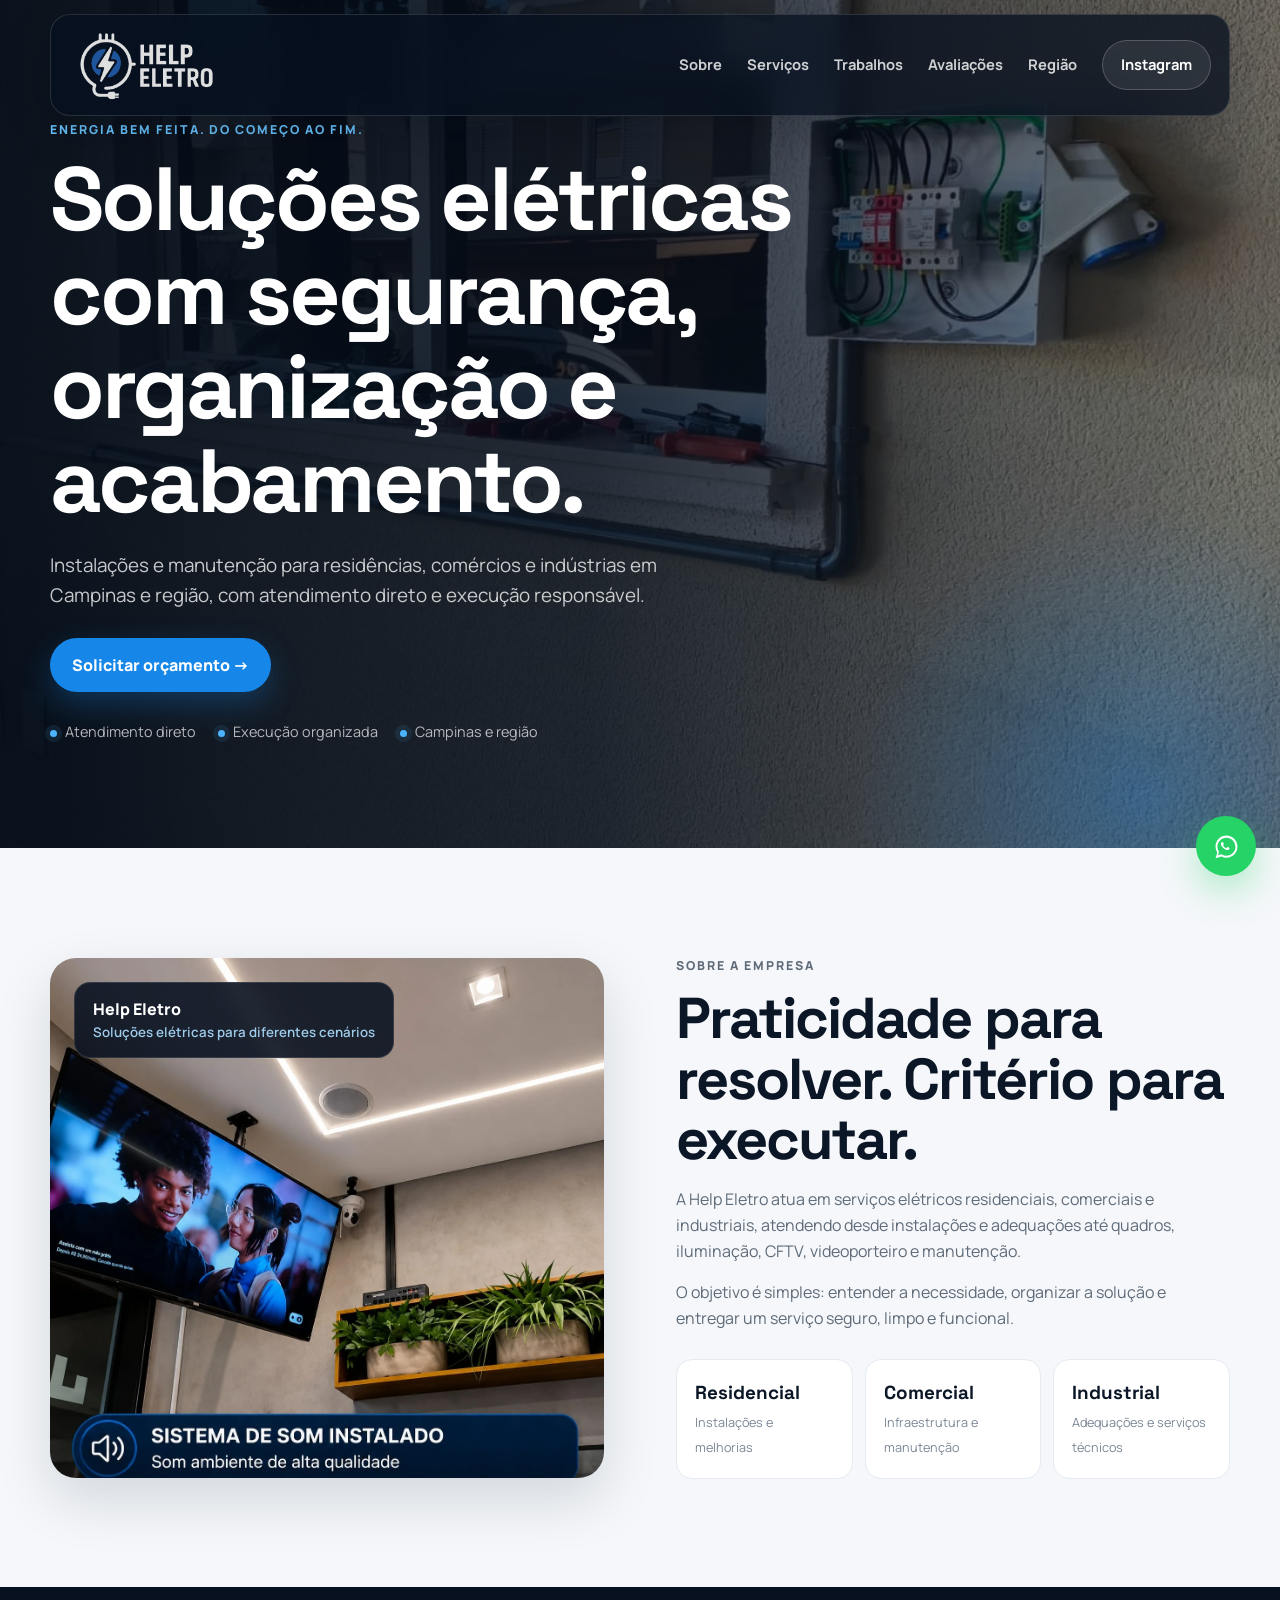
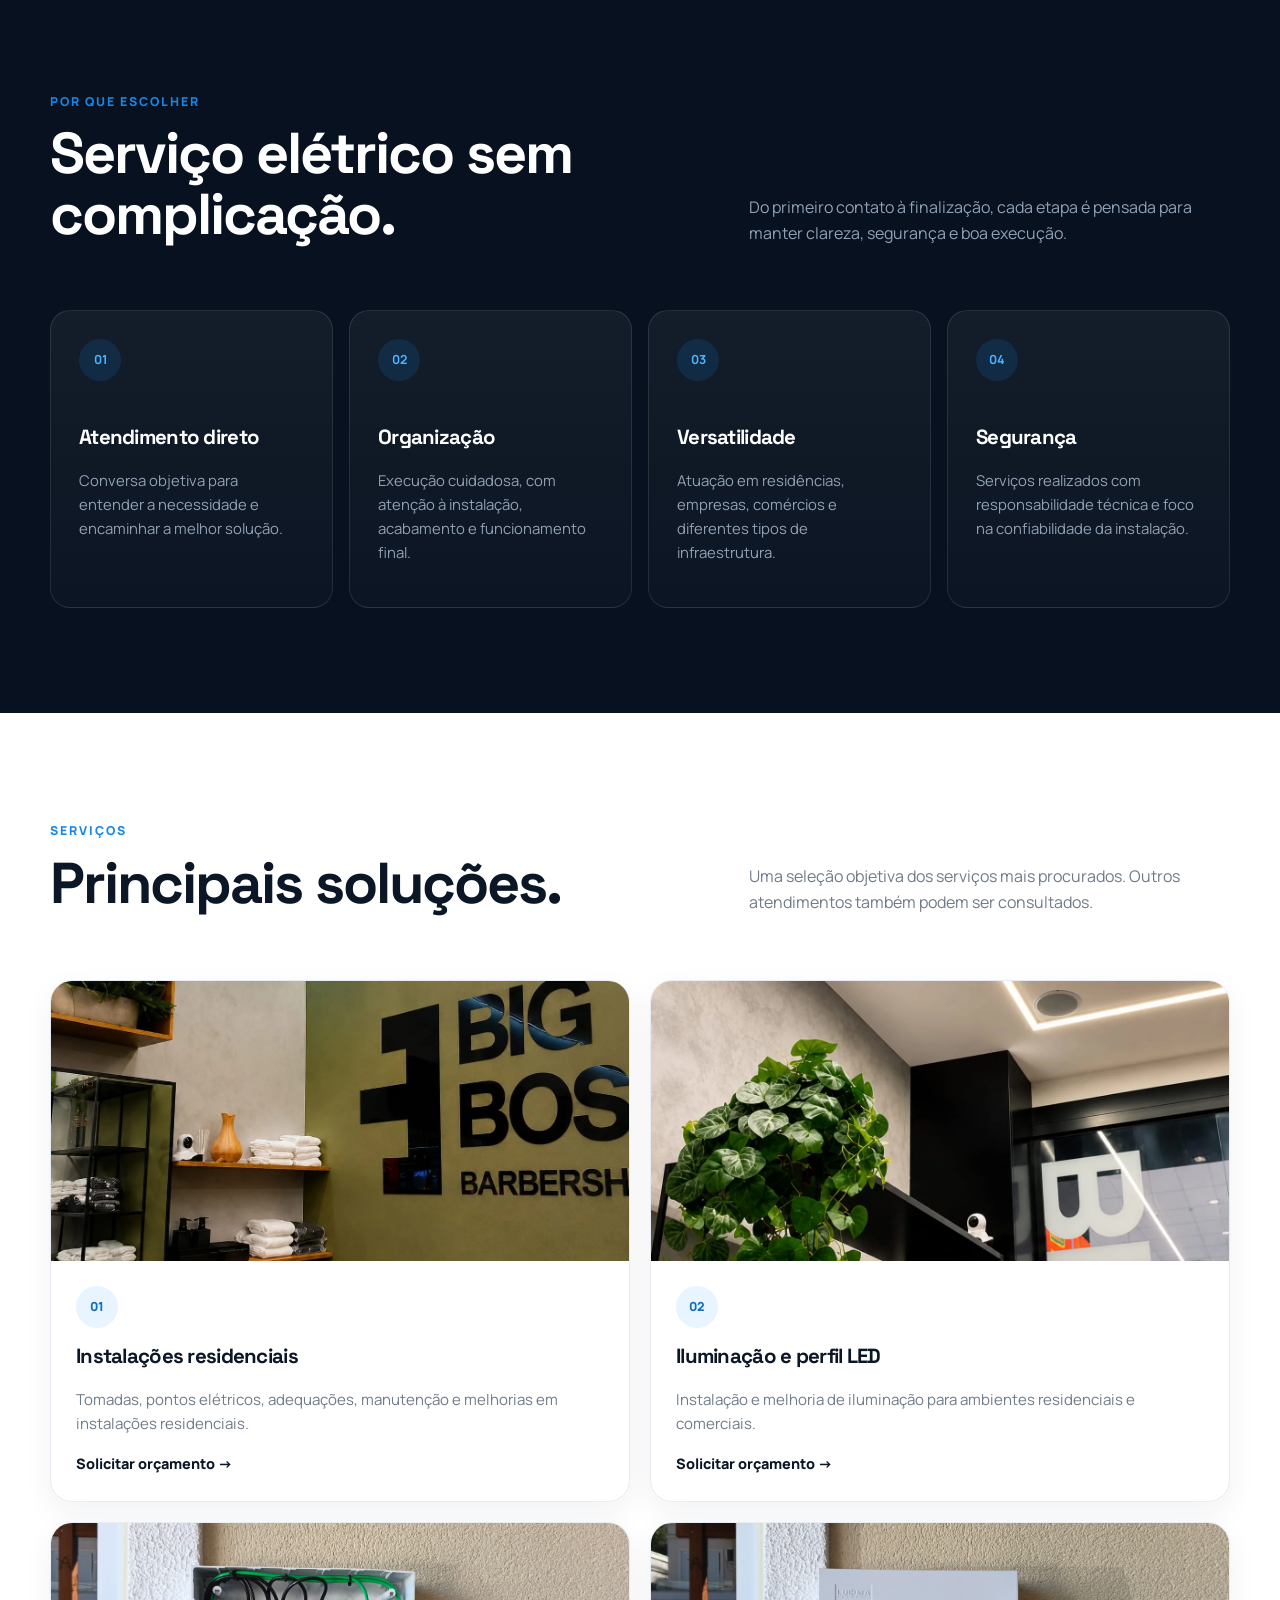
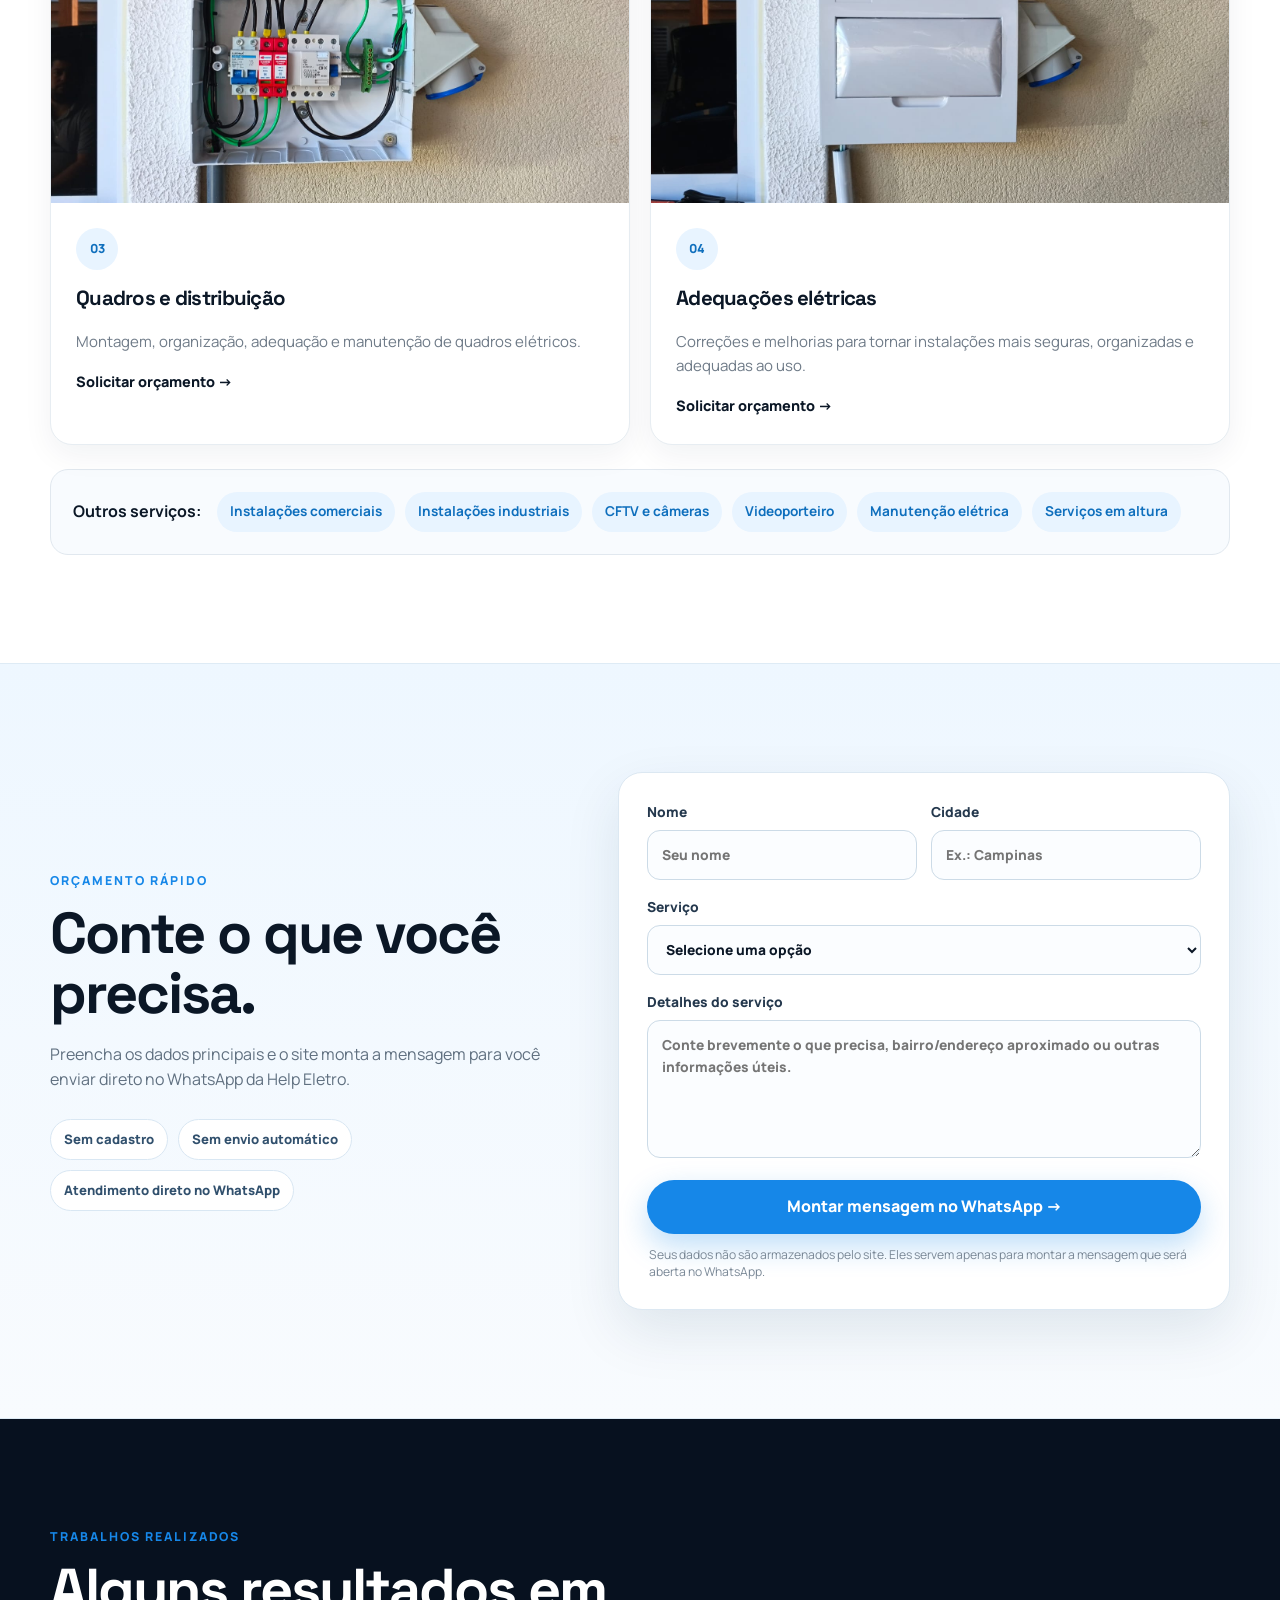
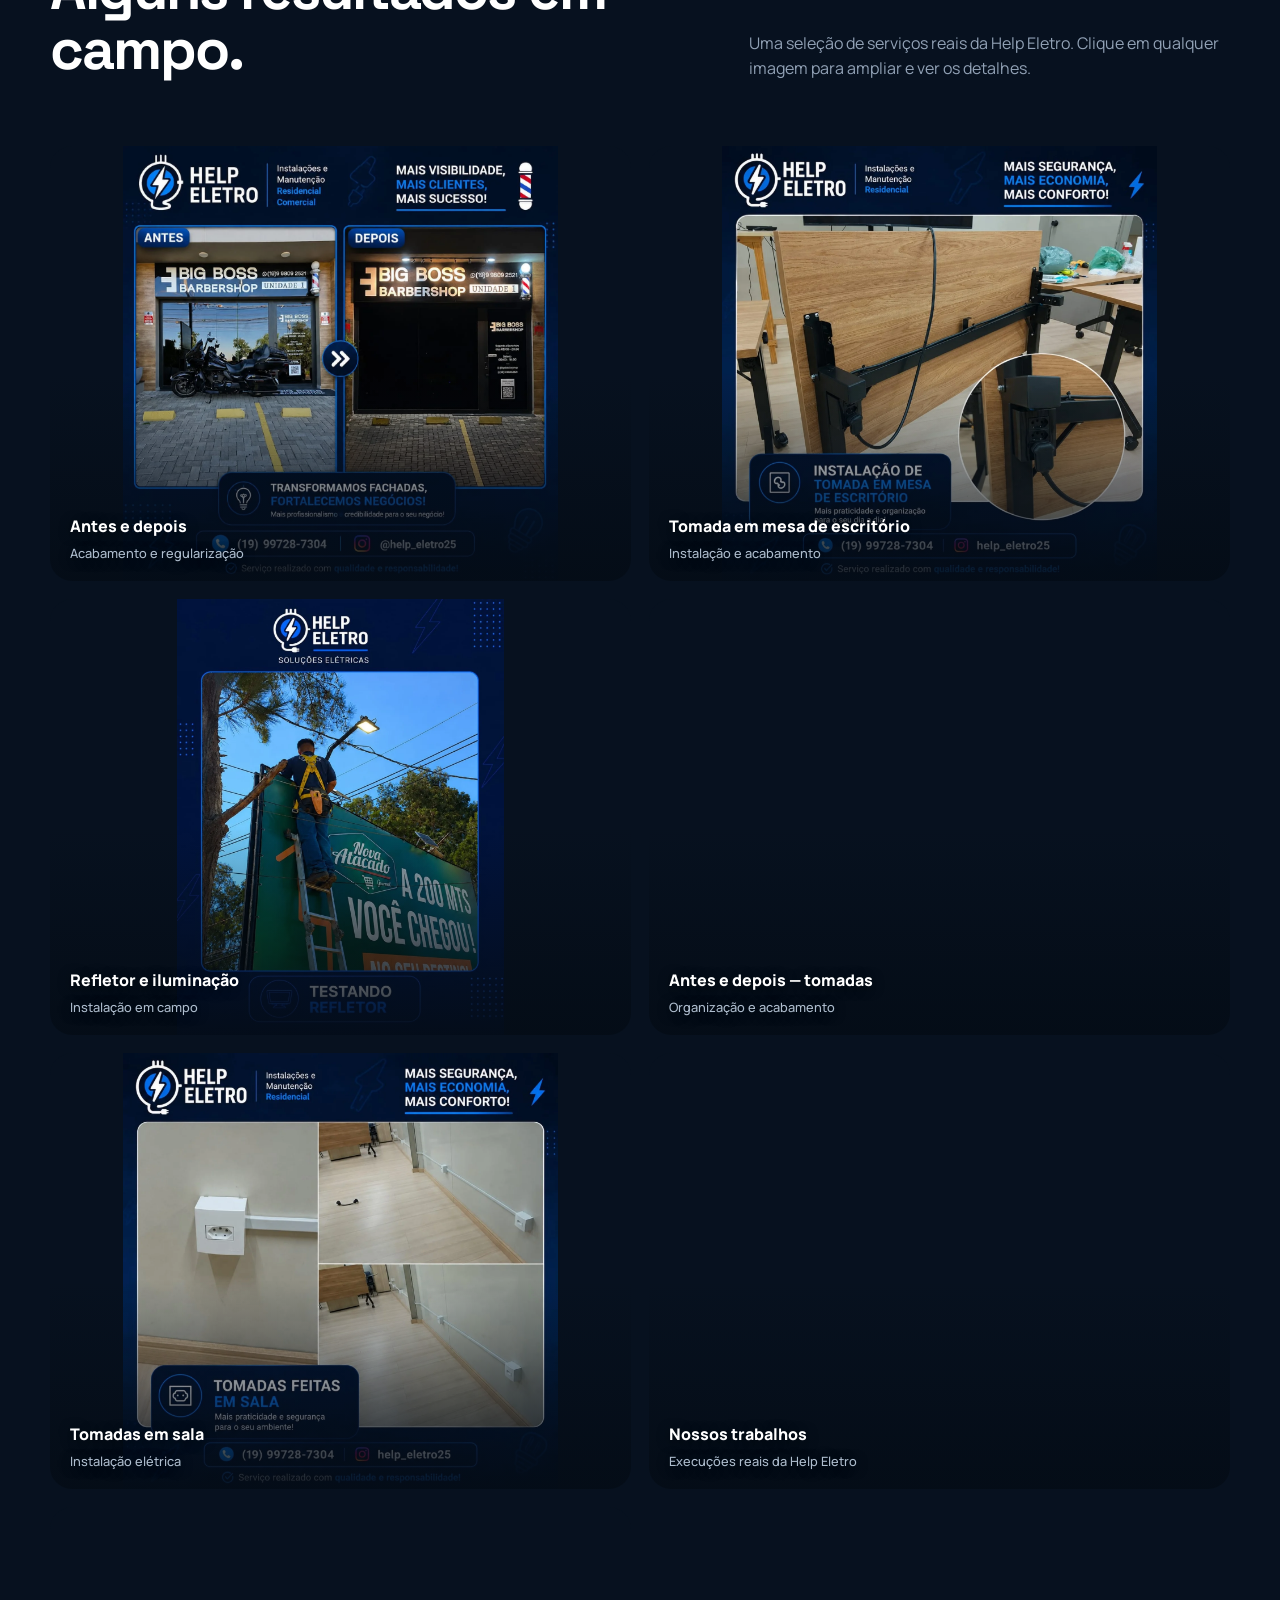
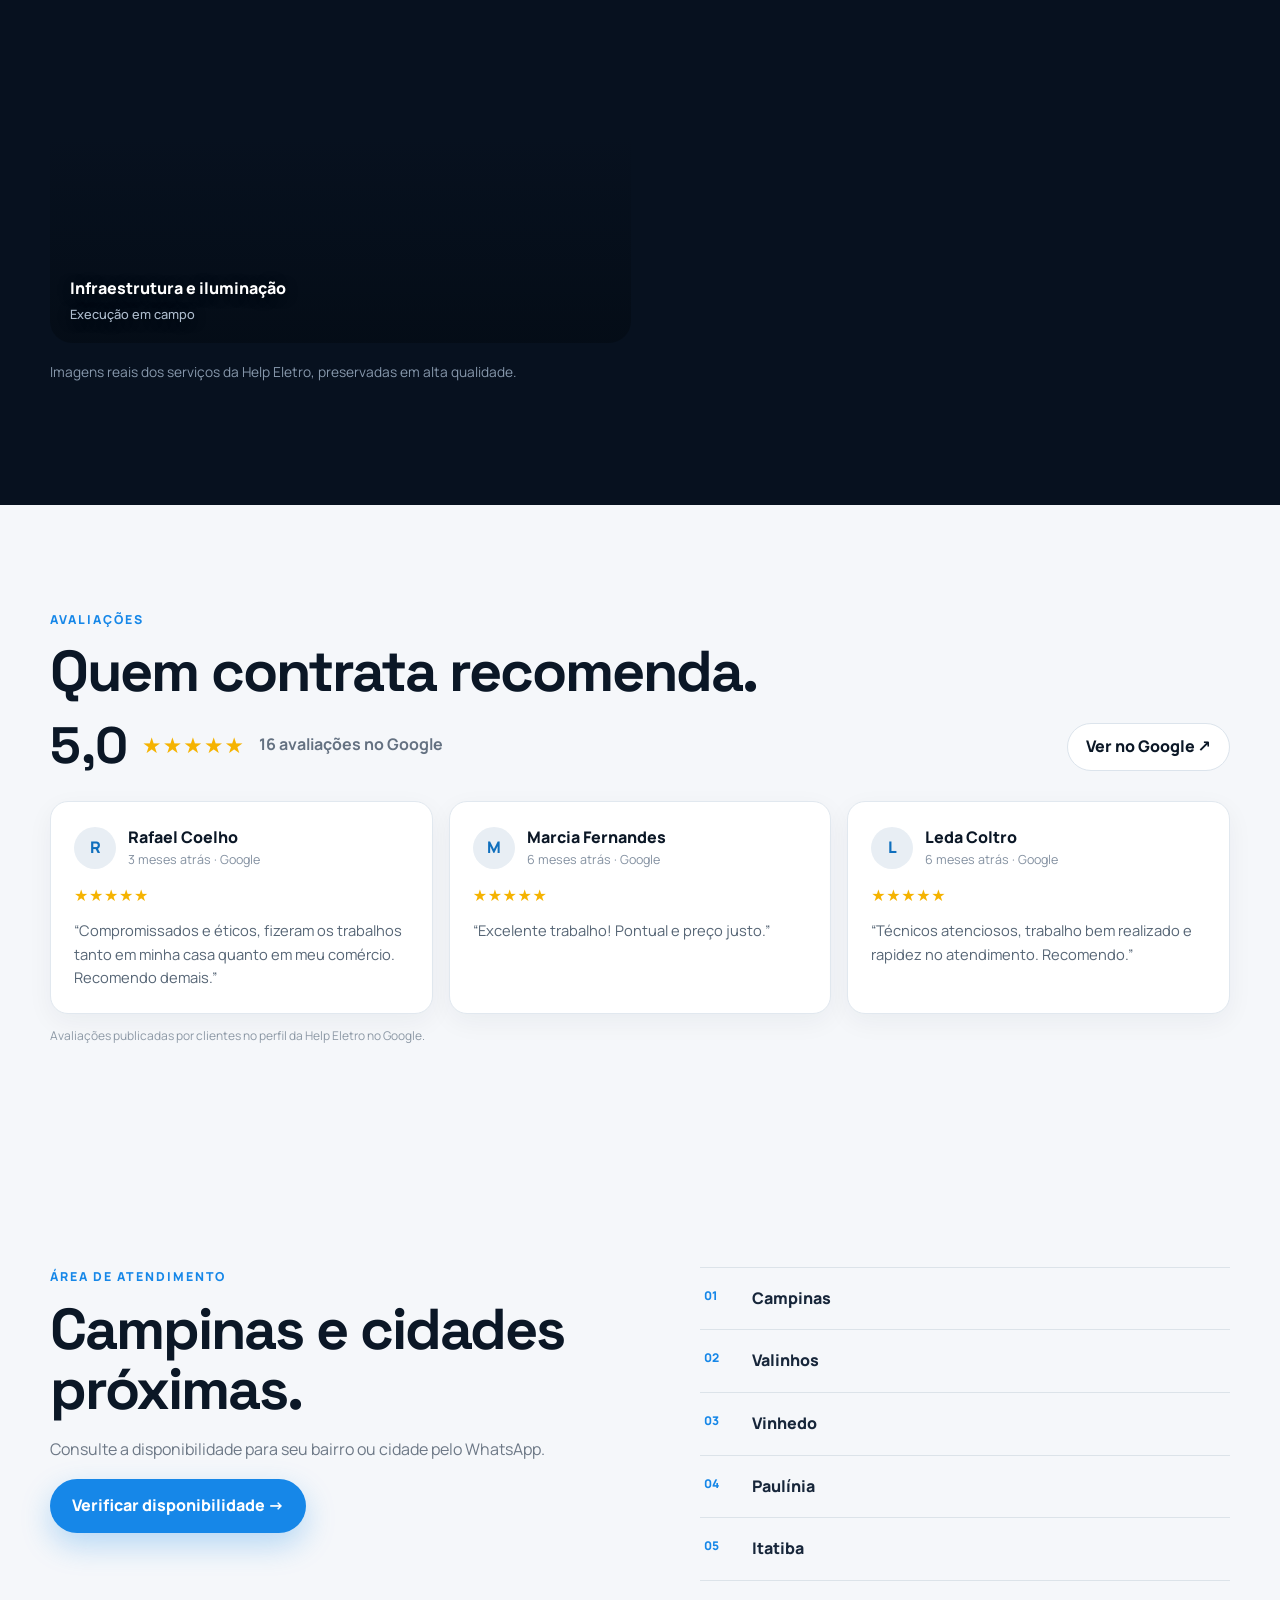
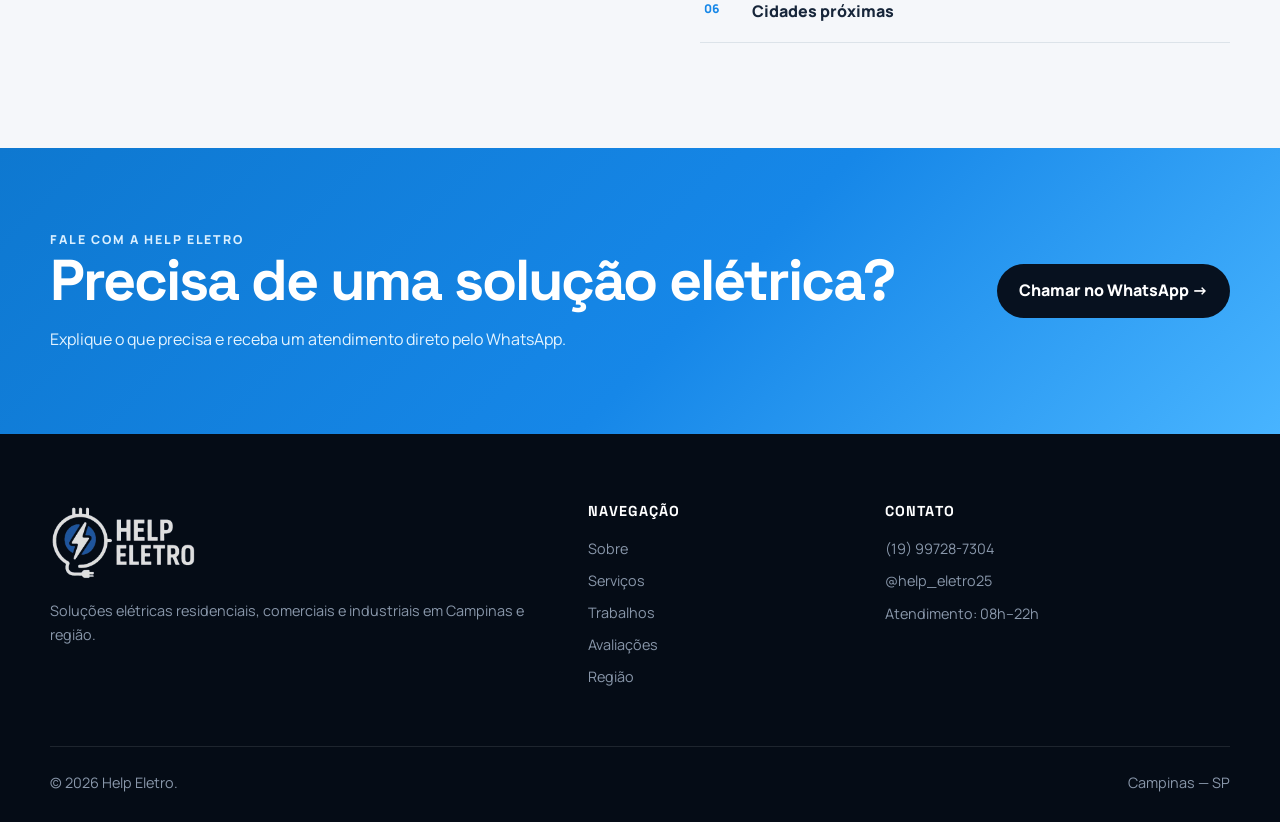
==== index.html @ 84d80cbd "Usa formato mais leve em imagens específicas" ====
<!doctype html>
<html lang="pt-BR">
<head>
<meta charset="utf-8">
<meta name="viewport" content="width=device-width,initial-scale=1">
<meta name="description" content="Soluções elétricas residenciais, comerciais e industriais em Campinas e região.">
<link rel="canonical" href="https://helpeletro.com.br/">
<meta property="og:type" content="website">
<meta property="og:locale" content="pt_BR">
<meta property="og:site_name" content="Help Eletro">
<meta property="og:title" content="Help Eletro | Soluções elétricas em Campinas e região">
<meta property="og:description" content="Instalações elétricas residenciais, comerciais e industriais, com atendimento direto, execução organizada e foco em segurança.">
<meta property="og:url" content="https://helpeletro.com.br/">
<meta property="og:image" content="https://helpeletro.com.br/assets/infraestrutura.jpeg">
<meta property="og:image:alt" content="Help Eletro - Soluções elétricas em Campinas e região">
<meta name="twitter:card" content="summary_large_image">
<meta name="twitter:title" content="Help Eletro | Soluções elétricas em Campinas e região">
<meta name="twitter:description" content="Instalações elétricas residenciais, comerciais e industriais, com atendimento direto e segurança.">
<meta name="twitter:image" content="https://helpeletro.com.br/assets/infraestrutura.jpeg">
<meta name="theme-color" content="#07111f">
<link rel="icon" href="favicon.ico" sizes="any">
<link rel="icon" type="image/png" sizes="32x32" href="favicon-32x32.png">
<link rel="icon" type="image/png" sizes="16x16" href="favicon-16x16.png">
<link rel="apple-touch-icon" sizes="180x180" href="apple-touch-icon.png">
<link rel="manifest" href="site.webmanifest">
<title>Help Eletro | Soluções elétricas em Campinas e região</title>
<link rel="preconnect" href="https://fonts.googleapis.com">
<link rel="preconnect" href="https://fonts.gstatic.com" crossorigin>
<link href="https://fonts.googleapis.com/css2?family=Manrope:wght@400;500;600;700;800&family=Space+Grotesk:wght@500;600;700&display=swap" rel="stylesheet">
<link rel="stylesheet" href="styles.css">
<script type="application/ld+json">
{
  "@context": "https://schema.org",
  "@type": "Electrician",
  "@id": "https://helpeletro.com.br/#empresa",
  "name": "Help Eletro",
  "url": "https://helpeletro.com.br/",
  "logo": "https://helpeletro.com.br/assets/logo-help-eletro.png",
  "image": "https://helpeletro.com.br/assets/infraestrutura.jpeg",
  "description": "Soluções elétricas residenciais, comerciais e industriais em Campinas e região.",
  "telephone": "+55 19 99728-7304",
  "address": {
    "@type": "PostalAddress",
    "streetAddress": "R. do Porto, 17 - Jardim Parque Portugal",
    "addressLocality": "Valinhos",
    "addressRegion": "SP",
    "postalCode": "13273-263",
    "addressCountry": "BR"
  },
  "areaServed": [
    {"@type": "City", "name": "Campinas"},
    {"@type": "City", "name": "Valinhos"},
    {"@type": "City", "name": "Vinhedo"},
    {"@type": "City", "name": "Paulínia"},
    {"@type": "City", "name": "Itatiba"}
  ],
  "sameAs": [
    "https://www.instagram.com/help_eletro25",
    "https://share.google/EdUS99mZEppDC4dBQ"
  ],
  "hasOfferCatalog": {
    "@type": "OfferCatalog",
    "name": "Serviços elétricos da Help Eletro",
    "itemListElement": [
      {"@type": "Offer", "itemOffered": {"@type": "Service", "name": "Instalações residenciais"}},
      {"@type": "Offer", "itemOffered": {"@type": "Service", "name": "Iluminação e perfil LED"}},
      {"@type": "Offer", "itemOffered": {"@type": "Service", "name": "Quadros e distribuição"}},
      {"@type": "Offer", "itemOffered": {"@type": "Service", "name": "Adequações elétricas"}},
      {"@type": "Offer", "itemOffered": {"@type": "Service", "name": "Instalações comerciais"}},
      {"@type": "Offer", "itemOffered": {"@type": "Service", "name": "Instalações industriais"}},
      {"@type": "Offer", "itemOffered": {"@type": "Service", "name": "CFTV e câmeras"}},
      {"@type": "Offer", "itemOffered": {"@type": "Service", "name": "Videoporteiro"}},
      {"@type": "Offer", "itemOffered": {"@type": "Service", "name": "Manutenção elétrica"}}
    ]
  }
}
</script>
</head>
<body>
<div class="scroll-progress" id="scrollProgress" aria-hidden="true"></div>
<section class="hero" id="inicio"><header class="wrap" id="siteHeader"><a class="brand" href="#inicio"><img src="assets/logo-help-eletro.png" alt="Help Eletro"></a><nav><a href="#sobre">Sobre</a><a href="#servicos">Serviços</a><a href="#trabalhos">Trabalhos</a><a href="#avaliacoes">Avaliações</a><a href="#regiao">Região</a><a class="nav-cta" href="https://www.instagram.com/help_eletro25" target="_blank" rel="noopener">Instagram</a></nav><button class="mobile" id="mobileBtn" type="button" aria-label="Abrir menu" aria-expanded="false" aria-controls="mobileMenu"><span></span><span></span><span></span></button><div class="mobile-menu" id="mobileMenu" aria-hidden="true"><a href="#sobre">Sobre <span>01</span></a><a href="#servicos">Serviços <span>02</span></a><a href="#trabalhos">Trabalhos <span>03</span></a><a href="#avaliacoes">Avaliações <span>04</span></a><a href="#regiao">Região <span>05</span></a><a class="mobile-instagram" href="https://www.instagram.com/help_eletro25" target="_blank" rel="noopener">Instagram ↗</a></div></header><div class="wrap hero-inner"><p class="kicker">Energia bem feita. Do começo ao fim.</p><h1>Soluções elétricas com segurança, organização e acabamento.</h1><p class="hero-copy">Instalações e manutenção para residências, comércios e indústrias em Campinas e região, com atendimento direto e execução responsável.</p><a class="btn btn-blue" href="#orcamento">Solicitar orçamento →</a><div class="trust"><span>Atendimento direto</span><span>Execução organizada</span><span>Campinas e região</span></div></div></section>
<section class="about" id="sobre"><div class="wrap about-grid"><div class="about-photo reveal"><div class="badge">Help Eletro<small>Soluções elétricas para diferentes cenários</small></div></div><div class="about-copy reveal"><p class="kicker">Sobre a empresa</p><h2>Praticidade para resolver. Critério para executar.</h2><p>A Help Eletro atua em serviços elétricos residenciais, comerciais e industriais, atendendo desde instalações e adequações até quadros, iluminação, CFTV, videoporteiro e manutenção.</p><p>O objetivo é simples: entender a necessidade, organizar a solução e entregar um serviço seguro, limpo e funcional.</p><div class="stats"><div><strong>Residencial</strong><span>Instalações e melhorias</span></div><div><strong>Comercial</strong><span>Infraestrutura e manutenção</span></div><div><strong>Industrial</strong><span>Adequações e serviços técnicos</span></div></div></div></div></section>
<section class="diffs"><div class="wrap"><div class="section-head dark-head reveal"><div><p class="kicker">Por que escolher</p><h2>Serviço elétrico sem complicação.</h2></div><p>Do primeiro contato à finalização, cada etapa é pensada para manter clareza, segurança e boa execução.</p></div><div class="diff-grid"><article class="diff reveal"><b>01</b><h3>Atendimento direto</h3><p>Conversa objetiva para entender a necessidade e encaminhar a melhor solução.</p></article><article class="diff reveal"><b>02</b><h3>Organização</h3><p>Execução cuidadosa, com atenção à instalação, acabamento e funcionamento final.</p></article><article class="diff reveal"><b>03</b><h3>Versatilidade</h3><p>Atuação em residências, empresas, comércios e diferentes tipos de infraestrutura.</p></article><article class="diff reveal"><b>04</b><h3>Segurança</h3><p>Serviços realizados com responsabilidade técnica e foco na confiabilidade da instalação.</p></article></div></div></section>
<section class="services" id="servicos"><div class="wrap"><div class="section-head reveal"><div><p class="kicker">Serviços</p><h2>Principais soluções.</h2></div><p>Uma seleção objetiva dos serviços mais procurados. Outros atendimentos também podem ser consultados.</p></div><div class="cards"><article class="card reveal"><div class="card-img"><img src="assets/acabamento.webp" alt="Instalações residenciais" loading="lazy"></div><div class="card-body"><span class="num">01</span><h3>Instalações residenciais</h3><p>Tomadas, pontos elétricos, adequações, manutenção e melhorias em instalações residenciais.</p><a href="https://wa.me/5519997287304?text=Ol%C3%A1%21%20Vi%20no%20site%20da%20Help%20Eletro%20o%20servi%C3%A7o%20de%20Instala%C3%A7%C3%B5es%20residenciais%20e%20gostaria%20de%20solicitar%20um%20or%C3%A7amento." target="_blank" rel="noopener">Solicitar orçamento →</a></div></article><article class="card reveal"><div class="card-img"><img src="assets/perfil-led.webp" alt="Iluminação e perfil LED" loading="lazy"></div><div class="card-body"><span class="num">02</span><h3>Iluminação e perfil LED</h3><p>Instalação e melhoria de iluminação para ambientes residenciais e comerciais.</p><a href="https://wa.me/5519997287304?text=Ol%C3%A1%21%20Vi%20no%20site%20da%20Help%20Eletro%20o%20servi%C3%A7o%20de%20Ilumina%C3%A7%C3%A3o%20e%20perfil%20LED%20e%20gostaria%20de%20solicitar%20um%20or%C3%A7amento." target="_blank" rel="noopener">Solicitar orçamento →</a></div></article><article class="card reveal"><div class="card-img"><img src="assets/quadro-interno.jpeg" alt="Quadros e distribuição" loading="lazy"></div><div class="card-body"><span class="num">03</span><h3>Quadros e distribuição</h3><p>Montagem, organização, adequação e manutenção de quadros elétricos.</p><a href="https://wa.me/5519997287304?text=Ol%C3%A1%21%20Vi%20no%20site%20da%20Help%20Eletro%20o%20servi%C3%A7o%20de%20Quadros%20e%20distribui%C3%A7%C3%A3o%20e%20gostaria%20de%20solicitar%20um%20or%C3%A7amento." target="_blank" rel="noopener">Solicitar orçamento →</a></div></article><article class="card reveal"><div class="card-img"><img src="assets/quadro-final.jpeg" alt="Adequações elétricas" loading="lazy"></div><div class="card-body"><span class="num">04</span><h3>Adequações elétricas</h3><p>Correções e melhorias para tornar instalações mais seguras, organizadas e adequadas ao uso.</p><a href="https://wa.me/5519997287304?text=Ol%C3%A1%21%20Vi%20no%20site%20da%20Help%20Eletro%20o%20servi%C3%A7o%20de%20Adequa%C3%A7%C3%B5es%20el%C3%A9tricas%20e%20gostaria%20de%20solicitar%20um%20or%C3%A7amento." target="_blank" rel="noopener">Solicitar orçamento →</a></div></article></div><div class="other reveal"><strong>Outros serviços:</strong><span>Instalações comerciais</span><span>Instalações industriais</span><span>CFTV e câmeras</span><span>Videoporteiro</span><span>Manutenção elétrica</span><span>Serviços em altura</span></div></div></section>
<section class="quote" id="orcamento"><div class="wrap quote-grid"><div class="quote-copy reveal"><p class="kicker">Orçamento rápido</p><h2>Conte o que você precisa.</h2><p>Preencha os dados principais e o site monta a mensagem para você enviar direto no WhatsApp da Help Eletro.</p><div class="quote-points"><span>Sem cadastro</span><span>Sem envio automático</span><span>Atendimento direto no WhatsApp</span></div></div><form class="quote-form reveal" id="quoteForm"><div class="form-row"><label>Nome<input type="text" id="quoteName" name="nome" autocomplete="name" placeholder="Seu nome" required></label><label>Cidade<input type="text" id="quoteCity" name="cidade" autocomplete="address-level2" placeholder="Ex.: Campinas" required></label></div><label>Serviço<select id="quoteService" name="servico" required><option value="" selected disabled>Selecione uma opção</option><option>Instalações residenciais</option><option>Iluminação e perfil LED</option><option>Quadros e distribuição</option><option>Adequações elétricas</option><option>Instalações comerciais</option><option>Instalações industriais</option><option>CFTV e câmeras</option><option>Videoporteiro</option><option>Manutenção elétrica</option><option>Serviços em altura</option><option>Outro serviço</option></select></label><label>Detalhes do serviço<textarea id="quoteDetails" name="detalhes" rows="5" placeholder="Conte brevemente o que precisa, bairro/endereço aproximado ou outras informações úteis."></textarea></label><button class="btn btn-blue quote-submit" type="submit">Montar mensagem no WhatsApp →</button><p class="quote-privacy">Seus dados não são armazenados pelo site. Eles servem apenas para montar a mensagem que será aberta no WhatsApp.</p></form></div></section>
<section class="portfolio" id="trabalhos"><div class="wrap"><div class="section-head dark-head reveal"><div><p class="kicker">Trabalhos realizados</p><h2>Alguns resultados em campo.</h2></div><p>Uma seleção de serviços reais da Help Eletro. Clique em qualquer imagem para ampliar e ver os detalhes.</p></div><div class="gallery"><button class="work reveal" data-img="assets/antes-depois.webp" data-caption="Antes e depois — acabamento elétrico"><img src="assets/antes-depois.webp" alt="Antes e depois de acabamento elétrico" loading="lazy" decoding="async"><span class="work-label">Antes e depois <span>Acabamento e regularização</span></span></button><button class="work reveal" data-img="assets/trabalho-tomada-mesa.webp" data-caption="Instalação de tomada em mesa de escritório"><img src="assets/trabalho-tomada-mesa.webp" alt="Instalação de tomada em mesa de escritório" loading="lazy" decoding="async"><span class="work-label">Tomada em mesa de escritório <span>Instalação e acabamento</span></span></button><button class="work reveal" data-img="assets/trabalho-refletor.webp" data-caption="Instalação de refletor e iluminação"><img src="assets/trabalho-refletor.webp" alt="Instalação de refletor e iluminação" loading="lazy" decoding="async"><span class="work-label">Refletor e iluminação <span>Instalação em campo</span></span></button><button class="work reveal" data-img="assets/trabalho-antes-depois-tomadas.webp" data-caption="Antes e depois — instalação de tomadas"><img src="assets/trabalho-antes-depois-tomadas.webp" alt="Antes e depois da instalação de tomadas" loading="lazy" decoding="async"><span class="work-label">Antes e depois — tomadas <span>Organização e acabamento</span></span></button><button class="work reveal" data-img="assets/trabalho-tomadas-sala.webp" data-caption="Instalação de tomadas em sala"><img src="assets/trabalho-tomadas-sala.webp" alt="Instalação de tomadas em sala" loading="lazy" decoding="async"><span class="work-label">Tomadas em sala <span>Instalação elétrica</span></span></button><button class="work reveal" data-img="assets/trabalho-nossos-trabalhos.webp" data-caption="Serviços realizados pela Help Eletro"><img src="assets/trabalho-nossos-trabalhos.webp" alt="Serviços realizados pela Help Eletro" loading="lazy" decoding="async"><span class="work-label">Nossos trabalhos <span>Execuções reais da Help Eletro</span></span></button><button class="work reveal" data-img="assets/som-iluminacao.webp" data-caption="Infraestrutura elétrica e iluminação"><img src="assets/som-iluminacao.webp" alt="Infraestrutura elétrica e iluminação" loading="lazy" decoding="async"><span class="work-label">Infraestrutura e iluminação <span>Execução em campo</span></span></button></div><p class="gallery-note">Imagens reais dos serviços da Help Eletro, preservadas em alta qualidade.</p></div></section>
<section class="reviews" id="avaliacoes"><div class="wrap"><div class="reviews-top reveal"><div><p class="kicker">Avaliações</p><h2>Quem contrata recomenda.</h2><div class="google-score"><strong>5,0</strong><span class="stars">★★★★★</span><span class="google-count">16 avaliações no Google</span></div></div><div class="reviews-actions"><a class="google-btn" href="https://share.google/EdUS99mZEppDC4dBQ" target="_blank" rel="noopener">Ver no Google ↗</a></div></div><div class="reviews-grid"><article class="review-card reveal"><div class="review-head"><div class="review-avatar">R</div><div><div class="review-author">Rafael Coelho</div><span class="review-time">3 meses atrás · Google</span></div></div><div class="review-rating">★★★★★</div><p class="review-text">“Compromissados e éticos, fizeram os trabalhos tanto em minha casa quanto em meu comércio. Recomendo demais.”</p></article><article class="review-card reveal"><div class="review-head"><div class="review-avatar">M</div><div><div class="review-author">Marcia Fernandes</div><span class="review-time">6 meses atrás · Google</span></div></div><div class="review-rating">★★★★★</div><p class="review-text">“Excelente trabalho! Pontual e preço justo.”</p></article><article class="review-card reveal"><div class="review-head"><div class="review-avatar">L</div><div><div class="review-author">Leda Coltro</div><span class="review-time">6 meses atrás · Google</span></div></div><div class="review-rating">★★★★★</div><p class="review-text">“Técnicos atenciosos, trabalho bem realizado e rapidez no atendimento. Recomendo.”</p></article></div><p class="google-attribution">Avaliações publicadas por clientes no perfil da Help Eletro no Google.</p></div></section>
<section class="region" id="regiao"><div class="wrap region-grid"><div class="reveal"><p class="kicker">Área de atendimento</p><h2>Campinas e cidades próximas.</h2><p>Consulte a disponibilidade para seu bairro ou cidade pelo WhatsApp.</p><a class="btn btn-blue" href="https://wa.me/5519997287304?text=Ol%C3%A1%21%20Vi%20no%20site%20da%20Help%20Eletro%20e%20gostaria%20de%20verificar%20a%20disponibilidade%20para%20atendimento.%0A%0ACidade%3A%20%0ABairro%2FEndere%C3%A7o%3A%20%0AServi%C3%A7o%20desejado%3A%20" target="_blank" rel="noopener">Verificar disponibilidade →</a></div><div class="cities reveal"><p><span>01</span>Campinas</p><p><span>02</span>Valinhos</p><p><span>03</span>Vinhedo</p><p><span>04</span>Paulínia</p><p><span>05</span>Itatiba</p><p><span>06</span>Cidades próximas</p></div></div></section>
<section class="cta"><div class="wrap cta-inner"><div><p class="kicker">Fale com a Help Eletro</p><h2>Precisa de uma solução elétrica?</h2><p>Explique o que precisa e receba um atendimento direto pelo WhatsApp.</p></div><a class="btn" href="https://wa.me/5519997287304" target="_blank" rel="noopener">Chamar no WhatsApp →</a></div></section>
<footer><div class="wrap"><div class="footer-grid"><div><img src="assets/logo-help-eletro.png" alt="Help Eletro"><p>Soluções elétricas residenciais, comerciais e industriais em Campinas e região.</p></div><div><h3>Navegação</h3><a href="#sobre">Sobre</a><a href="#servicos">Serviços</a><a href="#trabalhos">Trabalhos</a><a href="#avaliacoes">Avaliações</a><a href="#regiao">Região</a></div><div><h3>Contato</h3><a href="tel:+5519997287304">(19) 99728-7304</a><a href="https://www.instagram.com/help_eletro25" target="_blank" rel="noopener">@help_eletro25</a><span>Atendimento: 08h–22h</span></div></div><div class="footer-bottom"><span>© 2026 Help Eletro.</span><span>Campinas — SP</span></div></div></footer>
<a class="wa" href="https://wa.me/5519997287304" target="_blank" rel="noopener" aria-label="WhatsApp"><svg width="27" height="27" viewBox="0 0 32 32" fill="currentColor" aria-hidden="true"><path d="M19.11 17.49c-.25-.13-1.49-.74-1.72-.82-.23-.08-.4-.13-.57.13-.17.25-.65.82-.8.99-.15.17-.29.19-.54.06-.25-.13-1.06-.39-2.02-1.25-.75-.67-1.25-1.49-1.4-1.74-.15-.25-.02-.38.11-.51.11-.11.25-.29.38-.44.13-.15.17-.25.25-.42.08-.17.04-.32-.02-.44-.06-.13-.57-1.38-.78-1.89-.21-.5-.42-.43-.57-.44h-.49c-.17 0-.44.06-.67.32-.23.25-.88.86-.88 2.1s.9 2.44 1.03 2.61c.13.17 1.77 2.7 4.28 3.79.6.26 1.06.41 1.43.53.6.19 1.14.16 1.57.1.48-.07 1.49-.61 1.7-1.2.21-.59.21-1.09.15-1.2-.06-.11-.23-.17-.48-.29z"/><path d="M16.02 3C8.84 3 3 8.82 3 15.98c0 2.53.73 4.99 2.11 7.1L3 30l7.11-2.08a13.02 13.02 0 0 0 5.91 1.4H16c7.18 0 13-5.83 13-12.99S23.2 3 16.02 3zm0 23.94h-.01a10.62 10.62 0 0 1-5.41-1.48l-.39-.23-4.22 1.24 1.13-4.11-.25-.42a10.58 10.58 0 0 1-1.63-5.66c0-5.88 4.8-10.66 10.71-10.66 2.86 0 5.55 1.11 7.57 3.13a10.57 10.57 0 0 1 3.14 7.54c0 5.88-4.8 10.65-10.64 10.65z"/></svg></a><a class="top" href="#inicio" id="topBtn" aria-label="Voltar ao topo">↑</a>
<div class="lightbox" id="lightbox" aria-hidden="true"><div class="lightbox-card"><button class="close" id="closeLightbox" aria-label="Fechar">×</button><img id="lightboxImg" src="" alt=""><div class="caption" id="lightboxCaption"></div></div></div>
<script src="script.js"></script>
</body></html>
---- styles.css ----
:root{--bg:#07111f;--bg2:#0e1d30;--light:#f5f7fa;--white:#fff;--dark:#0b1726;--muted:#91a1b5;--blue:#1687e8;--blue2:#4db5ff;--soft:#e8f4ff;--green:#25d366;--wrap:min(1180px,calc(100% - 40px));--shadow:0 22px 55px rgba(6,20,38,.14)}
*{box-sizing:border-box}html{scroll-behavior:smooth}body{margin:0;font-family:Manrope,system-ui,sans-serif;background:var(--light);color:var(--dark);line-height:1.6;overflow-x:hidden}a{text-decoration:none;color:inherit}img{display:block;width:100%}button{font:inherit}.wrap{width:var(--wrap);margin:auto}h1,h2,h3{font-family:"Space Grotesk",Manrope,sans-serif;letter-spacing:-.035em;line-height:1.05;margin-top:0}h1{font-size:clamp(3rem,7vw,6rem);max-width:920px;margin-bottom:22px}h2{font-size:clamp(2.1rem,4.5vw,4rem);margin-bottom:18px}h3{font-size:1.28rem}.kicker{margin:0 0 12px;color:var(--blue);font-size:.77rem;font-weight:800;letter-spacing:.16em;text-transform:uppercase}.btn{display:inline-flex;align-items:center;justify-content:center;min-height:54px;padding:0 22px;border-radius:999px;font-weight:800;transition:.25s}.btn-blue{background:var(--blue);color:#fff;box-shadow:0 12px 30px rgba(22,135,232,.28)}.btn:hover{transform:translateY(-2px)}.btn-blue:hover{background:var(--blue2);color:#07111f}.section-head{display:grid;grid-template-columns:1.15fr .85fr;gap:48px;align-items:end;margin-bottom:48px}.section-head>p{color:#6f7b89;max-width:470px}.dark-head>p{color:var(--muted)}
.hero{min-height:790px;color:#fff;position:relative;overflow:hidden;background:linear-gradient(90deg,rgba(4,12,23,.97),rgba(4,12,23,.84) 46%,rgba(4,12,23,.35)),url('assets/infraestrutura.webp') center/cover no-repeat}.hero:after{content:"";position:absolute;right:-150px;bottom:-240px;width:580px;height:580px;border-radius:50%;background:radial-gradient(circle,rgba(22,135,232,.34),transparent 70%)}header{position:relative;z-index:4;display:flex;align-items:center;justify-content:space-between;gap:28px;padding:24px 0;border-bottom:1px solid rgba(255,255,255,.12)}.brand img{width:158px;max-height:70px;object-fit:contain}nav{display:flex;align-items:center;gap:25px;font-size:.92rem;font-weight:700}nav>a:not(.nav-cta){color:rgba(255,255,255,.8)}nav a:hover{color:#fff}.nav-cta{padding:12px 18px;border-radius:999px;border:1px solid rgba(255,255,255,.2);background:rgba(255,255,255,.08)}.nav-cta:hover{background:var(--blue);border-color:var(--blue)}.mobile{display:none;width:46px;height:46px;border:1px solid rgba(255,255,255,.18);border-radius:14px;background:rgba(255,255,255,.08);color:#fff;align-items:center;justify-content:center;gap:4px;flex-direction:column;cursor:pointer;transition:.25s}.mobile span{display:block;width:20px;height:2px;border-radius:999px;background:#fff;transition:.25s}.mobile.open span:nth-child(1){transform:translateY(6px) rotate(45deg)}.mobile.open span:nth-child(2){opacity:0}.mobile.open span:nth-child(3){transform:translateY(-6px) rotate(-45deg)}.mobile-menu{position:absolute;right:0;top:calc(100% + 12px);width:min(310px,calc(100vw - 28px));padding:12px;border:1px solid rgba(255,255,255,.13);border-radius:20px;background:rgba(7,17,31,.96);backdrop-filter:blur(18px);box-shadow:0 24px 60px rgba(0,0,0,.32);opacity:0;visibility:hidden;pointer-events:none;transform:translateY(-8px) scale(.98);transform-origin:top right;transition:.22s ease}.mobile-menu.open{opacity:1;visibility:visible;pointer-events:auto;transform:none}.mobile-menu a{display:flex;align-items:center;justify-content:space-between;padding:14px 14px;border-radius:12px;color:rgba(255,255,255,.82);font-size:.93rem;font-weight:800}.mobile-menu a:hover{background:rgba(255,255,255,.07);color:#fff}.mobile-menu .mobile-instagram{margin-top:6px;background:var(--blue);color:#fff}.mobile-menu .mobile-instagram:hover{background:var(--blue2);color:#07111f}.hero-inner{position:relative;z-index:2;padding:120px 0 105px}.hero .kicker{color:#69c4ff}.hero-copy{max-width:650px;font-size:1.18rem;color:rgba(255,255,255,.77);margin-bottom:28px}.trust{display:flex;gap:10px 22px;flex-wrap:wrap;margin-top:28px;color:rgba(255,255,255,.69);font-size:.9rem}.trust span:before{content:"";display:inline-block;width:7px;height:7px;border-radius:50%;background:var(--blue2);margin-right:8px;box-shadow:0 0 0 5px rgba(77,181,255,.1)}
.about{padding:108px 0}.about-grid{display:grid;grid-template-columns:1fr 1fr;gap:72px;align-items:center}.about-photo{min-height:520px;border-radius:26px;overflow:hidden;position:relative;background:url('assets/som-seguranca.webp') center/cover no-repeat;box-shadow:var(--shadow)}.badge{position:absolute;left:24px;top:24px;bottom:auto;max-width:calc(100% - 48px);background:rgba(7,17,31,.88);border:1px solid rgba(255,255,255,.12);backdrop-filter:blur(10px);color:#fff;padding:14px 18px;border-radius:16px;font-weight:800}.badge small{display:block;color:#9ecbea;font-weight:600}.about-copy p{color:#5f6b79}.stats{display:grid;grid-template-columns:repeat(3,1fr);gap:12px;margin-top:28px}.stats div{padding:18px;background:#fff;border:1px solid #e5ebf1;border-radius:16px}.stats strong{display:block;font-family:"Space Grotesk";font-size:1.18rem}.stats span{font-size:.79rem;color:#7b8795}
.diffs{background:var(--bg);color:#fff;padding:105px 0;position:relative;overflow:hidden}.diff-grid{display:grid;grid-template-columns:repeat(4,1fr);gap:16px}.diff{min-height:240px;padding:28px;border:1px solid rgba(255,255,255,.1);border-radius:20px;background:linear-gradient(180deg,rgba(255,255,255,.055),rgba(255,255,255,.018));transition:.25s}.diff:hover{transform:translateY(-5px);border-color:rgba(22,135,232,.45)}.diff b{display:grid;place-items:center;width:42px;height:42px;border-radius:50%;background:rgba(22,135,232,.14);color:var(--blue2);font-size:.78rem;margin-bottom:46px}.diff p{color:var(--muted);font-size:.93rem}
.services{padding:108px 0;background:#fff}.cards{display:grid;grid-template-columns:repeat(2,1fr);gap:20px}.card{background:#fff;border:1px solid #e7edf2;border-radius:22px;overflow:hidden;box-shadow:0 10px 30px rgba(15,37,63,.06);transition:.28s}.card:hover{transform:translateY(-6px);box-shadow:0 20px 50px rgba(15,37,63,.12)}.card-img{height:280px;overflow:hidden;background:#0d1b2c}.card-img img{height:100%;object-fit:cover}.card-body{padding:25px}.num{display:grid;place-items:center;width:42px;height:42px;border-radius:50%;background:var(--soft);color:#0f6fbd;font-size:.78rem;font-weight:800;margin-bottom:18px}.card p{color:#6f7b88;font-size:.94rem}.card a{font-weight:800;font-size:.9rem}.card a:hover{color:var(--blue)}.other{margin-top:24px;padding:22px;border:1px solid #e1e8ef;border-radius:18px;background:#f8fbfe;display:flex;gap:10px;flex-wrap:wrap;align-items:center}.other strong{margin-right:6px}.other span{padding:9px 13px;border-radius:999px;background:var(--soft);color:#0f6fbd;font-size:.85rem;font-weight:700}
.portfolio{background:var(--bg);color:#fff;padding:108px 0;position:relative;overflow:hidden}.gallery{display:grid;grid-template-columns:1fr 1fr;gap:18px}.work{position:relative;border:0;padding:0;border-radius:22px;overflow:hidden;cursor:zoom-in;background:#102039;text-align:left;color:#fff;height:390px}.work img{width:100%;height:100%;object-fit:contain;background:#07111f}.work:after{content:"";position:absolute;inset:0;background:linear-gradient(180deg,transparent 52%,rgba(4,12,22,.9))}.work-label{position:absolute;z-index:2;left:20px;right:20px;bottom:18px;font-weight:800}.work-label span{display:block;font-size:.8rem;color:#aebdce;font-weight:500;margin-top:3px}.gallery-note{margin-top:18px;color:#8798ac;font-size:.86rem}
.reviews{padding:105px 0;background:#f5f7fa}.reviews-top{display:grid;grid-template-columns:1fr auto;gap:34px;align-items:end;margin-bottom:30px}.google-score{display:flex;align-items:center;gap:14px;flex-wrap:wrap;margin-top:18px}.google-score strong{font-family:"Space Grotesk";font-size:3.2rem;line-height:1;color:#0b1726}.stars{color:#f5b301;font-size:1.35rem;letter-spacing:.06em}.google-count{color:#647181;font-weight:700}.reviews-actions{display:flex;gap:10px;flex-wrap:wrap}.google-btn{display:inline-flex;align-items:center;justify-content:center;min-height:48px;padding:0 18px;border-radius:999px;background:#fff;border:1px solid #dce4ec;font-weight:800;transition:.25s}.google-btn:hover{transform:translateY(-2px);border-color:#b7c8d8}.google-btn.primary{background:var(--blue);border-color:var(--blue);color:#fff}.reviews-grid{display:grid;grid-template-columns:repeat(3,1fr);gap:16px}.review-card{padding:23px;background:#fff;border:1px solid #e1e8ef;border-radius:18px;box-shadow:0 8px 26px rgba(15,37,63,.05)}.review-head{display:flex;gap:12px;align-items:center;margin-bottom:13px}.review-avatar{width:42px;height:42px;border-radius:50%;object-fit:cover;background:#e8eef4;display:grid;place-items:center;font-weight:800;color:#0f6fbd}.review-author{font-weight:800}.review-time{display:block;color:#8390a0;font-size:.78rem}.review-rating{color:#f5b301;letter-spacing:.04em;margin-bottom:10px}.review-text{margin:0;color:#566575;font-size:.92rem}.google-status{margin:14px 0 0;color:#7c8997;font-size:.83rem}.google-attribution{margin-top:12px;color:#8c98a5;font-size:.75rem}
.region{padding:105px 0}.region-grid{display:grid;grid-template-columns:1.05fr .95fr;gap:65px}.region p:not(.kicker){color:#6d7886;max-width:540px}.cities{border-top:1px solid #dce3e9}.cities p{display:flex;gap:18px;margin:0;padding:18px 4px;border-bottom:1px solid #dce3e9;font-weight:800;color:#17263a!important}.cities span{width:30px;color:var(--blue);font-size:.75rem}.cta{background:linear-gradient(135deg,#0e78d0,#1687e8 55%,#48b4ff);color:#fff;padding:82px 0}.cta-inner{display:flex;align-items:center;justify-content:space-between;gap:40px}.cta .kicker{color:#d9efff}.cta h2{margin-bottom:8px}.cta p{margin-bottom:0;color:#e4f4ff}.cta .btn{background:#07111f;color:#fff}.cta .btn:hover{background:#fff;color:#07111f}
footer{background:#050c16;color:#fff;padding:70px 0 28px}.footer-grid{display:grid;grid-template-columns:1.4fr .7fr 1fr;gap:55px;padding-bottom:48px;border-bottom:1px solid rgba(255,255,255,.1)}footer img{width:150px;margin-bottom:20px}footer p,footer span,footer a{color:#8997aa;font-size:.9rem}footer h3{font-size:.9rem;text-transform:uppercase;letter-spacing:.08em;margin-bottom:18px}footer a{display:block;margin:9px 0}.footer-bottom{display:flex;justify-content:space-between;padding-top:24px}.wa{position:fixed;right:24px;bottom:24px;z-index:30;width:60px;height:60px;border-radius:50%;display:grid;place-items:center;background:var(--green);color:#fff;box-shadow:0 14px 36px rgba(37,211,102,.34);transition:.25s}.wa:hover{transform:translateY(-4px) scale(1.03)}.top{position:fixed;right:24px;bottom:94px;z-index:29;width:46px;height:46px;border-radius:50%;display:grid;place-items:center;background:#0d2139;color:#fff;opacity:0;pointer-events:none;transition:.25s}.top.show{opacity:1;pointer-events:auto}.lightbox{position:fixed;inset:0;z-index:50;background:rgba(2,8,16,.92);display:none;align-items:center;justify-content:center;padding:28px;backdrop-filter:blur(8px)}.lightbox.open{display:flex}.lightbox-card{position:relative;width:min(1050px,95vw)}.lightbox img{width:100%;max-height:82vh;object-fit:contain;border-radius:18px;background:#07111f}.close{position:absolute;top:-14px;right:-14px;width:42px;height:42px;border-radius:50%;border:1px solid rgba(255,255,255,.2);background:#0c1b2e;color:#fff;font-size:1.25rem;cursor:pointer}.caption{color:#fff;margin:12px 2px 0;font-weight:700}.reveal{opacity:0;transform:translateY(18px);transition:.65s}.reveal.visible{opacity:1;transform:none}.scroll-progress{position:fixed;left:0;top:0;z-index:60;width:0;height:3px;background:linear-gradient(90deg,var(--blue),var(--blue2));box-shadow:0 0 16px rgba(77,181,255,.55);pointer-events:none}.hero-inner>*{opacity:0;transform:translateY(22px);animation:heroRise .75s cubic-bezier(.2,.7,.2,1) forwards}.hero-inner>*:nth-child(2){animation-delay:.08s}.hero-inner>*:nth-child(3){animation-delay:.16s}.hero-inner>*:nth-child(4){animation-delay:.24s}.hero-inner>*:nth-child(5){animation-delay:.32s}@keyframes heroRise{to{opacity:1;transform:none}}nav>a:not(.nav-cta){position:relative}nav>a:not(.nav-cta):after{content:"";position:absolute;left:0;right:100%;bottom:-8px;height:2px;border-radius:3px;background:var(--blue2);transition:right .25s ease}nav>a:not(.nav-cta):hover:after,nav>a:not(.nav-cta).active:after{right:0}nav>a:not(.nav-cta).active{color:#fff}.card-img img,.work img{transition:transform .65s cubic-bezier(.2,.7,.2,1),filter .35s}.card:hover .card-img img{transform:scale(1.035)}.work:hover img{transform:scale(1.025);filter:brightness(1.04)}.diff{position:relative;overflow:hidden}.diff:after{content:"";position:absolute;inset:auto -25% -65% 25%;height:160px;border-radius:50%;background:radial-gradient(circle,rgba(22,135,232,.14),transparent 68%);opacity:0;transform:translateY(20px);transition:.35s}.diff:hover:after{opacity:1;transform:none}.hero{background-position:center,center calc(50% + var(--hero-shift,0px));background-size:auto,cover;background-repeat:no-repeat}@media(max-width:640px){.hero{--hero-shift:0px!important;background-position:center,center!important}}@media(prefers-reduced-motion:reduce){html{scroll-behavior:auto}.scroll-progress{transition:none}.hero-inner>*{opacity:1;transform:none;animation:none}.reveal{opacity:1;transform:none;transition:none}.card,.diff,.btn,.card-img img,.work img{transition:none!important}}
/* HEADER_FLUTUANTE_PERSISTENTE */section[id]{scroll-margin-top:110px}header#siteHeader{position:fixed;top:14px;left:50%;transform:translateX(-50%);width:var(--wrap);z-index:45;padding:15px 18px;border:1px solid rgba(255,255,255,.13);border-radius:20px;background:rgba(7,17,31,.76);backdrop-filter:blur(18px) saturate(135%);-webkit-backdrop-filter:blur(18px) saturate(135%);box-shadow:0 16px 44px rgba(2,10,20,.22);transition:padding .25s ease,background .25s ease,box-shadow .25s ease,border-color .25s ease}header#siteHeader.scrolled{padding:10px 16px;background:rgba(7,17,31,.94);border-color:rgba(77,181,255,.18);box-shadow:0 14px 38px rgba(2,10,20,.34)}header#siteHeader .brand img{transition:width .25s ease,max-height .25s ease}header#siteHeader.scrolled .brand img{width:138px;max-height:54px}
@media(max-width:980px){nav{display:none}.mobile{display:flex}.section-head,.about-grid,.region-grid,.footer-grid{grid-template-columns:1fr}.diff-grid{grid-template-columns:1fr 1fr}.cards{grid-template-columns:1fr}.reviews-grid{grid-template-columns:1fr}.reviews-top{grid-template-columns:1fr}.cta-inner{align-items:flex-start;flex-direction:column}.hero-inner{padding-top:135px}.about-grid{gap:38px}.region-grid{gap:38px}.footer-grid{gap:34px}header#siteHeader{top:10px;padding:11px 13px;border-radius:17px}header#siteHeader.scrolled{padding:9px 12px}header#siteHeader .brand img,header#siteHeader.scrolled .brand img{width:132px;max-height:52px}section[id]{scroll-margin-top:90px}}
@media(max-width:640px){:root{--wrap:min(100% - 26px,1180px)}h1{font-size:clamp(2.55rem,14vw,4.2rem)}h2{font-size:clamp(2rem,10vw,3rem)}.hero{min-height:700px}.hero-inner{padding:125px 0 78px}.hero-copy{font-size:1.02rem}.about,.diffs,.services,.portfolio,.reviews,.region{padding:78px 0}.about-photo{min-height:380px}.stats{grid-template-columns:1fr}.diff-grid{grid-template-columns:1fr}.gallery{grid-template-columns:1fr}.work{height:330px}.reviews-actions{width:100%}.google-btn{flex:1}.cta{padding:64px 0}.footer-bottom{flex-direction:column;gap:8px}.wa{right:16px;bottom:16px}.top{right:16px;bottom:86px}.lightbox{padding:14px}.other{align-items:flex-start}.card-img{height:230px}}
@media(prefers-reduced-motion:reduce){header#siteHeader,header#siteHeader .brand img{transition:none}}

/* MOBILE_AUDIT_HQ_2026 */
.gallery{grid-template-columns:repeat(2,minmax(0,1fr));gap:18px;align-items:start}.work{height:auto;aspect-ratio:4/3;min-width:0}.work img{width:100%;height:100%;object-fit:contain}.work-label{text-shadow:0 2px 12px rgba(0,0,0,.55)}
@media(max-width:980px){.section-head{gap:28px;margin-bottom:38px}.gallery{grid-template-columns:repeat(2,minmax(0,1fr))}.work{aspect-ratio:4/3}.reviews-top{gap:24px}.region-grid{gap:34px}}
@media(max-width:700px){:root{--wrap:min(100% - 24px,1180px)}body{overflow-x:hidden}.wrap{min-width:0}header#siteHeader{width:calc(100% - 24px);top:8px;padding:10px 12px;border-radius:16px}header#siteHeader .brand img,header#siteHeader.scrolled .brand img{width:122px;max-height:48px}.mobile{width:44px;height:44px;flex:0 0 44px}.mobile-menu{right:0;top:calc(100% + 8px);width:min(320px,calc(100vw - 24px));max-height:calc(100vh - 92px);overflow-y:auto}.mobile-menu a{min-height:48px}.hero{min-height:660px}.hero-inner{padding:122px 0 72px}.hero-copy{font-size:1rem}.trust{gap:10px 14px}.section-head{display:block;margin-bottom:30px}.section-head>p{margin-top:14px}.about,.diffs,.services,.portfolio,.reviews,.region{padding:70px 0}.about-grid{gap:30px}.about-photo{min-height:340px}.stats{grid-template-columns:1fr}.diff-grid,.cards,.reviews-grid,.gallery{grid-template-columns:1fr}.card-img{height:220px}.card-body{padding:21px}.other{padding:18px;gap:8px}.other strong{width:100%;margin:0 0 4px}.work{height:auto;min-height:0;aspect-ratio:auto;border-radius:18px}.work img{height:auto;max-height:none;object-fit:contain}.work-label{left:14px;right:14px;bottom:13px;font-size:.94rem}.work-label span{font-size:.76rem}.gallery{gap:14px}.gallery-note{margin-top:14px}.reviews-top{display:block;margin-bottom:24px}.google-score{gap:9px 12px}.google-score strong{font-size:2.6rem}.stars{font-size:1.15rem}.reviews-actions{margin-top:18px;width:100%}.reviews-actions .google-btn{width:100%;flex:none}.review-card{padding:19px}.region-grid{gap:28px}.cities p{padding:15px 4px}.cta{padding:58px 0}.cta-inner{gap:24px}.cta-inner .btn{width:100%}.footer-grid{gap:30px;padding-bottom:36px}.footer-bottom{gap:6px}.wa{right:14px;bottom:14px;width:56px;height:56px}.top{right:14px;bottom:80px}.lightbox{padding:10px}.lightbox-card{width:100%}.lightbox img{max-height:80vh;border-radius:14px}.close{top:8px;right:8px;z-index:2}.caption{padding:0 4px;font-size:.9rem}}
@media(max-width:380px){h1{font-size:2.45rem}.hero-inner{padding-top:116px}.trust{font-size:.82rem}.google-score strong{font-size:2.35rem}.review-card{padding:17px}.other span{font-size:.78rem}.footer-grid{gap:26px}}

/* ORCAMENTO_INTELIGENTE */
.quote{padding:108px 0;background:linear-gradient(180deg,#eef7ff 0%,#f8fbfe 100%);border-top:1px solid #deebf5;border-bottom:1px solid #deebf5}.quote-grid{display:grid;grid-template-columns:.9fr 1.1fr;gap:68px;align-items:center}.quote-copy>p:not(.kicker){max-width:520px;color:#607080}.quote-points{display:flex;flex-wrap:wrap;gap:10px;margin-top:26px}.quote-points span{padding:9px 13px;border-radius:999px;background:#fff;border:1px solid #d9e7f3;color:#31506d;font-size:.82rem;font-weight:800}.quote-form{padding:28px;background:#fff;border:1px solid #dce8f2;border-radius:24px;box-shadow:0 22px 55px rgba(12,45,76,.10)}.quote-form label{display:block;color:#24384d;font-size:.86rem;font-weight:800;margin-bottom:16px}.form-row{display:grid;grid-template-columns:1fr 1fr;gap:14px}.quote-form input,.quote-form select,.quote-form textarea{width:100%;margin-top:7px;border:1px solid #ccdbe7;border-radius:13px;background:#fbfdff;color:#0b1726;padding:13px 14px;font:inherit;outline:none;transition:border-color .2s,box-shadow .2s,background .2s}.quote-form input,.quote-form select{min-height:50px}.quote-form textarea{resize:vertical;min-height:120px}.quote-form input:focus,.quote-form select:focus,.quote-form textarea:focus{border-color:var(--blue);background:#fff;box-shadow:0 0 0 4px rgba(22,135,232,.10)}.quote-submit{width:100%;border:0;cursor:pointer}.quote-privacy{margin:12px 2px 0;color:#7a8896;font-size:.76rem;line-height:1.45}
@media(max-width:980px){.quote-grid{grid-template-columns:1fr;gap:34px}.quote-copy>p:not(.kicker){max-width:650px}}
@media(max-width:700px){.quote{padding:70px 0}.quote-grid{gap:28px}.quote-form{padding:20px;border-radius:20px}.form-row{grid-template-columns:1fr;gap:0}.quote-points{gap:8px}.quote-points span{font-size:.78rem}.quote-form input,.quote-form select,.quote-form textarea{font-size:16px}.quote-submit{min-height:56px}}
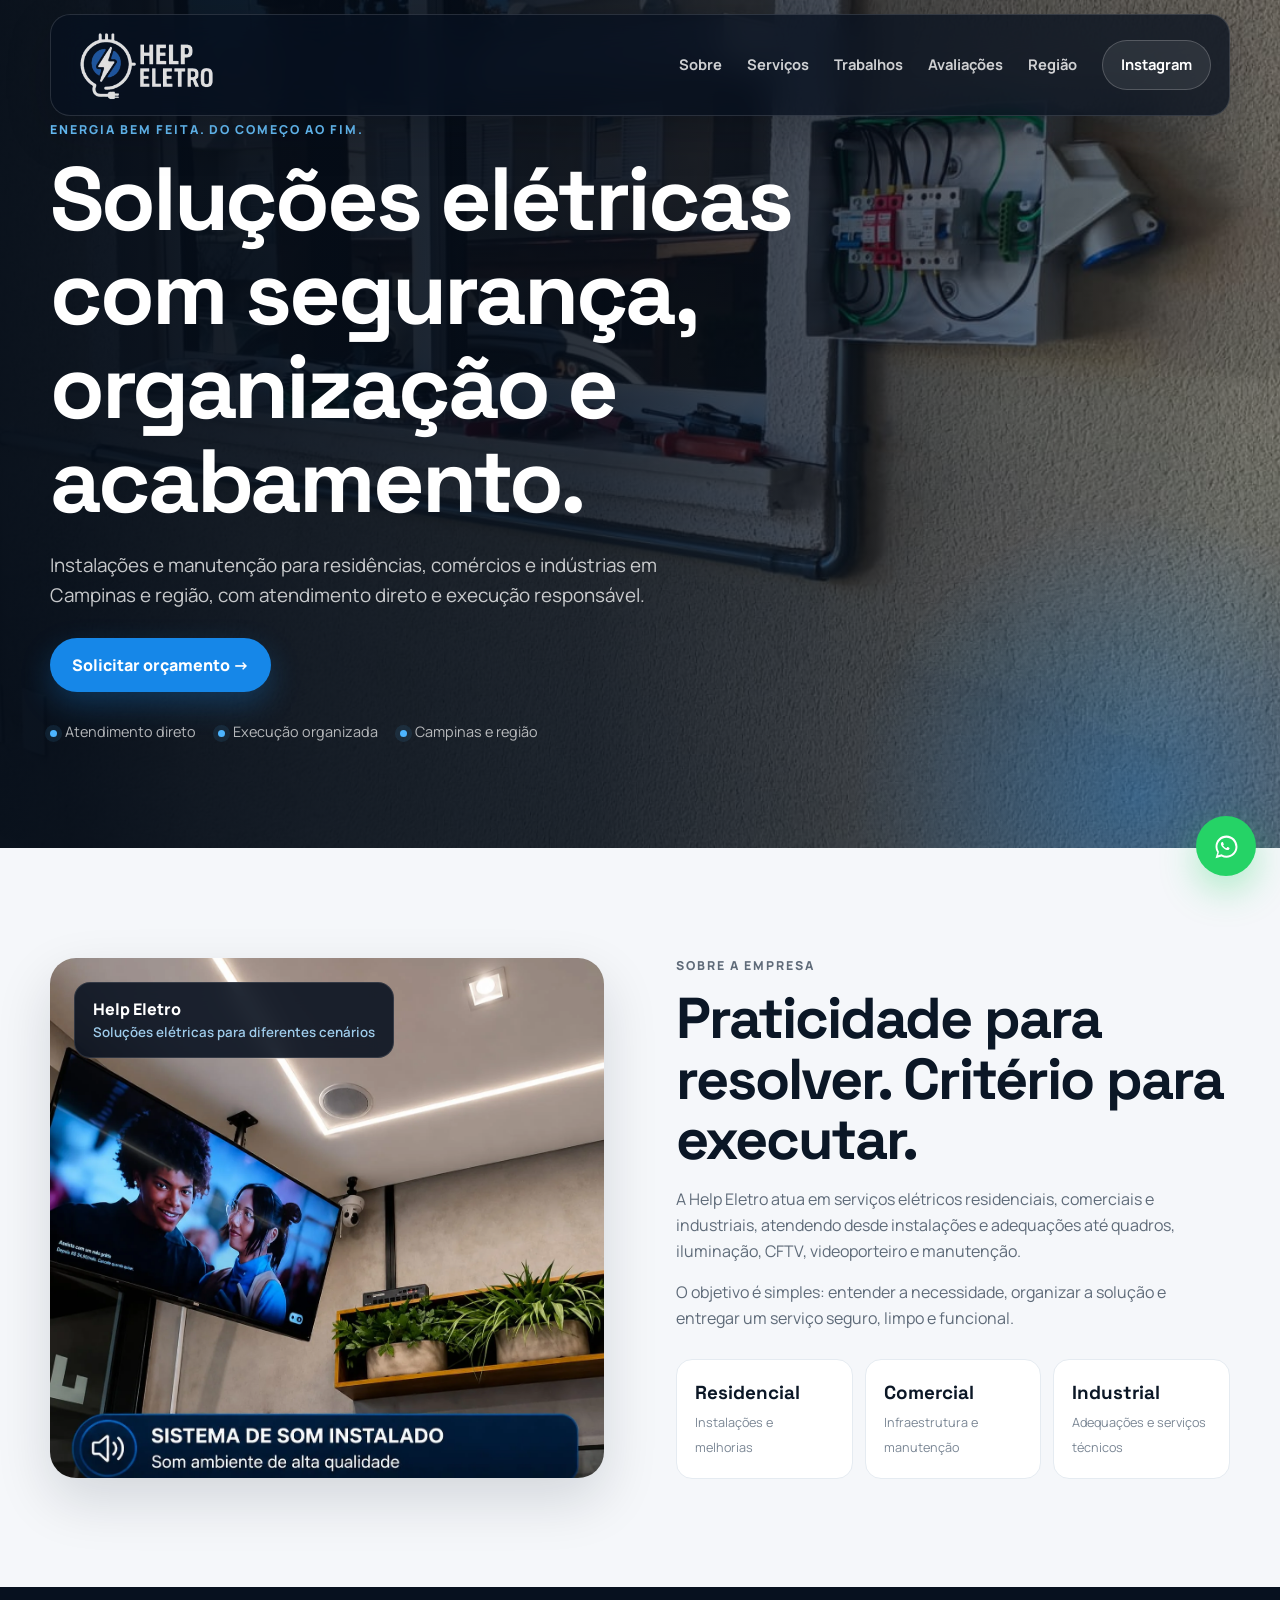
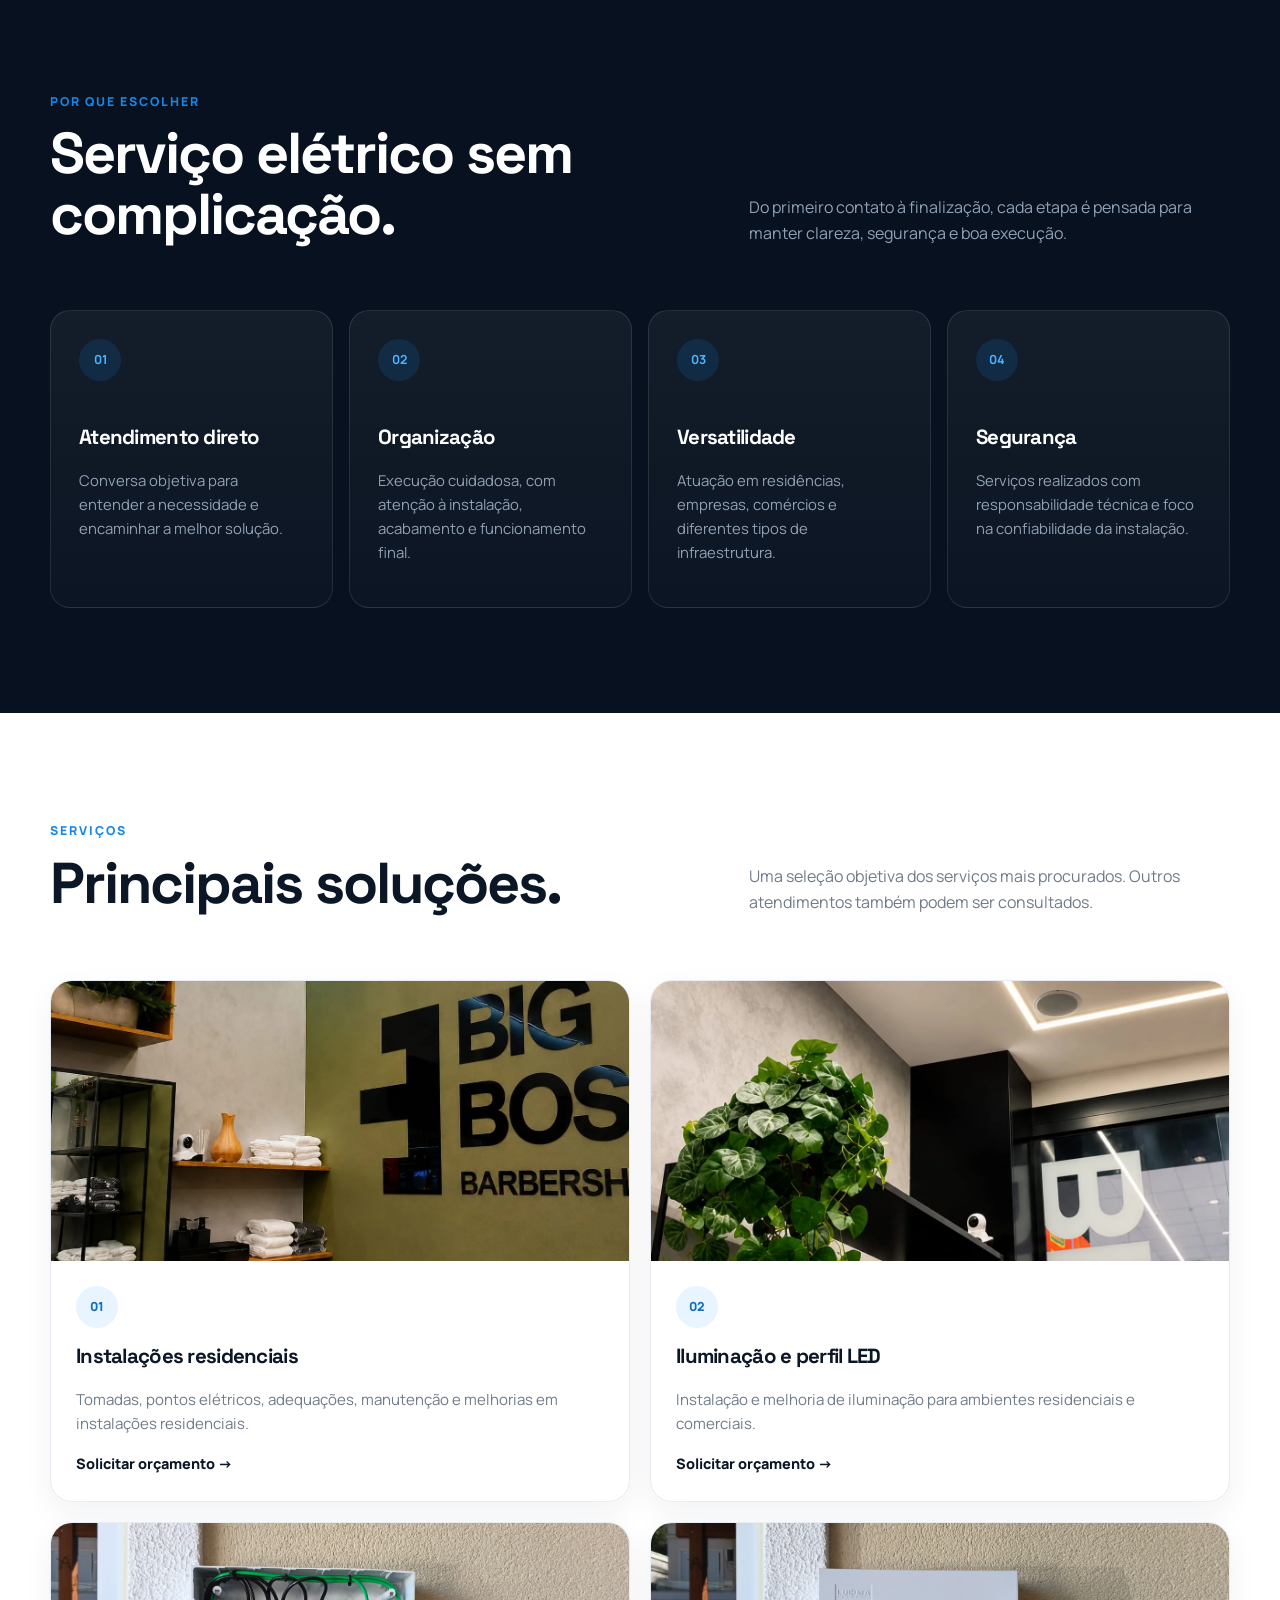
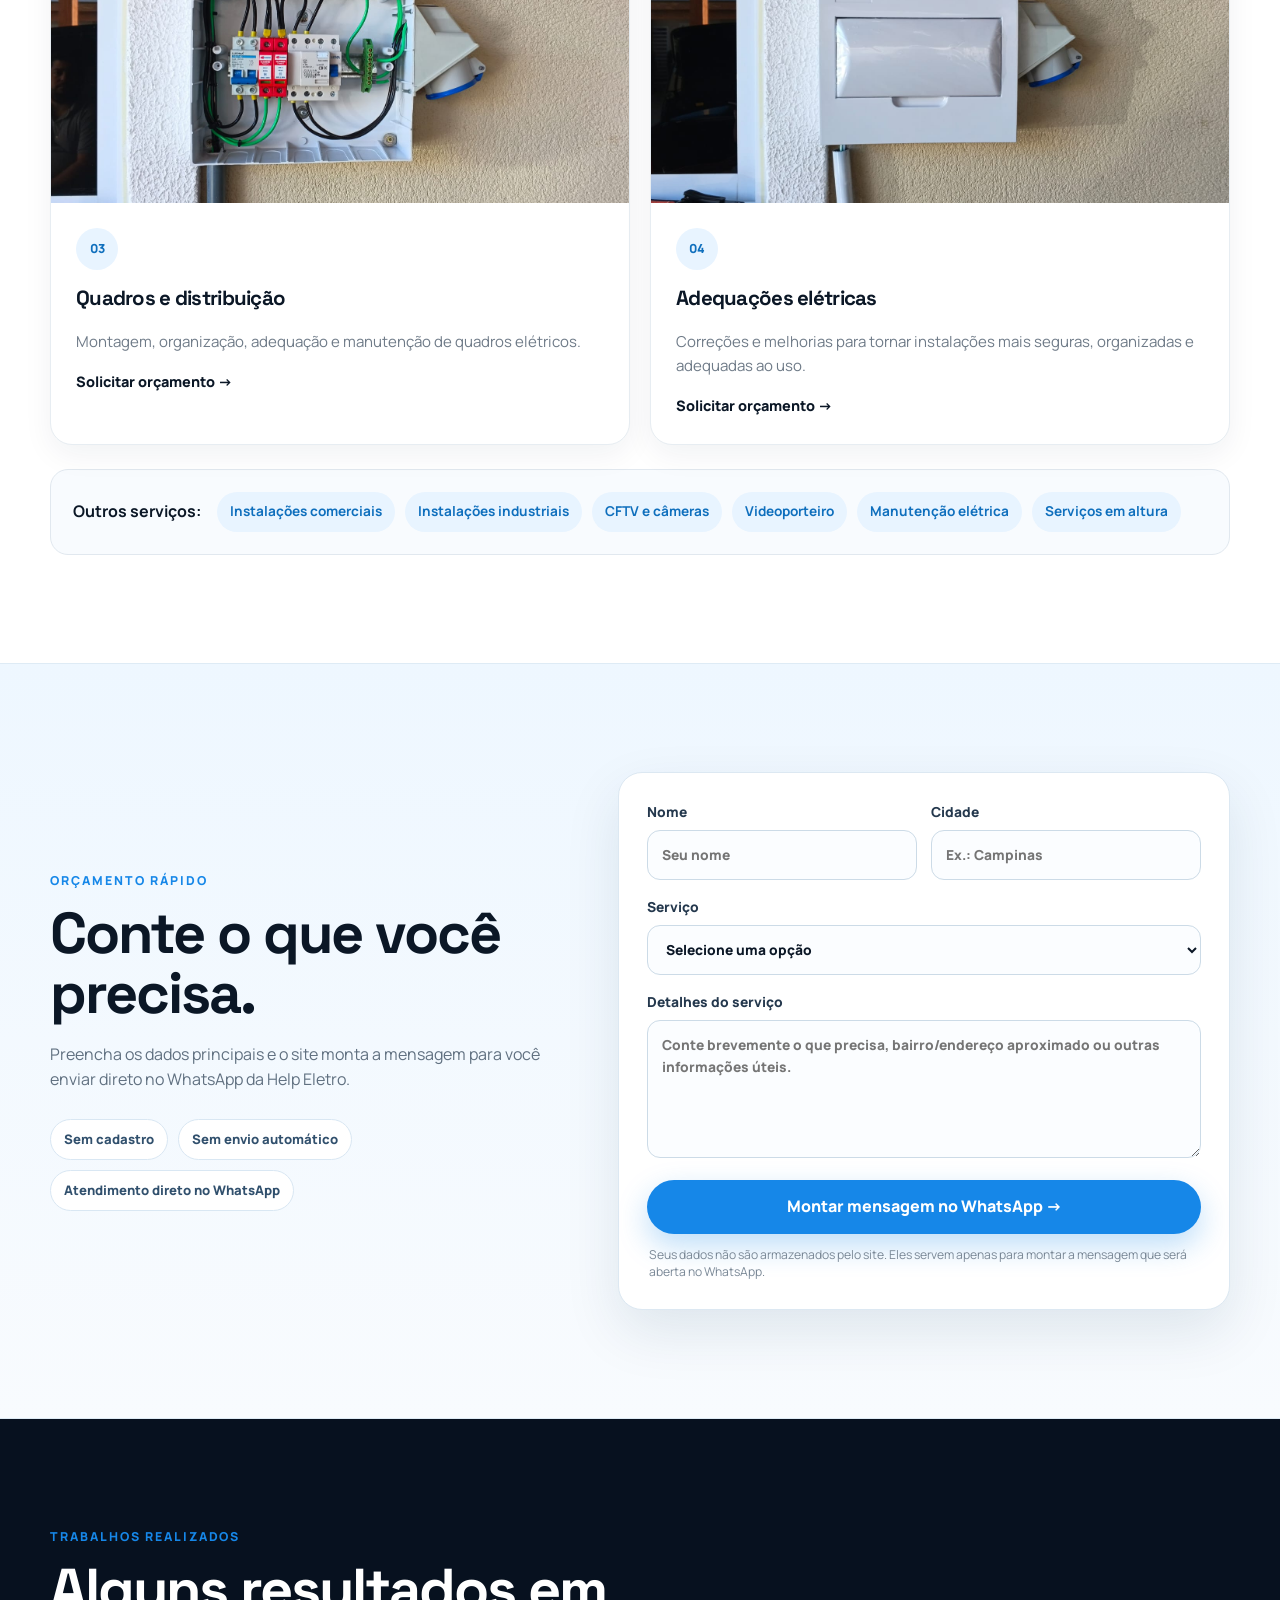
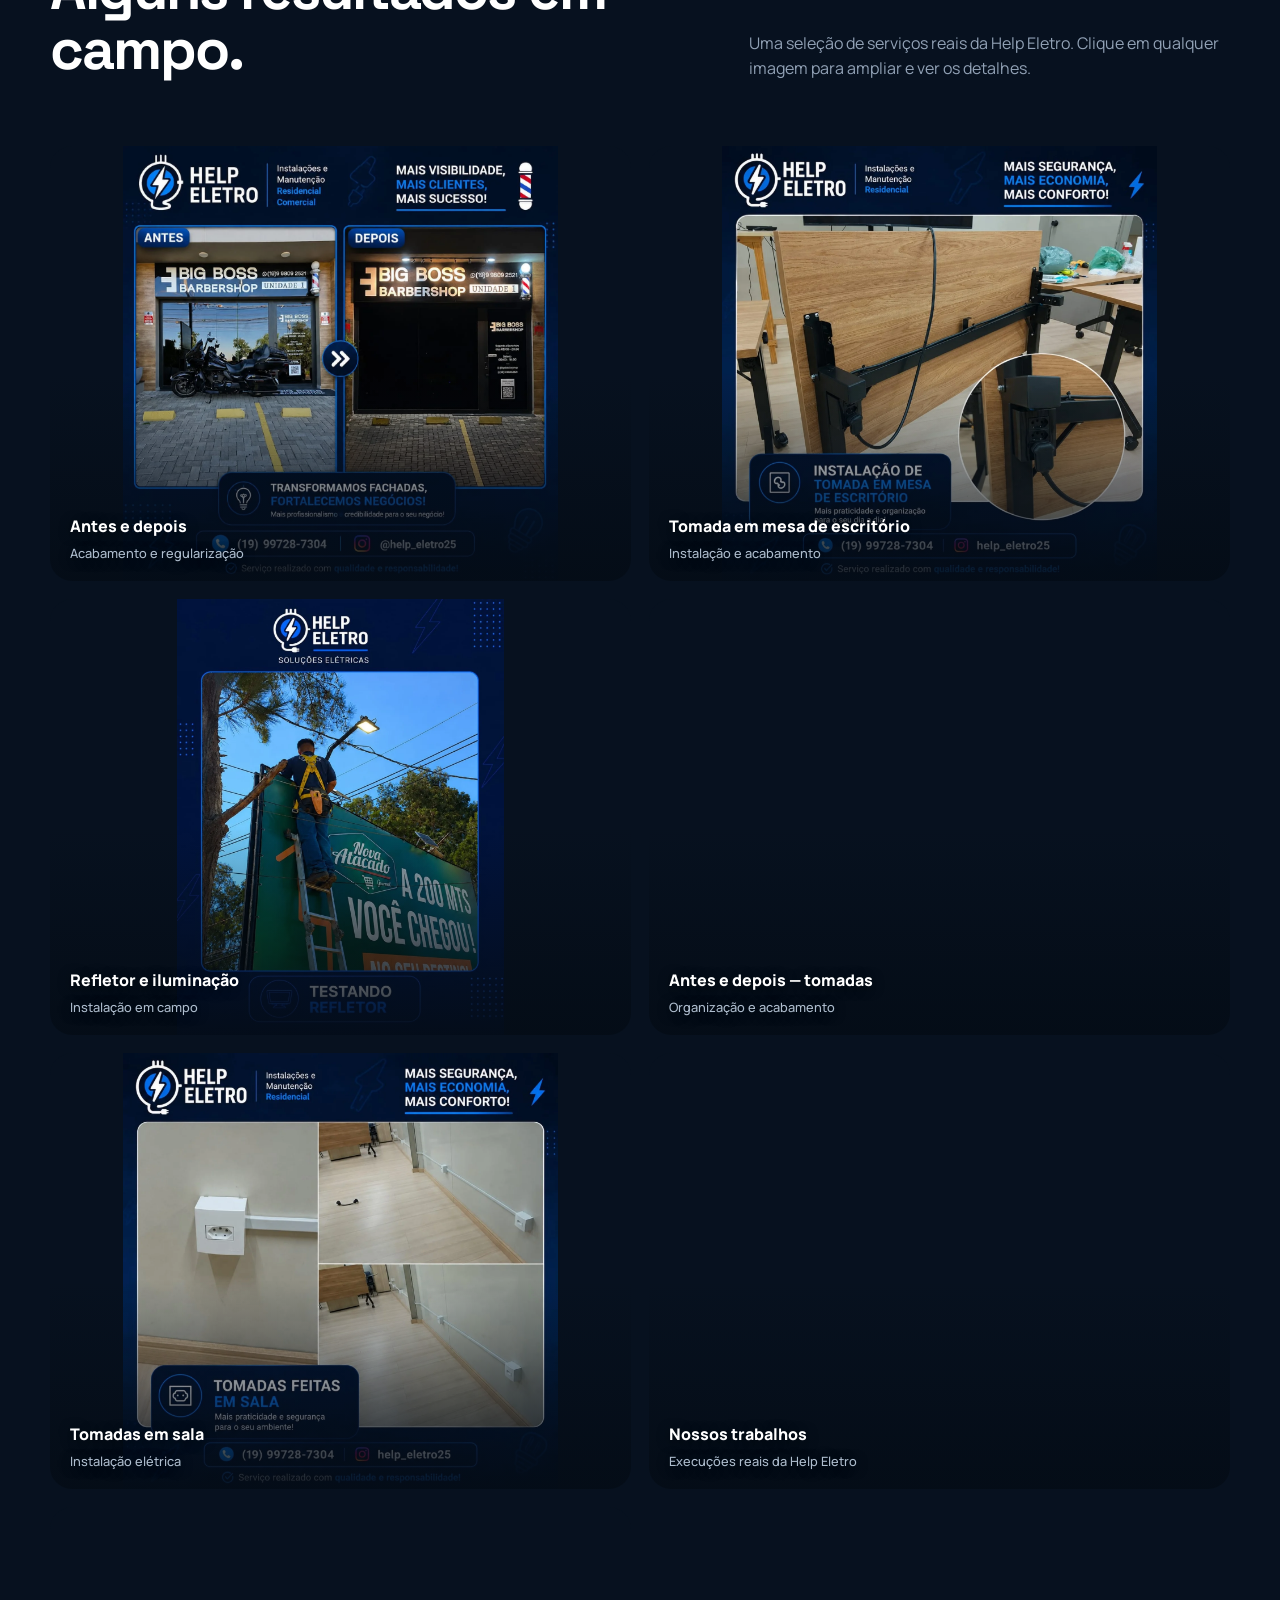
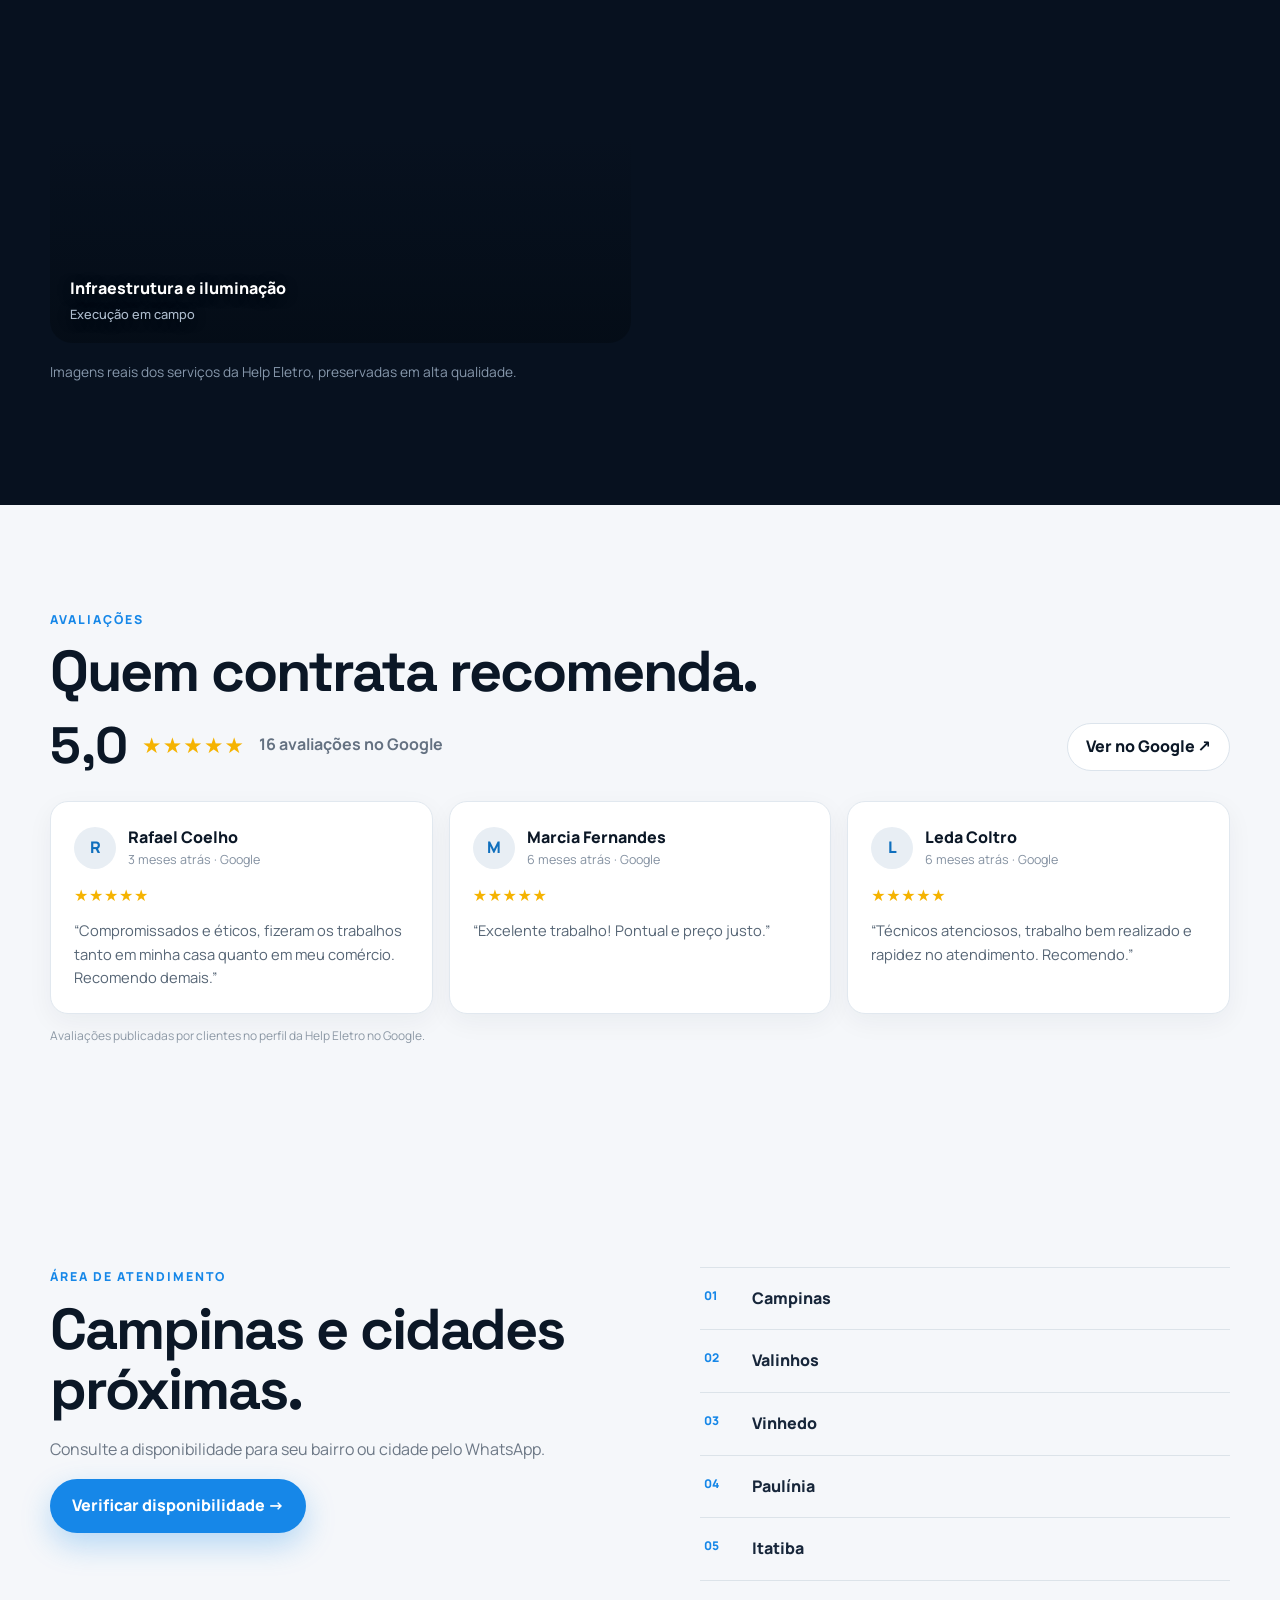
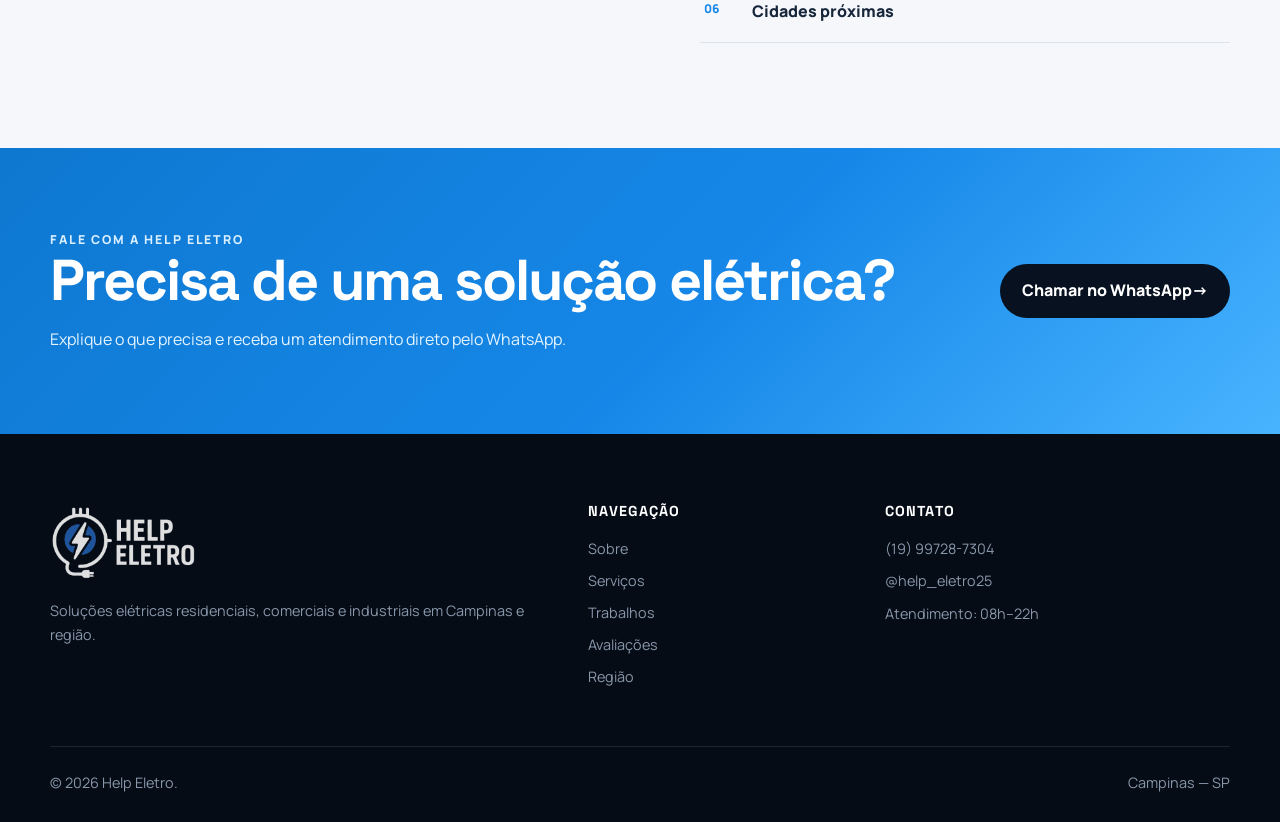
==== commit 556bb1ef: "Corrige alinhamento da seta no CTA do WhatsApp" ====
--- a/index.html
+++ b/index.html
@@ -86,7 +86,7 @@
 <section class="portfolio" id="trabalhos"><div class="wrap"><div class="section-head dark-head reveal"><div><p class="kicker">Trabalhos realizados</p><h2>Alguns resultados em campo.</h2></div><p>Uma seleção de serviços reais da Help Eletro. Clique em qualquer imagem para ampliar e ver os detalhes.</p></div><div class="gallery"><button class="work reveal" data-img="assets/antes-depois.webp" data-caption="Antes e depois — acabamento elétrico"><img src="assets/antes-depois.webp" alt="Antes e depois de acabamento elétrico" loading="lazy" decoding="async"><span class="work-label">Antes e depois <span>Acabamento e regularização</span></span></button><button class="work reveal" data-img="assets/trabalho-tomada-mesa.webp" data-caption="Instalação de tomada em mesa de escritório"><img src="assets/trabalho-tomada-mesa.webp" alt="Instalação de tomada em mesa de escritório" loading="lazy" decoding="async"><span class="work-label">Tomada em mesa de escritório <span>Instalação e acabamento</span></span></button><button class="work reveal" data-img="assets/trabalho-refletor.webp" data-caption="Instalação de refletor e iluminação"><img src="assets/trabalho-refletor.webp" alt="Instalação de refletor e iluminação" loading="lazy" decoding="async"><span class="work-label">Refletor e iluminação <span>Instalação em campo</span></span></button><button class="work reveal" data-img="assets/trabalho-antes-depois-tomadas.webp" data-caption="Antes e depois — instalação de tomadas"><img src="assets/trabalho-antes-depois-tomadas.webp" alt="Antes e depois da instalação de tomadas" loading="lazy" decoding="async"><span class="work-label">Antes e depois — tomadas <span>Organização e acabamento</span></span></button><button class="work reveal" data-img="assets/trabalho-tomadas-sala.webp" data-caption="Instalação de tomadas em sala"><img src="assets/trabalho-tomadas-sala.webp" alt="Instalação de tomadas em sala" loading="lazy" decoding="async"><span class="work-label">Tomadas em sala <span>Instalação elétrica</span></span></button><button class="work reveal" data-img="assets/trabalho-nossos-trabalhos.webp" data-caption="Serviços realizados pela Help Eletro"><img src="assets/trabalho-nossos-trabalhos.webp" alt="Serviços realizados pela Help Eletro" loading="lazy" decoding="async"><span class="work-label">Nossos trabalhos <span>Execuções reais da Help Eletro</span></span></button><button class="work reveal" data-img="assets/som-iluminacao.webp" data-caption="Infraestrutura elétrica e iluminação"><img src="assets/som-iluminacao.webp" alt="Infraestrutura elétrica e iluminação" loading="lazy" decoding="async"><span class="work-label">Infraestrutura e iluminação <span>Execução em campo</span></span></button></div><p class="gallery-note">Imagens reais dos serviços da Help Eletro, preservadas em alta qualidade.</p></div></section>
 <section class="reviews" id="avaliacoes"><div class="wrap"><div class="reviews-top reveal"><div><p class="kicker">Avaliações</p><h2>Quem contrata recomenda.</h2><div class="google-score"><strong>5,0</strong><span class="stars">★★★★★</span><span class="google-count">16 avaliações no Google</span></div></div><div class="reviews-actions"><a class="google-btn" href="https://share.google/EdUS99mZEppDC4dBQ" target="_blank" rel="noopener">Ver no Google ↗</a></div></div><div class="reviews-grid"><article class="review-card reveal"><div class="review-head"><div class="review-avatar">R</div><div><div class="review-author">Rafael Coelho</div><span class="review-time">3 meses atrás · Google</span></div></div><div class="review-rating">★★★★★</div><p class="review-text">“Compromissados e éticos, fizeram os trabalhos tanto em minha casa quanto em meu comércio. Recomendo demais.”</p></article><article class="review-card reveal"><div class="review-head"><div class="review-avatar">M</div><div><div class="review-author">Marcia Fernandes</div><span class="review-time">6 meses atrás · Google</span></div></div><div class="review-rating">★★★★★</div><p class="review-text">“Excelente trabalho! Pontual e preço justo.”</p></article><article class="review-card reveal"><div class="review-head"><div class="review-avatar">L</div><div><div class="review-author">Leda Coltro</div><span class="review-time">6 meses atrás · Google</span></div></div><div class="review-rating">★★★★★</div><p class="review-text">“Técnicos atenciosos, trabalho bem realizado e rapidez no atendimento. Recomendo.”</p></article></div><p class="google-attribution">Avaliações publicadas por clientes no perfil da Help Eletro no Google.</p></div></section>
 <section class="region" id="regiao"><div class="wrap region-grid"><div class="reveal"><p class="kicker">Área de atendimento</p><h2>Campinas e cidades próximas.</h2><p>Consulte a disponibilidade para seu bairro ou cidade pelo WhatsApp.</p><a class="btn btn-blue" href="https://wa.me/5519997287304?text=Ol%C3%A1%21%20Vi%20no%20site%20da%20Help%20Eletro%20e%20gostaria%20de%20verificar%20a%20disponibilidade%20para%20atendimento.%0A%0ACidade%3A%20%0ABairro%2FEndere%C3%A7o%3A%20%0AServi%C3%A7o%20desejado%3A%20" target="_blank" rel="noopener">Verificar disponibilidade →</a></div><div class="cities reveal"><p><span>01</span>Campinas</p><p><span>02</span>Valinhos</p><p><span>03</span>Vinhedo</p><p><span>04</span>Paulínia</p><p><span>05</span>Itatiba</p><p><span>06</span>Cidades próximas</p></div></div></section>
-<section class="cta"><div class="wrap cta-inner"><div><p class="kicker">Fale com a Help Eletro</p><h2>Precisa de uma solução elétrica?</h2><p>Explique o que precisa e receba um atendimento direto pelo WhatsApp.</p></div><a class="btn" href="https://wa.me/5519997287304" target="_blank" rel="noopener">Chamar no WhatsApp →</a></div></section>
+<section class="cta"><div class="wrap cta-inner"><div><p class="kicker">Fale com a Help Eletro</p><h2>Precisa de uma solução elétrica?</h2><p>Explique o que precisa e receba um atendimento direto pelo WhatsApp.</p></div><a class="btn cta-whatsapp" href="https://wa.me/5519997287304" target="_blank" rel="noopener"><span>Chamar no WhatsApp</span><span class="cta-arrow" aria-hidden="true">→</span></a></div></section>
 <footer><div class="wrap"><div class="footer-grid"><div><img src="assets/logo-help-eletro.png" alt="Help Eletro"><p>Soluções elétricas residenciais, comerciais e industriais em Campinas e região.</p></div><div><h3>Navegação</h3><a href="#sobre">Sobre</a><a href="#servicos">Serviços</a><a href="#trabalhos">Trabalhos</a><a href="#avaliacoes">Avaliações</a><a href="#regiao">Região</a></div><div><h3>Contato</h3><a href="tel:+5519997287304">(19) 99728-7304</a><a href="https://www.instagram.com/help_eletro25" target="_blank" rel="noopener">@help_eletro25</a><span>Atendimento: 08h–22h</span></div></div><div class="footer-bottom"><span>© 2026 Help Eletro.</span><span>Campinas — SP</span></div></div></footer>
 <a class="wa" href="https://wa.me/5519997287304" target="_blank" rel="noopener" aria-label="WhatsApp"><svg width="27" height="27" viewBox="0 0 32 32" fill="currentColor" aria-hidden="true"><path d="M19.11 17.49c-.25-.13-1.49-.74-1.72-.82-.23-.08-.4-.13-.57.13-.17.25-.65.82-.8.99-.15.17-.29.19-.54.06-.25-.13-1.06-.39-2.02-1.25-.75-.67-1.25-1.49-1.4-1.74-.15-.25-.02-.38.11-.51.11-.11.25-.29.38-.44.13-.15.17-.25.25-.42.08-.17.04-.32-.02-.44-.06-.13-.57-1.38-.78-1.89-.21-.5-.42-.43-.57-.44h-.49c-.17 0-.44.06-.67.32-.23.25-.88.86-.88 2.1s.9 2.44 1.03 2.61c.13.17 1.77 2.7 4.28 3.79.6.26 1.06.41 1.43.53.6.19 1.14.16 1.57.1.48-.07 1.49-.61 1.7-1.2.21-.59.21-1.09.15-1.2-.06-.11-.23-.17-.48-.29z"/><path d="M16.02 3C8.84 3 3 8.82 3 15.98c0 2.53.73 4.99 2.11 7.1L3 30l7.11-2.08a13.02 13.02 0 0 0 5.91 1.4H16c7.18 0 13-5.83 13-12.99S23.2 3 16.02 3zm0 23.94h-.01a10.62 10.62 0 0 1-5.41-1.48l-.39-.23-4.22 1.24 1.13-4.11-.25-.42a10.58 10.58 0 0 1-1.63-5.66c0-5.88 4.8-10.66 10.71-10.66 2.86 0 5.55 1.11 7.57 3.13a10.57 10.57 0 0 1 3.14 7.54c0 5.88-4.8 10.65-10.64 10.65z"/></svg></a><a class="top" href="#inicio" id="topBtn" aria-label="Voltar ao topo">↑</a>
 <div class="lightbox" id="lightbox" aria-hidden="true"><div class="lightbox-card"><button class="close" id="closeLightbox" aria-label="Fechar">×</button><img id="lightboxImg" src="" alt=""><div class="caption" id="lightboxCaption"></div></div></div>
--- a/styles.css
+++ b/styles.css
@@ -1,6 +1,6 @@
 :root{--bg:#07111f;--bg2:#0e1d30;--light:#f5f7fa;--white:#fff;--dark:#0b1726;--muted:#91a1b5;--blue:#1687e8;--blue2:#4db5ff;--soft:#e8f4ff;--green:#25d366;--wrap:min(1180px,calc(100% - 40px));--shadow:0 22px 55px rgba(6,20,38,.14)}
 *{box-sizing:border-box}html{scroll-behavior:smooth}body{margin:0;font-family:Manrope,system-ui,sans-serif;background:var(--light);color:var(--dark);line-height:1.6;overflow-x:hidden}a{text-decoration:none;color:inherit}img{display:block;width:100%}button{font:inherit}.wrap{width:var(--wrap);margin:auto}h1,h2,h3{font-family:"Space Grotesk",Manrope,sans-serif;letter-spacing:-.035em;line-height:1.05;margin-top:0}h1{font-size:clamp(3rem,7vw,6rem);max-width:920px;margin-bottom:22px}h2{font-size:clamp(2.1rem,4.5vw,4rem);margin-bottom:18px}h3{font-size:1.28rem}.kicker{margin:0 0 12px;color:var(--blue);font-size:.77rem;font-weight:800;letter-spacing:.16em;text-transform:uppercase}.btn{display:inline-flex;align-items:center;justify-content:center;min-height:54px;padding:0 22px;border-radius:999px;font-weight:800;transition:.25s}.btn-blue{background:var(--blue);color:#fff;box-shadow:0 12px 30px rgba(22,135,232,.28)}.btn:hover{transform:translateY(-2px)}.btn-blue:hover{background:var(--blue2);color:#07111f}.section-head{display:grid;grid-template-columns:1.15fr .85fr;gap:48px;align-items:end;margin-bottom:48px}.section-head>p{color:#6f7b89;max-width:470px}.dark-head>p{color:var(--muted)}
-.hero{min-height:790px;color:#fff;position:relative;overflow:hidden;background:linear-gradient(90deg,rgba(4,12,23,.97),rgba(4,12,23,.84) 46%,rgba(4,12,23,.35)),url('assets/infraestrutura.webp') center/cover no-repeat}.hero:after{content:"";position:absolute;right:-150px;bottom:-240px;width:580px;height:580px;border-radius:50%;background:radial-gradient(circle,rgba(22,135,232,.34),transparent 70%)}header{position:relative;z-index:4;display:flex;align-items:center;justify-content:space-between;gap:28px;padding:24px 0;border-bottom:1px solid rgba(255,255,255,.12)}.brand img{width:158px;max-height:70px;object-fit:contain}nav{display:flex;align-items:center;gap:25px;font-size:.92rem;font-weight:700}nav>a:not(.nav-cta){color:rgba(255,255,255,.8)}nav a:hover{color:#fff}.nav-cta{padding:12px 18px;border-radius:999px;border:1px solid rgba(255,255,255,.2);background:rgba(255,255,255,.08)}.nav-cta:hover{background:var(--blue);border-color:var(--blue)}.mobile{display:none;width:46px;height:46px;border:1px solid rgba(255,255,255,.18);border-radius:14px;background:rgba(255,255,255,.08);color:#fff;align-items:center;justify-content:center;gap:4px;flex-direction:column;cursor:pointer;transition:.25s}.mobile span{display:block;width:20px;height:2px;border-radius:999px;background:#fff;transition:.25s}.mobile.open span:nth-child(1){transform:translateY(6px) rotate(45deg)}.mobile.open span:nth-child(2){opacity:0}.mobile.open span:nth-child(3){transform:translateY(-6px) rotate(-45deg)}.mobile-menu{position:absolute;right:0;top:calc(100% + 12px);width:min(310px,calc(100vw - 28px));padding:12px;border:1px solid rgba(255,255,255,.13);border-radius:20px;background:rgba(7,17,31,.96);backdrop-filter:blur(18px);box-shadow:0 24px 60px rgba(0,0,0,.32);opacity:0;visibility:hidden;pointer-events:none;transform:translateY(-8px) scale(.98);transform-origin:top right;transition:.22s ease}.mobile-menu.open{opacity:1;visibility:visible;pointer-events:auto;transform:none}.mobile-menu a{display:flex;align-items:center;justify-content:space-between;padding:14px 14px;border-radius:12px;color:rgba(255,255,255,.82);font-size:.93rem;font-weight:800}.mobile-menu a:hover{background:rgba(255,255,255,.07);color:#fff}.mobile-menu .mobile-instagram{margin-top:6px;background:var(--blue);color:#fff}.mobile-menu .mobile-instagram:hover{background:var(--blue2);color:#07111f}.hero-inner{position:relative;z-index:2;padding:120px 0 105px}.hero .kicker{color:#69c4ff}.hero-copy{max-width:650px;font-size:1.18rem;color:rgba(255,255,255,.77);margin-bottom:28px}.trust{display:flex;gap:10px 22px;flex-wrap:wrap;margin-top:28px;color:rgba(255,255,255,.69);font-size:.9rem}.trust span:before{content:"";display:inline-block;width:7px;height:7px;border-radius:50%;background:var(--blue2);margin-right:8px;box-shadow:0 0 0 5px rgba(77,181,255,.1)}
+.hero{min-height:790px;color:#fff;position:relative;overflow:hidden;background:linear-gradient(90deg,rgba(4,12,23,.97),rgba(4,12,23,.84) 46%,rgba(4,12,23,.35)),url('assets/infraestrutura.jpeg') center/cover no-repeat}.hero:after{content:"";position:absolute;right:-150px;bottom:-240px;width:580px;height:580px;border-radius:50%;background:radial-gradient(circle,rgba(22,135,232,.34),transparent 70%)}header{position:relative;z-index:4;display:flex;align-items:center;justify-content:space-between;gap:28px;padding:24px 0;border-bottom:1px solid rgba(255,255,255,.12)}.brand img{width:158px;max-height:70px;object-fit:contain}nav{display:flex;align-items:center;gap:25px;font-size:.92rem;font-weight:700}nav>a:not(.nav-cta){color:rgba(255,255,255,.8)}nav a:hover{color:#fff}.nav-cta{padding:12px 18px;border-radius:999px;border:1px solid rgba(255,255,255,.2);background:rgba(255,255,255,.08)}.nav-cta:hover{background:var(--blue);border-color:var(--blue)}.mobile{display:none;width:46px;height:46px;border:1px solid rgba(255,255,255,.18);border-radius:14px;background:rgba(255,255,255,.08);color:#fff;align-items:center;justify-content:center;gap:4px;flex-direction:column;cursor:pointer;transition:.25s}.mobile span{display:block;width:20px;height:2px;border-radius:999px;background:#fff;transition:.25s}.mobile.open span:nth-child(1){transform:translateY(6px) rotate(45deg)}.mobile.open span:nth-child(2){opacity:0}.mobile.open span:nth-child(3){transform:translateY(-6px) rotate(-45deg)}.mobile-menu{position:absolute;right:0;top:calc(100% + 12px);width:min(310px,calc(100vw - 28px));padding:12px;border:1px solid rgba(255,255,255,.13);border-radius:20px;background:rgba(7,17,31,.96);backdrop-filter:blur(18px);box-shadow:0 24px 60px rgba(0,0,0,.32);opacity:0;visibility:hidden;pointer-events:none;transform:translateY(-8px) scale(.98);transform-origin:top right;transition:.22s ease}.mobile-menu.open{opacity:1;visibility:visible;pointer-events:auto;transform:none}.mobile-menu a{display:flex;align-items:center;justify-content:space-between;padding:14px 14px;border-radius:12px;color:rgba(255,255,255,.82);font-size:.93rem;font-weight:800}.mobile-menu a:hover{background:rgba(255,255,255,.07);color:#fff}.mobile-menu .mobile-instagram{margin-top:6px;background:var(--blue);color:#fff}.mobile-menu .mobile-instagram:hover{background:var(--blue2);color:#07111f}.hero-inner{position:relative;z-index:2;padding:120px 0 105px}.hero .kicker{color:#69c4ff}.hero-copy{max-width:650px;font-size:1.18rem;color:rgba(255,255,255,.77);margin-bottom:28px}.trust{display:flex;gap:10px 22px;flex-wrap:wrap;margin-top:28px;color:rgba(255,255,255,.69);font-size:.9rem}.trust span:before{content:"";display:inline-block;width:7px;height:7px;border-radius:50%;background:var(--blue2);margin-right:8px;box-shadow:0 0 0 5px rgba(77,181,255,.1)}
 .about{padding:108px 0}.about-grid{display:grid;grid-template-columns:1fr 1fr;gap:72px;align-items:center}.about-photo{min-height:520px;border-radius:26px;overflow:hidden;position:relative;background:url('assets/som-seguranca.webp') center/cover no-repeat;box-shadow:var(--shadow)}.badge{position:absolute;left:24px;top:24px;bottom:auto;max-width:calc(100% - 48px);background:rgba(7,17,31,.88);border:1px solid rgba(255,255,255,.12);backdrop-filter:blur(10px);color:#fff;padding:14px 18px;border-radius:16px;font-weight:800}.badge small{display:block;color:#9ecbea;font-weight:600}.about-copy p{color:#5f6b79}.stats{display:grid;grid-template-columns:repeat(3,1fr);gap:12px;margin-top:28px}.stats div{padding:18px;background:#fff;border:1px solid #e5ebf1;border-radius:16px}.stats strong{display:block;font-family:"Space Grotesk";font-size:1.18rem}.stats span{font-size:.79rem;color:#7b8795}
 .diffs{background:var(--bg);color:#fff;padding:105px 0;position:relative;overflow:hidden}.diff-grid{display:grid;grid-template-columns:repeat(4,1fr);gap:16px}.diff{min-height:240px;padding:28px;border:1px solid rgba(255,255,255,.1);border-radius:20px;background:linear-gradient(180deg,rgba(255,255,255,.055),rgba(255,255,255,.018));transition:.25s}.diff:hover{transform:translateY(-5px);border-color:rgba(22,135,232,.45)}.diff b{display:grid;place-items:center;width:42px;height:42px;border-radius:50%;background:rgba(22,135,232,.14);color:var(--blue2);font-size:.78rem;margin-bottom:46px}.diff p{color:var(--muted);font-size:.93rem}
 .services{padding:108px 0;background:#fff}.cards{display:grid;grid-template-columns:repeat(2,1fr);gap:20px}.card{background:#fff;border:1px solid #e7edf2;border-radius:22px;overflow:hidden;box-shadow:0 10px 30px rgba(15,37,63,.06);transition:.28s}.card:hover{transform:translateY(-6px);box-shadow:0 20px 50px rgba(15,37,63,.12)}.card-img{height:280px;overflow:hidden;background:#0d1b2c}.card-img img{height:100%;object-fit:cover}.card-body{padding:25px}.num{display:grid;place-items:center;width:42px;height:42px;border-radius:50%;background:var(--soft);color:#0f6fbd;font-size:.78rem;font-weight:800;margin-bottom:18px}.card p{color:#6f7b88;font-size:.94rem}.card a{font-weight:800;font-size:.9rem}.card a:hover{color:var(--blue)}.other{margin-top:24px;padding:22px;border:1px solid #e1e8ef;border-radius:18px;background:#f8fbfe;display:flex;gap:10px;flex-wrap:wrap;align-items:center}.other strong{margin-right:6px}.other span{padding:9px 13px;border-radius:999px;background:var(--soft);color:#0f6fbd;font-size:.85rem;font-weight:700}
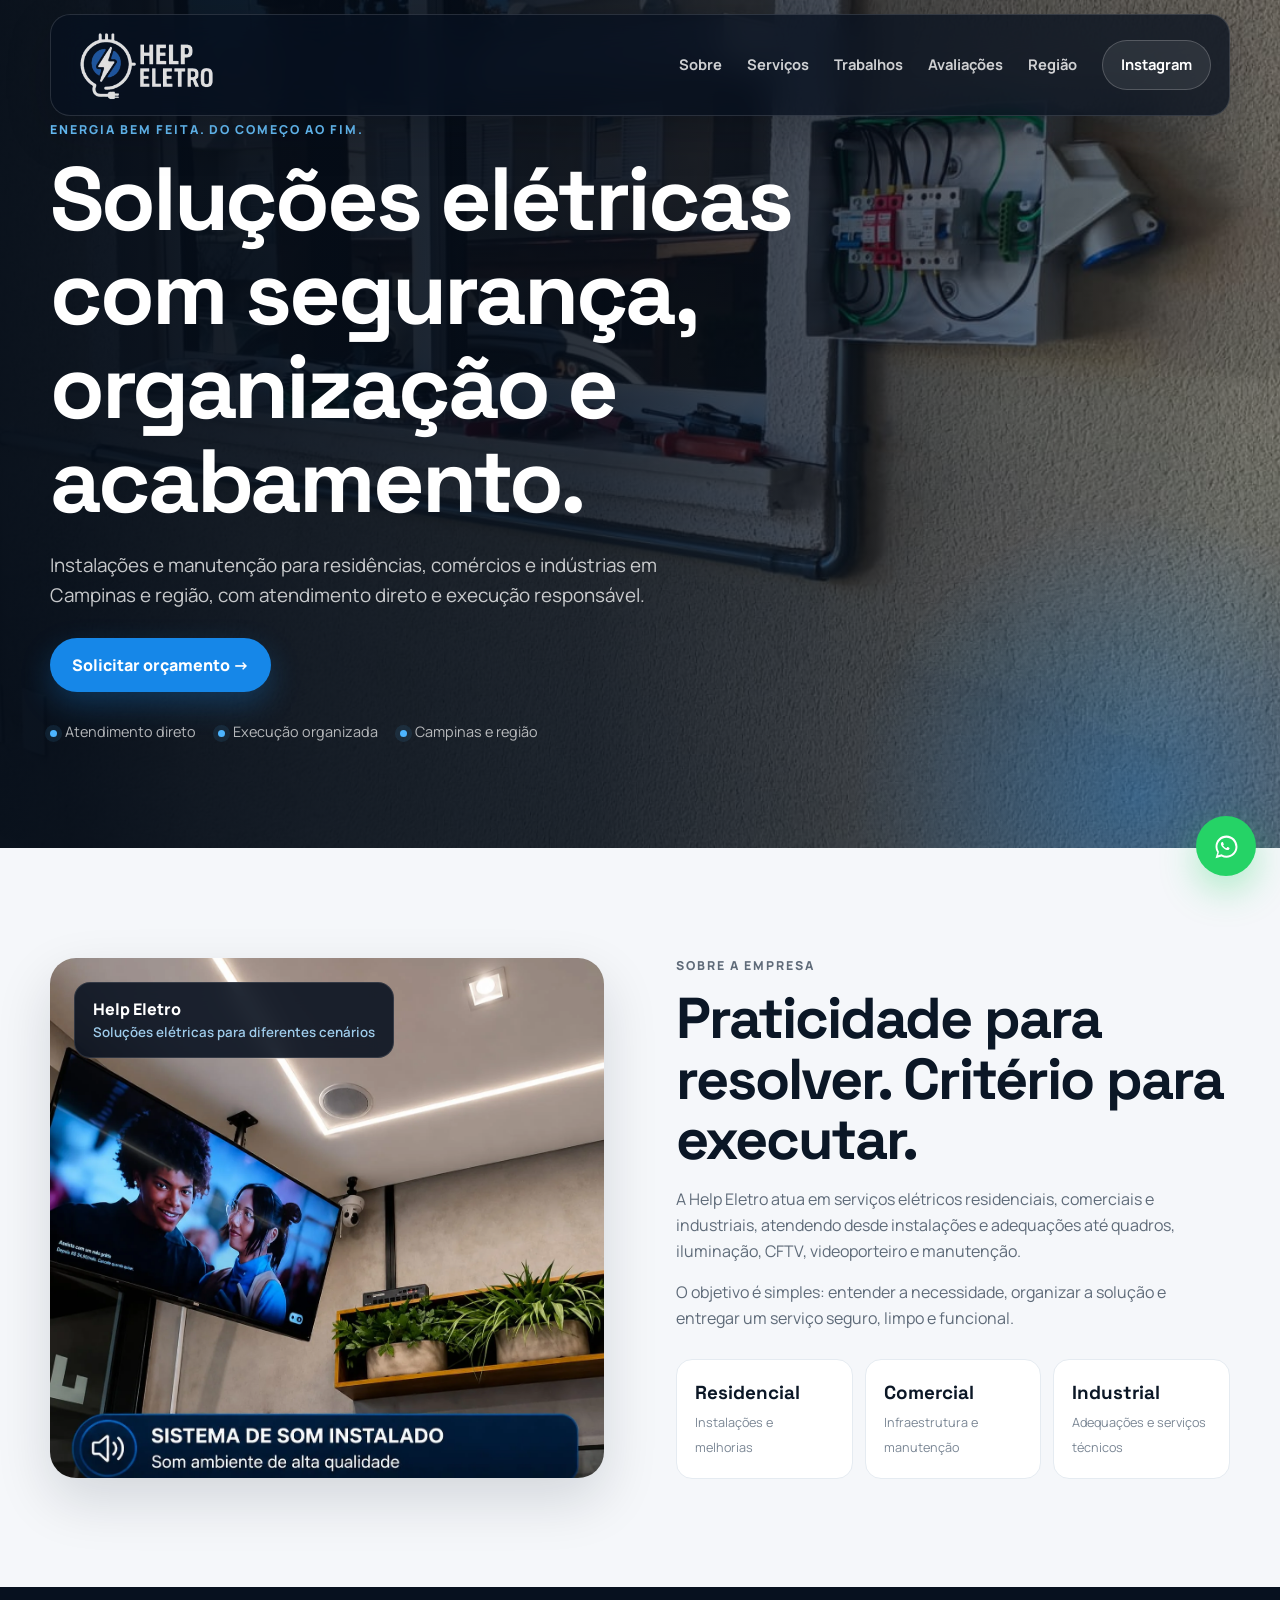
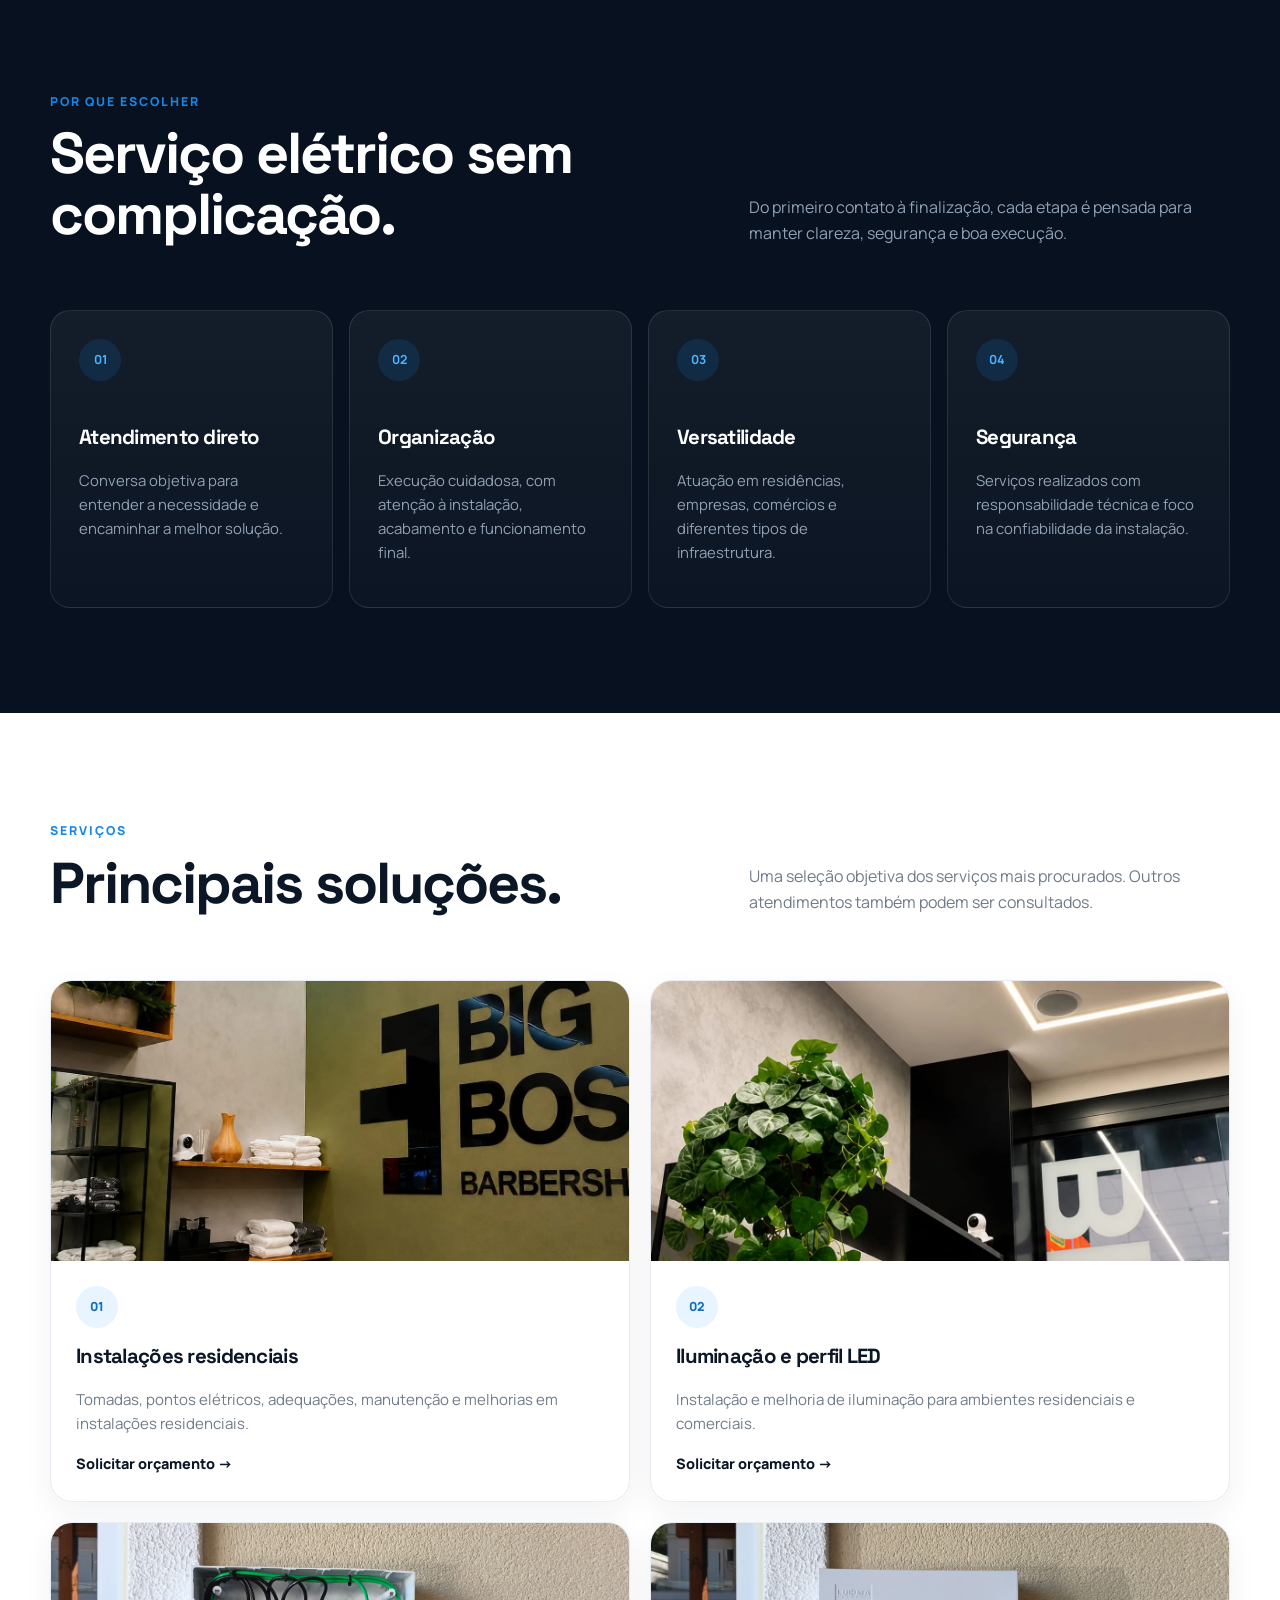
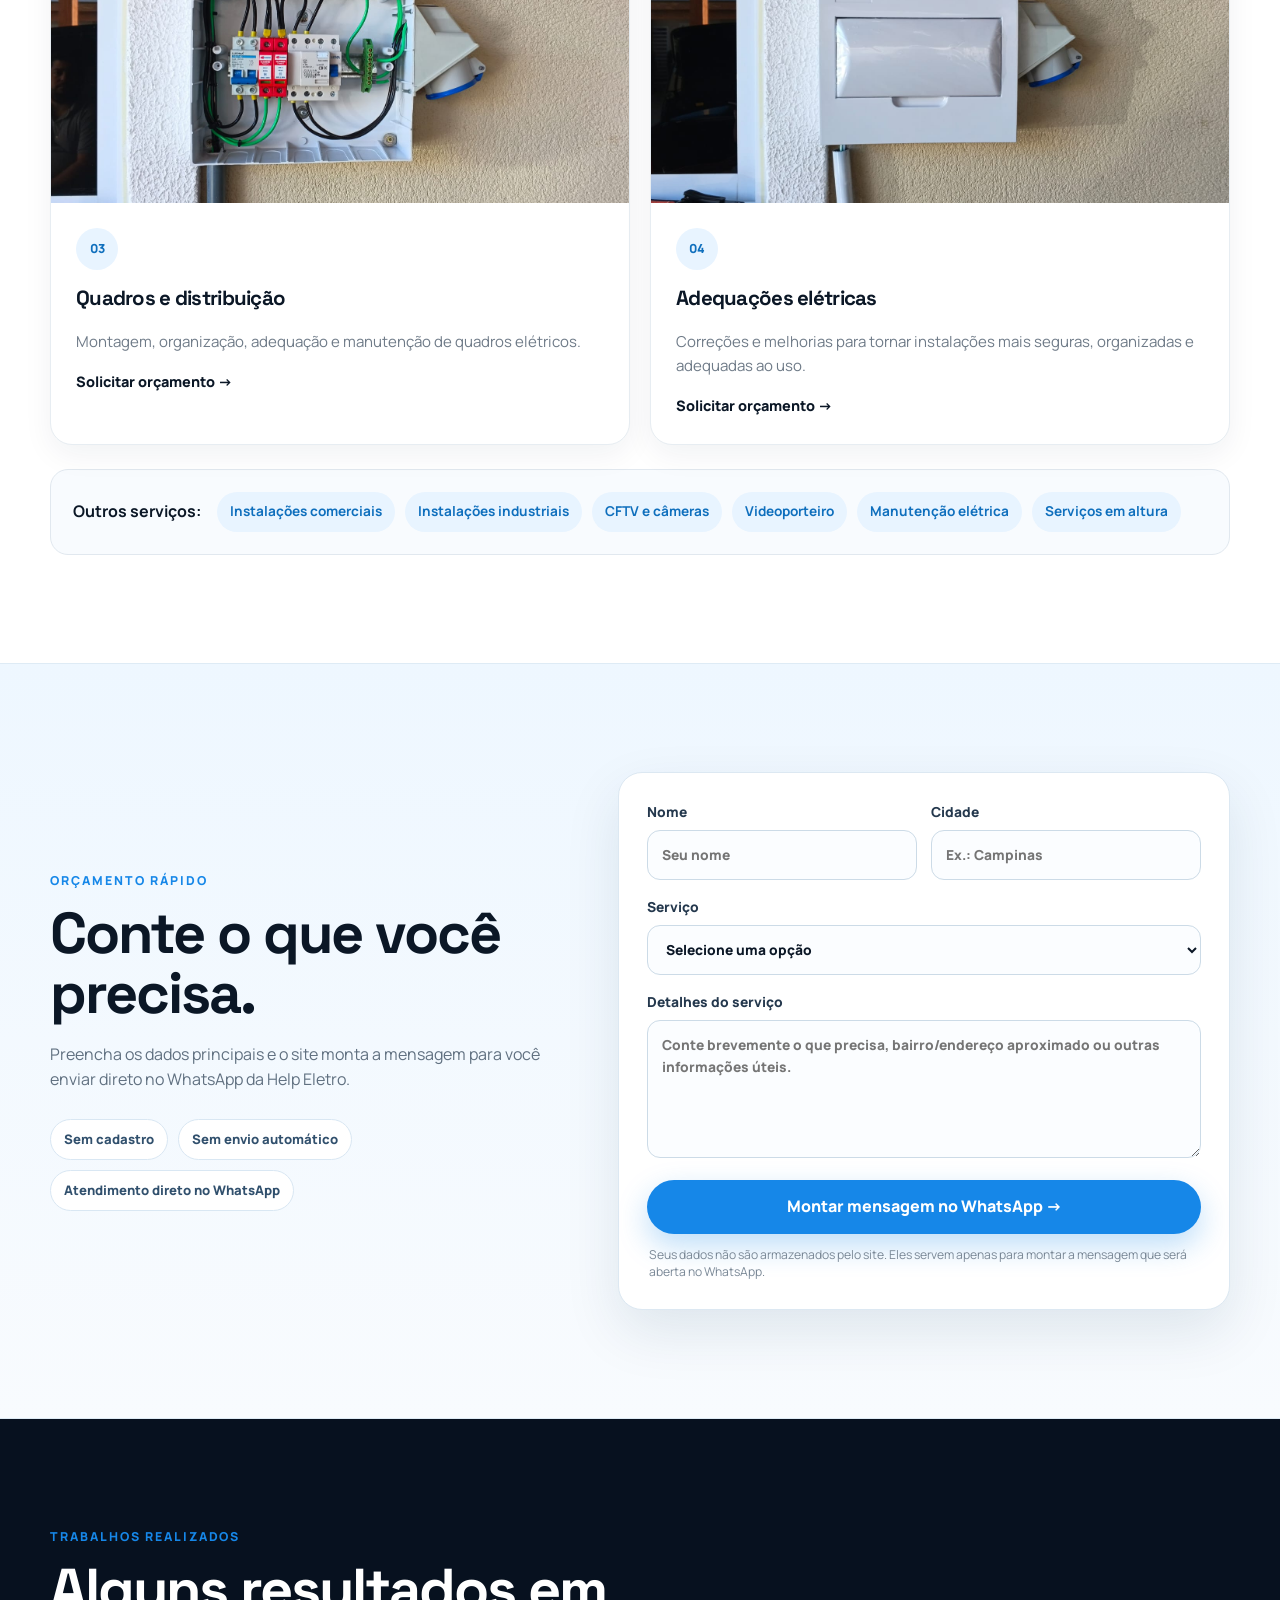
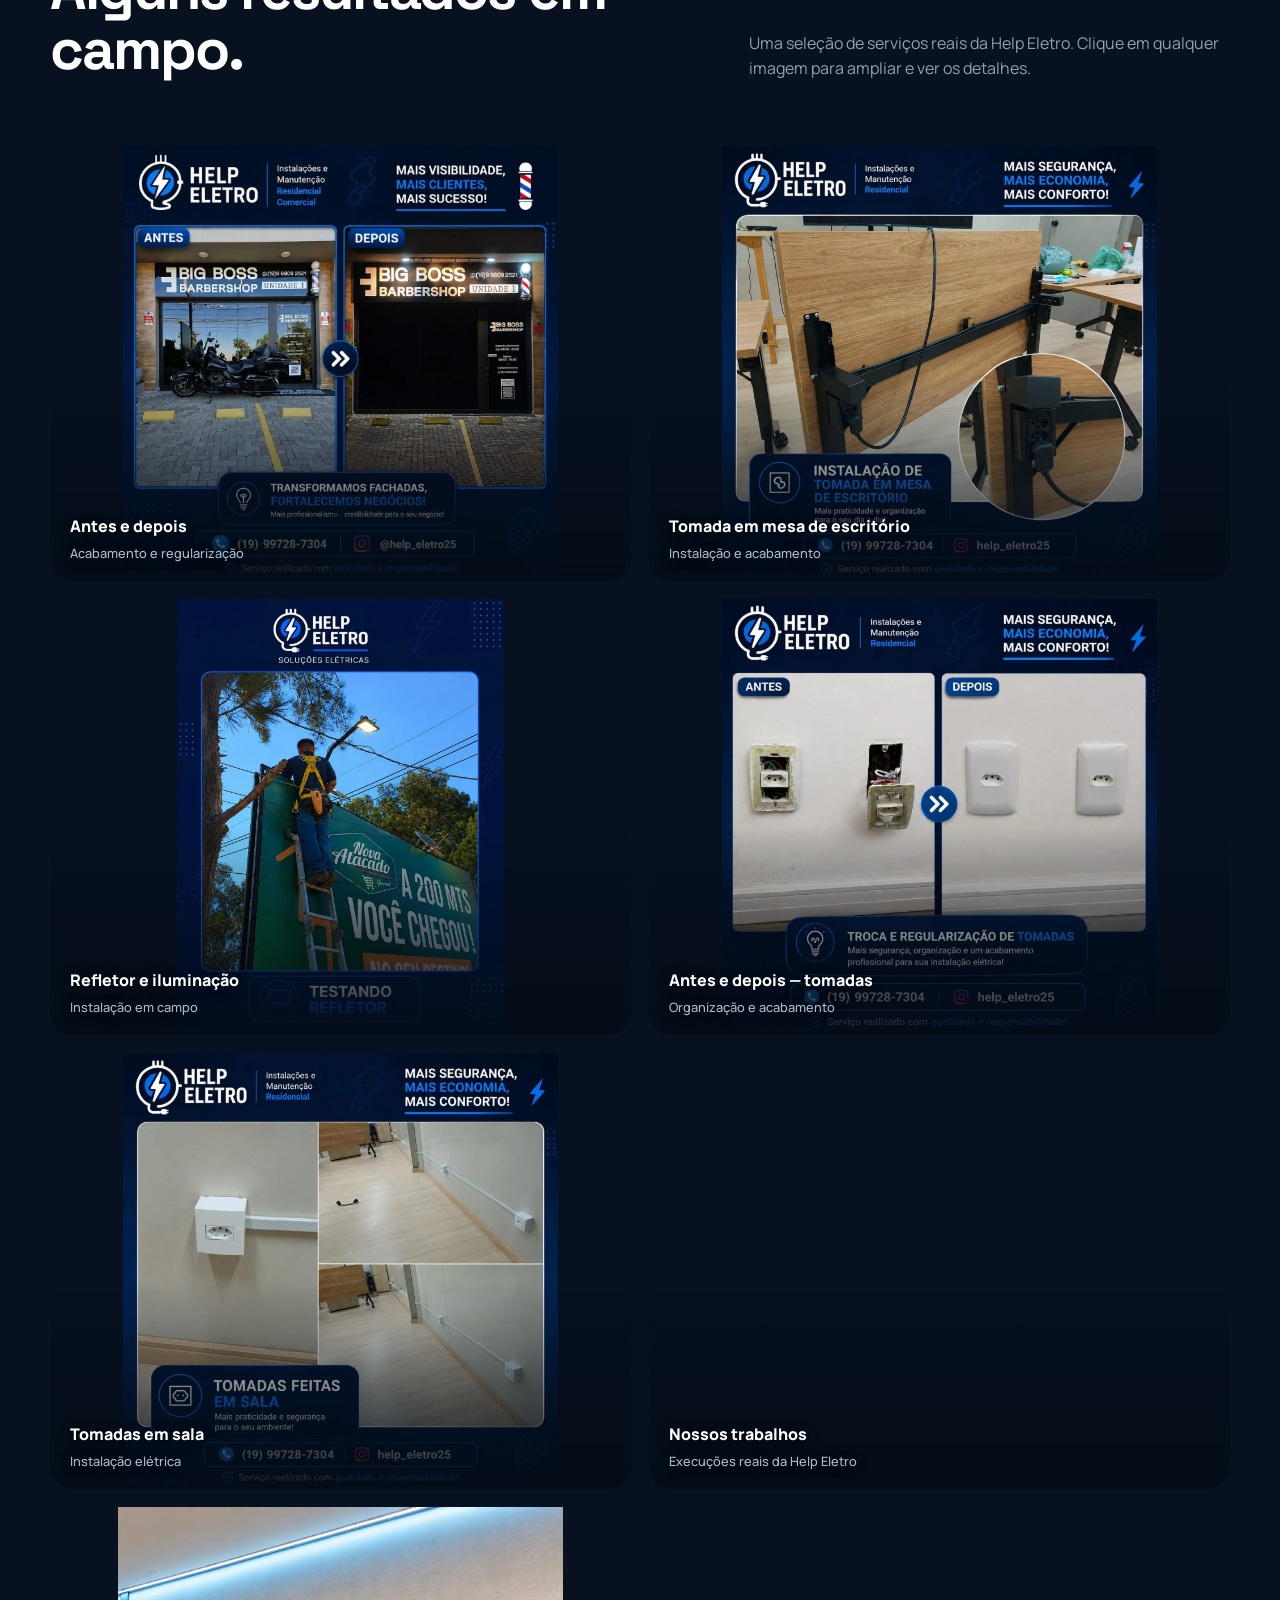
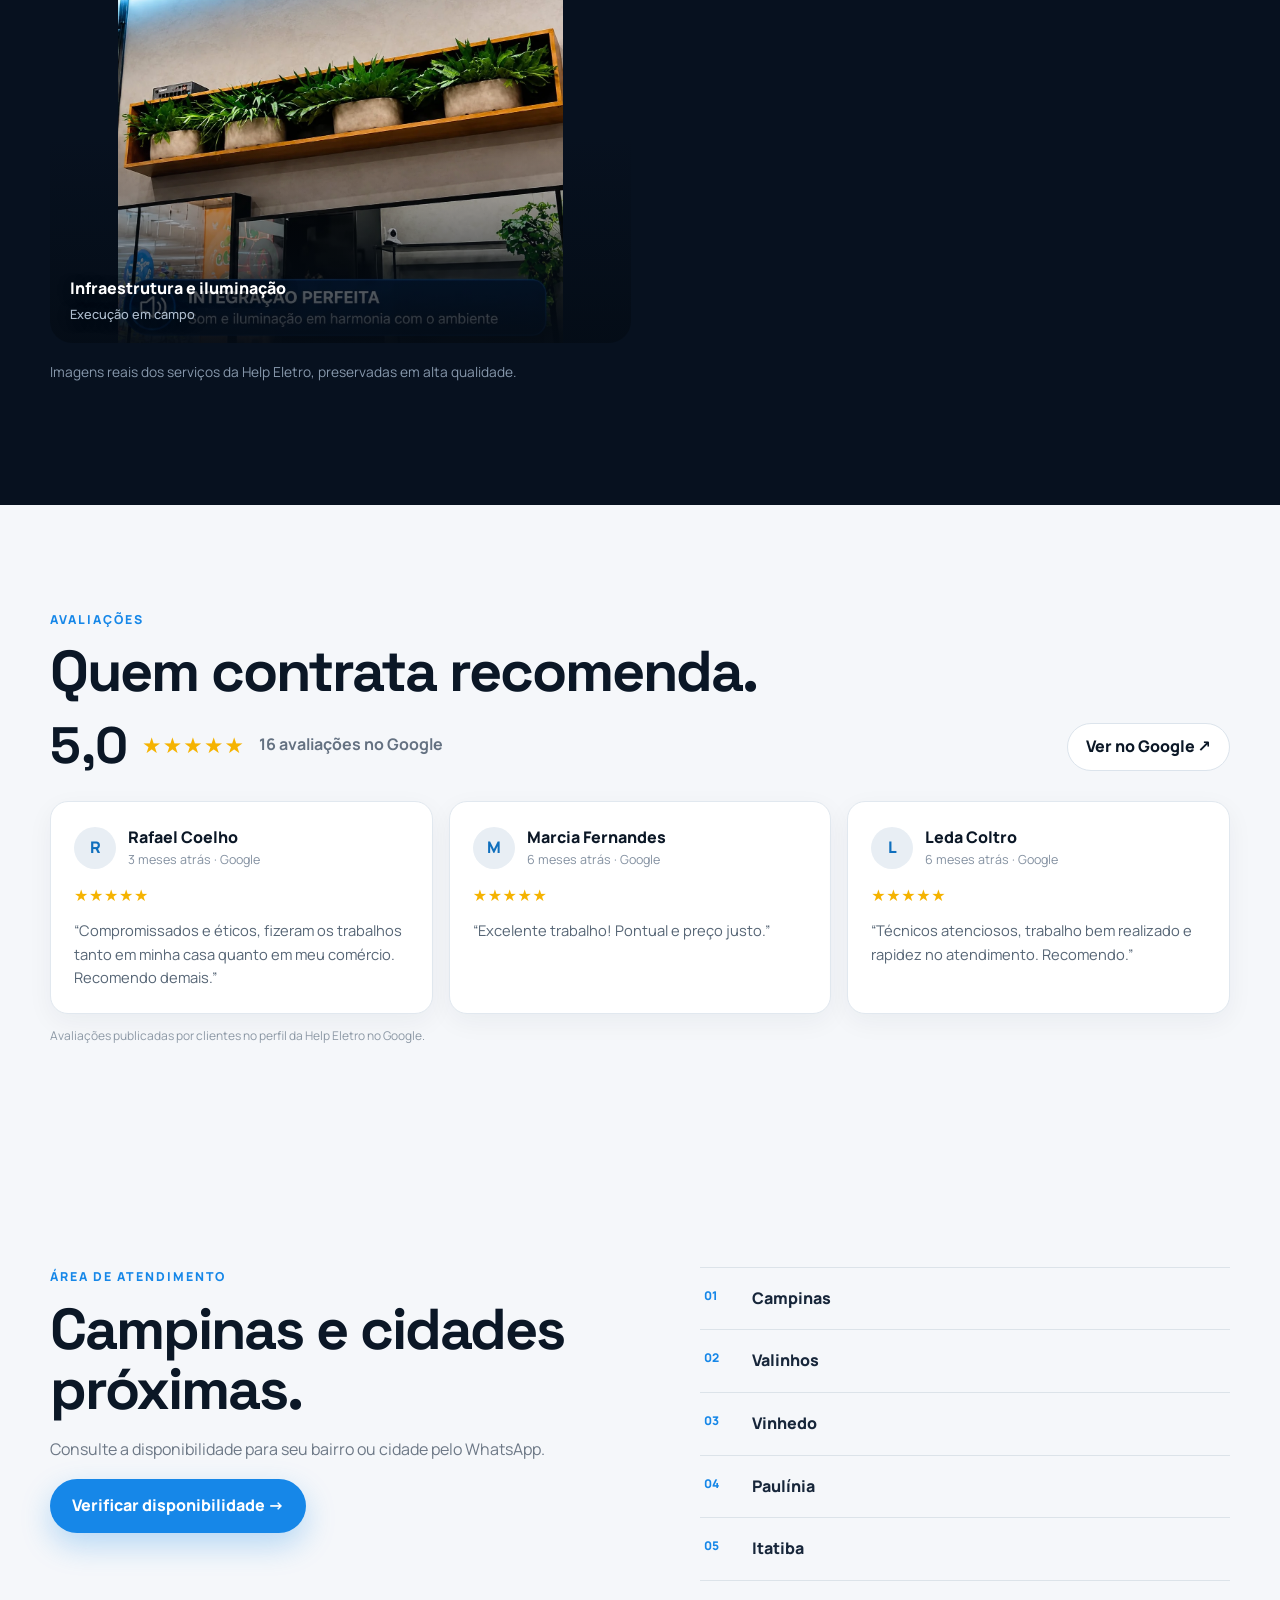
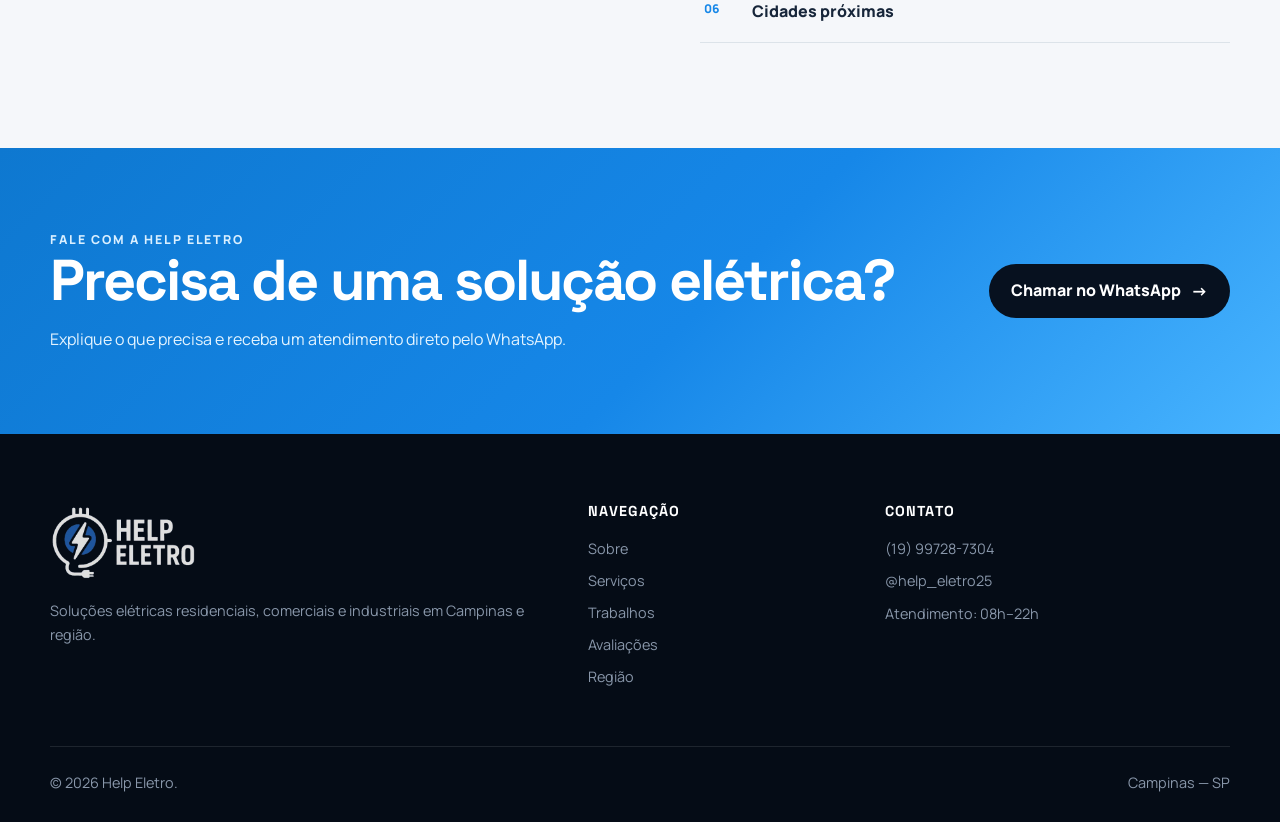
==== commit bc18cdc6: "Corrige favicon e ícones do site" ====
--- a/index.html
+++ b/index.html
@@ -18,11 +18,11 @@
 <meta name="twitter:description" content="Instalações elétricas residenciais, comerciais e industriais, com atendimento direto e segurança.">
 <meta name="twitter:image" content="https://helpeletro.com.br/assets/infraestrutura.jpeg">
 <meta name="theme-color" content="#07111f">
-<link rel="icon" href="favicon.ico" sizes="any">
-<link rel="icon" type="image/png" sizes="32x32" href="favicon-32x32.png">
-<link rel="icon" type="image/png" sizes="16x16" href="favicon-16x16.png">
-<link rel="apple-touch-icon" sizes="180x180" href="apple-touch-icon.png">
-<link rel="manifest" href="site.webmanifest">
+<link rel="icon" href="/favicon.ico" sizes="any">
+<link rel="icon" type="image/png" sizes="32x32" href="/favicon-32x32.png">
+<link rel="icon" type="image/png" sizes="16x16" href="/favicon-16x16.png">
+<link rel="apple-touch-icon" sizes="180x180" href="/apple-touch-icon.png">
+<link rel="manifest" href="/site.webmanifest">
 <title>Help Eletro | Soluções elétricas em Campinas e região</title>
 <link rel="preconnect" href="https://fonts.googleapis.com">
 <link rel="preconnect" href="https://fonts.gstatic.com" crossorigin>
--- a/styles.css
+++ b/styles.css
@@ -6,7 +6,7 @@
 .services{padding:108px 0;background:#fff}.cards{display:grid;grid-template-columns:repeat(2,1fr);gap:20px}.card{background:#fff;border:1px solid #e7edf2;border-radius:22px;overflow:hidden;box-shadow:0 10px 30px rgba(15,37,63,.06);transition:.28s}.card:hover{transform:translateY(-6px);box-shadow:0 20px 50px rgba(15,37,63,.12)}.card-img{height:280px;overflow:hidden;background:#0d1b2c}.card-img img{height:100%;object-fit:cover}.card-body{padding:25px}.num{display:grid;place-items:center;width:42px;height:42px;border-radius:50%;background:var(--soft);color:#0f6fbd;font-size:.78rem;font-weight:800;margin-bottom:18px}.card p{color:#6f7b88;font-size:.94rem}.card a{font-weight:800;font-size:.9rem}.card a:hover{color:var(--blue)}.other{margin-top:24px;padding:22px;border:1px solid #e1e8ef;border-radius:18px;background:#f8fbfe;display:flex;gap:10px;flex-wrap:wrap;align-items:center}.other strong{margin-right:6px}.other span{padding:9px 13px;border-radius:999px;background:var(--soft);color:#0f6fbd;font-size:.85rem;font-weight:700}
 .portfolio{background:var(--bg);color:#fff;padding:108px 0;position:relative;overflow:hidden}.gallery{display:grid;grid-template-columns:1fr 1fr;gap:18px}.work{position:relative;border:0;padding:0;border-radius:22px;overflow:hidden;cursor:zoom-in;background:#102039;text-align:left;color:#fff;height:390px}.work img{width:100%;height:100%;object-fit:contain;background:#07111f}.work:after{content:"";position:absolute;inset:0;background:linear-gradient(180deg,transparent 52%,rgba(4,12,22,.9))}.work-label{position:absolute;z-index:2;left:20px;right:20px;bottom:18px;font-weight:800}.work-label span{display:block;font-size:.8rem;color:#aebdce;font-weight:500;margin-top:3px}.gallery-note{margin-top:18px;color:#8798ac;font-size:.86rem}
 .reviews{padding:105px 0;background:#f5f7fa}.reviews-top{display:grid;grid-template-columns:1fr auto;gap:34px;align-items:end;margin-bottom:30px}.google-score{display:flex;align-items:center;gap:14px;flex-wrap:wrap;margin-top:18px}.google-score strong{font-family:"Space Grotesk";font-size:3.2rem;line-height:1;color:#0b1726}.stars{color:#f5b301;font-size:1.35rem;letter-spacing:.06em}.google-count{color:#647181;font-weight:700}.reviews-actions{display:flex;gap:10px;flex-wrap:wrap}.google-btn{display:inline-flex;align-items:center;justify-content:center;min-height:48px;padding:0 18px;border-radius:999px;background:#fff;border:1px solid #dce4ec;font-weight:800;transition:.25s}.google-btn:hover{transform:translateY(-2px);border-color:#b7c8d8}.google-btn.primary{background:var(--blue);border-color:var(--blue);color:#fff}.reviews-grid{display:grid;grid-template-columns:repeat(3,1fr);gap:16px}.review-card{padding:23px;background:#fff;border:1px solid #e1e8ef;border-radius:18px;box-shadow:0 8px 26px rgba(15,37,63,.05)}.review-head{display:flex;gap:12px;align-items:center;margin-bottom:13px}.review-avatar{width:42px;height:42px;border-radius:50%;object-fit:cover;background:#e8eef4;display:grid;place-items:center;font-weight:800;color:#0f6fbd}.review-author{font-weight:800}.review-time{display:block;color:#8390a0;font-size:.78rem}.review-rating{color:#f5b301;letter-spacing:.04em;margin-bottom:10px}.review-text{margin:0;color:#566575;font-size:.92rem}.google-status{margin:14px 0 0;color:#7c8997;font-size:.83rem}.google-attribution{margin-top:12px;color:#8c98a5;font-size:.75rem}
-.region{padding:105px 0}.region-grid{display:grid;grid-template-columns:1.05fr .95fr;gap:65px}.region p:not(.kicker){color:#6d7886;max-width:540px}.cities{border-top:1px solid #dce3e9}.cities p{display:flex;gap:18px;margin:0;padding:18px 4px;border-bottom:1px solid #dce3e9;font-weight:800;color:#17263a!important}.cities span{width:30px;color:var(--blue);font-size:.75rem}.cta{background:linear-gradient(135deg,#0e78d0,#1687e8 55%,#48b4ff);color:#fff;padding:82px 0}.cta-inner{display:flex;align-items:center;justify-content:space-between;gap:40px}.cta .kicker{color:#d9efff}.cta h2{margin-bottom:8px}.cta p{margin-bottom:0;color:#e4f4ff}.cta .btn{background:#07111f;color:#fff}.cta .btn:hover{background:#fff;color:#07111f}
+.region{padding:105px 0}.region-grid{display:grid;grid-template-columns:1.05fr .95fr;gap:65px}.region p:not(.kicker){color:#6d7886;max-width:540px}.cities{border-top:1px solid #dce3e9}.cities p{display:flex;gap:18px;margin:0;padding:18px 4px;border-bottom:1px solid #dce3e9;font-weight:800;color:#17263a!important}.cities span{width:30px;color:var(--blue);font-size:.75rem}.cta{background:linear-gradient(135deg,#0e78d0,#1687e8 55%,#48b4ff);color:#fff;padding:82px 0}.cta-inner{display:flex;align-items:center;justify-content:space-between;gap:40px}.cta .kicker{color:#d9efff}.cta h2{margin-bottom:8px}.cta p{margin-bottom:0;color:#e4f4ff}.cta .btn{background:#07111f;color:#fff}.cta .btn:hover{background:#fff;color:#07111f}.cta-whatsapp{white-space:nowrap;gap:10px}.cta-arrow{display:inline-flex;align-items:center;justify-content:center;line-height:1;font-size:1.05em;flex:0 0 auto}
 footer{background:#050c16;color:#fff;padding:70px 0 28px}.footer-grid{display:grid;grid-template-columns:1.4fr .7fr 1fr;gap:55px;padding-bottom:48px;border-bottom:1px solid rgba(255,255,255,.1)}footer img{width:150px;margin-bottom:20px}footer p,footer span,footer a{color:#8997aa;font-size:.9rem}footer h3{font-size:.9rem;text-transform:uppercase;letter-spacing:.08em;margin-bottom:18px}footer a{display:block;margin:9px 0}.footer-bottom{display:flex;justify-content:space-between;padding-top:24px}.wa{position:fixed;right:24px;bottom:24px;z-index:30;width:60px;height:60px;border-radius:50%;display:grid;place-items:center;background:var(--green);color:#fff;box-shadow:0 14px 36px rgba(37,211,102,.34);transition:.25s}.wa:hover{transform:translateY(-4px) scale(1.03)}.top{position:fixed;right:24px;bottom:94px;z-index:29;width:46px;height:46px;border-radius:50%;display:grid;place-items:center;background:#0d2139;color:#fff;opacity:0;pointer-events:none;transition:.25s}.top.show{opacity:1;pointer-events:auto}.lightbox{position:fixed;inset:0;z-index:50;background:rgba(2,8,16,.92);display:none;align-items:center;justify-content:center;padding:28px;backdrop-filter:blur(8px)}.lightbox.open{display:flex}.lightbox-card{position:relative;width:min(1050px,95vw)}.lightbox img{width:100%;max-height:82vh;object-fit:contain;border-radius:18px;background:#07111f}.close{position:absolute;top:-14px;right:-14px;width:42px;height:42px;border-radius:50%;border:1px solid rgba(255,255,255,.2);background:#0c1b2e;color:#fff;font-size:1.25rem;cursor:pointer}.caption{color:#fff;margin:12px 2px 0;font-weight:700}.reveal{opacity:0;transform:translateY(18px);transition:.65s}.reveal.visible{opacity:1;transform:none}.scroll-progress{position:fixed;left:0;top:0;z-index:60;width:0;height:3px;background:linear-gradient(90deg,var(--blue),var(--blue2));box-shadow:0 0 16px rgba(77,181,255,.55);pointer-events:none}.hero-inner>*{opacity:0;transform:translateY(22px);animation:heroRise .75s cubic-bezier(.2,.7,.2,1) forwards}.hero-inner>*:nth-child(2){animation-delay:.08s}.hero-inner>*:nth-child(3){animation-delay:.16s}.hero-inner>*:nth-child(4){animation-delay:.24s}.hero-inner>*:nth-child(5){animation-delay:.32s}@keyframes heroRise{to{opacity:1;transform:none}}nav>a:not(.nav-cta){position:relative}nav>a:not(.nav-cta):after{content:"";position:absolute;left:0;right:100%;bottom:-8px;height:2px;border-radius:3px;background:var(--blue2);transition:right .25s ease}nav>a:not(.nav-cta):hover:after,nav>a:not(.nav-cta).active:after{right:0}nav>a:not(.nav-cta).active{color:#fff}.card-img img,.work img{transition:transform .65s cubic-bezier(.2,.7,.2,1),filter .35s}.card:hover .card-img img{transform:scale(1.035)}.work:hover img{transform:scale(1.025);filter:brightness(1.04)}.diff{position:relative;overflow:hidden}.diff:after{content:"";position:absolute;inset:auto -25% -65% 25%;height:160px;border-radius:50%;background:radial-gradient(circle,rgba(22,135,232,.14),transparent 68%);opacity:0;transform:translateY(20px);transition:.35s}.diff:hover:after{opacity:1;transform:none}.hero{background-position:center,center calc(50% + var(--hero-shift,0px));background-size:auto,cover;background-repeat:no-repeat}@media(max-width:640px){.hero{--hero-shift:0px!important;background-position:center,center!important}}@media(prefers-reduced-motion:reduce){html{scroll-behavior:auto}.scroll-progress{transition:none}.hero-inner>*{opacity:1;transform:none;animation:none}.reveal{opacity:1;transform:none;transition:none}.card,.diff,.btn,.card-img img,.work img{transition:none!important}}
 /* HEADER_FLUTUANTE_PERSISTENTE */section[id]{scroll-margin-top:110px}header#siteHeader{position:fixed;top:14px;left:50%;transform:translateX(-50%);width:var(--wrap);z-index:45;padding:15px 18px;border:1px solid rgba(255,255,255,.13);border-radius:20px;background:rgba(7,17,31,.76);backdrop-filter:blur(18px) saturate(135%);-webkit-backdrop-filter:blur(18px) saturate(135%);box-shadow:0 16px 44px rgba(2,10,20,.22);transition:padding .25s ease,background .25s ease,box-shadow .25s ease,border-color .25s ease}header#siteHeader.scrolled{padding:10px 16px;background:rgba(7,17,31,.94);border-color:rgba(77,181,255,.18);box-shadow:0 14px 38px rgba(2,10,20,.34)}header#siteHeader .brand img{transition:width .25s ease,max-height .25s ease}header#siteHeader.scrolled .brand img{width:138px;max-height:54px}
 @media(max-width:980px){nav{display:none}.mobile{display:flex}.section-head,.about-grid,.region-grid,.footer-grid{grid-template-columns:1fr}.diff-grid{grid-template-columns:1fr 1fr}.cards{grid-template-columns:1fr}.reviews-grid{grid-template-columns:1fr}.reviews-top{grid-template-columns:1fr}.cta-inner{align-items:flex-start;flex-direction:column}.hero-inner{padding-top:135px}.about-grid{gap:38px}.region-grid{gap:38px}.footer-grid{gap:34px}header#siteHeader{top:10px;padding:11px 13px;border-radius:17px}header#siteHeader.scrolled{padding:9px 12px}header#siteHeader .brand img,header#siteHeader.scrolled .brand img{width:132px;max-height:52px}section[id]{scroll-margin-top:90px}}
@@ -23,3 +23,30 @@
 .quote{padding:108px 0;background:linear-gradient(180deg,#eef7ff 0%,#f8fbfe 100%);border-top:1px solid #deebf5;border-bottom:1px solid #deebf5}.quote-grid{display:grid;grid-template-columns:.9fr 1.1fr;gap:68px;align-items:center}.quote-copy>p:not(.kicker){max-width:520px;color:#607080}.quote-points{display:flex;flex-wrap:wrap;gap:10px;margin-top:26px}.quote-points span{padding:9px 13px;border-radius:999px;background:#fff;border:1px solid #d9e7f3;color:#31506d;font-size:.82rem;font-weight:800}.quote-form{padding:28px;background:#fff;border:1px solid #dce8f2;border-radius:24px;box-shadow:0 22px 55px rgba(12,45,76,.10)}.quote-form label{display:block;color:#24384d;font-size:.86rem;font-weight:800;margin-bottom:16px}.form-row{display:grid;grid-template-columns:1fr 1fr;gap:14px}.quote-form input,.quote-form select,.quote-form textarea{width:100%;margin-top:7px;border:1px solid #ccdbe7;border-radius:13px;background:#fbfdff;color:#0b1726;padding:13px 14px;font:inherit;outline:none;transition:border-color .2s,box-shadow .2s,background .2s}.quote-form input,.quote-form select{min-height:50px}.quote-form textarea{resize:vertical;min-height:120px}.quote-form input:focus,.quote-form select:focus,.quote-form textarea:focus{border-color:var(--blue);background:#fff;box-shadow:0 0 0 4px rgba(22,135,232,.10)}.quote-submit{width:100%;border:0;cursor:pointer}.quote-privacy{margin:12px 2px 0;color:#7a8896;font-size:.76rem;line-height:1.45}
 @media(max-width:980px){.quote-grid{grid-template-columns:1fr;gap:34px}.quote-copy>p:not(.kicker){max-width:650px}}
 @media(max-width:700px){.quote{padding:70px 0}.quote-grid{gap:28px}.quote-form{padding:20px;border-radius:20px}.form-row{grid-template-columns:1fr;gap:0}.quote-points{gap:8px}.quote-points span{font-size:.78rem}.quote-form input,.quote-form select,.quote-form textarea{font-size:16px}.quote-submit{min-height:56px}}
+
+/* Cursores e interacoes: somente controles reais indicam clique. */
+a,button{cursor:pointer}
+.quote-form select{cursor:pointer}
+.work,.work *{cursor:zoom-in}
+.card-img img,footer img{cursor:default}
+.brand img,.card-img img,.work img,footer img,.lightbox img{user-select:none;-webkit-user-drag:none}
+.work-label,.work-label span{user-select:none}
+.num,.diff b,.stars,.review-rating,.review-avatar{user-select:none}
+
+/* Polimento discreto sem alterar dimensoes ou estrutura dos cards. */
+.card:hover{border-color:rgba(22,135,232,.38);box-shadow:0 20px 50px rgba(15,37,63,.12),0 8px 24px rgba(22,135,232,.07)}
+.work{transition:box-shadow .28s ease}
+.work:hover{box-shadow:0 12px 32px rgba(22,135,232,.14),0 0 0 1px rgba(77,181,255,.38)}
+.btn-blue:hover{box-shadow:0 14px 32px rgba(22,135,232,.33)}
+.google-btn:hover{border-color:rgba(22,135,232,.55);box-shadow:0 6px 18px rgba(22,135,232,.09)}
+.mobile:hover{background:rgba(22,135,232,.2)}
+.wa:hover{box-shadow:0 16px 38px rgba(37,211,102,.42)}
+.top:hover{background:var(--blue);transform:translateY(-2px)}
+.close:hover{background:#173553;border-color:var(--blue2)}
+footer a:hover{color:var(--blue2)}
+a:focus-visible,button:focus-visible{outline:2px solid var(--blue2);outline-offset:3px}
+
+@media(prefers-reduced-motion:reduce){
+  .work,.google-btn,.mobile,.wa,.top{transition:none}
+  .btn:hover,.card:hover,.work:hover,.work:hover img,.card:hover .card-img img,.google-btn:hover,.wa:hover,.top:hover{transform:none}
+}
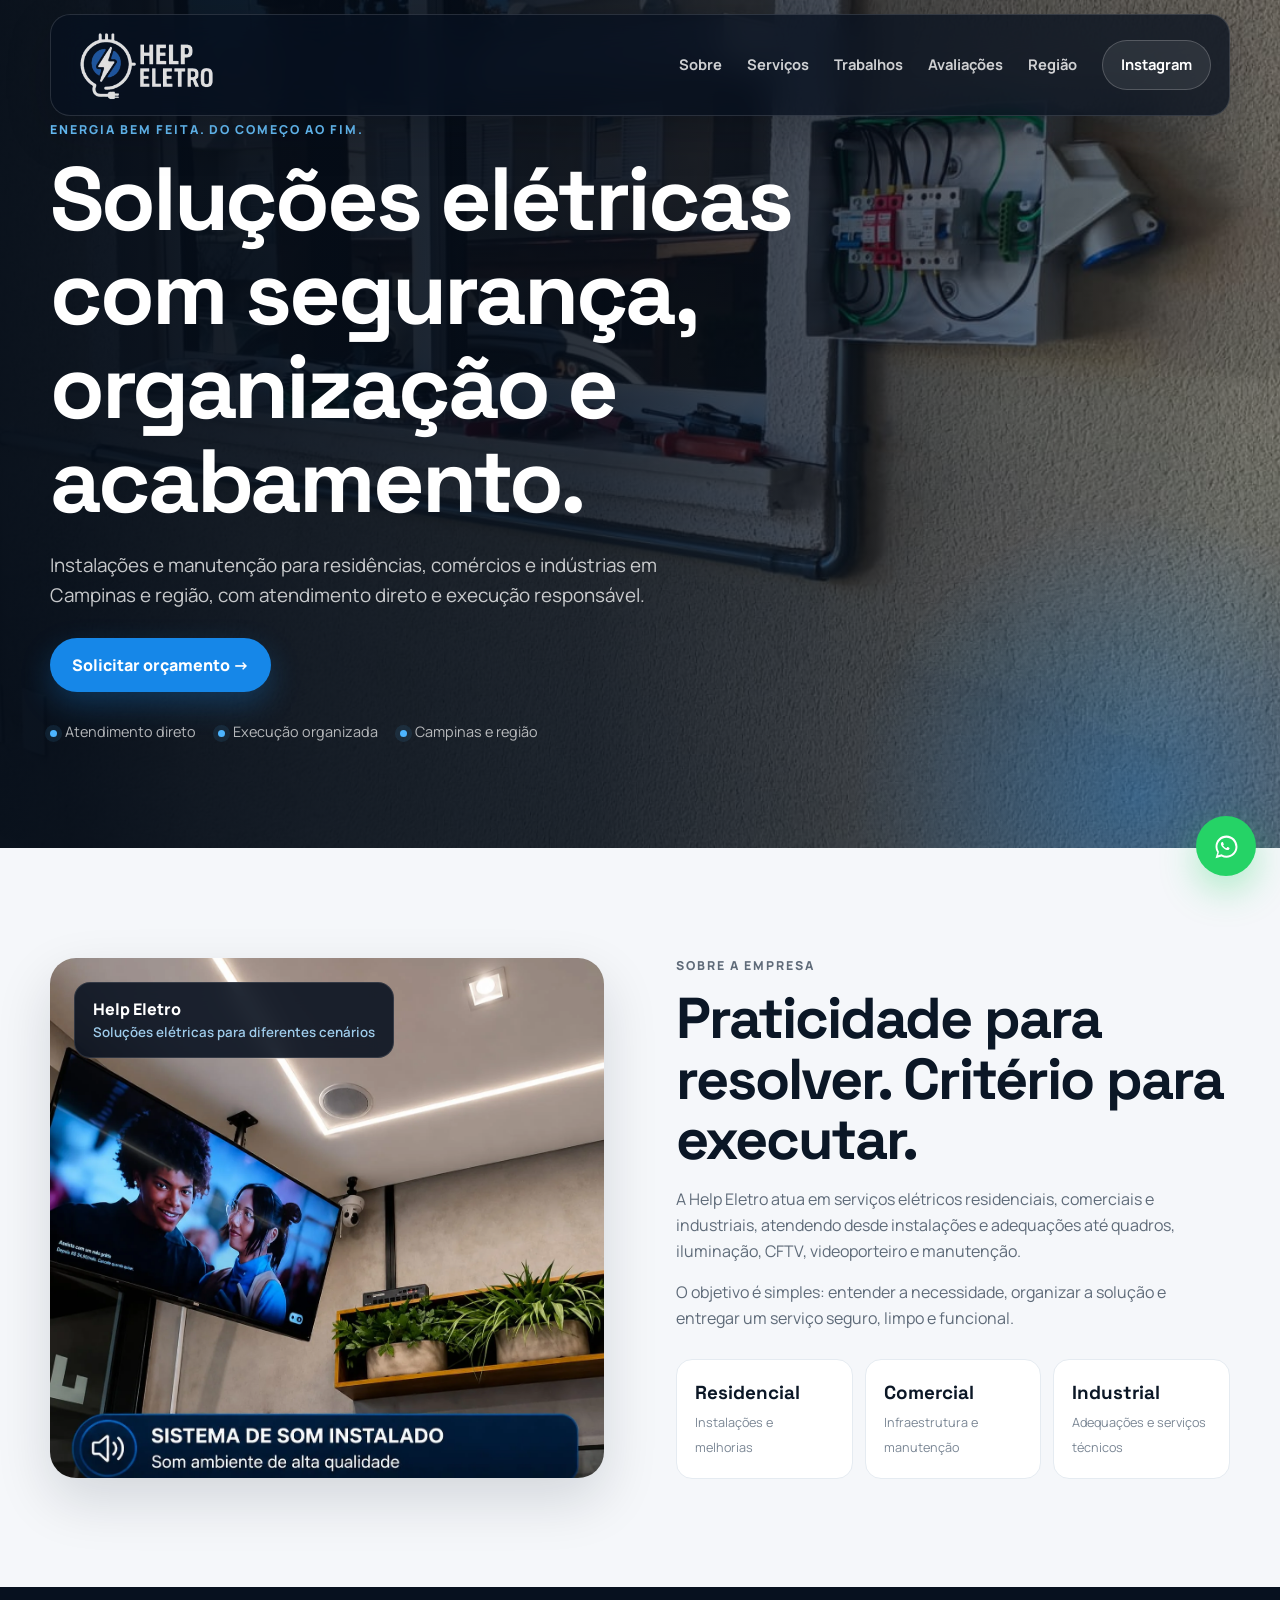
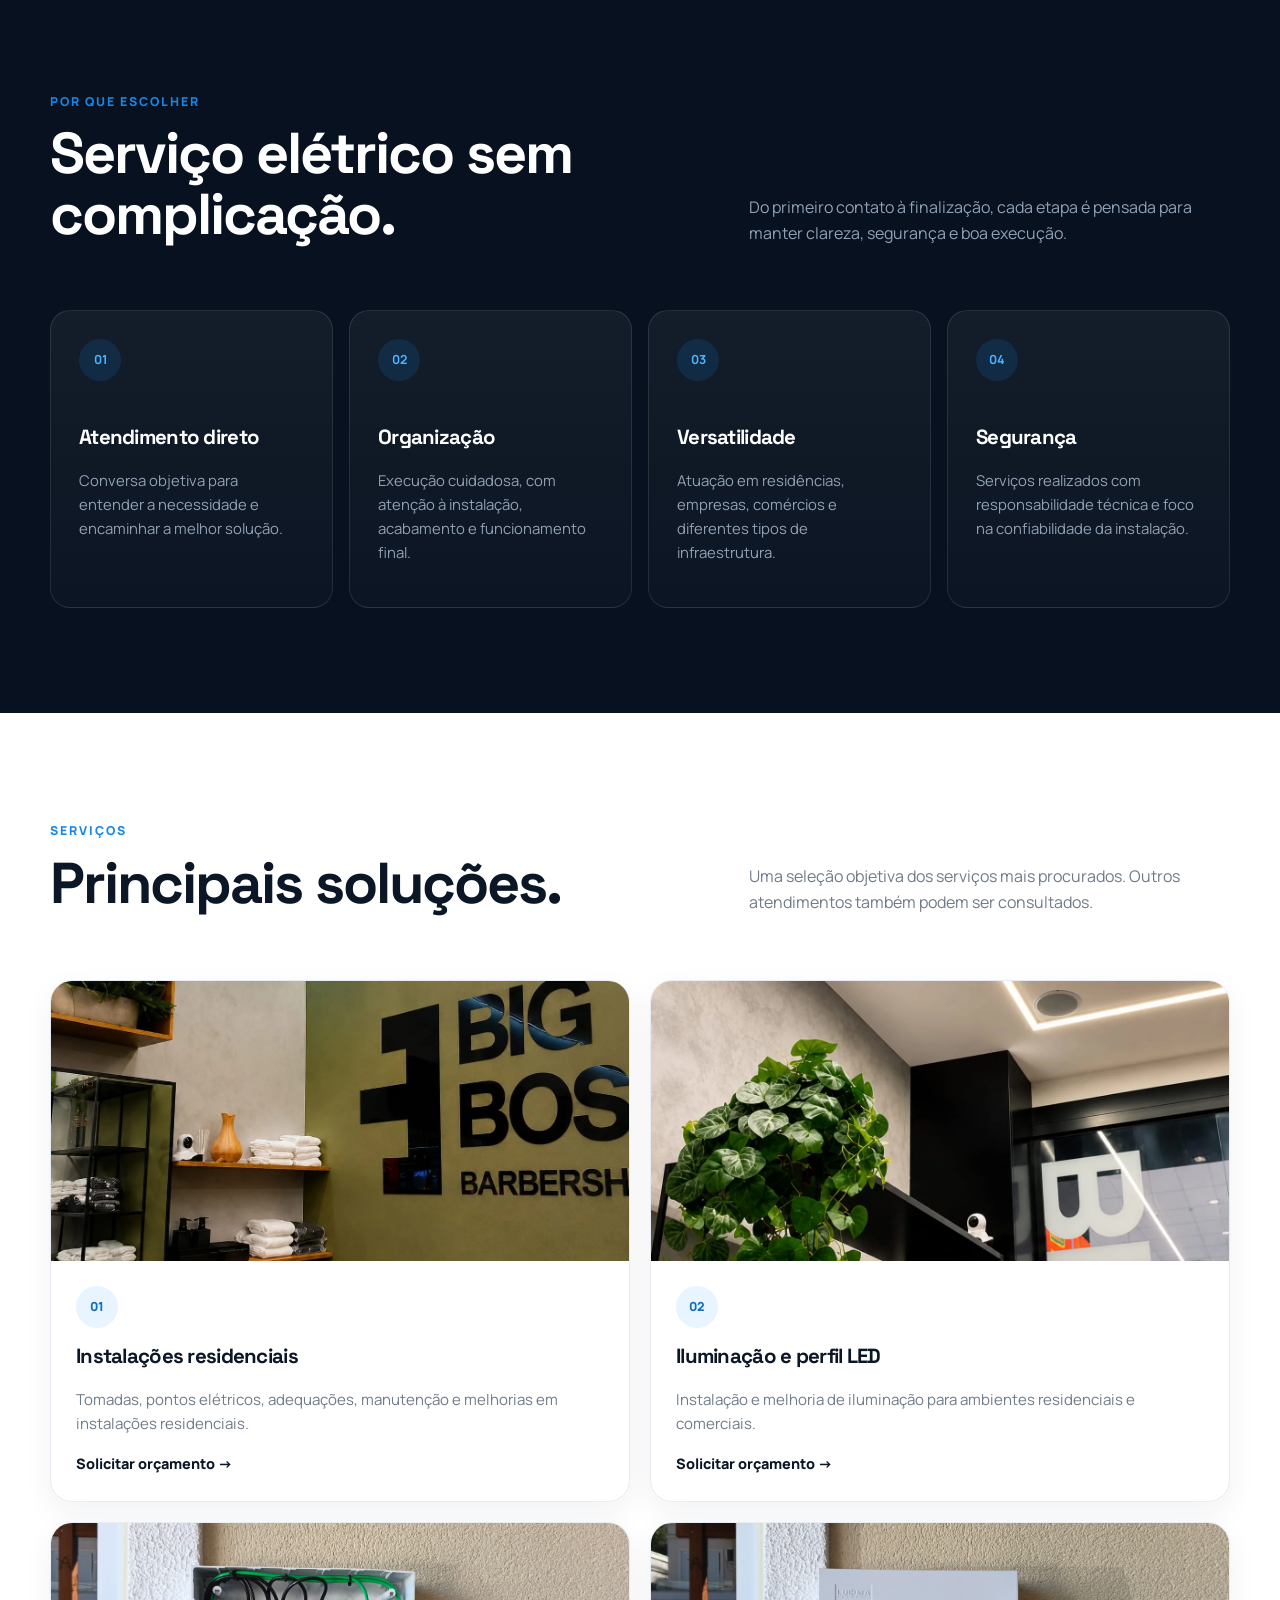
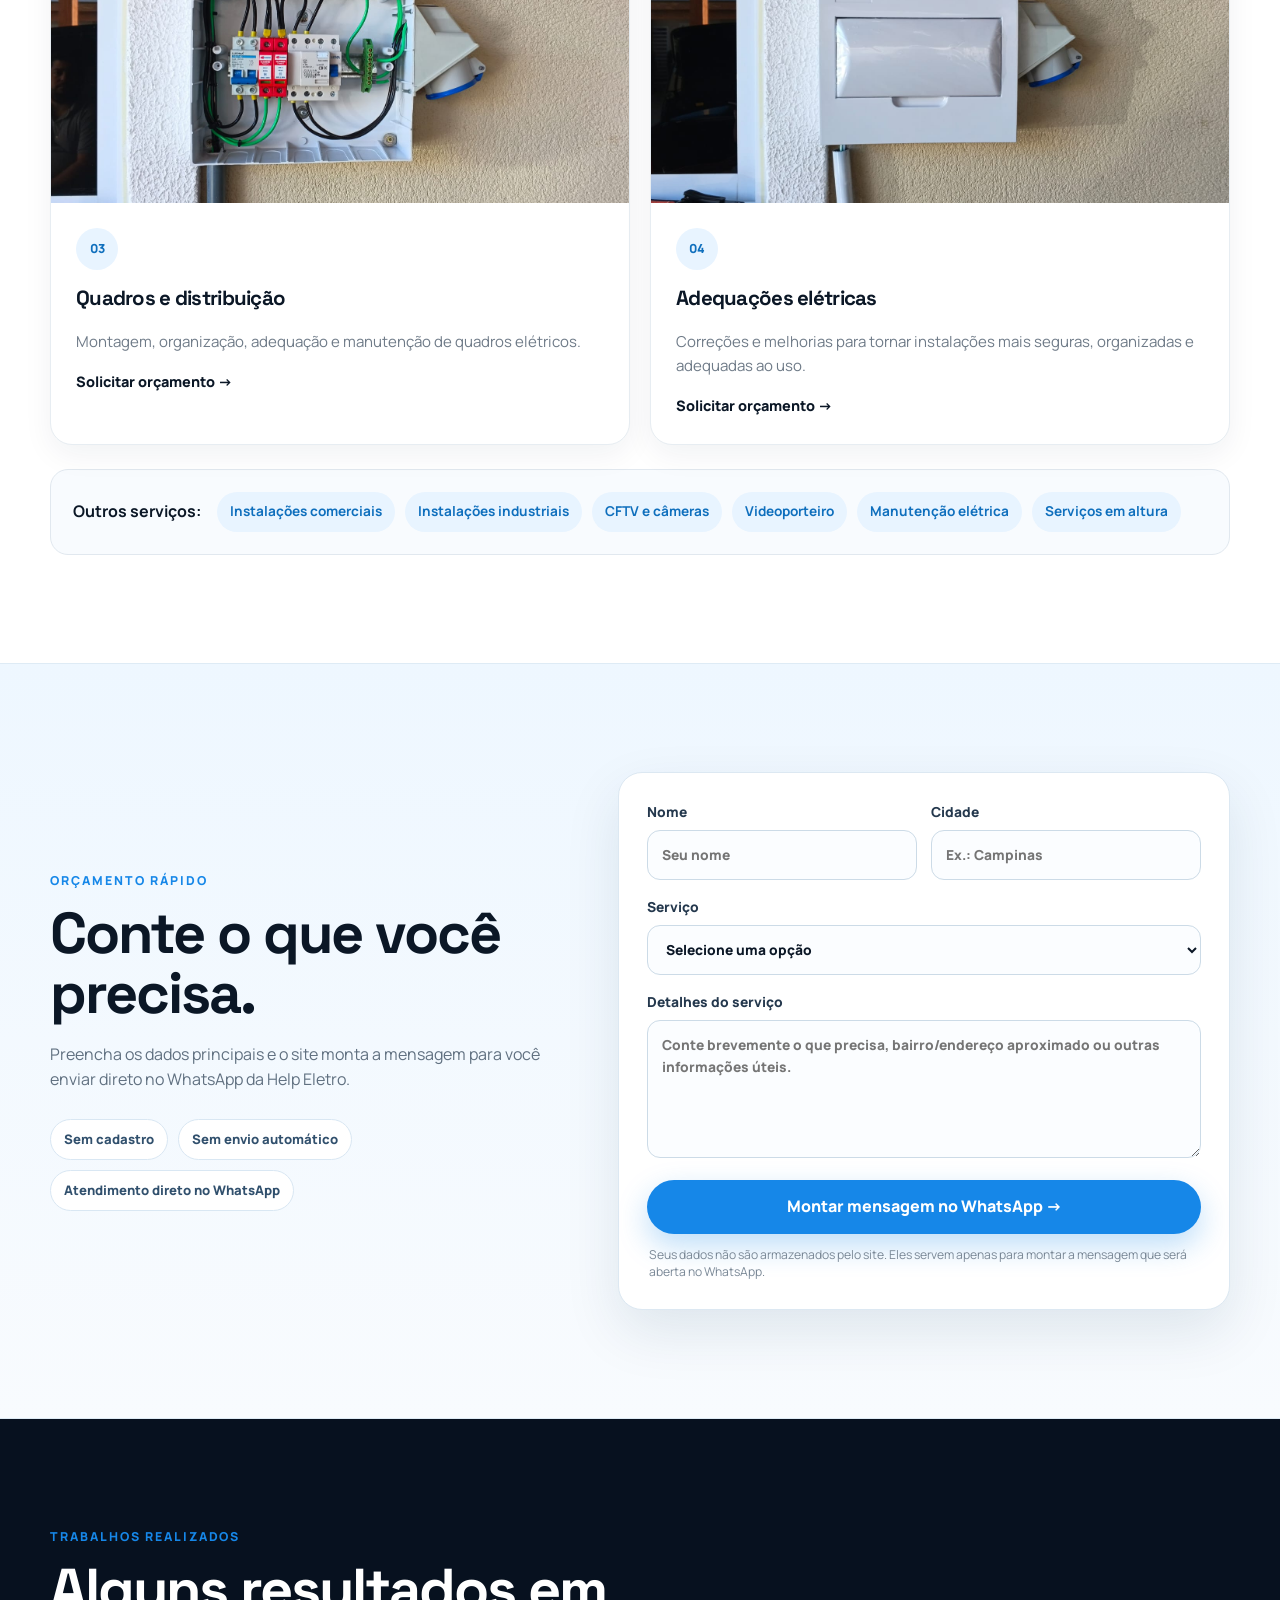
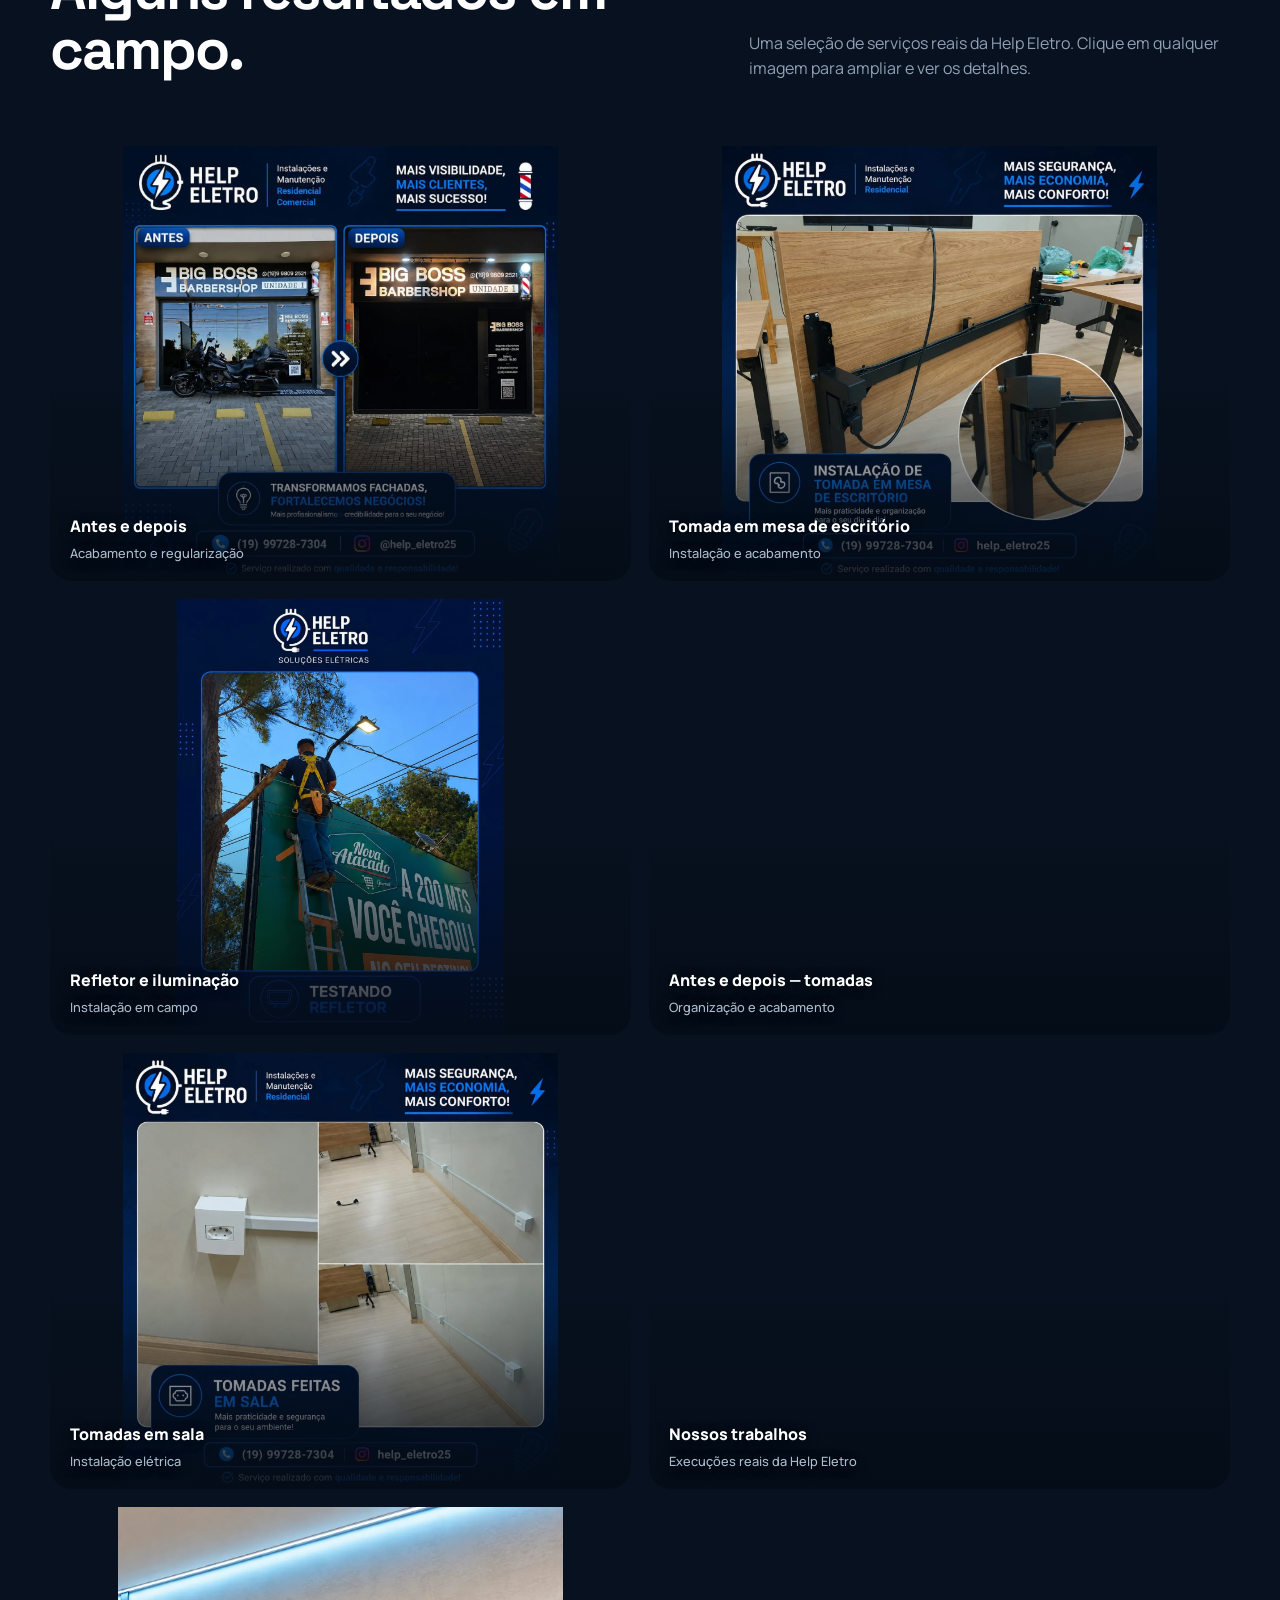
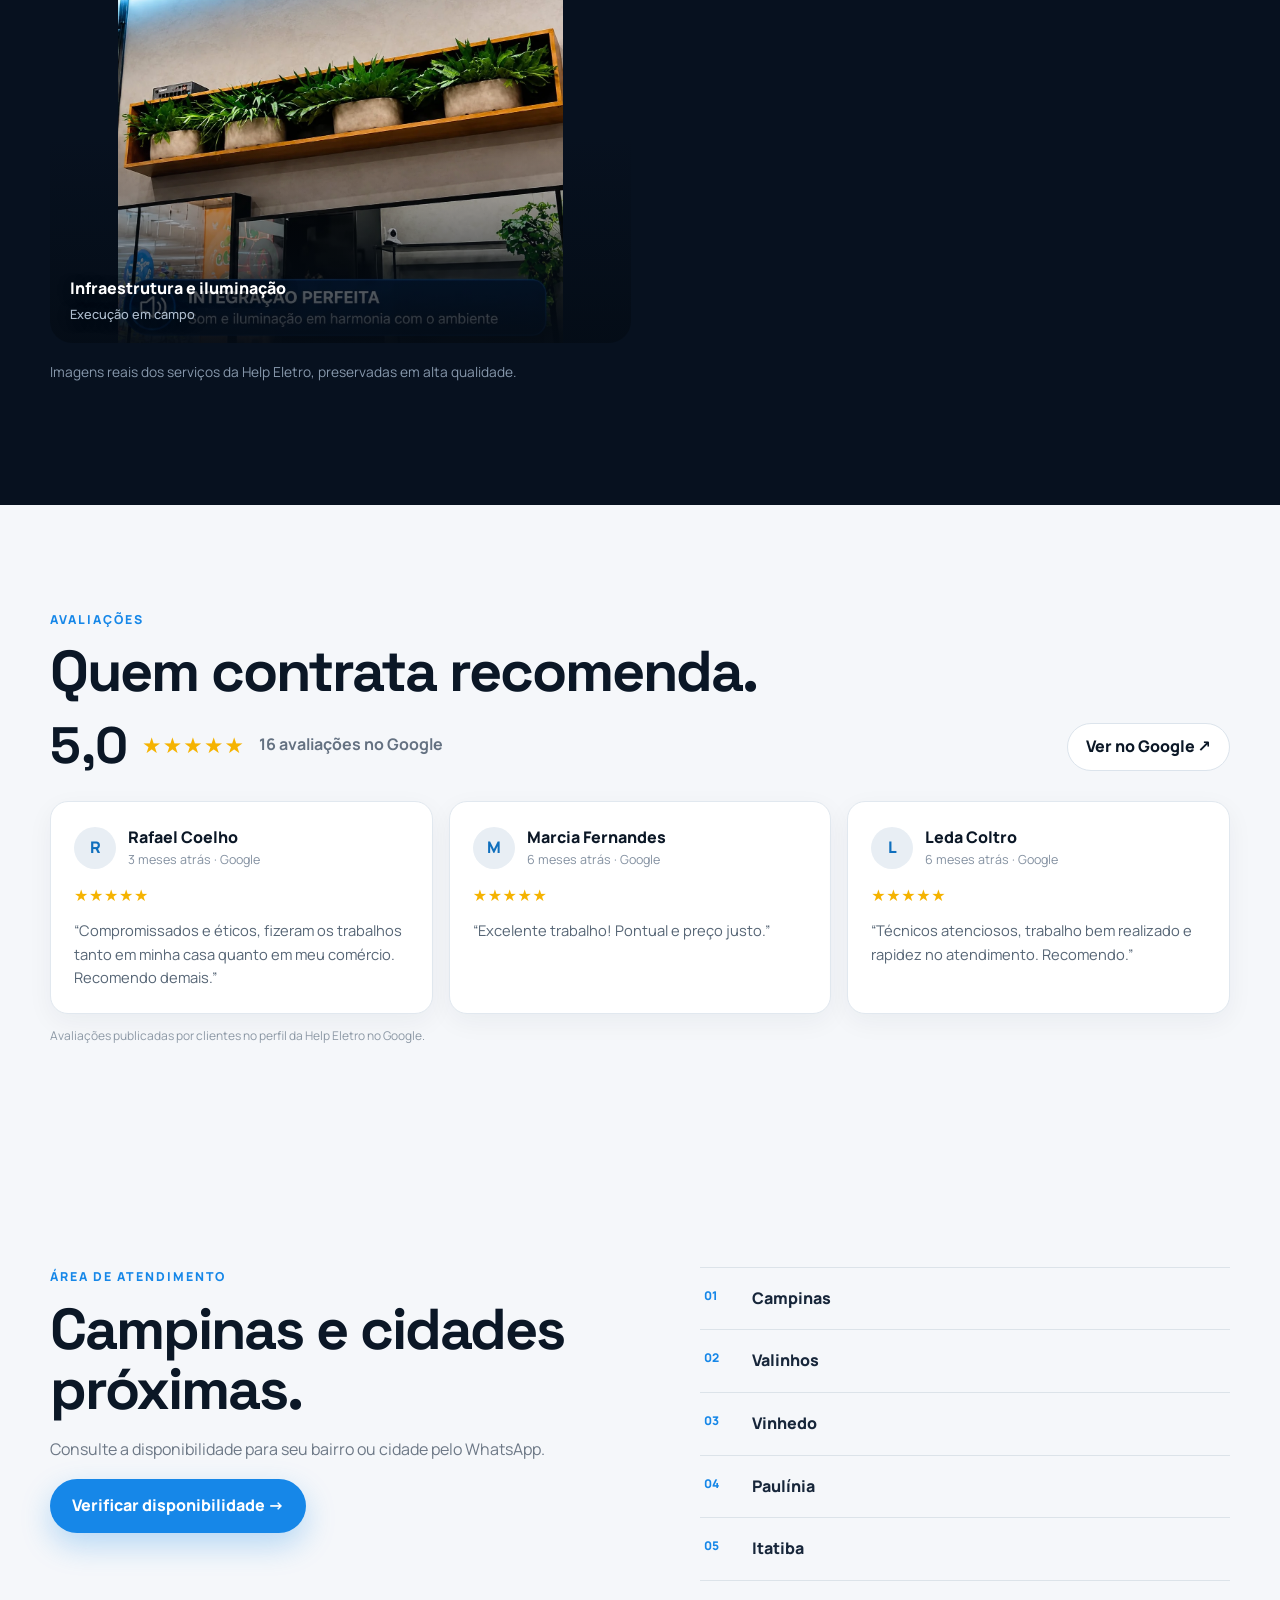
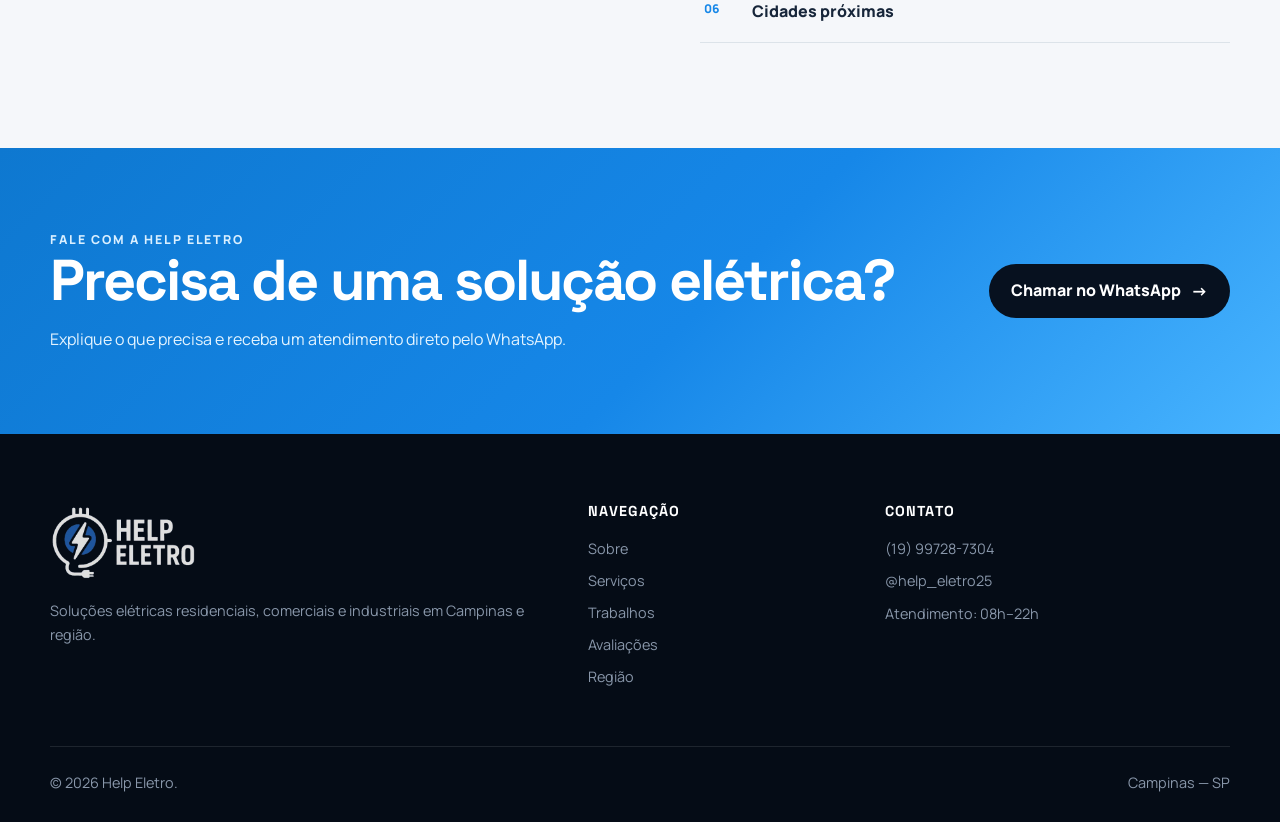
==== commit 336482b3: "Reforça identidade da Help Eletro para mecanismos de busca" ====
--- a/index.html
+++ b/index.html
@@ -3,19 +3,19 @@
 <head>
 <meta charset="utf-8">
 <meta name="viewport" content="width=device-width,initial-scale=1">
-<meta name="description" content="Soluções elétricas residenciais, comerciais e industriais em Campinas e região.">
+<meta name="description" content="A Help Eletro oferece soluções elétricas residenciais, comerciais e industriais em Campinas e região, com segurança e execução organizada.">
 <link rel="canonical" href="https://helpeletro.com.br/">
 <meta property="og:type" content="website">
 <meta property="og:locale" content="pt_BR">
 <meta property="og:site_name" content="Help Eletro">
 <meta property="og:title" content="Help Eletro | Soluções elétricas em Campinas e região">
-<meta property="og:description" content="Instalações elétricas residenciais, comerciais e industriais, com atendimento direto, execução organizada e foco em segurança.">
+<meta property="og:description" content="A Help Eletro oferece soluções elétricas residenciais, comerciais e industriais em Campinas e região, com segurança e execução organizada.">
 <meta property="og:url" content="https://helpeletro.com.br/">
 <meta property="og:image" content="https://helpeletro.com.br/assets/infraestrutura.jpeg">
 <meta property="og:image:alt" content="Help Eletro - Soluções elétricas em Campinas e região">
 <meta name="twitter:card" content="summary_large_image">
 <meta name="twitter:title" content="Help Eletro | Soluções elétricas em Campinas e região">
-<meta name="twitter:description" content="Instalações elétricas residenciais, comerciais e industriais, com atendimento direto e segurança.">
+<meta name="twitter:description" content="A Help Eletro oferece soluções elétricas residenciais, comerciais e industriais em Campinas e região, com segurança e execução organizada.">
 <meta name="twitter:image" content="https://helpeletro.com.br/assets/infraestrutura.jpeg">
 <meta name="theme-color" content="#07111f">
 <link rel="icon" href="/favicon.ico" sizes="any">
@@ -31,48 +31,133 @@
 <script type="application/ld+json">
 {
   "@context": "https://schema.org",
-  "@type": "Electrician",
-  "@id": "https://helpeletro.com.br/#empresa",
-  "name": "Help Eletro",
-  "url": "https://helpeletro.com.br/",
-  "logo": "https://helpeletro.com.br/assets/logo-help-eletro.png",
-  "image": "https://helpeletro.com.br/assets/infraestrutura.jpeg",
-  "description": "Soluções elétricas residenciais, comerciais e industriais em Campinas e região.",
-  "telephone": "+55 19 99728-7304",
-  "address": {
-    "@type": "PostalAddress",
-    "streetAddress": "R. do Porto, 17 - Jardim Parque Portugal",
-    "addressLocality": "Valinhos",
-    "addressRegion": "SP",
-    "postalCode": "13273-263",
-    "addressCountry": "BR"
-  },
-  "areaServed": [
-    {"@type": "City", "name": "Campinas"},
-    {"@type": "City", "name": "Valinhos"},
-    {"@type": "City", "name": "Vinhedo"},
-    {"@type": "City", "name": "Paulínia"},
-    {"@type": "City", "name": "Itatiba"}
-  ],
-  "sameAs": [
-    "https://www.instagram.com/help_eletro25",
-    "https://share.google/EdUS99mZEppDC4dBQ"
-  ],
-  "hasOfferCatalog": {
-    "@type": "OfferCatalog",
-    "name": "Serviços elétricos da Help Eletro",
-    "itemListElement": [
-      {"@type": "Offer", "itemOffered": {"@type": "Service", "name": "Instalações residenciais"}},
-      {"@type": "Offer", "itemOffered": {"@type": "Service", "name": "Iluminação e perfil LED"}},
-      {"@type": "Offer", "itemOffered": {"@type": "Service", "name": "Quadros e distribuição"}},
-      {"@type": "Offer", "itemOffered": {"@type": "Service", "name": "Adequações elétricas"}},
-      {"@type": "Offer", "itemOffered": {"@type": "Service", "name": "Instalações comerciais"}},
-      {"@type": "Offer", "itemOffered": {"@type": "Service", "name": "Instalações industriais"}},
-      {"@type": "Offer", "itemOffered": {"@type": "Service", "name": "CFTV e câmeras"}},
-      {"@type": "Offer", "itemOffered": {"@type": "Service", "name": "Videoporteiro"}},
-      {"@type": "Offer", "itemOffered": {"@type": "Service", "name": "Manutenção elétrica"}}
-    ]
-  }
+  "@graph": [
+    {
+      "@type": "Electrician",
+      "@id": "https://helpeletro.com.br/#empresa",
+      "name": "Help Eletro",
+      "url": "https://helpeletro.com.br/",
+      "logo": "https://helpeletro.com.br/assets/logo-help-eletro.png",
+      "image": "https://helpeletro.com.br/assets/infraestrutura.jpeg",
+      "description": "A Help Eletro oferece soluções elétricas residenciais, comerciais e industriais em Campinas e região, com segurança e execução organizada.",
+      "telephone": "+55 19 99728-7304",
+      "address": {
+        "@type": "PostalAddress",
+        "streetAddress": "R. do Porto, 17 - Jardim Parque Portugal",
+        "addressLocality": "Valinhos",
+        "addressRegion": "SP",
+        "postalCode": "13273-263",
+        "addressCountry": "BR"
+      },
+      "areaServed": [
+        {
+          "@type": "City",
+          "name": "Campinas"
+        },
+        {
+          "@type": "City",
+          "name": "Valinhos"
+        },
+        {
+          "@type": "City",
+          "name": "Vinhedo"
+        },
+        {
+          "@type": "City",
+          "name": "Paulínia"
+        },
+        {
+          "@type": "City",
+          "name": "Itatiba"
+        }
+      ],
+      "sameAs": [
+        "https://www.instagram.com/help_eletro25",
+        "https://share.google/EdUS99mZEppDC4dBQ"
+      ],
+      "hasOfferCatalog": {
+        "@type": "OfferCatalog",
+        "name": "Serviços elétricos da Help Eletro",
+        "itemListElement": [
+          {
+            "@type": "Offer",
+            "itemOffered": {
+              "@type": "Service",
+              "name": "Instalações residenciais"
+            }
+          },
+          {
+            "@type": "Offer",
+            "itemOffered": {
+              "@type": "Service",
+              "name": "Iluminação e perfil LED"
+            }
+          },
+          {
+            "@type": "Offer",
+            "itemOffered": {
+              "@type": "Service",
+              "name": "Quadros e distribuição"
+            }
+          },
+          {
+            "@type": "Offer",
+            "itemOffered": {
+              "@type": "Service",
+              "name": "Adequações elétricas"
+            }
+          },
+          {
+            "@type": "Offer",
+            "itemOffered": {
+              "@type": "Service",
+              "name": "Instalações comerciais"
+            }
+          },
+          {
+            "@type": "Offer",
+            "itemOffered": {
+              "@type": "Service",
+              "name": "Instalações industriais"
+            }
+          },
+          {
+            "@type": "Offer",
+            "itemOffered": {
+              "@type": "Service",
+              "name": "CFTV e câmeras"
+            }
+          },
+          {
+            "@type": "Offer",
+            "itemOffered": {
+              "@type": "Service",
+              "name": "Videoporteiro"
+            }
+          },
+          {
+            "@type": "Offer",
+            "itemOffered": {
+              "@type": "Service",
+              "name": "Manutenção elétrica"
+            }
+          }
+        ]
+      }
+    },
+    {
+      "@type": "WebSite",
+      "@id": "https://helpeletro.com.br/#website",
+      "name": "Help Eletro",
+      "alternateName": [
+        "helpeletro.com.br"
+      ],
+      "url": "https://helpeletro.com.br/",
+      "publisher": {
+        "@id": "https://helpeletro.com.br/#empresa"
+      }
+    }
+  ]
 }
 </script>
 </head>
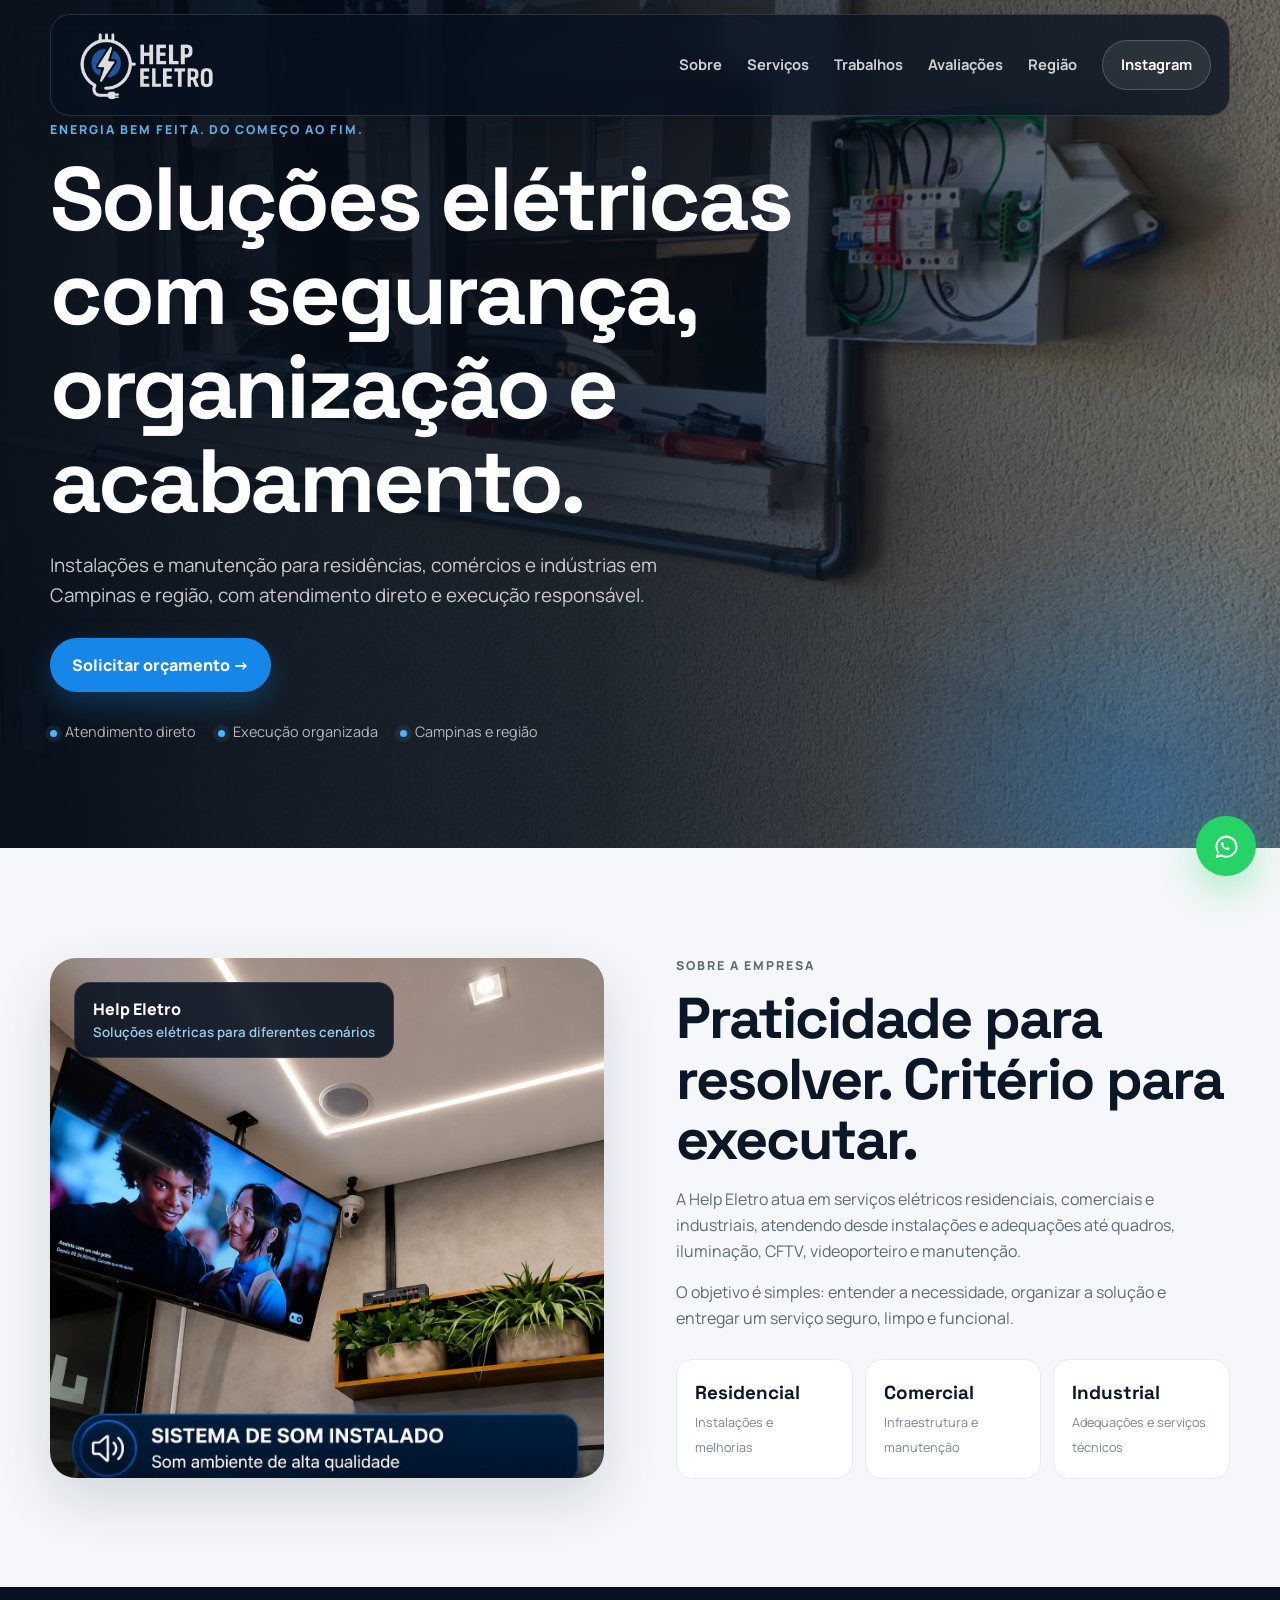
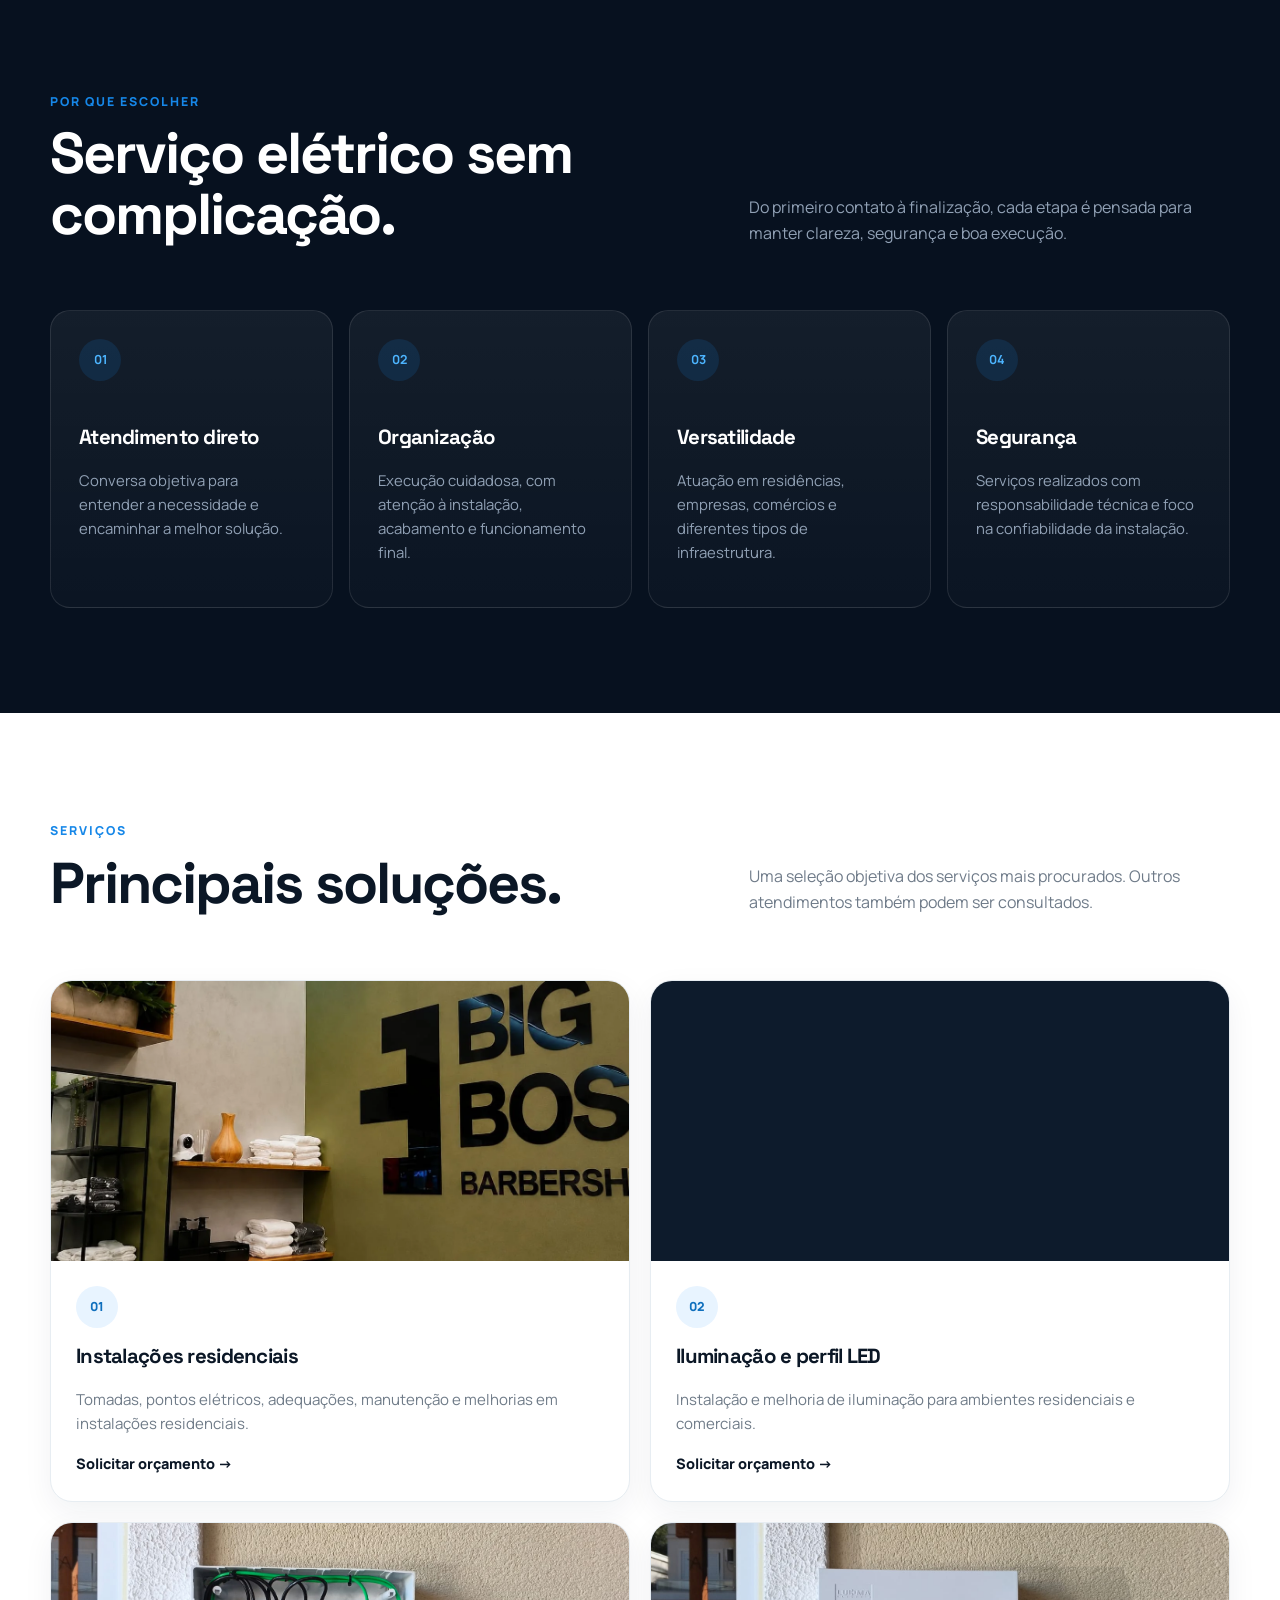
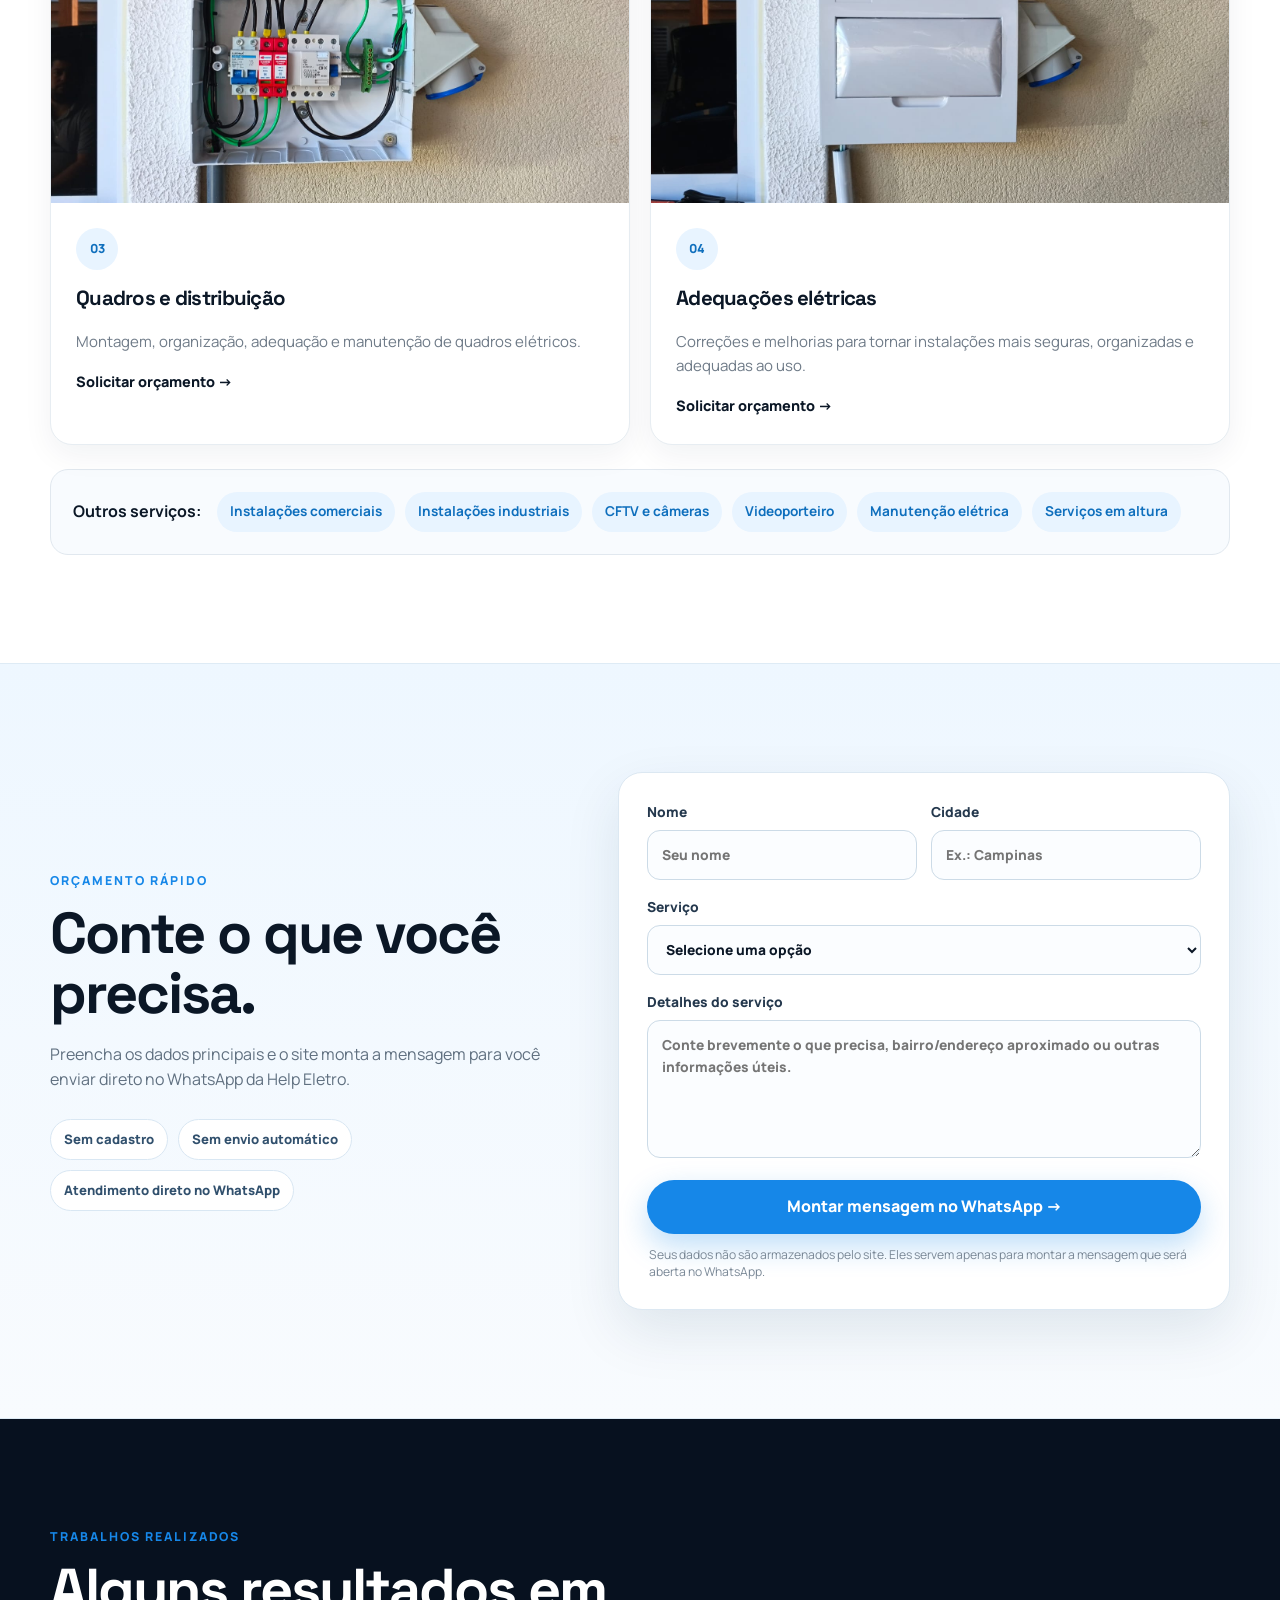
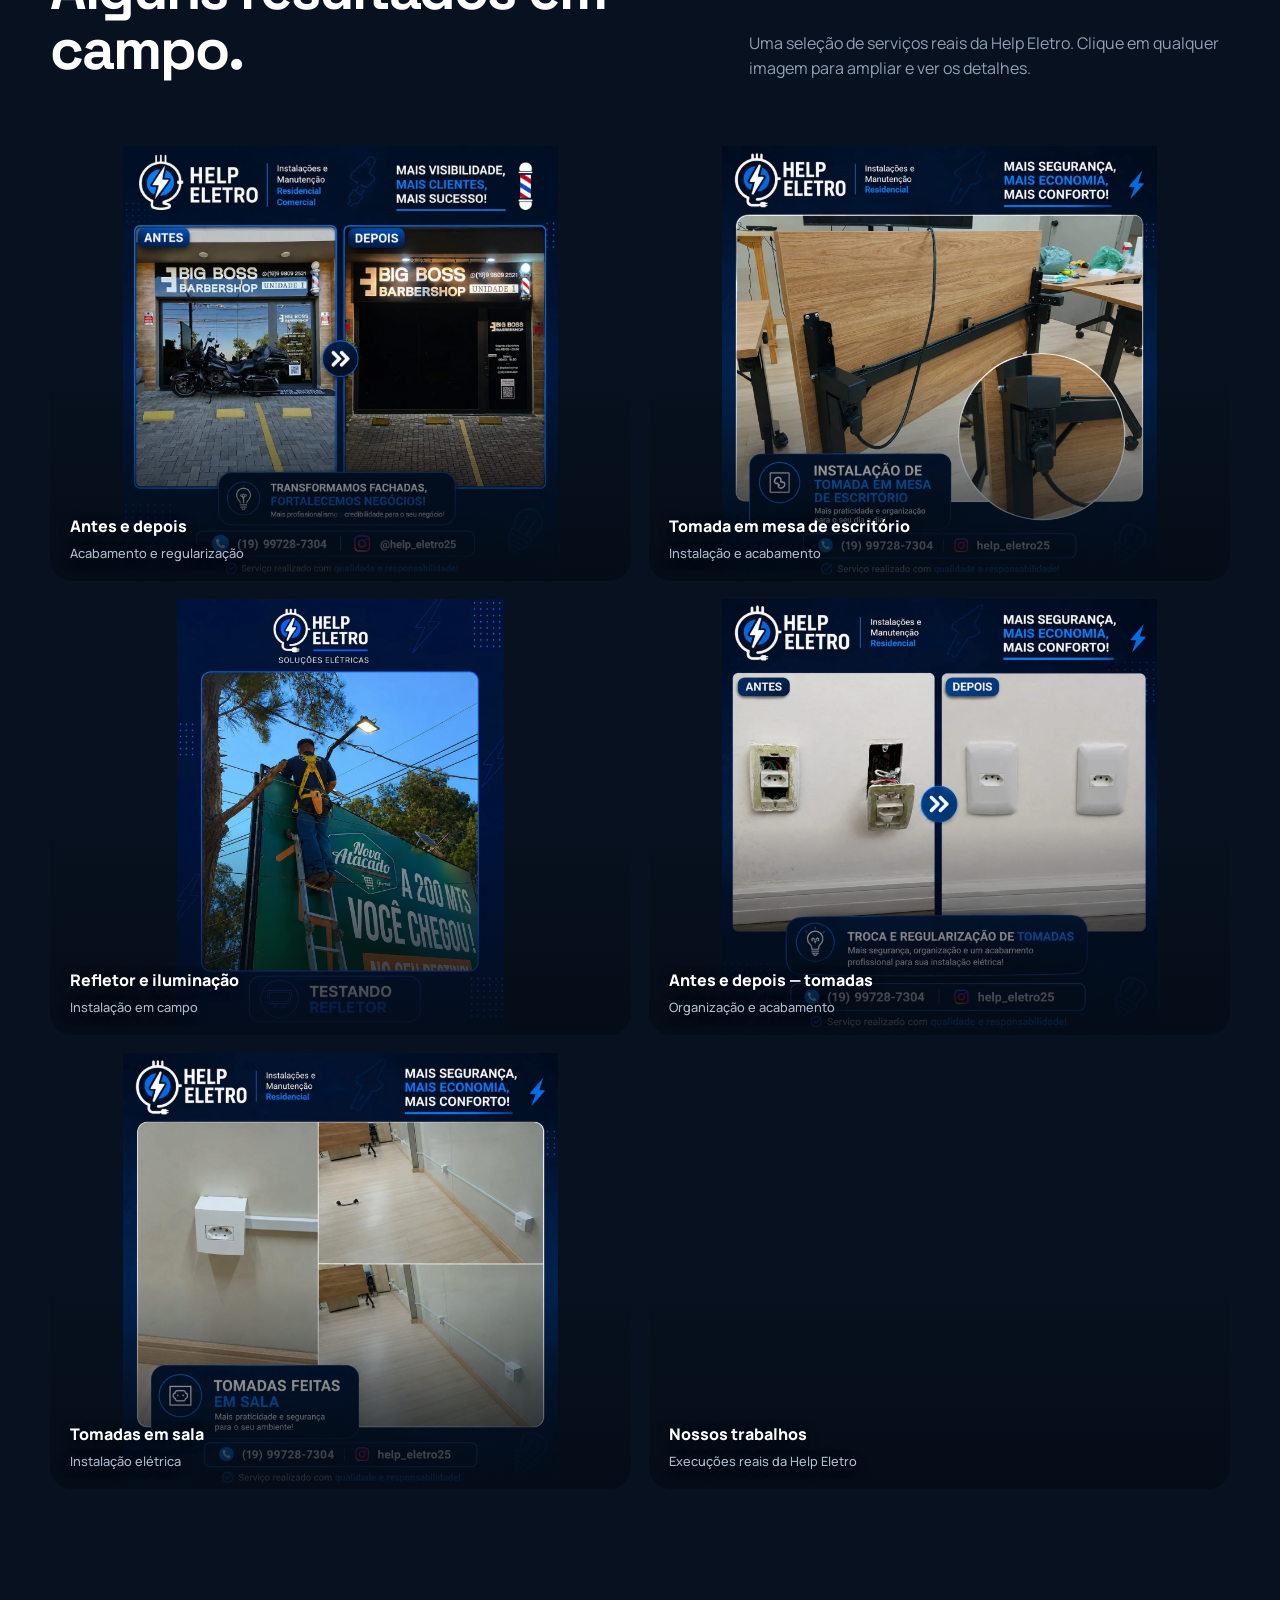
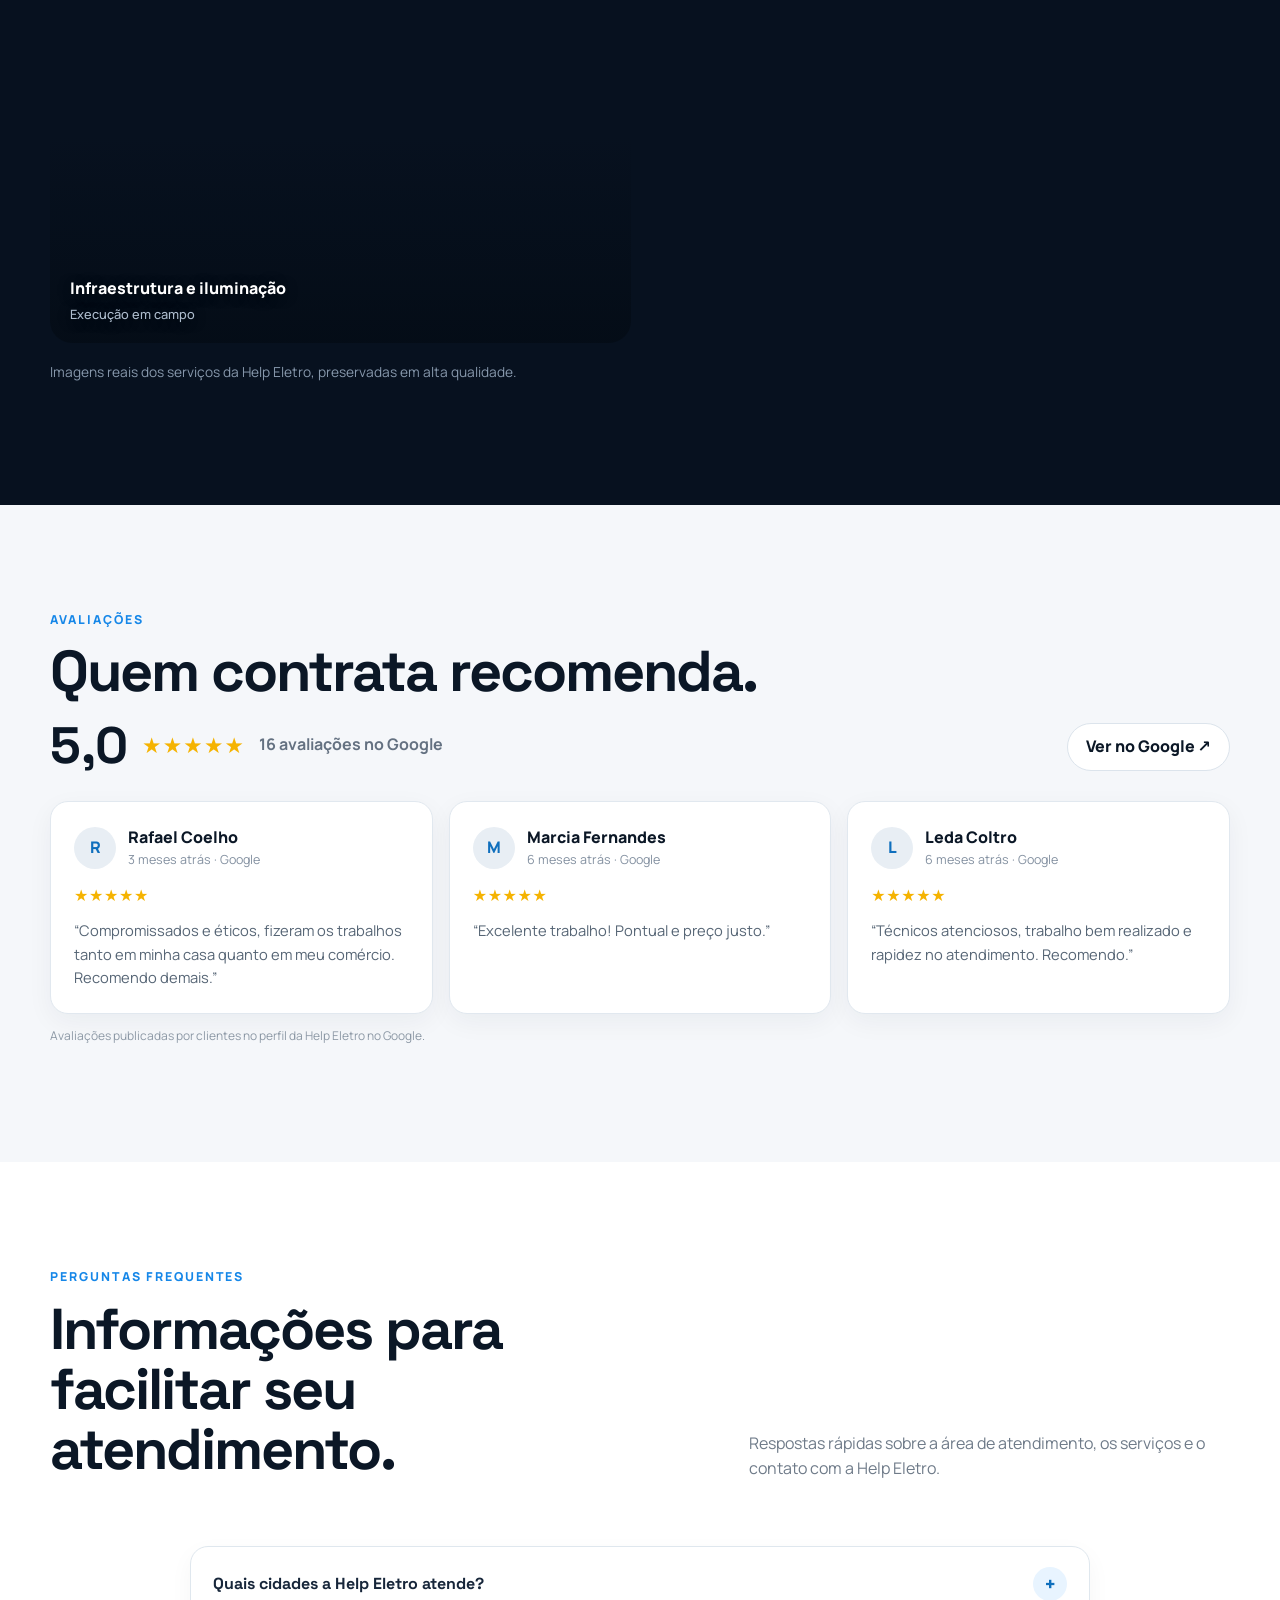
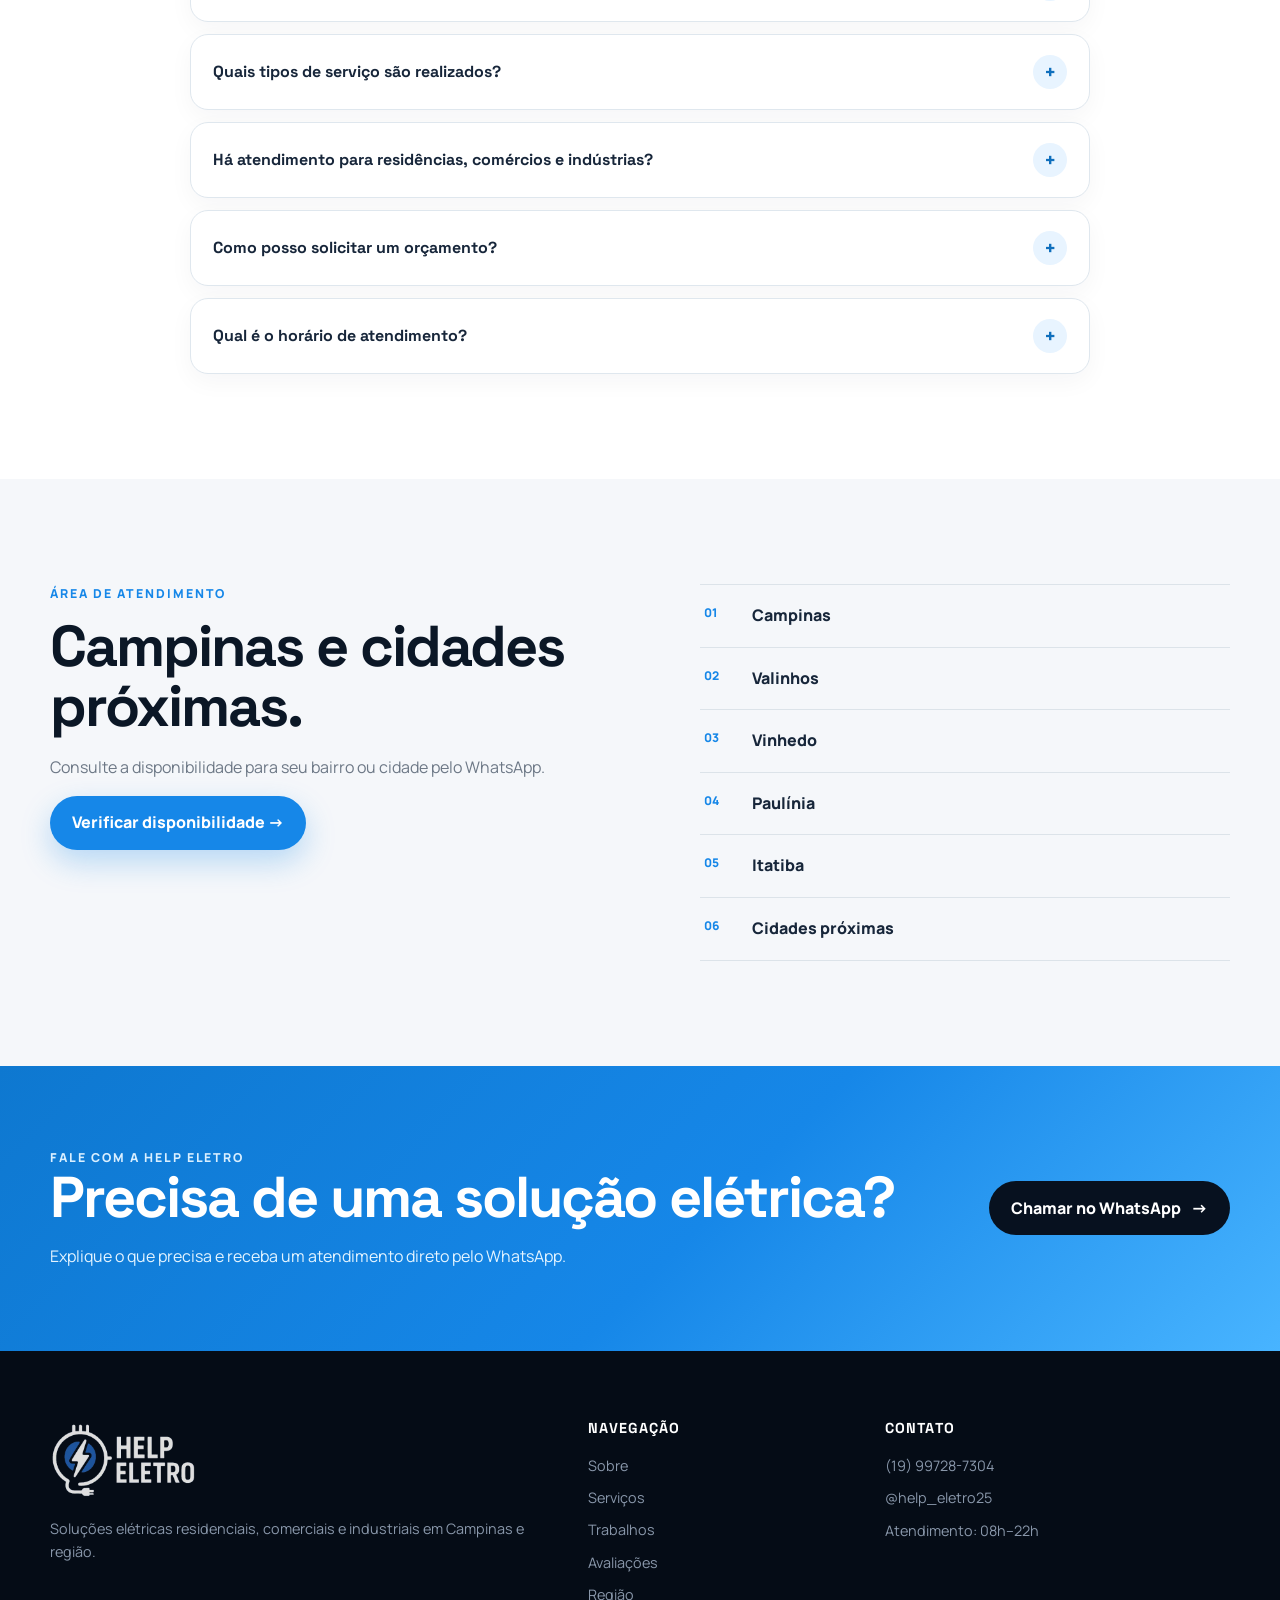
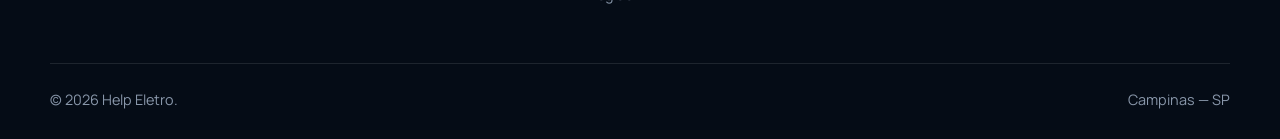
==== commit c860145e: "Melhora performance acessibilidade FAQ e página 404" ====
--- a/index.html
+++ b/index.html
@@ -23,6 +23,7 @@
 <link rel="icon" type="image/png" sizes="16x16" href="/favicon-16x16.png">
 <link rel="apple-touch-icon" sizes="180x180" href="/apple-touch-icon.png">
 <link rel="manifest" href="/site.webmanifest">
+<link rel="preload" as="image" href="/assets/infraestrutura.jpeg" fetchpriority="high">
 <title>Help Eletro | Soluções elétricas em Campinas e região</title>
 <link rel="preconnect" href="https://fonts.googleapis.com">
 <link rel="preconnect" href="https://fonts.gstatic.com" crossorigin>
@@ -162,18 +163,22 @@
 </script>
 </head>
 <body>
+<a class="skip-link" href="#conteudo">Pular para o conteúdo</a>
+<main>
 <div class="scroll-progress" id="scrollProgress" aria-hidden="true"></div>
-<section class="hero" id="inicio"><header class="wrap" id="siteHeader"><a class="brand" href="#inicio"><img src="assets/logo-help-eletro.png" alt="Help Eletro"></a><nav><a href="#sobre">Sobre</a><a href="#servicos">Serviços</a><a href="#trabalhos">Trabalhos</a><a href="#avaliacoes">Avaliações</a><a href="#regiao">Região</a><a class="nav-cta" href="https://www.instagram.com/help_eletro25" target="_blank" rel="noopener">Instagram</a></nav><button class="mobile" id="mobileBtn" type="button" aria-label="Abrir menu" aria-expanded="false" aria-controls="mobileMenu"><span></span><span></span><span></span></button><div class="mobile-menu" id="mobileMenu" aria-hidden="true"><a href="#sobre">Sobre <span>01</span></a><a href="#servicos">Serviços <span>02</span></a><a href="#trabalhos">Trabalhos <span>03</span></a><a href="#avaliacoes">Avaliações <span>04</span></a><a href="#regiao">Região <span>05</span></a><a class="mobile-instagram" href="https://www.instagram.com/help_eletro25" target="_blank" rel="noopener">Instagram ↗</a></div></header><div class="wrap hero-inner"><p class="kicker">Energia bem feita. Do começo ao fim.</p><h1>Soluções elétricas com segurança, organização e acabamento.</h1><p class="hero-copy">Instalações e manutenção para residências, comércios e indústrias em Campinas e região, com atendimento direto e execução responsável.</p><a class="btn btn-blue" href="#orcamento">Solicitar orçamento →</a><div class="trust"><span>Atendimento direto</span><span>Execução organizada</span><span>Campinas e região</span></div></div></section>
+<section class="hero" id="inicio"><header class="wrap" id="siteHeader"><a class="brand" href="#inicio"><img src="assets/logo-help-eletro.png" alt="Help Eletro" width="470" height="236" decoding="async" fetchpriority="high"></a><nav aria-label="Navegação principal"><a href="#sobre">Sobre</a><a href="#servicos">Serviços</a><a href="#trabalhos">Trabalhos</a><a href="#avaliacoes">Avaliações</a><a href="#regiao">Região</a><a class="nav-cta" href="https://www.instagram.com/help_eletro25" target="_blank" rel="noopener">Instagram</a></nav><button class="mobile" id="mobileBtn" type="button" aria-label="Abrir menu" aria-expanded="false" aria-controls="mobileMenu"><span></span><span></span><span></span></button><nav class="mobile-menu" id="mobileMenu" aria-label="Navegação móvel" aria-hidden="true"><a href="#sobre">Sobre <span>01</span></a><a href="#servicos">Serviços <span>02</span></a><a href="#trabalhos">Trabalhos <span>03</span></a><a href="#avaliacoes">Avaliações <span>04</span></a><a href="#regiao">Região <span>05</span></a><a class="mobile-instagram" href="https://www.instagram.com/help_eletro25" target="_blank" rel="noopener">Instagram ↗</a></nav></header><div class="wrap hero-inner" id="conteudo" tabindex="-1"><p class="kicker">Energia bem feita. Do começo ao fim.</p><h1>Soluções elétricas com segurança, organização e acabamento.</h1><p class="hero-copy">Instalações e manutenção para residências, comércios e indústrias em Campinas e região, com atendimento direto e execução responsável.</p><a class="btn btn-blue" href="#orcamento">Solicitar orçamento →</a><div class="trust"><span>Atendimento direto</span><span>Execução organizada</span><span>Campinas e região</span></div></div></section>
 <section class="about" id="sobre"><div class="wrap about-grid"><div class="about-photo reveal"><div class="badge">Help Eletro<small>Soluções elétricas para diferentes cenários</small></div></div><div class="about-copy reveal"><p class="kicker">Sobre a empresa</p><h2>Praticidade para resolver. Critério para executar.</h2><p>A Help Eletro atua em serviços elétricos residenciais, comerciais e industriais, atendendo desde instalações e adequações até quadros, iluminação, CFTV, videoporteiro e manutenção.</p><p>O objetivo é simples: entender a necessidade, organizar a solução e entregar um serviço seguro, limpo e funcional.</p><div class="stats"><div><strong>Residencial</strong><span>Instalações e melhorias</span></div><div><strong>Comercial</strong><span>Infraestrutura e manutenção</span></div><div><strong>Industrial</strong><span>Adequações e serviços técnicos</span></div></div></div></div></section>
 <section class="diffs"><div class="wrap"><div class="section-head dark-head reveal"><div><p class="kicker">Por que escolher</p><h2>Serviço elétrico sem complicação.</h2></div><p>Do primeiro contato à finalização, cada etapa é pensada para manter clareza, segurança e boa execução.</p></div><div class="diff-grid"><article class="diff reveal"><b>01</b><h3>Atendimento direto</h3><p>Conversa objetiva para entender a necessidade e encaminhar a melhor solução.</p></article><article class="diff reveal"><b>02</b><h3>Organização</h3><p>Execução cuidadosa, com atenção à instalação, acabamento e funcionamento final.</p></article><article class="diff reveal"><b>03</b><h3>Versatilidade</h3><p>Atuação em residências, empresas, comércios e diferentes tipos de infraestrutura.</p></article><article class="diff reveal"><b>04</b><h3>Segurança</h3><p>Serviços realizados com responsabilidade técnica e foco na confiabilidade da instalação.</p></article></div></div></section>
-<section class="services" id="servicos"><div class="wrap"><div class="section-head reveal"><div><p class="kicker">Serviços</p><h2>Principais soluções.</h2></div><p>Uma seleção objetiva dos serviços mais procurados. Outros atendimentos também podem ser consultados.</p></div><div class="cards"><article class="card reveal"><div class="card-img"><img src="assets/acabamento.webp" alt="Instalações residenciais" loading="lazy"></div><div class="card-body"><span class="num">01</span><h3>Instalações residenciais</h3><p>Tomadas, pontos elétricos, adequações, manutenção e melhorias em instalações residenciais.</p><a href="https://wa.me/5519997287304?text=Ol%C3%A1%21%20Vi%20no%20site%20da%20Help%20Eletro%20o%20servi%C3%A7o%20de%20Instala%C3%A7%C3%B5es%20residenciais%20e%20gostaria%20de%20solicitar%20um%20or%C3%A7amento." target="_blank" rel="noopener">Solicitar orçamento →</a></div></article><article class="card reveal"><div class="card-img"><img src="assets/perfil-led.webp" alt="Iluminação e perfil LED" loading="lazy"></div><div class="card-body"><span class="num">02</span><h3>Iluminação e perfil LED</h3><p>Instalação e melhoria de iluminação para ambientes residenciais e comerciais.</p><a href="https://wa.me/5519997287304?text=Ol%C3%A1%21%20Vi%20no%20site%20da%20Help%20Eletro%20o%20servi%C3%A7o%20de%20Ilumina%C3%A7%C3%A3o%20e%20perfil%20LED%20e%20gostaria%20de%20solicitar%20um%20or%C3%A7amento." target="_blank" rel="noopener">Solicitar orçamento →</a></div></article><article class="card reveal"><div class="card-img"><img src="assets/quadro-interno.jpeg" alt="Quadros e distribuição" loading="lazy"></div><div class="card-body"><span class="num">03</span><h3>Quadros e distribuição</h3><p>Montagem, organização, adequação e manutenção de quadros elétricos.</p><a href="https://wa.me/5519997287304?text=Ol%C3%A1%21%20Vi%20no%20site%20da%20Help%20Eletro%20o%20servi%C3%A7o%20de%20Quadros%20e%20distribui%C3%A7%C3%A3o%20e%20gostaria%20de%20solicitar%20um%20or%C3%A7amento." target="_blank" rel="noopener">Solicitar orçamento →</a></div></article><article class="card reveal"><div class="card-img"><img src="assets/quadro-final.jpeg" alt="Adequações elétricas" loading="lazy"></div><div class="card-body"><span class="num">04</span><h3>Adequações elétricas</h3><p>Correções e melhorias para tornar instalações mais seguras, organizadas e adequadas ao uso.</p><a href="https://wa.me/5519997287304?text=Ol%C3%A1%21%20Vi%20no%20site%20da%20Help%20Eletro%20o%20servi%C3%A7o%20de%20Adequa%C3%A7%C3%B5es%20el%C3%A9tricas%20e%20gostaria%20de%20solicitar%20um%20or%C3%A7amento." target="_blank" rel="noopener">Solicitar orçamento →</a></div></article></div><div class="other reveal"><strong>Outros serviços:</strong><span>Instalações comerciais</span><span>Instalações industriais</span><span>CFTV e câmeras</span><span>Videoporteiro</span><span>Manutenção elétrica</span><span>Serviços em altura</span></div></div></section>
+<section class="services" id="servicos"><div class="wrap"><div class="section-head reveal"><div><p class="kicker">Serviços</p><h2>Principais soluções.</h2></div><p>Uma seleção objetiva dos serviços mais procurados. Outros atendimentos também podem ser consultados.</p></div><div class="cards"><article class="card reveal"><div class="card-img"><img src="assets/acabamento.webp" alt="Instalações residenciais" loading="lazy" decoding="async" width="1265" height="1243"></div><div class="card-body"><span class="num">01</span><h3>Instalações residenciais</h3><p>Tomadas, pontos elétricos, adequações, manutenção e melhorias em instalações residenciais.</p><a href="https://wa.me/5519997287304?text=Ol%C3%A1%21%20Vi%20no%20site%20da%20Help%20Eletro%20o%20servi%C3%A7o%20de%20Instala%C3%A7%C3%B5es%20residenciais%20e%20gostaria%20de%20solicitar%20um%20or%C3%A7amento." target="_blank" rel="noopener">Solicitar orçamento →</a></div></article><article class="card reveal"><div class="card-img"><img src="assets/perfil-led.webp" alt="Iluminação e perfil LED" loading="lazy" decoding="async" width="1266" height="1242"></div><div class="card-body"><span class="num">02</span><h3>Iluminação e perfil LED</h3><p>Instalação e melhoria de iluminação para ambientes residenciais e comerciais.</p><a href="https://wa.me/5519997287304?text=Ol%C3%A1%21%20Vi%20no%20site%20da%20Help%20Eletro%20o%20servi%C3%A7o%20de%20Ilumina%C3%A7%C3%A3o%20e%20perfil%20LED%20e%20gostaria%20de%20solicitar%20um%20or%C3%A7amento." target="_blank" rel="noopener">Solicitar orçamento →</a></div></article><article class="card reveal"><div class="card-img"><img src="assets/quadro-interno.jpeg" alt="Quadros e distribuição" loading="lazy" decoding="async" width="1599" height="720"></div><div class="card-body"><span class="num">03</span><h3>Quadros e distribuição</h3><p>Montagem, organização, adequação e manutenção de quadros elétricos.</p><a href="https://wa.me/5519997287304?text=Ol%C3%A1%21%20Vi%20no%20site%20da%20Help%20Eletro%20o%20servi%C3%A7o%20de%20Quadros%20e%20distribui%C3%A7%C3%A3o%20e%20gostaria%20de%20solicitar%20um%20or%C3%A7amento." target="_blank" rel="noopener">Solicitar orçamento →</a></div></article><article class="card reveal"><div class="card-img"><img src="assets/quadro-final.jpeg" alt="Adequações elétricas" loading="lazy" decoding="async" width="1599" height="720"></div><div class="card-body"><span class="num">04</span><h3>Adequações elétricas</h3><p>Correções e melhorias para tornar instalações mais seguras, organizadas e adequadas ao uso.</p><a href="https://wa.me/5519997287304?text=Ol%C3%A1%21%20Vi%20no%20site%20da%20Help%20Eletro%20o%20servi%C3%A7o%20de%20Adequa%C3%A7%C3%B5es%20el%C3%A9tricas%20e%20gostaria%20de%20solicitar%20um%20or%C3%A7amento." target="_blank" rel="noopener">Solicitar orçamento →</a></div></article></div><div class="other reveal"><strong>Outros serviços:</strong><span>Instalações comerciais</span><span>Instalações industriais</span><span>CFTV e câmeras</span><span>Videoporteiro</span><span>Manutenção elétrica</span><span>Serviços em altura</span></div></div></section>
 <section class="quote" id="orcamento"><div class="wrap quote-grid"><div class="quote-copy reveal"><p class="kicker">Orçamento rápido</p><h2>Conte o que você precisa.</h2><p>Preencha os dados principais e o site monta a mensagem para você enviar direto no WhatsApp da Help Eletro.</p><div class="quote-points"><span>Sem cadastro</span><span>Sem envio automático</span><span>Atendimento direto no WhatsApp</span></div></div><form class="quote-form reveal" id="quoteForm"><div class="form-row"><label>Nome<input type="text" id="quoteName" name="nome" autocomplete="name" placeholder="Seu nome" required></label><label>Cidade<input type="text" id="quoteCity" name="cidade" autocomplete="address-level2" placeholder="Ex.: Campinas" required></label></div><label>Serviço<select id="quoteService" name="servico" required><option value="" selected disabled>Selecione uma opção</option><option>Instalações residenciais</option><option>Iluminação e perfil LED</option><option>Quadros e distribuição</option><option>Adequações elétricas</option><option>Instalações comerciais</option><option>Instalações industriais</option><option>CFTV e câmeras</option><option>Videoporteiro</option><option>Manutenção elétrica</option><option>Serviços em altura</option><option>Outro serviço</option></select></label><label>Detalhes do serviço<textarea id="quoteDetails" name="detalhes" rows="5" placeholder="Conte brevemente o que precisa, bairro/endereço aproximado ou outras informações úteis."></textarea></label><button class="btn btn-blue quote-submit" type="submit">Montar mensagem no WhatsApp →</button><p class="quote-privacy">Seus dados não são armazenados pelo site. Eles servem apenas para montar a mensagem que será aberta no WhatsApp.</p></form></div></section>
-<section class="portfolio" id="trabalhos"><div class="wrap"><div class="section-head dark-head reveal"><div><p class="kicker">Trabalhos realizados</p><h2>Alguns resultados em campo.</h2></div><p>Uma seleção de serviços reais da Help Eletro. Clique em qualquer imagem para ampliar e ver os detalhes.</p></div><div class="gallery"><button class="work reveal" data-img="assets/antes-depois.webp" data-caption="Antes e depois — acabamento elétrico"><img src="assets/antes-depois.webp" alt="Antes e depois de acabamento elétrico" loading="lazy" decoding="async"><span class="work-label">Antes e depois <span>Acabamento e regularização</span></span></button><button class="work reveal" data-img="assets/trabalho-tomada-mesa.webp" data-caption="Instalação de tomada em mesa de escritório"><img src="assets/trabalho-tomada-mesa.webp" alt="Instalação de tomada em mesa de escritório" loading="lazy" decoding="async"><span class="work-label">Tomada em mesa de escritório <span>Instalação e acabamento</span></span></button><button class="work reveal" data-img="assets/trabalho-refletor.webp" data-caption="Instalação de refletor e iluminação"><img src="assets/trabalho-refletor.webp" alt="Instalação de refletor e iluminação" loading="lazy" decoding="async"><span class="work-label">Refletor e iluminação <span>Instalação em campo</span></span></button><button class="work reveal" data-img="assets/trabalho-antes-depois-tomadas.webp" data-caption="Antes e depois — instalação de tomadas"><img src="assets/trabalho-antes-depois-tomadas.webp" alt="Antes e depois da instalação de tomadas" loading="lazy" decoding="async"><span class="work-label">Antes e depois — tomadas <span>Organização e acabamento</span></span></button><button class="work reveal" data-img="assets/trabalho-tomadas-sala.webp" data-caption="Instalação de tomadas em sala"><img src="assets/trabalho-tomadas-sala.webp" alt="Instalação de tomadas em sala" loading="lazy" decoding="async"><span class="work-label">Tomadas em sala <span>Instalação elétrica</span></span></button><button class="work reveal" data-img="assets/trabalho-nossos-trabalhos.webp" data-caption="Serviços realizados pela Help Eletro"><img src="assets/trabalho-nossos-trabalhos.webp" alt="Serviços realizados pela Help Eletro" loading="lazy" decoding="async"><span class="work-label">Nossos trabalhos <span>Execuções reais da Help Eletro</span></span></button><button class="work reveal" data-img="assets/som-iluminacao.webp" data-caption="Infraestrutura elétrica e iluminação"><img src="assets/som-iluminacao.webp" alt="Infraestrutura elétrica e iluminação" loading="lazy" decoding="async"><span class="work-label">Infraestrutura e iluminação <span>Execução em campo</span></span></button></div><p class="gallery-note">Imagens reais dos serviços da Help Eletro, preservadas em alta qualidade.</p></div></section>
+<section class="portfolio" id="trabalhos"><div class="wrap"><div class="section-head dark-head reveal"><div><p class="kicker">Trabalhos realizados</p><h2>Alguns resultados em campo.</h2></div><p>Uma seleção de serviços reais da Help Eletro. Clique em qualquer imagem para ampliar e ver os detalhes.</p></div><div class="gallery"><button class="work reveal" type="button" aria-haspopup="dialog" aria-label="Abrir imagem: Antes e depois — acabamento elétrico" data-img="assets/antes-depois.webp" data-caption="Antes e depois — acabamento elétrico"><img src="assets/antes-depois.webp" alt="Antes e depois de acabamento elétrico" loading="lazy" decoding="async" width="1254" height="1254"><span class="work-label">Antes e depois <span>Acabamento e regularização</span></span></button><button class="work reveal" type="button" aria-haspopup="dialog" aria-label="Abrir imagem: Instalação de tomada em mesa de escritório" data-img="assets/trabalho-tomada-mesa.webp" data-caption="Instalação de tomada em mesa de escritório"><img src="assets/trabalho-tomada-mesa.webp" alt="Instalação de tomada em mesa de escritório" loading="lazy" decoding="async" width="1536" height="1536"><span class="work-label">Tomada em mesa de escritório <span>Instalação e acabamento</span></span></button><button class="work reveal" type="button" aria-haspopup="dialog" aria-label="Abrir imagem: Instalação de refletor e iluminação" data-img="assets/trabalho-refletor.webp" data-caption="Instalação de refletor e iluminação"><img src="assets/trabalho-refletor.webp" alt="Instalação de refletor e iluminação" loading="lazy" decoding="async" width="1152" height="1536"><span class="work-label">Refletor e iluminação <span>Instalação em campo</span></span></button><button class="work reveal" type="button" aria-haspopup="dialog" aria-label="Abrir imagem: Antes e depois — instalação de tomadas" data-img="assets/trabalho-antes-depois-tomadas.webp" data-caption="Antes e depois — instalação de tomadas"><img src="assets/trabalho-antes-depois-tomadas.webp" alt="Antes e depois da instalação de tomadas" loading="lazy" decoding="async" width="1536" height="1536"><span class="work-label">Antes e depois — tomadas <span>Organização e acabamento</span></span></button><button class="work reveal" type="button" aria-haspopup="dialog" aria-label="Abrir imagem: Instalação de tomadas em sala" data-img="assets/trabalho-tomadas-sala.webp" data-caption="Instalação de tomadas em sala"><img src="assets/trabalho-tomadas-sala.webp" alt="Instalação de tomadas em sala" loading="lazy" decoding="async" width="1536" height="1536"><span class="work-label">Tomadas em sala <span>Instalação elétrica</span></span></button><button class="work reveal" type="button" aria-haspopup="dialog" aria-label="Abrir imagem: Serviços realizados pela Help Eletro" data-img="assets/trabalho-nossos-trabalhos.webp" data-caption="Serviços realizados pela Help Eletro"><img src="assets/trabalho-nossos-trabalhos.webp" alt="Serviços realizados pela Help Eletro" loading="lazy" decoding="async" width="1024" height="1536"><span class="work-label">Nossos trabalhos <span>Execuções reais da Help Eletro</span></span></button><button class="work reveal" type="button" aria-haspopup="dialog" aria-label="Abrir imagem: Infraestrutura elétrica e iluminação" data-img="assets/som-iluminacao.webp" data-caption="Infraestrutura elétrica e iluminação"><img src="assets/som-iluminacao.webp" alt="Infraestrutura elétrica e iluminação" loading="lazy" decoding="async" width="1268" height="1241"><span class="work-label">Infraestrutura e iluminação <span>Execução em campo</span></span></button></div><p class="gallery-note">Imagens reais dos serviços da Help Eletro, preservadas em alta qualidade.</p></div></section>
 <section class="reviews" id="avaliacoes"><div class="wrap"><div class="reviews-top reveal"><div><p class="kicker">Avaliações</p><h2>Quem contrata recomenda.</h2><div class="google-score"><strong>5,0</strong><span class="stars">★★★★★</span><span class="google-count">16 avaliações no Google</span></div></div><div class="reviews-actions"><a class="google-btn" href="https://share.google/EdUS99mZEppDC4dBQ" target="_blank" rel="noopener">Ver no Google ↗</a></div></div><div class="reviews-grid"><article class="review-card reveal"><div class="review-head"><div class="review-avatar">R</div><div><div class="review-author">Rafael Coelho</div><span class="review-time">3 meses atrás · Google</span></div></div><div class="review-rating">★★★★★</div><p class="review-text">“Compromissados e éticos, fizeram os trabalhos tanto em minha casa quanto em meu comércio. Recomendo demais.”</p></article><article class="review-card reveal"><div class="review-head"><div class="review-avatar">M</div><div><div class="review-author">Marcia Fernandes</div><span class="review-time">6 meses atrás · Google</span></div></div><div class="review-rating">★★★★★</div><p class="review-text">“Excelente trabalho! Pontual e preço justo.”</p></article><article class="review-card reveal"><div class="review-head"><div class="review-avatar">L</div><div><div class="review-author">Leda Coltro</div><span class="review-time">6 meses atrás · Google</span></div></div><div class="review-rating">★★★★★</div><p class="review-text">“Técnicos atenciosos, trabalho bem realizado e rapidez no atendimento. Recomendo.”</p></article></div><p class="google-attribution">Avaliações publicadas por clientes no perfil da Help Eletro no Google.</p></div></section>
+<section class="faq" id="faq"><div class="wrap"><div class="section-head reveal"><div><p class="kicker">Perguntas frequentes</p><h2>Informações para facilitar seu atendimento.</h2></div><p>Respostas rápidas sobre a área de atendimento, os serviços e o contato com a Help Eletro.</p></div><div class="faq-list"><details class="faq-item reveal"><summary>Quais cidades a Help Eletro atende?<span class="faq-icon" aria-hidden="true">+</span></summary><p>A Help Eletro atende Campinas, Valinhos, Vinhedo, Paulínia, Itatiba e cidades próximas. Consulte a disponibilidade para seu bairro ou cidade pelo WhatsApp.</p></details><details class="faq-item reveal"><summary>Quais tipos de serviço são realizados?<span class="faq-icon" aria-hidden="true">+</span></summary><p>São realizados serviços de instalações residenciais, comerciais e industriais, iluminação e perfil LED, quadros e distribuição, adequações elétricas, CFTV e câmeras, videoporteiro, manutenção elétrica e serviços em altura.</p></details><details class="faq-item reveal"><summary>Há atendimento para residências, comércios e indústrias?<span class="faq-icon" aria-hidden="true">+</span></summary><p>Sim. A Help Eletro atua em serviços elétricos residenciais, comerciais e industriais, de acordo com a necessidade de cada instalação.</p></details><details class="faq-item reveal"><summary>Como posso solicitar um orçamento?<span class="faq-icon" aria-hidden="true">+</span></summary><p>Você pode preencher o formulário de orçamento do site para montar uma mensagem ou entrar em contato diretamente pelo WhatsApp da Help Eletro.</p></details><details class="faq-item reveal"><summary>Qual é o horário de atendimento?<span class="faq-icon" aria-hidden="true">+</span></summary><p>O atendimento informado no site é das 08h às 22h.</p></details></div></div></section>
 <section class="region" id="regiao"><div class="wrap region-grid"><div class="reveal"><p class="kicker">Área de atendimento</p><h2>Campinas e cidades próximas.</h2><p>Consulte a disponibilidade para seu bairro ou cidade pelo WhatsApp.</p><a class="btn btn-blue" href="https://wa.me/5519997287304?text=Ol%C3%A1%21%20Vi%20no%20site%20da%20Help%20Eletro%20e%20gostaria%20de%20verificar%20a%20disponibilidade%20para%20atendimento.%0A%0ACidade%3A%20%0ABairro%2FEndere%C3%A7o%3A%20%0AServi%C3%A7o%20desejado%3A%20" target="_blank" rel="noopener">Verificar disponibilidade →</a></div><div class="cities reveal"><p><span>01</span>Campinas</p><p><span>02</span>Valinhos</p><p><span>03</span>Vinhedo</p><p><span>04</span>Paulínia</p><p><span>05</span>Itatiba</p><p><span>06</span>Cidades próximas</p></div></div></section>
 <section class="cta"><div class="wrap cta-inner"><div><p class="kicker">Fale com a Help Eletro</p><h2>Precisa de uma solução elétrica?</h2><p>Explique o que precisa e receba um atendimento direto pelo WhatsApp.</p></div><a class="btn cta-whatsapp" href="https://wa.me/5519997287304" target="_blank" rel="noopener"><span>Chamar no WhatsApp</span><span class="cta-arrow" aria-hidden="true">→</span></a></div></section>
-<footer><div class="wrap"><div class="footer-grid"><div><img src="assets/logo-help-eletro.png" alt="Help Eletro"><p>Soluções elétricas residenciais, comerciais e industriais em Campinas e região.</p></div><div><h3>Navegação</h3><a href="#sobre">Sobre</a><a href="#servicos">Serviços</a><a href="#trabalhos">Trabalhos</a><a href="#avaliacoes">Avaliações</a><a href="#regiao">Região</a></div><div><h3>Contato</h3><a href="tel:+5519997287304">(19) 99728-7304</a><a href="https://www.instagram.com/help_eletro25" target="_blank" rel="noopener">@help_eletro25</a><span>Atendimento: 08h–22h</span></div></div><div class="footer-bottom"><span>© 2026 Help Eletro.</span><span>Campinas — SP</span></div></div></footer>
+</main>
+<footer><div class="wrap"><div class="footer-grid"><div><img src="assets/logo-help-eletro.png" alt="Help Eletro" loading="lazy" decoding="async" width="470" height="236"><p>Soluções elétricas residenciais, comerciais e industriais em Campinas e região.</p></div><div><h3>Navegação</h3><a href="#sobre">Sobre</a><a href="#servicos">Serviços</a><a href="#trabalhos">Trabalhos</a><a href="#avaliacoes">Avaliações</a><a href="#regiao">Região</a></div><div><h3>Contato</h3><a href="tel:+5519997287304">(19) 99728-7304</a><a href="https://www.instagram.com/help_eletro25" target="_blank" rel="noopener">@help_eletro25</a><span>Atendimento: 08h–22h</span></div></div><div class="footer-bottom"><span>© 2026 Help Eletro.</span><span>Campinas — SP</span></div></div></footer>
 <a class="wa" href="https://wa.me/5519997287304" target="_blank" rel="noopener" aria-label="WhatsApp"><svg width="27" height="27" viewBox="0 0 32 32" fill="currentColor" aria-hidden="true"><path d="M19.11 17.49c-.25-.13-1.49-.74-1.72-.82-.23-.08-.4-.13-.57.13-.17.25-.65.82-.8.99-.15.17-.29.19-.54.06-.25-.13-1.06-.39-2.02-1.25-.75-.67-1.25-1.49-1.4-1.74-.15-.25-.02-.38.11-.51.11-.11.25-.29.38-.44.13-.15.17-.25.25-.42.08-.17.04-.32-.02-.44-.06-.13-.57-1.38-.78-1.89-.21-.5-.42-.43-.57-.44h-.49c-.17 0-.44.06-.67.32-.23.25-.88.86-.88 2.1s.9 2.44 1.03 2.61c.13.17 1.77 2.7 4.28 3.79.6.26 1.06.41 1.43.53.6.19 1.14.16 1.57.1.48-.07 1.49-.61 1.7-1.2.21-.59.21-1.09.15-1.2-.06-.11-.23-.17-.48-.29z"/><path d="M16.02 3C8.84 3 3 8.82 3 15.98c0 2.53.73 4.99 2.11 7.1L3 30l7.11-2.08a13.02 13.02 0 0 0 5.91 1.4H16c7.18 0 13-5.83 13-12.99S23.2 3 16.02 3zm0 23.94h-.01a10.62 10.62 0 0 1-5.41-1.48l-.39-.23-4.22 1.24 1.13-4.11-.25-.42a10.58 10.58 0 0 1-1.63-5.66c0-5.88 4.8-10.66 10.71-10.66 2.86 0 5.55 1.11 7.57 3.13a10.57 10.57 0 0 1 3.14 7.54c0 5.88-4.8 10.65-10.64 10.65z"/></svg></a><a class="top" href="#inicio" id="topBtn" aria-label="Voltar ao topo">↑</a>
-<div class="lightbox" id="lightbox" aria-hidden="true"><div class="lightbox-card"><button class="close" id="closeLightbox" aria-label="Fechar">×</button><img id="lightboxImg" src="" alt=""><div class="caption" id="lightboxCaption"></div></div></div>
+<div class="lightbox" id="lightbox" role="dialog" aria-modal="true" aria-labelledby="lightboxCaption" aria-hidden="true"><div class="lightbox-card"><button class="close" id="closeLightbox" type="button" aria-label="Fechar imagem ampliada">×</button><img id="lightboxImg" src="" alt=""><div class="caption" id="lightboxCaption"></div></div></div>
 <script src="script.js"></script>
-</body></html>+</body></html>
--- a/styles.css
+++ b/styles.css
@@ -1,5 +1,5 @@
 :root{--bg:#07111f;--bg2:#0e1d30;--light:#f5f7fa;--white:#fff;--dark:#0b1726;--muted:#91a1b5;--blue:#1687e8;--blue2:#4db5ff;--soft:#e8f4ff;--green:#25d366;--wrap:min(1180px,calc(100% - 40px));--shadow:0 22px 55px rgba(6,20,38,.14)}
-*{box-sizing:border-box}html{scroll-behavior:smooth}body{margin:0;font-family:Manrope,system-ui,sans-serif;background:var(--light);color:var(--dark);line-height:1.6;overflow-x:hidden}a{text-decoration:none;color:inherit}img{display:block;width:100%}button{font:inherit}.wrap{width:var(--wrap);margin:auto}h1,h2,h3{font-family:"Space Grotesk",Manrope,sans-serif;letter-spacing:-.035em;line-height:1.05;margin-top:0}h1{font-size:clamp(3rem,7vw,6rem);max-width:920px;margin-bottom:22px}h2{font-size:clamp(2.1rem,4.5vw,4rem);margin-bottom:18px}h3{font-size:1.28rem}.kicker{margin:0 0 12px;color:var(--blue);font-size:.77rem;font-weight:800;letter-spacing:.16em;text-transform:uppercase}.btn{display:inline-flex;align-items:center;justify-content:center;min-height:54px;padding:0 22px;border-radius:999px;font-weight:800;transition:.25s}.btn-blue{background:var(--blue);color:#fff;box-shadow:0 12px 30px rgba(22,135,232,.28)}.btn:hover{transform:translateY(-2px)}.btn-blue:hover{background:var(--blue2);color:#07111f}.section-head{display:grid;grid-template-columns:1.15fr .85fr;gap:48px;align-items:end;margin-bottom:48px}.section-head>p{color:#6f7b89;max-width:470px}.dark-head>p{color:var(--muted)}
+*{box-sizing:border-box}html{scroll-behavior:smooth}body{margin:0;font-family:Manrope,system-ui,sans-serif;background:var(--light);color:var(--dark);line-height:1.6;overflow-x:hidden}a{text-decoration:none;color:inherit}img{display:block;width:100%;height:auto}button{font:inherit}.wrap{width:var(--wrap);margin:auto}h1,h2,h3{font-family:"Space Grotesk",Manrope,sans-serif;letter-spacing:-.035em;line-height:1.05;margin-top:0}h1{font-size:clamp(3rem,7vw,6rem);max-width:920px;margin-bottom:22px}h2{font-size:clamp(2.1rem,4.5vw,4rem);margin-bottom:18px}h3{font-size:1.28rem}.kicker{margin:0 0 12px;color:var(--blue);font-size:.77rem;font-weight:800;letter-spacing:.16em;text-transform:uppercase}.btn{display:inline-flex;align-items:center;justify-content:center;min-height:54px;padding:0 22px;border-radius:999px;font-weight:800;transition:.25s}.btn-blue{background:var(--blue);color:#fff;box-shadow:0 12px 30px rgba(22,135,232,.28)}.btn:hover{transform:translateY(-2px)}.btn-blue:hover{background:var(--blue2);color:#07111f}.section-head{display:grid;grid-template-columns:1.15fr .85fr;gap:48px;align-items:end;margin-bottom:48px}.section-head>p{color:#6f7b89;max-width:470px}.dark-head>p{color:var(--muted)}
 .hero{min-height:790px;color:#fff;position:relative;overflow:hidden;background:linear-gradient(90deg,rgba(4,12,23,.97),rgba(4,12,23,.84) 46%,rgba(4,12,23,.35)),url('assets/infraestrutura.jpeg') center/cover no-repeat}.hero:after{content:"";position:absolute;right:-150px;bottom:-240px;width:580px;height:580px;border-radius:50%;background:radial-gradient(circle,rgba(22,135,232,.34),transparent 70%)}header{position:relative;z-index:4;display:flex;align-items:center;justify-content:space-between;gap:28px;padding:24px 0;border-bottom:1px solid rgba(255,255,255,.12)}.brand img{width:158px;max-height:70px;object-fit:contain}nav{display:flex;align-items:center;gap:25px;font-size:.92rem;font-weight:700}nav>a:not(.nav-cta){color:rgba(255,255,255,.8)}nav a:hover{color:#fff}.nav-cta{padding:12px 18px;border-radius:999px;border:1px solid rgba(255,255,255,.2);background:rgba(255,255,255,.08)}.nav-cta:hover{background:var(--blue);border-color:var(--blue)}.mobile{display:none;width:46px;height:46px;border:1px solid rgba(255,255,255,.18);border-radius:14px;background:rgba(255,255,255,.08);color:#fff;align-items:center;justify-content:center;gap:4px;flex-direction:column;cursor:pointer;transition:.25s}.mobile span{display:block;width:20px;height:2px;border-radius:999px;background:#fff;transition:.25s}.mobile.open span:nth-child(1){transform:translateY(6px) rotate(45deg)}.mobile.open span:nth-child(2){opacity:0}.mobile.open span:nth-child(3){transform:translateY(-6px) rotate(-45deg)}.mobile-menu{position:absolute;right:0;top:calc(100% + 12px);width:min(310px,calc(100vw - 28px));padding:12px;border:1px solid rgba(255,255,255,.13);border-radius:20px;background:rgba(7,17,31,.96);backdrop-filter:blur(18px);box-shadow:0 24px 60px rgba(0,0,0,.32);opacity:0;visibility:hidden;pointer-events:none;transform:translateY(-8px) scale(.98);transform-origin:top right;transition:.22s ease}.mobile-menu.open{opacity:1;visibility:visible;pointer-events:auto;transform:none}.mobile-menu a{display:flex;align-items:center;justify-content:space-between;padding:14px 14px;border-radius:12px;color:rgba(255,255,255,.82);font-size:.93rem;font-weight:800}.mobile-menu a:hover{background:rgba(255,255,255,.07);color:#fff}.mobile-menu .mobile-instagram{margin-top:6px;background:var(--blue);color:#fff}.mobile-menu .mobile-instagram:hover{background:var(--blue2);color:#07111f}.hero-inner{position:relative;z-index:2;padding:120px 0 105px}.hero .kicker{color:#69c4ff}.hero-copy{max-width:650px;font-size:1.18rem;color:rgba(255,255,255,.77);margin-bottom:28px}.trust{display:flex;gap:10px 22px;flex-wrap:wrap;margin-top:28px;color:rgba(255,255,255,.69);font-size:.9rem}.trust span:before{content:"";display:inline-block;width:7px;height:7px;border-radius:50%;background:var(--blue2);margin-right:8px;box-shadow:0 0 0 5px rgba(77,181,255,.1)}
 .about{padding:108px 0}.about-grid{display:grid;grid-template-columns:1fr 1fr;gap:72px;align-items:center}.about-photo{min-height:520px;border-radius:26px;overflow:hidden;position:relative;background:url('assets/som-seguranca.webp') center/cover no-repeat;box-shadow:var(--shadow)}.badge{position:absolute;left:24px;top:24px;bottom:auto;max-width:calc(100% - 48px);background:rgba(7,17,31,.88);border:1px solid rgba(255,255,255,.12);backdrop-filter:blur(10px);color:#fff;padding:14px 18px;border-radius:16px;font-weight:800}.badge small{display:block;color:#9ecbea;font-weight:600}.about-copy p{color:#5f6b79}.stats{display:grid;grid-template-columns:repeat(3,1fr);gap:12px;margin-top:28px}.stats div{padding:18px;background:#fff;border:1px solid #e5ebf1;border-radius:16px}.stats strong{display:block;font-family:"Space Grotesk";font-size:1.18rem}.stats span{font-size:.79rem;color:#7b8795}
 .diffs{background:var(--bg);color:#fff;padding:105px 0;position:relative;overflow:hidden}.diff-grid{display:grid;grid-template-columns:repeat(4,1fr);gap:16px}.diff{min-height:240px;padding:28px;border:1px solid rgba(255,255,255,.1);border-radius:20px;background:linear-gradient(180deg,rgba(255,255,255,.055),rgba(255,255,255,.018));transition:.25s}.diff:hover{transform:translateY(-5px);border-color:rgba(22,135,232,.45)}.diff b{display:grid;place-items:center;width:42px;height:42px;border-radius:50%;background:rgba(22,135,232,.14);color:var(--blue2);font-size:.78rem;margin-bottom:46px}.diff p{color:var(--muted);font-size:.93rem}
@@ -50,3 +50,19 @@
   .work,.google-btn,.mobile,.wa,.top{transition:none}
   .btn:hover,.card:hover,.work:hover,.work:hover img,.card:hover .card-img img,.google-btn:hover,.wa:hover,.top:hover{transform:none}
 }
+
+/* Acessibilidade de navegação */
+.skip-link{position:fixed;top:10px;left:12px;z-index:100;transform:translateY(-150%);padding:11px 16px;border-radius:10px;background:#fff;color:#07111f;font-weight:800;box-shadow:0 10px 28px rgba(2,10,20,.28);transition:transform .2s ease}
+.skip-link:focus{transform:none}
+#conteudo:focus{outline:none}
+.mobile-menu{display:block}
+.quote-form input:focus-visible,.quote-form select:focus-visible,.quote-form textarea:focus-visible,.faq-item summary:focus-visible{outline:2px solid var(--blue);outline-offset:3px}
+
+/* Perguntas frequentes */
+.faq{padding:105px 0;background:#fff}.faq-list{max-width:900px;margin:0 auto}.faq-item{border:1px solid #dfe7ee;border-radius:18px;background:#fff;box-shadow:0 8px 24px rgba(15,37,63,.04);transition:border-color .25s ease,box-shadow .25s ease}.faq-item+.faq-item{margin-top:12px}.faq-item[open]{border-color:rgba(22,135,232,.42);box-shadow:0 14px 34px rgba(22,135,232,.08)}.faq-item summary{display:flex;align-items:center;justify-content:space-between;gap:20px;padding:20px 22px;cursor:pointer;color:#17263a;font-family:"Space Grotesk",Manrope,sans-serif;font-weight:700;list-style:none}.faq-item summary::-webkit-details-marker{display:none}.faq-item p{margin:0;padding:0 64px 22px 22px;color:#617080}.faq-icon{display:grid;place-items:center;flex:0 0 34px;width:34px;height:34px;border-radius:50%;background:var(--soft);color:#0f6fbd;font-size:1.25rem;line-height:1;transition:transform .25s ease}.faq-item[open] .faq-icon{transform:rotate(45deg)}
+
+/* Página de erro */
+.error-page{min-height:100vh;background:#07111f;color:#fff}.error-shell{min-height:100vh;display:flex;flex-direction:column;background:linear-gradient(90deg,rgba(4,12,23,.97),rgba(4,12,23,.82) 55%,rgba(4,12,23,.58)),url('assets/infraestrutura.jpeg') center/cover no-repeat}.error-header{width:var(--wrap);margin:0 auto;padding:22px 0}.error-main{width:var(--wrap);margin:auto;padding:80px 0;position:relative;z-index:1}.error-code{margin:0 0 10px;color:var(--blue2);font-family:"Space Grotesk",Manrope,sans-serif;font-size:.86rem;font-weight:800;letter-spacing:.18em;text-transform:uppercase}.error-main h1{max-width:760px;margin-bottom:18px;font-size:clamp(3rem,7vw,5.5rem)}.error-copy{max-width:630px;margin:0;color:rgba(255,255,255,.76);font-size:1.08rem}.error-actions{display:flex;gap:12px;flex-wrap:wrap;margin-top:30px}.btn-outline{border:1px solid rgba(255,255,255,.3);color:#fff;background:rgba(255,255,255,.06)}.btn-outline:hover{border-color:var(--blue2);background:rgba(77,181,255,.12)}.error-footer{width:var(--wrap);margin:0 auto;padding:24px 0;border-top:1px solid rgba(255,255,255,.12);color:rgba(255,255,255,.62);font-size:.86rem}
+
+@media(max-width:700px){.faq{padding:70px 0}.faq-item summary{padding:18px;gap:14px}.faq-item p{padding:0 18px 19px}.error-header{padding:16px 0}.error-main{padding:64px 0}.error-actions{align-items:stretch;flex-direction:column}.error-actions .btn{width:100%}}
+@media(prefers-reduced-motion:reduce){.skip-link,.faq-item,.faq-icon{transition:none}}
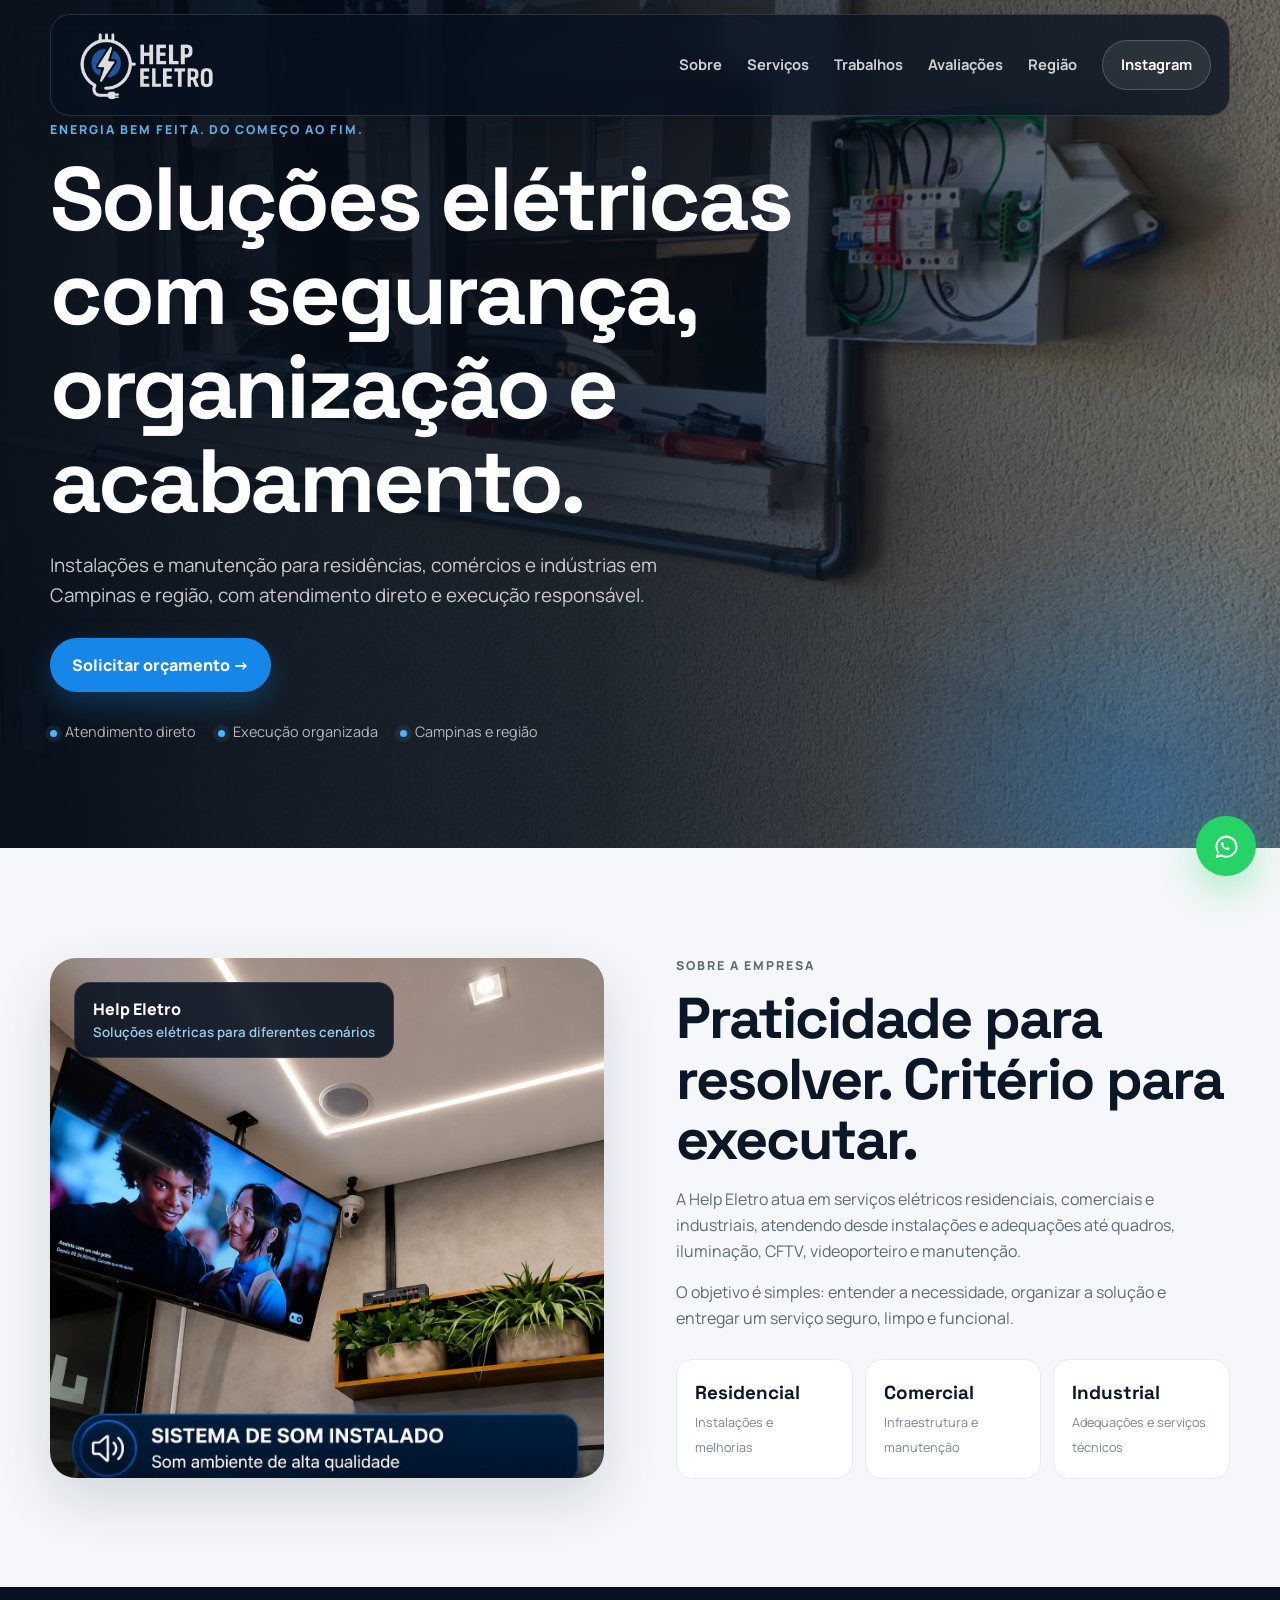
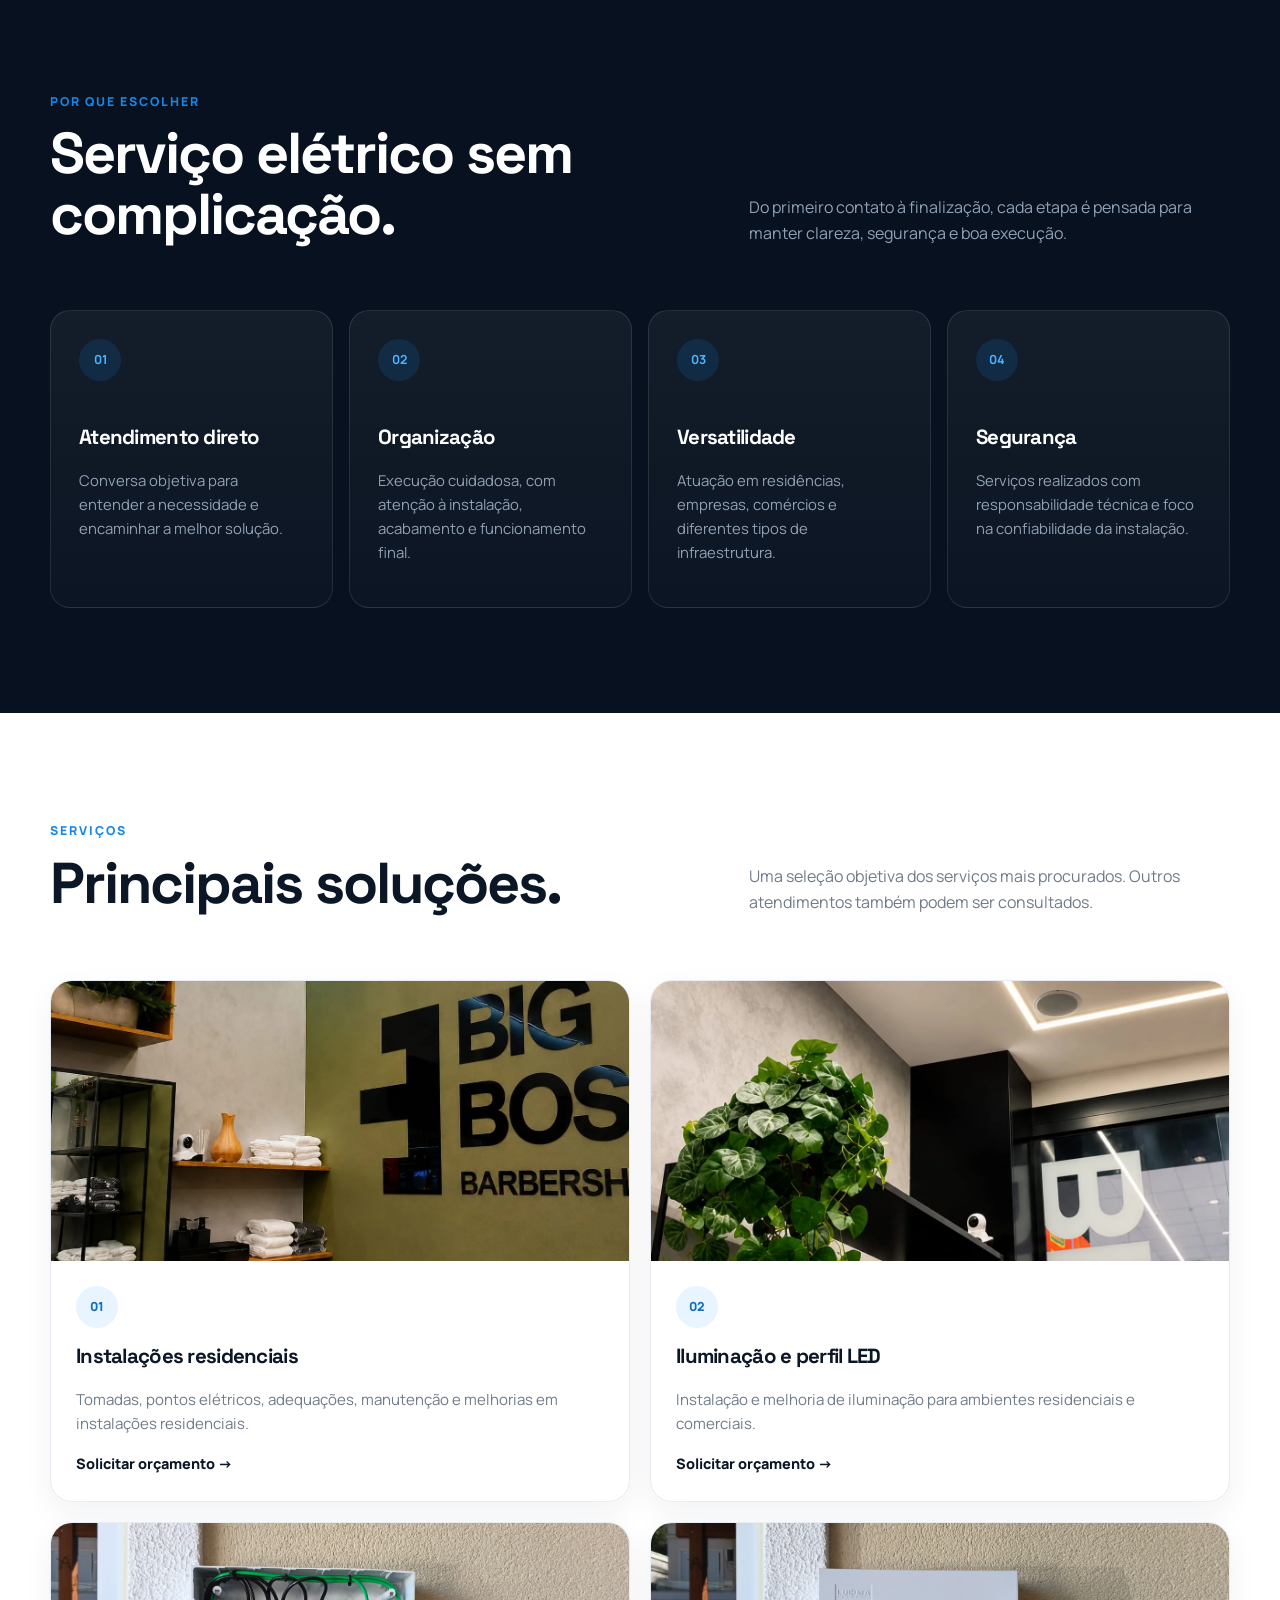
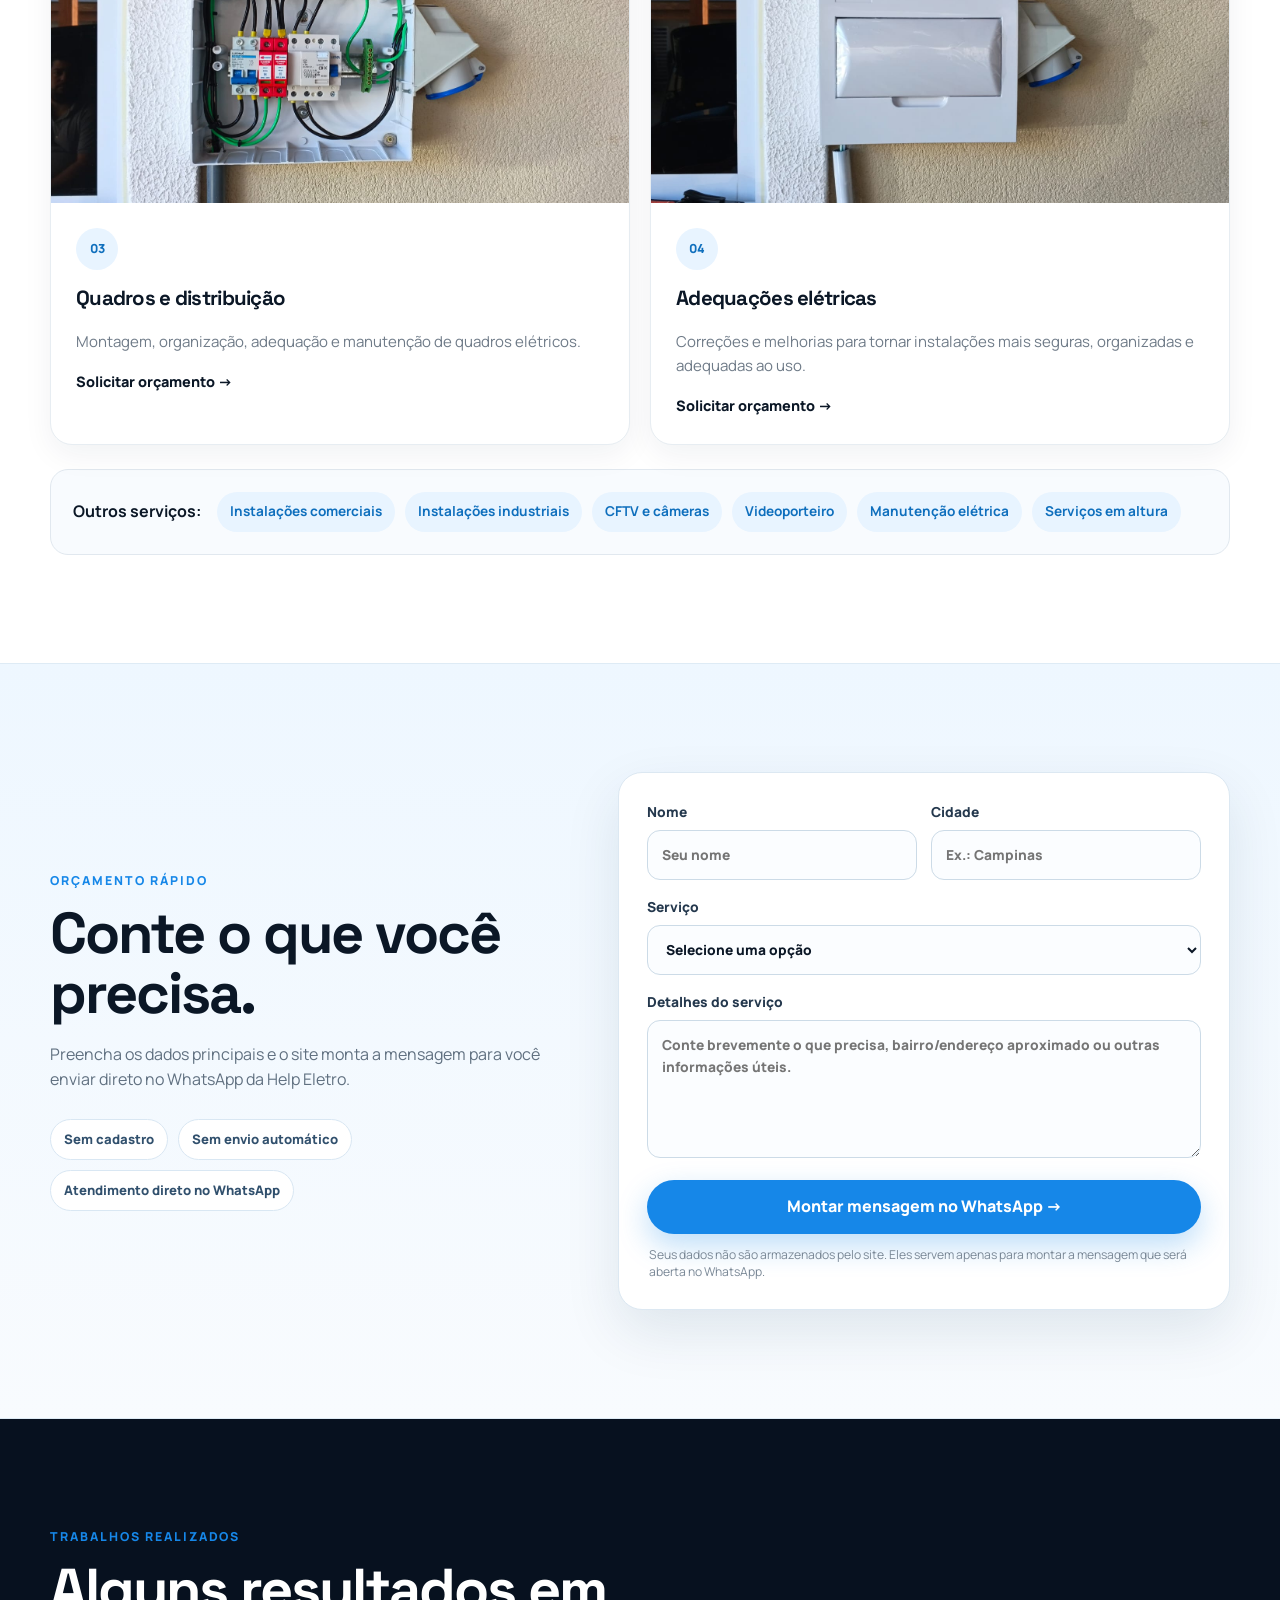
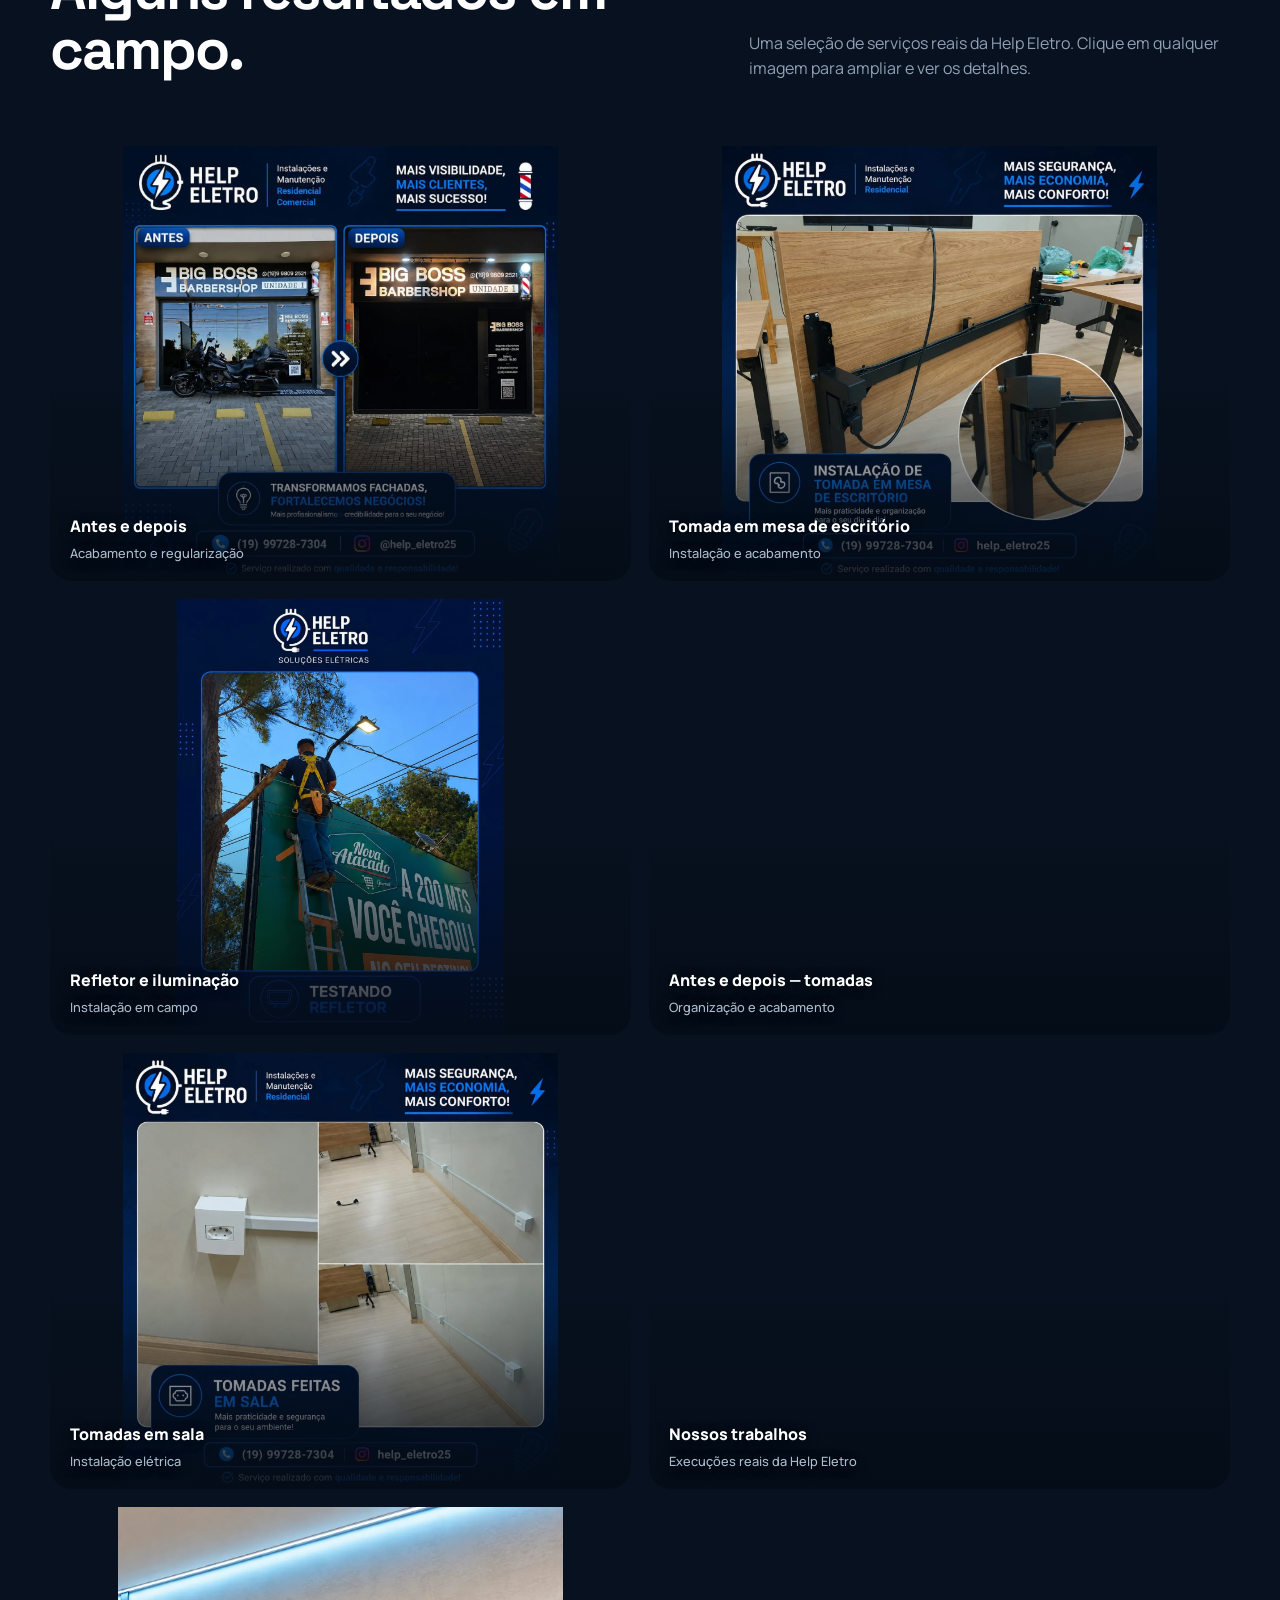
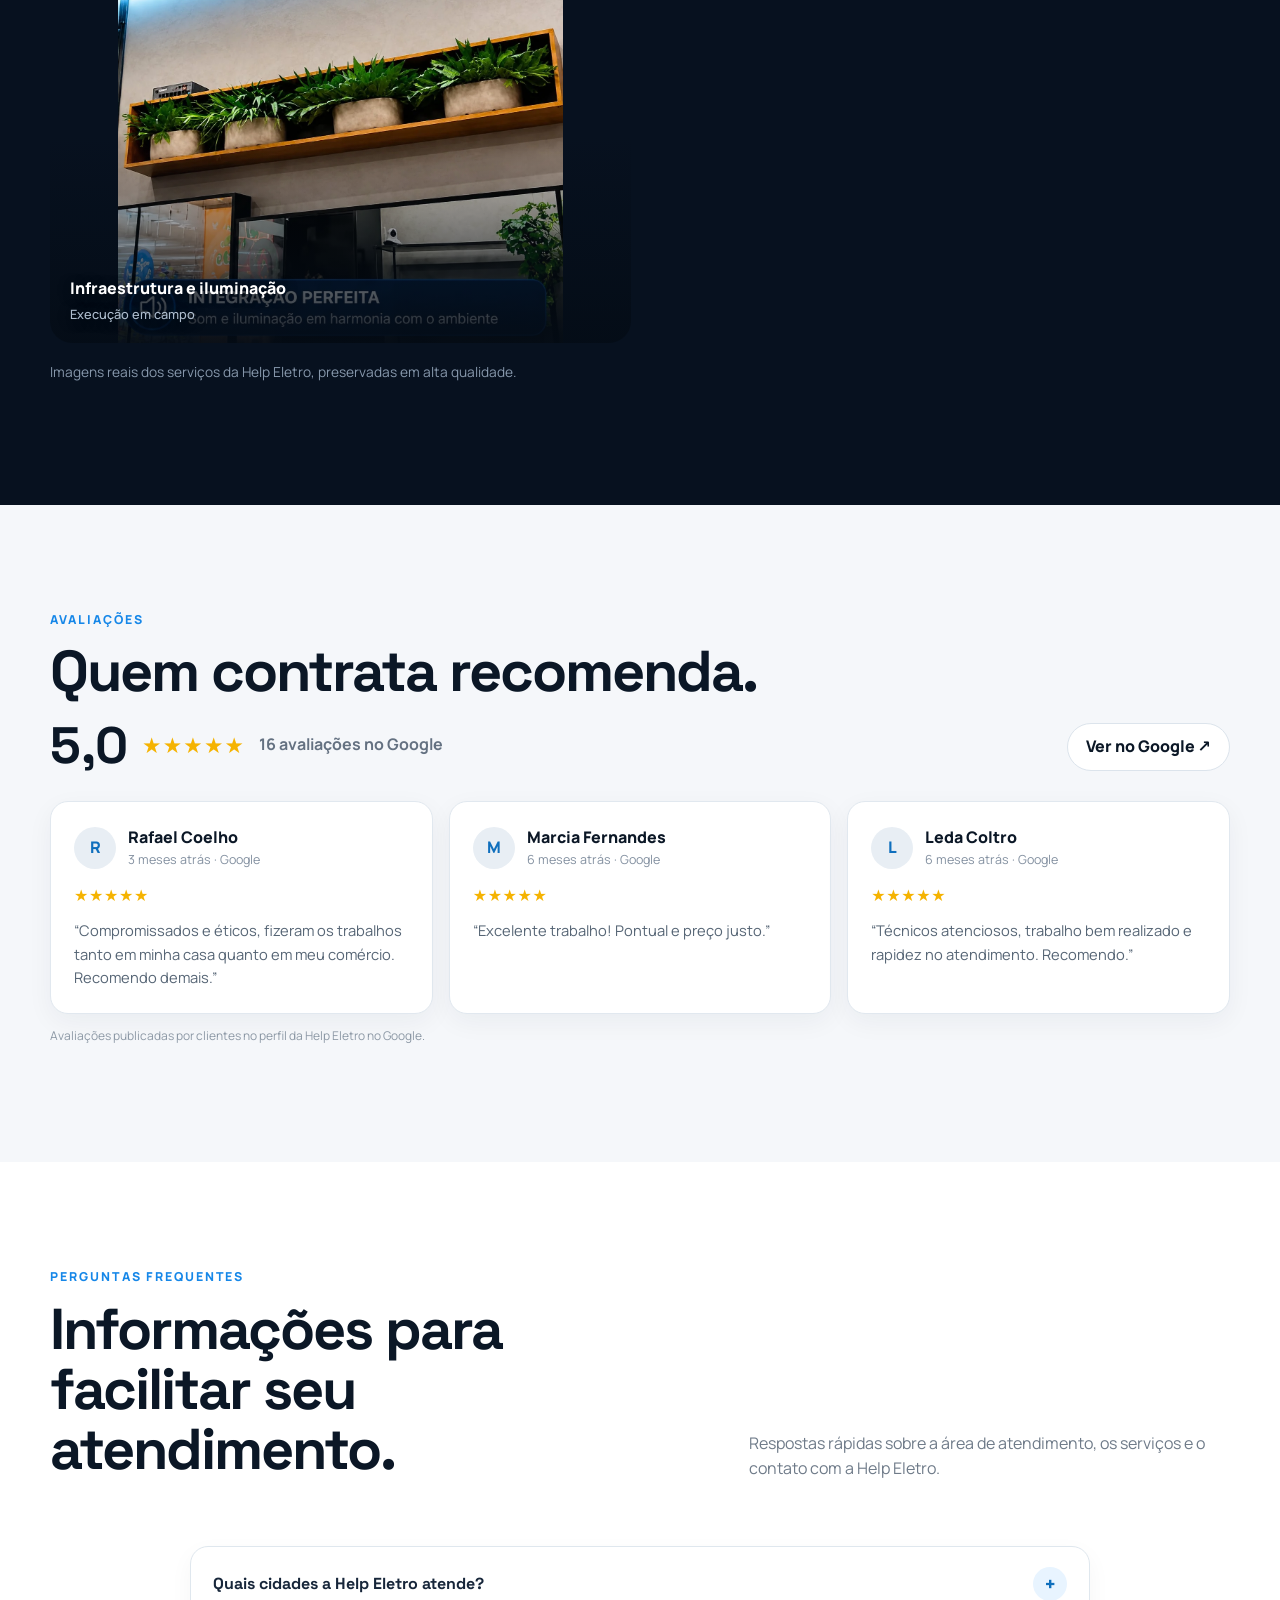
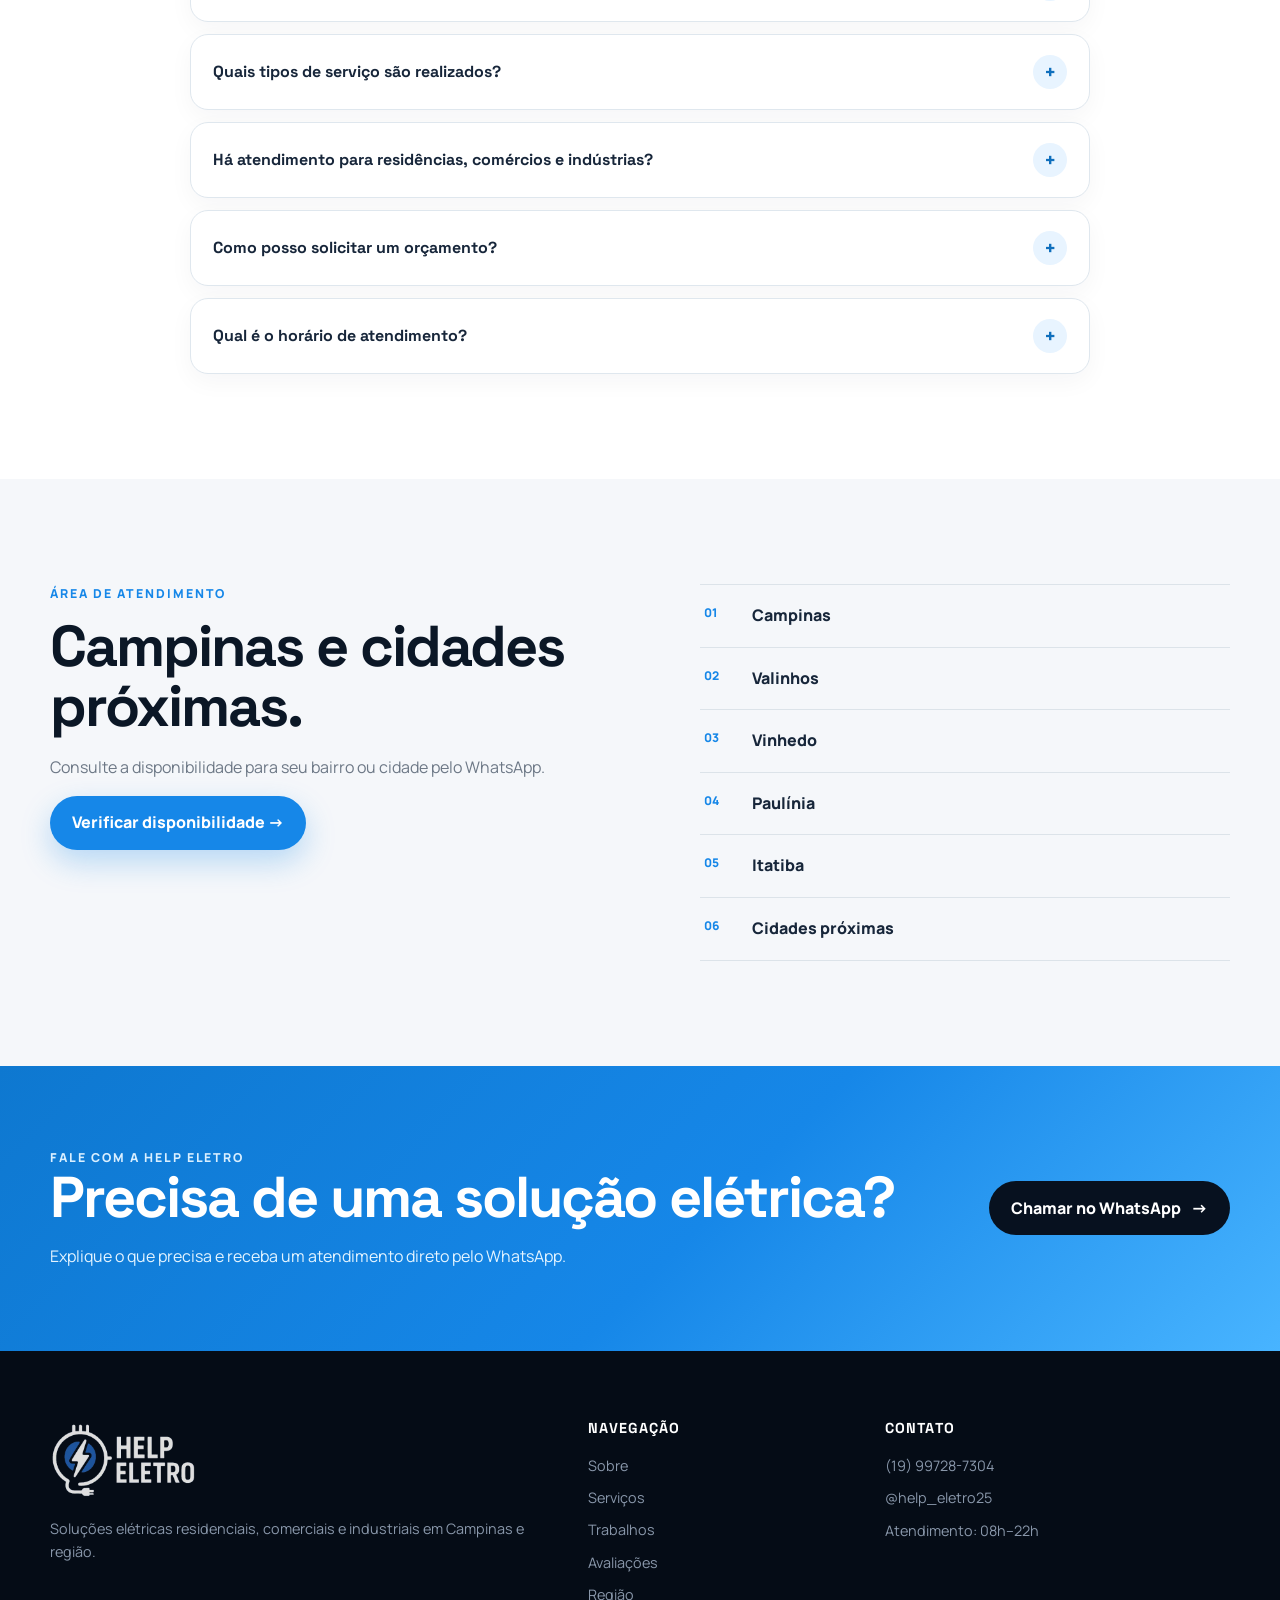
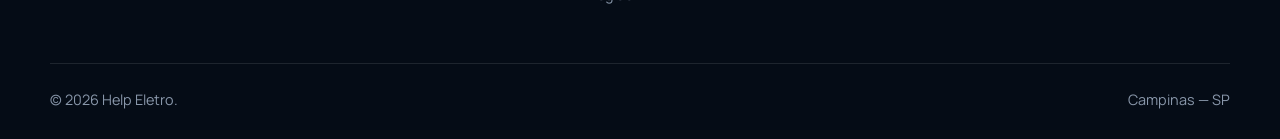
==== commit 0f321acf: "Evita carregamento vazio no lightbox" ====
--- a/index.html
+++ b/index.html
@@ -166,7 +166,7 @@
 <a class="skip-link" href="#conteudo">Pular para o conteúdo</a>
 <main>
 <div class="scroll-progress" id="scrollProgress" aria-hidden="true"></div>
-<section class="hero" id="inicio"><header class="wrap" id="siteHeader"><a class="brand" href="#inicio"><img src="assets/logo-help-eletro.png" alt="Help Eletro" width="470" height="236" decoding="async" fetchpriority="high"></a><nav aria-label="Navegação principal"><a href="#sobre">Sobre</a><a href="#servicos">Serviços</a><a href="#trabalhos">Trabalhos</a><a href="#avaliacoes">Avaliações</a><a href="#regiao">Região</a><a class="nav-cta" href="https://www.instagram.com/help_eletro25" target="_blank" rel="noopener">Instagram</a></nav><button class="mobile" id="mobileBtn" type="button" aria-label="Abrir menu" aria-expanded="false" aria-controls="mobileMenu"><span></span><span></span><span></span></button><nav class="mobile-menu" id="mobileMenu" aria-label="Navegação móvel" aria-hidden="true"><a href="#sobre">Sobre <span>01</span></a><a href="#servicos">Serviços <span>02</span></a><a href="#trabalhos">Trabalhos <span>03</span></a><a href="#avaliacoes">Avaliações <span>04</span></a><a href="#regiao">Região <span>05</span></a><a class="mobile-instagram" href="https://www.instagram.com/help_eletro25" target="_blank" rel="noopener">Instagram ↗</a></nav></header><div class="wrap hero-inner" id="conteudo" tabindex="-1"><p class="kicker">Energia bem feita. Do começo ao fim.</p><h1>Soluções elétricas com segurança, organização e acabamento.</h1><p class="hero-copy">Instalações e manutenção para residências, comércios e indústrias em Campinas e região, com atendimento direto e execução responsável.</p><a class="btn btn-blue" href="#orcamento">Solicitar orçamento →</a><div class="trust"><span>Atendimento direto</span><span>Execução organizada</span><span>Campinas e região</span></div></div></section>
+<section class="hero" id="inicio"><header class="wrap" id="siteHeader"><a class="brand" href="#inicio"><img src="assets/logo-help-eletro.png" alt="Help Eletro" width="470" height="236" decoding="async" fetchpriority="high"></a><nav aria-label="Navegação principal"><a href="#sobre">Sobre</a><a href="#servicos">Serviços</a><a href="#trabalhos">Trabalhos</a><a href="#avaliacoes">Avaliações</a><a href="#regiao">Região</a><a class="nav-cta" href="https://www.instagram.com/help_eletro25" target="_blank" rel="noopener">Instagram</a></nav><button class="mobile" id="mobileBtn" type="button" aria-label="Abrir menu" aria-expanded="false" aria-controls="mobileMenu"><span></span><span></span><span></span></button><div class="mobile-menu" id="mobileMenu" role="navigation" aria-label="Navegação móvel" aria-hidden="true"><a href="#sobre">Sobre <span>01</span></a><a href="#servicos">Serviços <span>02</span></a><a href="#trabalhos">Trabalhos <span>03</span></a><a href="#avaliacoes">Avaliações <span>04</span></a><a href="#regiao">Região <span>05</span></a><a class="mobile-instagram" href="https://www.instagram.com/help_eletro25" target="_blank" rel="noopener">Instagram ↗</a></div></header><div class="wrap hero-inner" id="conteudo" tabindex="-1"><p class="kicker">Energia bem feita. Do começo ao fim.</p><h1>Soluções elétricas com segurança, organização e acabamento.</h1><p class="hero-copy">Instalações e manutenção para residências, comércios e indústrias em Campinas e região, com atendimento direto e execução responsável.</p><a class="btn btn-blue" href="#orcamento">Solicitar orçamento →</a><div class="trust"><span>Atendimento direto</span><span>Execução organizada</span><span>Campinas e região</span></div></div></section>
 <section class="about" id="sobre"><div class="wrap about-grid"><div class="about-photo reveal"><div class="badge">Help Eletro<small>Soluções elétricas para diferentes cenários</small></div></div><div class="about-copy reveal"><p class="kicker">Sobre a empresa</p><h2>Praticidade para resolver. Critério para executar.</h2><p>A Help Eletro atua em serviços elétricos residenciais, comerciais e industriais, atendendo desde instalações e adequações até quadros, iluminação, CFTV, videoporteiro e manutenção.</p><p>O objetivo é simples: entender a necessidade, organizar a solução e entregar um serviço seguro, limpo e funcional.</p><div class="stats"><div><strong>Residencial</strong><span>Instalações e melhorias</span></div><div><strong>Comercial</strong><span>Infraestrutura e manutenção</span></div><div><strong>Industrial</strong><span>Adequações e serviços técnicos</span></div></div></div></div></section>
 <section class="diffs"><div class="wrap"><div class="section-head dark-head reveal"><div><p class="kicker">Por que escolher</p><h2>Serviço elétrico sem complicação.</h2></div><p>Do primeiro contato à finalização, cada etapa é pensada para manter clareza, segurança e boa execução.</p></div><div class="diff-grid"><article class="diff reveal"><b>01</b><h3>Atendimento direto</h3><p>Conversa objetiva para entender a necessidade e encaminhar a melhor solução.</p></article><article class="diff reveal"><b>02</b><h3>Organização</h3><p>Execução cuidadosa, com atenção à instalação, acabamento e funcionamento final.</p></article><article class="diff reveal"><b>03</b><h3>Versatilidade</h3><p>Atuação em residências, empresas, comércios e diferentes tipos de infraestrutura.</p></article><article class="diff reveal"><b>04</b><h3>Segurança</h3><p>Serviços realizados com responsabilidade técnica e foco na confiabilidade da instalação.</p></article></div></div></section>
 <section class="services" id="servicos"><div class="wrap"><div class="section-head reveal"><div><p class="kicker">Serviços</p><h2>Principais soluções.</h2></div><p>Uma seleção objetiva dos serviços mais procurados. Outros atendimentos também podem ser consultados.</p></div><div class="cards"><article class="card reveal"><div class="card-img"><img src="assets/acabamento.webp" alt="Instalações residenciais" loading="lazy" decoding="async" width="1265" height="1243"></div><div class="card-body"><span class="num">01</span><h3>Instalações residenciais</h3><p>Tomadas, pontos elétricos, adequações, manutenção e melhorias em instalações residenciais.</p><a href="https://wa.me/5519997287304?text=Ol%C3%A1%21%20Vi%20no%20site%20da%20Help%20Eletro%20o%20servi%C3%A7o%20de%20Instala%C3%A7%C3%B5es%20residenciais%20e%20gostaria%20de%20solicitar%20um%20or%C3%A7amento." target="_blank" rel="noopener">Solicitar orçamento →</a></div></article><article class="card reveal"><div class="card-img"><img src="assets/perfil-led.webp" alt="Iluminação e perfil LED" loading="lazy" decoding="async" width="1266" height="1242"></div><div class="card-body"><span class="num">02</span><h3>Iluminação e perfil LED</h3><p>Instalação e melhoria de iluminação para ambientes residenciais e comerciais.</p><a href="https://wa.me/5519997287304?text=Ol%C3%A1%21%20Vi%20no%20site%20da%20Help%20Eletro%20o%20servi%C3%A7o%20de%20Ilumina%C3%A7%C3%A3o%20e%20perfil%20LED%20e%20gostaria%20de%20solicitar%20um%20or%C3%A7amento." target="_blank" rel="noopener">Solicitar orçamento →</a></div></article><article class="card reveal"><div class="card-img"><img src="assets/quadro-interno.jpeg" alt="Quadros e distribuição" loading="lazy" decoding="async" width="1599" height="720"></div><div class="card-body"><span class="num">03</span><h3>Quadros e distribuição</h3><p>Montagem, organização, adequação e manutenção de quadros elétricos.</p><a href="https://wa.me/5519997287304?text=Ol%C3%A1%21%20Vi%20no%20site%20da%20Help%20Eletro%20o%20servi%C3%A7o%20de%20Quadros%20e%20distribui%C3%A7%C3%A3o%20e%20gostaria%20de%20solicitar%20um%20or%C3%A7amento." target="_blank" rel="noopener">Solicitar orçamento →</a></div></article><article class="card reveal"><div class="card-img"><img src="assets/quadro-final.jpeg" alt="Adequações elétricas" loading="lazy" decoding="async" width="1599" height="720"></div><div class="card-body"><span class="num">04</span><h3>Adequações elétricas</h3><p>Correções e melhorias para tornar instalações mais seguras, organizadas e adequadas ao uso.</p><a href="https://wa.me/5519997287304?text=Ol%C3%A1%21%20Vi%20no%20site%20da%20Help%20Eletro%20o%20servi%C3%A7o%20de%20Adequa%C3%A7%C3%B5es%20el%C3%A9tricas%20e%20gostaria%20de%20solicitar%20um%20or%C3%A7amento." target="_blank" rel="noopener">Solicitar orçamento →</a></div></article></div><div class="other reveal"><strong>Outros serviços:</strong><span>Instalações comerciais</span><span>Instalações industriais</span><span>CFTV e câmeras</span><span>Videoporteiro</span><span>Manutenção elétrica</span><span>Serviços em altura</span></div></div></section>
@@ -179,6 +179,6 @@
 </main>
 <footer><div class="wrap"><div class="footer-grid"><div><img src="assets/logo-help-eletro.png" alt="Help Eletro" loading="lazy" decoding="async" width="470" height="236"><p>Soluções elétricas residenciais, comerciais e industriais em Campinas e região.</p></div><div><h3>Navegação</h3><a href="#sobre">Sobre</a><a href="#servicos">Serviços</a><a href="#trabalhos">Trabalhos</a><a href="#avaliacoes">Avaliações</a><a href="#regiao">Região</a></div><div><h3>Contato</h3><a href="tel:+5519997287304">(19) 99728-7304</a><a href="https://www.instagram.com/help_eletro25" target="_blank" rel="noopener">@help_eletro25</a><span>Atendimento: 08h–22h</span></div></div><div class="footer-bottom"><span>© 2026 Help Eletro.</span><span>Campinas — SP</span></div></div></footer>
 <a class="wa" href="https://wa.me/5519997287304" target="_blank" rel="noopener" aria-label="WhatsApp"><svg width="27" height="27" viewBox="0 0 32 32" fill="currentColor" aria-hidden="true"><path d="M19.11 17.49c-.25-.13-1.49-.74-1.72-.82-.23-.08-.4-.13-.57.13-.17.25-.65.82-.8.99-.15.17-.29.19-.54.06-.25-.13-1.06-.39-2.02-1.25-.75-.67-1.25-1.49-1.4-1.74-.15-.25-.02-.38.11-.51.11-.11.25-.29.38-.44.13-.15.17-.25.25-.42.08-.17.04-.32-.02-.44-.06-.13-.57-1.38-.78-1.89-.21-.5-.42-.43-.57-.44h-.49c-.17 0-.44.06-.67.32-.23.25-.88.86-.88 2.1s.9 2.44 1.03 2.61c.13.17 1.77 2.7 4.28 3.79.6.26 1.06.41 1.43.53.6.19 1.14.16 1.57.1.48-.07 1.49-.61 1.7-1.2.21-.59.21-1.09.15-1.2-.06-.11-.23-.17-.48-.29z"/><path d="M16.02 3C8.84 3 3 8.82 3 15.98c0 2.53.73 4.99 2.11 7.1L3 30l7.11-2.08a13.02 13.02 0 0 0 5.91 1.4H16c7.18 0 13-5.83 13-12.99S23.2 3 16.02 3zm0 23.94h-.01a10.62 10.62 0 0 1-5.41-1.48l-.39-.23-4.22 1.24 1.13-4.11-.25-.42a10.58 10.58 0 0 1-1.63-5.66c0-5.88 4.8-10.66 10.71-10.66 2.86 0 5.55 1.11 7.57 3.13a10.57 10.57 0 0 1 3.14 7.54c0 5.88-4.8 10.65-10.64 10.65z"/></svg></a><a class="top" href="#inicio" id="topBtn" aria-label="Voltar ao topo">↑</a>
-<div class="lightbox" id="lightbox" role="dialog" aria-modal="true" aria-labelledby="lightboxCaption" aria-hidden="true"><div class="lightbox-card"><button class="close" id="closeLightbox" type="button" aria-label="Fechar imagem ampliada">×</button><img id="lightboxImg" src="" alt=""><div class="caption" id="lightboxCaption"></div></div></div>
+<div class="lightbox" id="lightbox" role="dialog" aria-modal="true" aria-labelledby="lightboxCaption" aria-hidden="true"><div class="lightbox-card"><button class="close" id="closeLightbox" type="button" aria-label="Fechar imagem ampliada">×</button><img id="lightboxImg" alt=""><div class="caption" id="lightboxCaption"></div></div></div>
 <script src="script.js"></script>
 </body></html>
--- a/styles.css
+++ b/styles.css
@@ -55,7 +55,6 @@
 .skip-link{position:fixed;top:10px;left:12px;z-index:100;transform:translateY(-150%);padding:11px 16px;border-radius:10px;background:#fff;color:#07111f;font-weight:800;box-shadow:0 10px 28px rgba(2,10,20,.28);transition:transform .2s ease}
 .skip-link:focus{transform:none}
 #conteudo:focus{outline:none}
-.mobile-menu{display:block}
 .quote-form input:focus-visible,.quote-form select:focus-visible,.quote-form textarea:focus-visible,.faq-item summary:focus-visible{outline:2px solid var(--blue);outline-offset:3px}
 
 /* Perguntas frequentes */
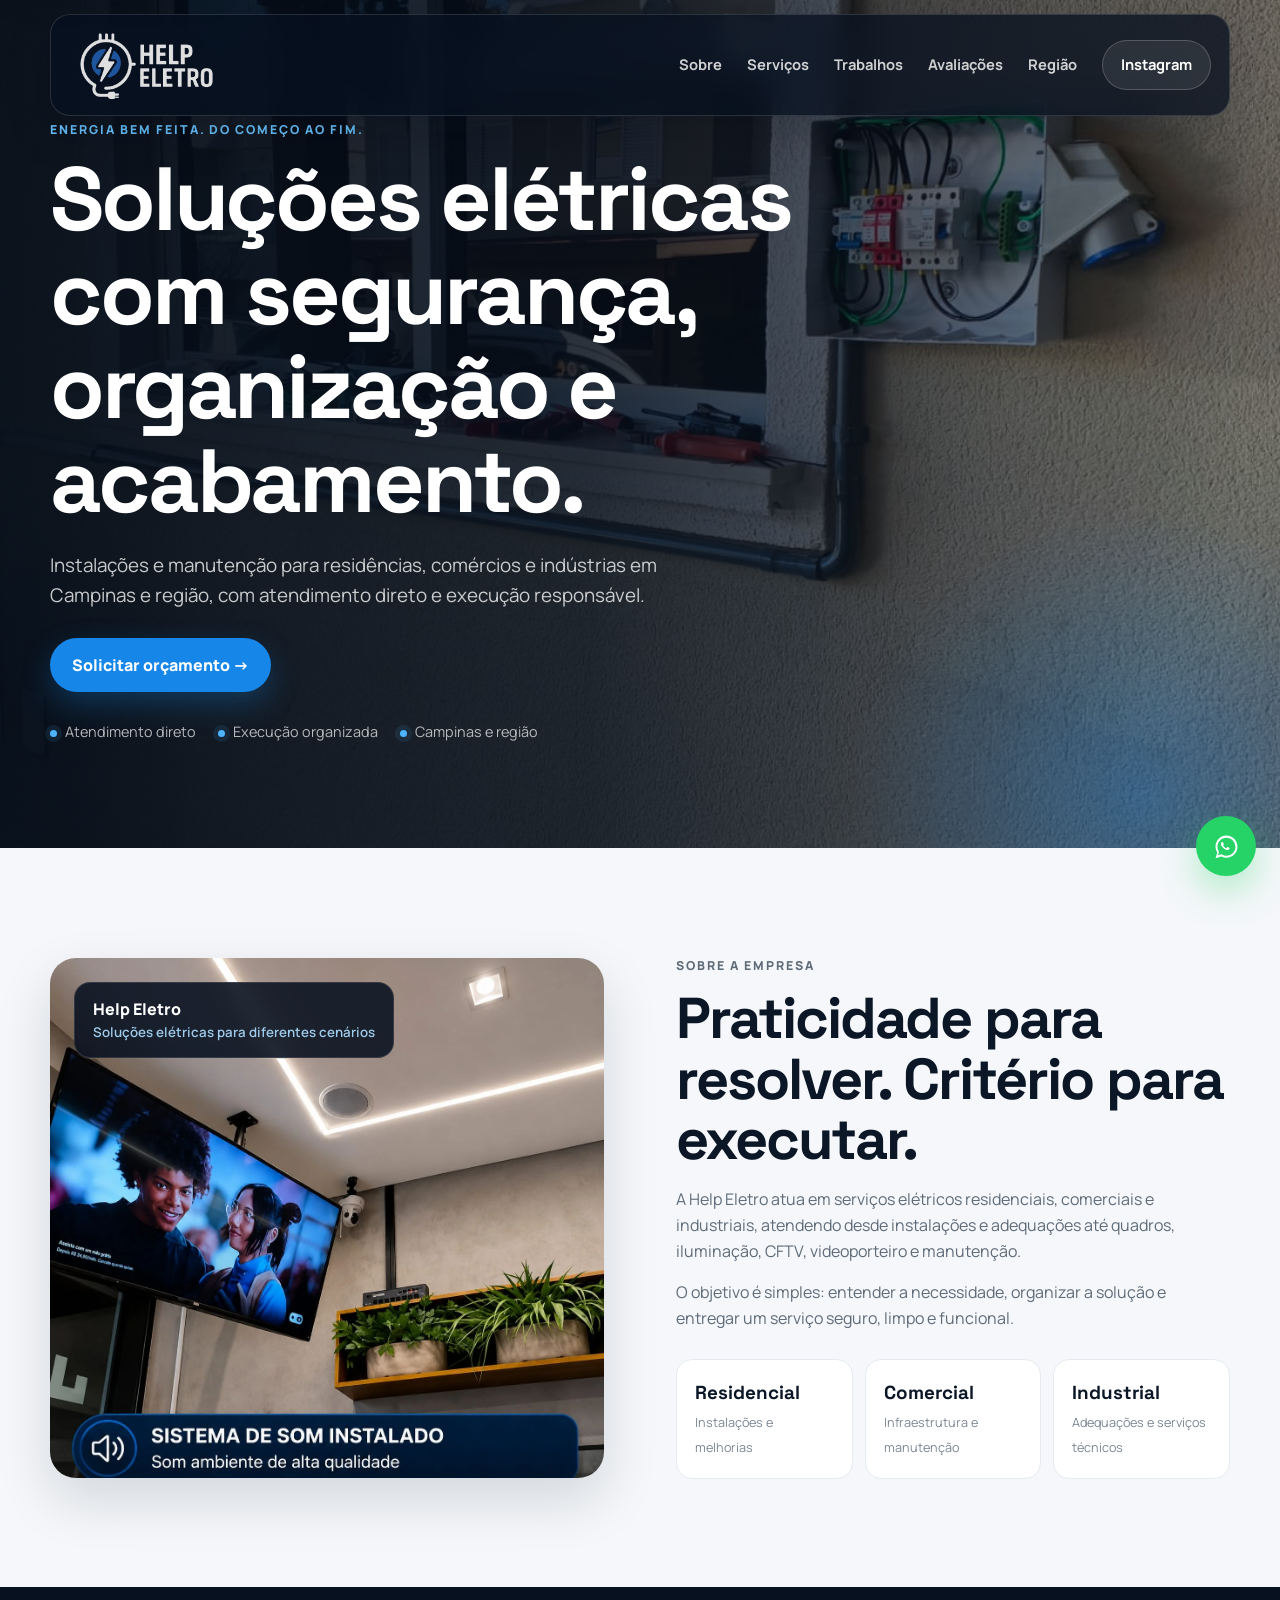
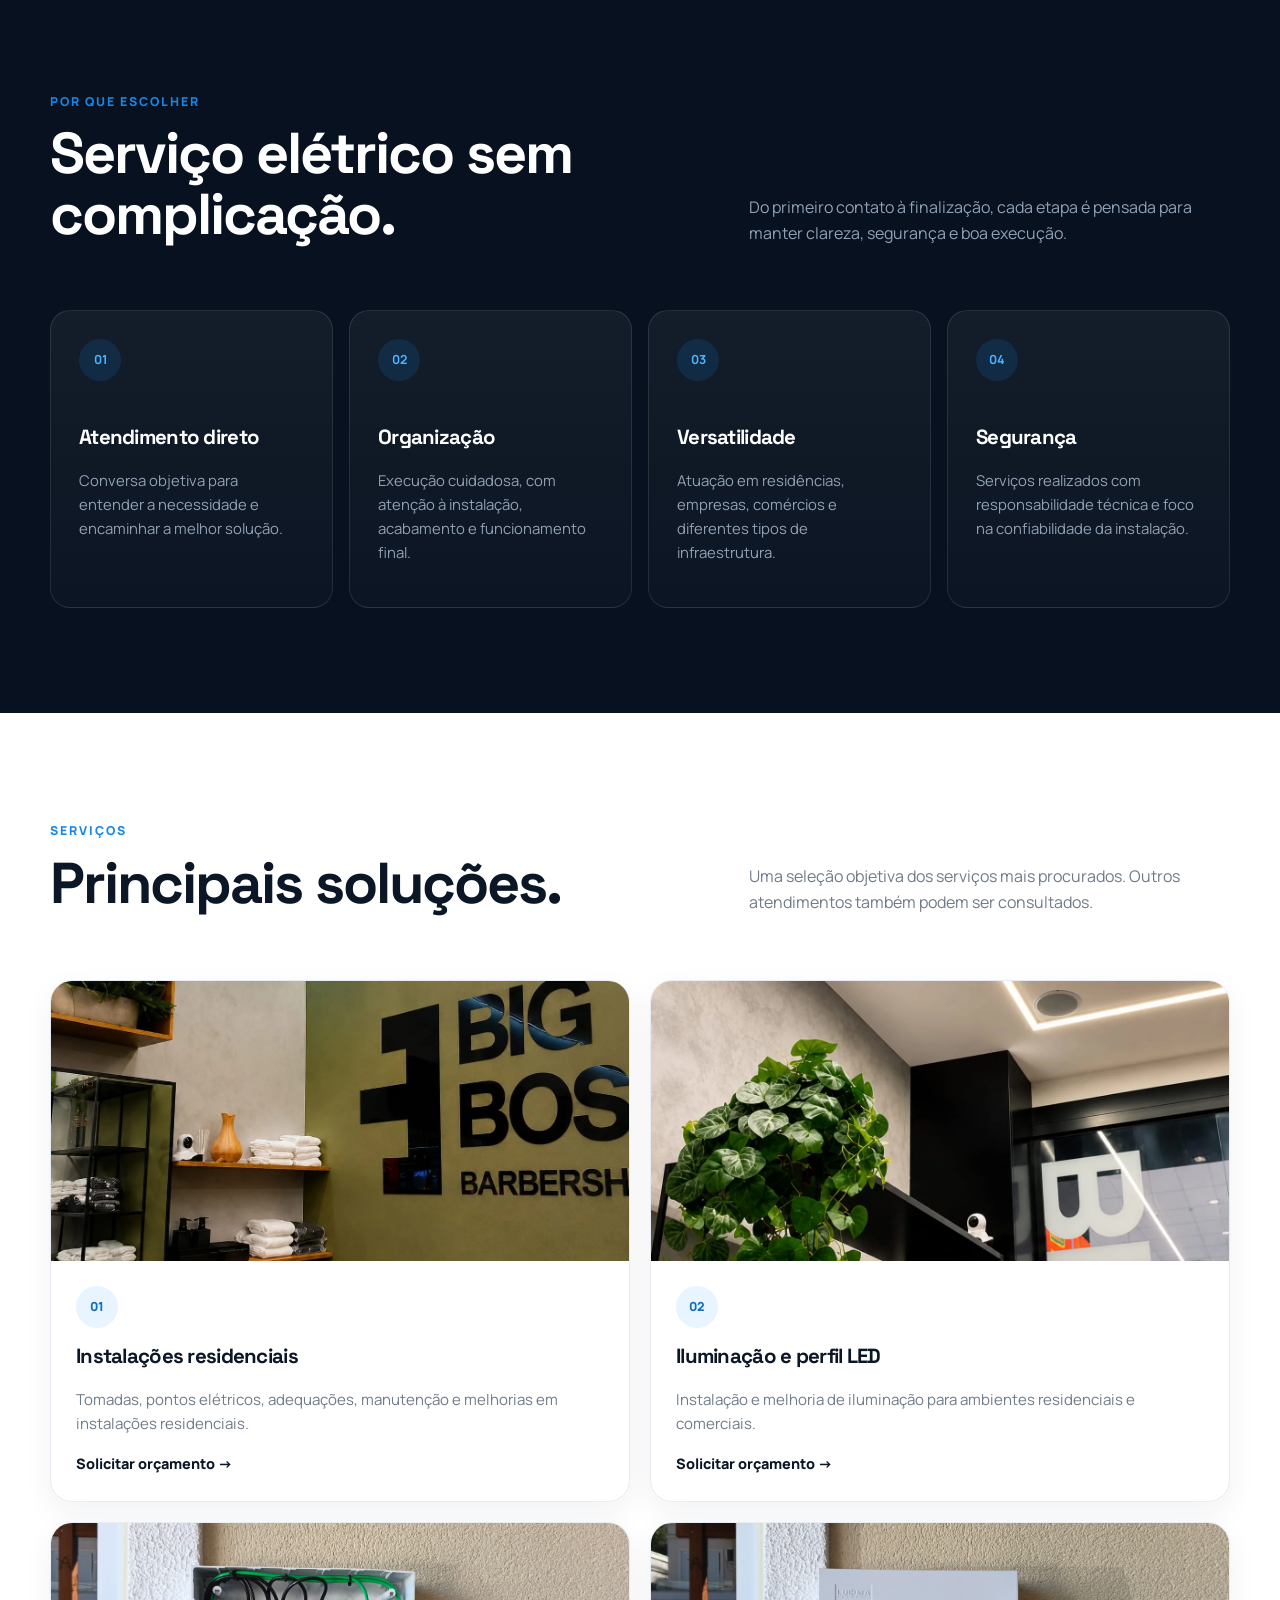
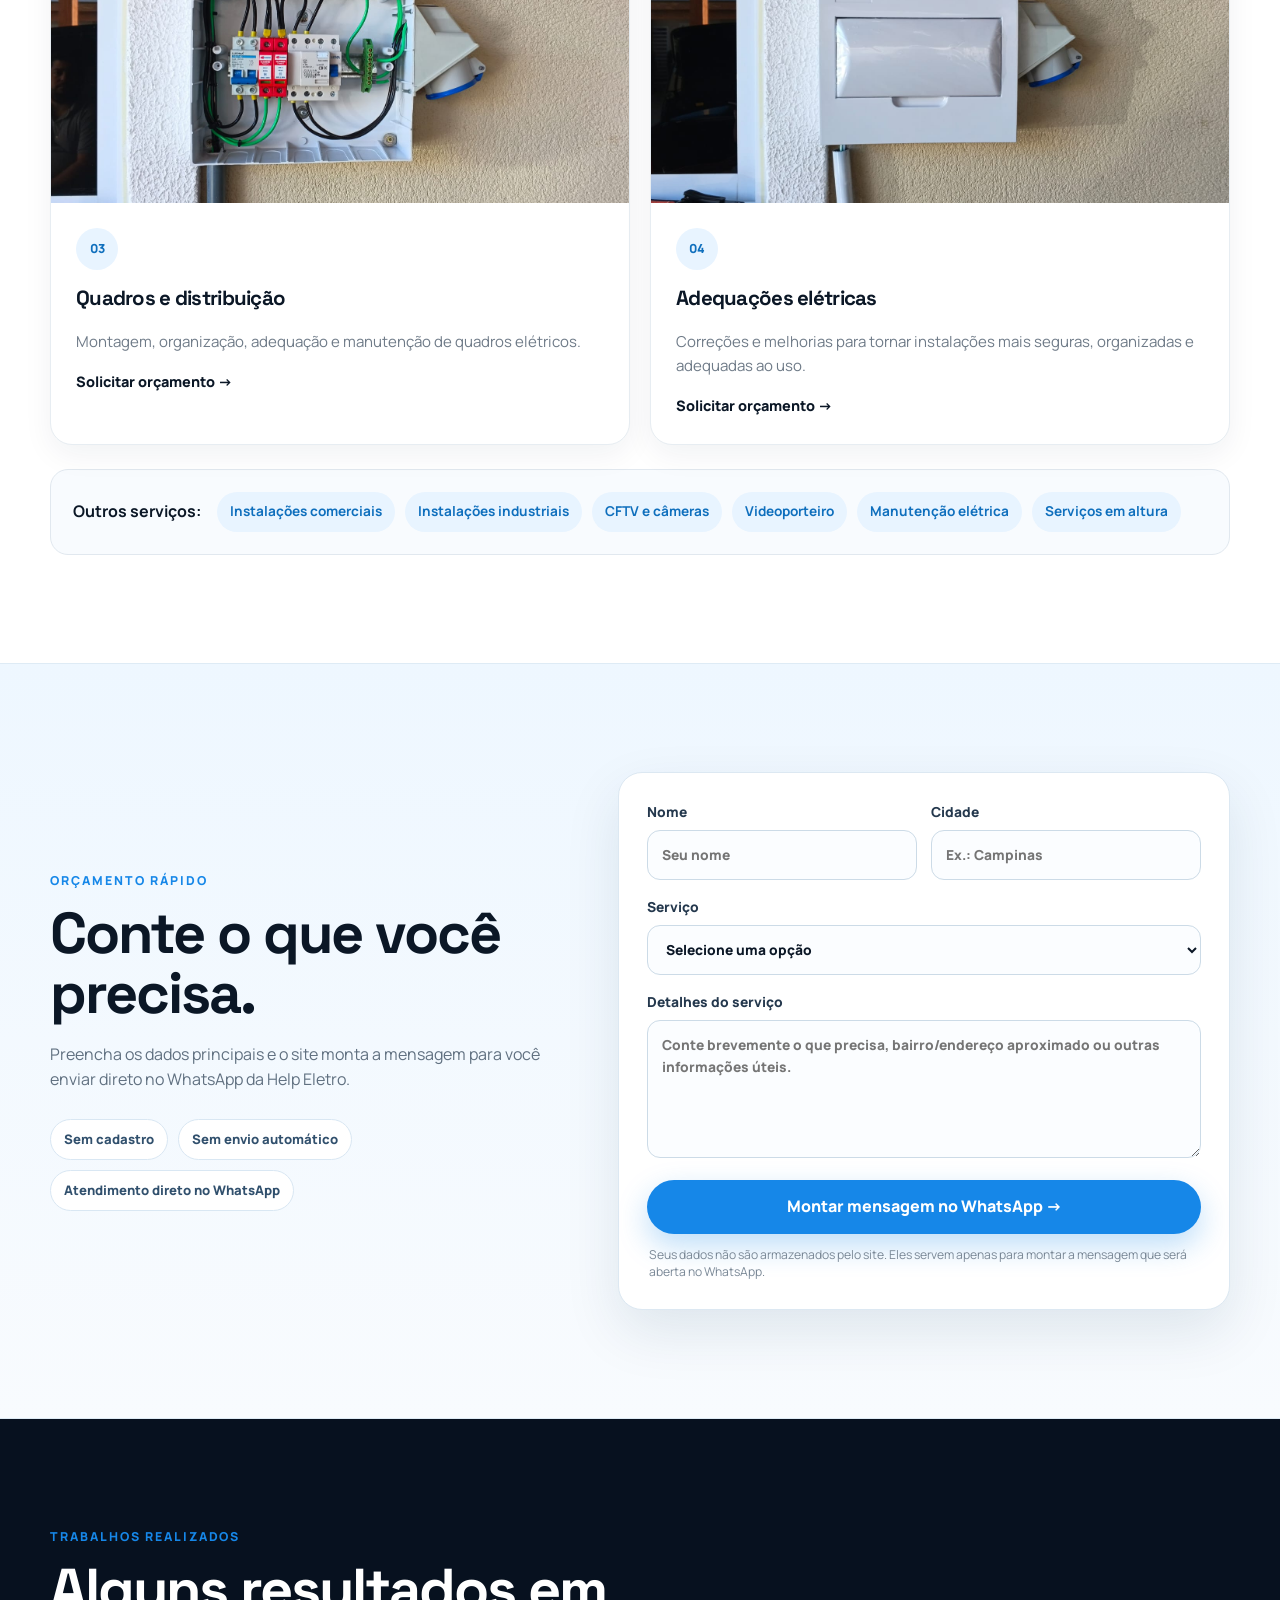
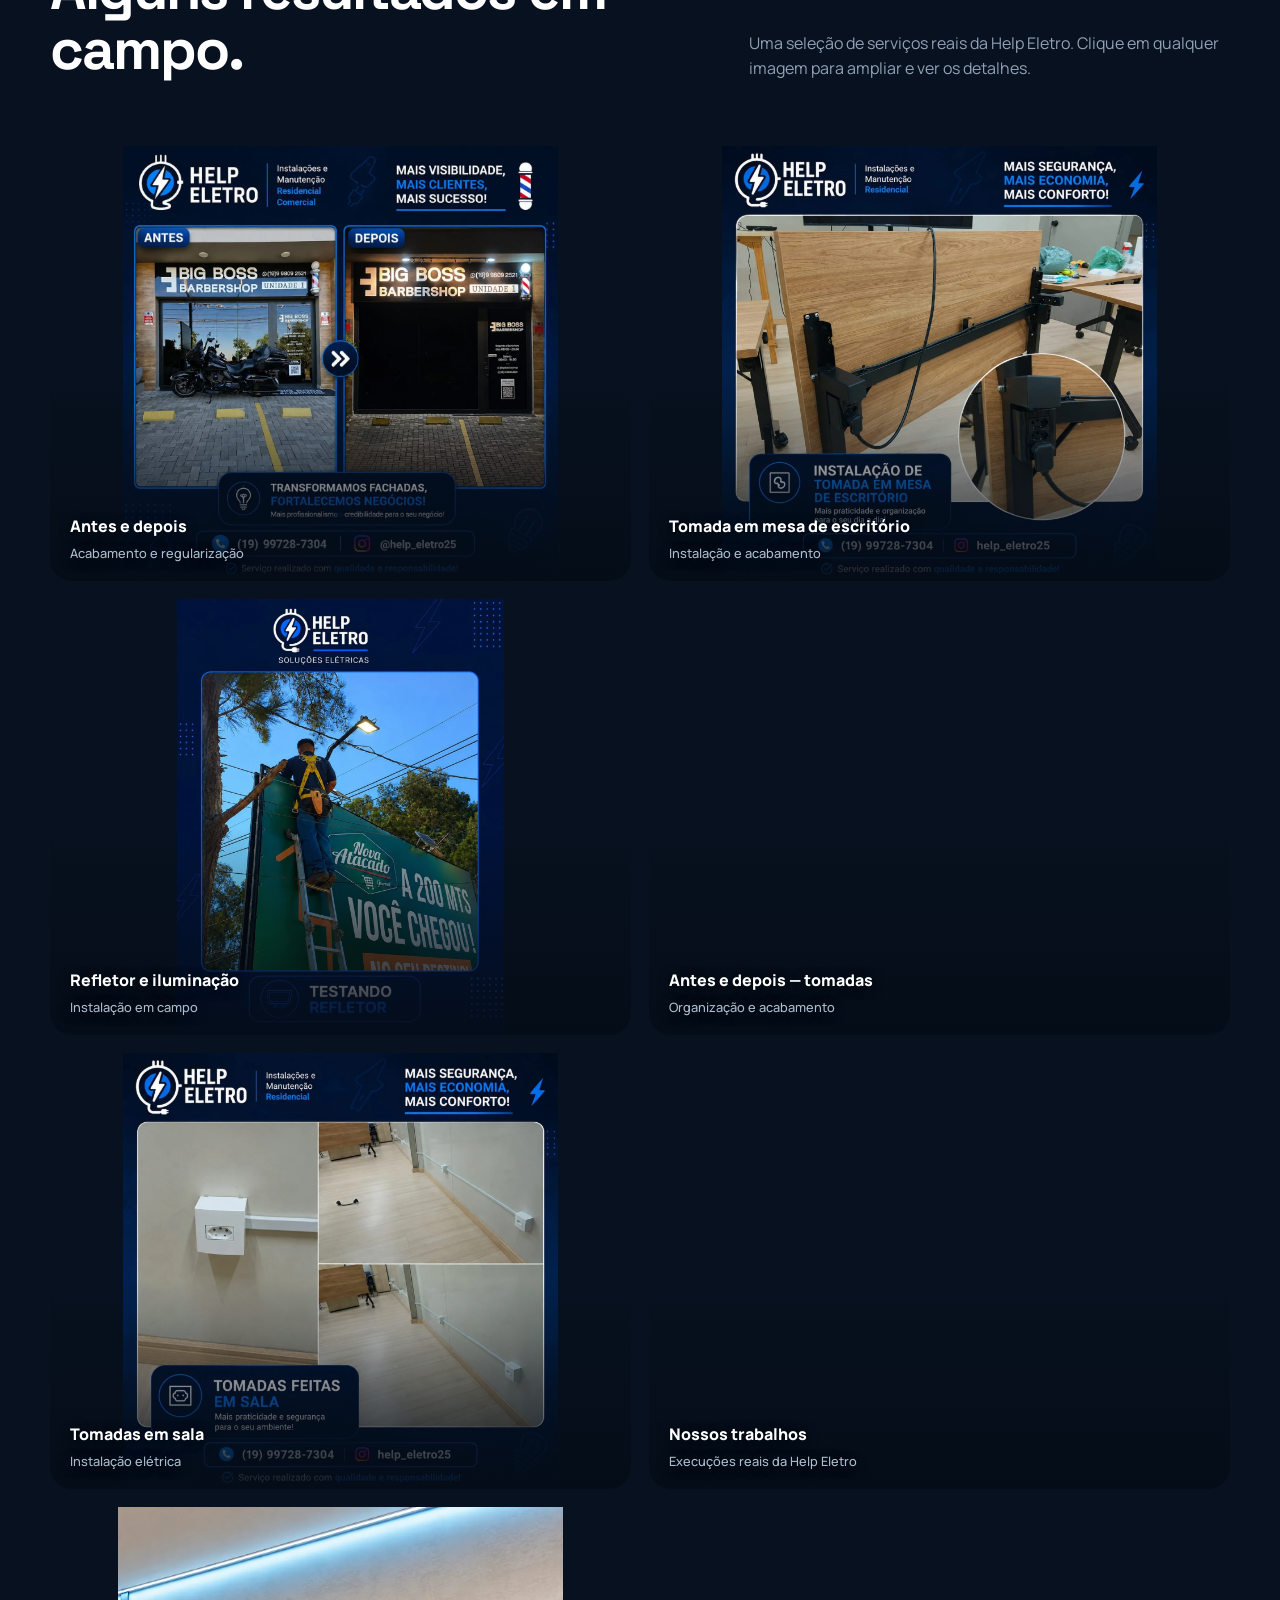
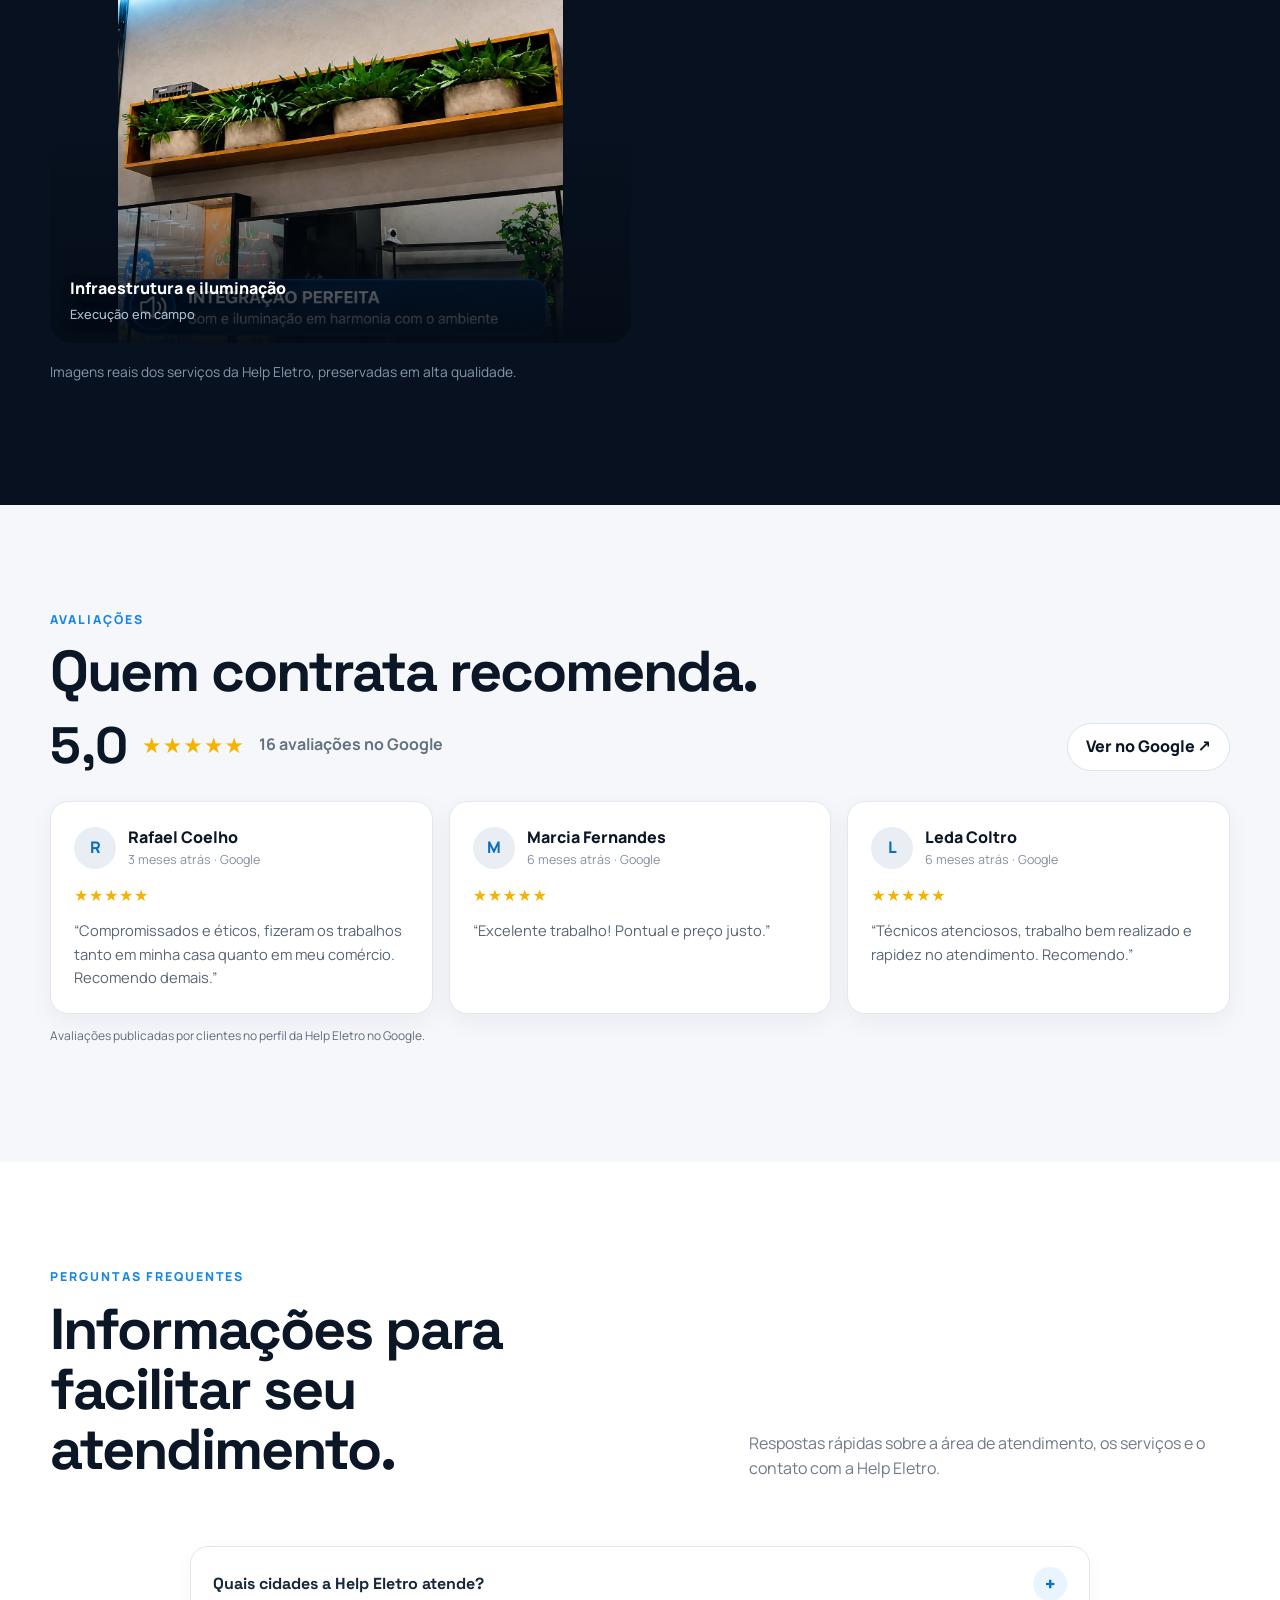
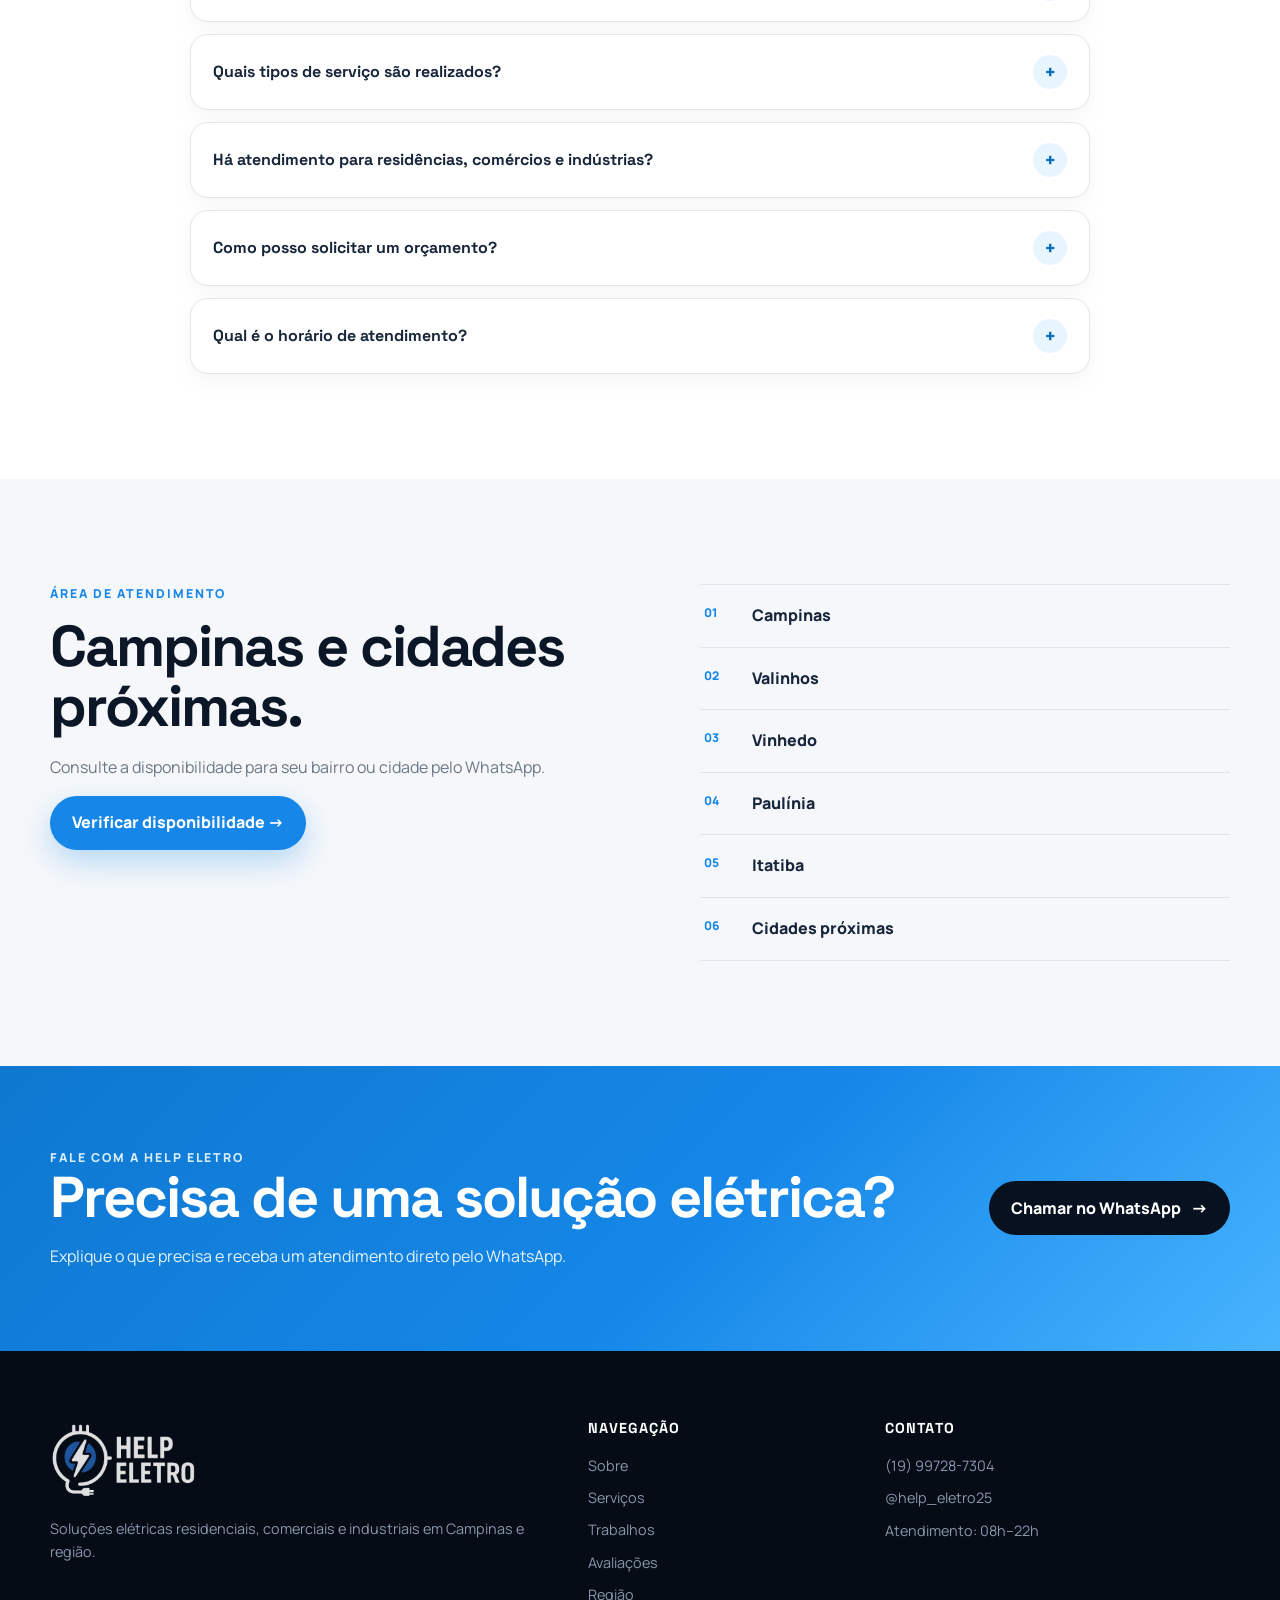
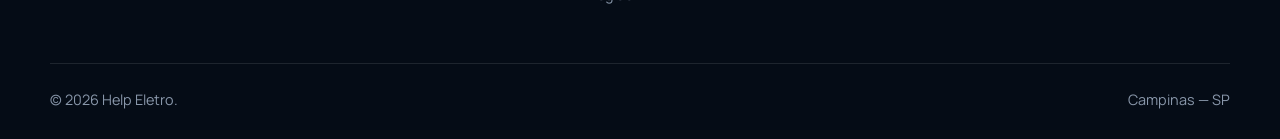
==== commit 976e7a23: "Melhora contraste, usa logo em WebP e adiciona lastmod ao sitemap - Escurece o texto de atribuição d" ====
--- a/index.html
+++ b/index.html
@@ -166,7 +166,7 @@
 <a class="skip-link" href="#conteudo">Pular para o conteúdo</a>
 <main>
 <div class="scroll-progress" id="scrollProgress" aria-hidden="true"></div>
-<section class="hero" id="inicio"><header class="wrap" id="siteHeader"><a class="brand" href="#inicio"><img src="assets/logo-help-eletro.png" alt="Help Eletro" width="470" height="236" decoding="async" fetchpriority="high"></a><nav aria-label="Navegação principal"><a href="#sobre">Sobre</a><a href="#servicos">Serviços</a><a href="#trabalhos">Trabalhos</a><a href="#avaliacoes">Avaliações</a><a href="#regiao">Região</a><a class="nav-cta" href="https://www.instagram.com/help_eletro25" target="_blank" rel="noopener">Instagram</a></nav><button class="mobile" id="mobileBtn" type="button" aria-label="Abrir menu" aria-expanded="false" aria-controls="mobileMenu"><span></span><span></span><span></span></button><div class="mobile-menu" id="mobileMenu" role="navigation" aria-label="Navegação móvel" aria-hidden="true"><a href="#sobre">Sobre <span>01</span></a><a href="#servicos">Serviços <span>02</span></a><a href="#trabalhos">Trabalhos <span>03</span></a><a href="#avaliacoes">Avaliações <span>04</span></a><a href="#regiao">Região <span>05</span></a><a class="mobile-instagram" href="https://www.instagram.com/help_eletro25" target="_blank" rel="noopener">Instagram ↗</a></div></header><div class="wrap hero-inner" id="conteudo" tabindex="-1"><p class="kicker">Energia bem feita. Do começo ao fim.</p><h1>Soluções elétricas com segurança, organização e acabamento.</h1><p class="hero-copy">Instalações e manutenção para residências, comércios e indústrias em Campinas e região, com atendimento direto e execução responsável.</p><a class="btn btn-blue" href="#orcamento">Solicitar orçamento →</a><div class="trust"><span>Atendimento direto</span><span>Execução organizada</span><span>Campinas e região</span></div></div></section>
+<section class="hero" id="inicio"><header class="wrap" id="siteHeader"><a class="brand" href="#inicio"><img src="assets/logo-help-eletro.webp" alt="Help Eletro" width="470" height="236" decoding="async" fetchpriority="high"></a><nav aria-label="Navegação principal"><a href="#sobre">Sobre</a><a href="#servicos">Serviços</a><a href="#trabalhos">Trabalhos</a><a href="#avaliacoes">Avaliações</a><a href="#regiao">Região</a><a class="nav-cta" href="https://www.instagram.com/help_eletro25" target="_blank" rel="noopener">Instagram</a></nav><button class="mobile" id="mobileBtn" type="button" aria-label="Abrir menu" aria-expanded="false" aria-controls="mobileMenu"><span></span><span></span><span></span></button><div class="mobile-menu" id="mobileMenu" role="navigation" aria-label="Navegação móvel" aria-hidden="true"><a href="#sobre">Sobre <span>01</span></a><a href="#servicos">Serviços <span>02</span></a><a href="#trabalhos">Trabalhos <span>03</span></a><a href="#avaliacoes">Avaliações <span>04</span></a><a href="#regiao">Região <span>05</span></a><a class="mobile-instagram" href="https://www.instagram.com/help_eletro25" target="_blank" rel="noopener">Instagram ↗</a></div></header><div class="wrap hero-inner" id="conteudo" tabindex="-1"><p class="kicker">Energia bem feita. Do começo ao fim.</p><h1>Soluções elétricas com segurança, organização e acabamento.</h1><p class="hero-copy">Instalações e manutenção para residências, comércios e indústrias em Campinas e região, com atendimento direto e execução responsável.</p><a class="btn btn-blue" href="#orcamento">Solicitar orçamento →</a><div class="trust"><span>Atendimento direto</span><span>Execução organizada</span><span>Campinas e região</span></div></div></section>
 <section class="about" id="sobre"><div class="wrap about-grid"><div class="about-photo reveal"><div class="badge">Help Eletro<small>Soluções elétricas para diferentes cenários</small></div></div><div class="about-copy reveal"><p class="kicker">Sobre a empresa</p><h2>Praticidade para resolver. Critério para executar.</h2><p>A Help Eletro atua em serviços elétricos residenciais, comerciais e industriais, atendendo desde instalações e adequações até quadros, iluminação, CFTV, videoporteiro e manutenção.</p><p>O objetivo é simples: entender a necessidade, organizar a solução e entregar um serviço seguro, limpo e funcional.</p><div class="stats"><div><strong>Residencial</strong><span>Instalações e melhorias</span></div><div><strong>Comercial</strong><span>Infraestrutura e manutenção</span></div><div><strong>Industrial</strong><span>Adequações e serviços técnicos</span></div></div></div></div></section>
 <section class="diffs"><div class="wrap"><div class="section-head dark-head reveal"><div><p class="kicker">Por que escolher</p><h2>Serviço elétrico sem complicação.</h2></div><p>Do primeiro contato à finalização, cada etapa é pensada para manter clareza, segurança e boa execução.</p></div><div class="diff-grid"><article class="diff reveal"><b>01</b><h3>Atendimento direto</h3><p>Conversa objetiva para entender a necessidade e encaminhar a melhor solução.</p></article><article class="diff reveal"><b>02</b><h3>Organização</h3><p>Execução cuidadosa, com atenção à instalação, acabamento e funcionamento final.</p></article><article class="diff reveal"><b>03</b><h3>Versatilidade</h3><p>Atuação em residências, empresas, comércios e diferentes tipos de infraestrutura.</p></article><article class="diff reveal"><b>04</b><h3>Segurança</h3><p>Serviços realizados com responsabilidade técnica e foco na confiabilidade da instalação.</p></article></div></div></section>
 <section class="services" id="servicos"><div class="wrap"><div class="section-head reveal"><div><p class="kicker">Serviços</p><h2>Principais soluções.</h2></div><p>Uma seleção objetiva dos serviços mais procurados. Outros atendimentos também podem ser consultados.</p></div><div class="cards"><article class="card reveal"><div class="card-img"><img src="assets/acabamento.webp" alt="Instalações residenciais" loading="lazy" decoding="async" width="1265" height="1243"></div><div class="card-body"><span class="num">01</span><h3>Instalações residenciais</h3><p>Tomadas, pontos elétricos, adequações, manutenção e melhorias em instalações residenciais.</p><a href="https://wa.me/5519997287304?text=Ol%C3%A1%21%20Vi%20no%20site%20da%20Help%20Eletro%20o%20servi%C3%A7o%20de%20Instala%C3%A7%C3%B5es%20residenciais%20e%20gostaria%20de%20solicitar%20um%20or%C3%A7amento." target="_blank" rel="noopener">Solicitar orçamento →</a></div></article><article class="card reveal"><div class="card-img"><img src="assets/perfil-led.webp" alt="Iluminação e perfil LED" loading="lazy" decoding="async" width="1266" height="1242"></div><div class="card-body"><span class="num">02</span><h3>Iluminação e perfil LED</h3><p>Instalação e melhoria de iluminação para ambientes residenciais e comerciais.</p><a href="https://wa.me/5519997287304?text=Ol%C3%A1%21%20Vi%20no%20site%20da%20Help%20Eletro%20o%20servi%C3%A7o%20de%20Ilumina%C3%A7%C3%A3o%20e%20perfil%20LED%20e%20gostaria%20de%20solicitar%20um%20or%C3%A7amento." target="_blank" rel="noopener">Solicitar orçamento →</a></div></article><article class="card reveal"><div class="card-img"><img src="assets/quadro-interno.jpeg" alt="Quadros e distribuição" loading="lazy" decoding="async" width="1599" height="720"></div><div class="card-body"><span class="num">03</span><h3>Quadros e distribuição</h3><p>Montagem, organização, adequação e manutenção de quadros elétricos.</p><a href="https://wa.me/5519997287304?text=Ol%C3%A1%21%20Vi%20no%20site%20da%20Help%20Eletro%20o%20servi%C3%A7o%20de%20Quadros%20e%20distribui%C3%A7%C3%A3o%20e%20gostaria%20de%20solicitar%20um%20or%C3%A7amento." target="_blank" rel="noopener">Solicitar orçamento →</a></div></article><article class="card reveal"><div class="card-img"><img src="assets/quadro-final.jpeg" alt="Adequações elétricas" loading="lazy" decoding="async" width="1599" height="720"></div><div class="card-body"><span class="num">04</span><h3>Adequações elétricas</h3><p>Correções e melhorias para tornar instalações mais seguras, organizadas e adequadas ao uso.</p><a href="https://wa.me/5519997287304?text=Ol%C3%A1%21%20Vi%20no%20site%20da%20Help%20Eletro%20o%20servi%C3%A7o%20de%20Adequa%C3%A7%C3%B5es%20el%C3%A9tricas%20e%20gostaria%20de%20solicitar%20um%20or%C3%A7amento." target="_blank" rel="noopener">Solicitar orçamento →</a></div></article></div><div class="other reveal"><strong>Outros serviços:</strong><span>Instalações comerciais</span><span>Instalações industriais</span><span>CFTV e câmeras</span><span>Videoporteiro</span><span>Manutenção elétrica</span><span>Serviços em altura</span></div></div></section>
@@ -177,7 +177,7 @@
 <section class="region" id="regiao"><div class="wrap region-grid"><div class="reveal"><p class="kicker">Área de atendimento</p><h2>Campinas e cidades próximas.</h2><p>Consulte a disponibilidade para seu bairro ou cidade pelo WhatsApp.</p><a class="btn btn-blue" href="https://wa.me/5519997287304?text=Ol%C3%A1%21%20Vi%20no%20site%20da%20Help%20Eletro%20e%20gostaria%20de%20verificar%20a%20disponibilidade%20para%20atendimento.%0A%0ACidade%3A%20%0ABairro%2FEndere%C3%A7o%3A%20%0AServi%C3%A7o%20desejado%3A%20" target="_blank" rel="noopener">Verificar disponibilidade →</a></div><div class="cities reveal"><p><span>01</span>Campinas</p><p><span>02</span>Valinhos</p><p><span>03</span>Vinhedo</p><p><span>04</span>Paulínia</p><p><span>05</span>Itatiba</p><p><span>06</span>Cidades próximas</p></div></div></section>
 <section class="cta"><div class="wrap cta-inner"><div><p class="kicker">Fale com a Help Eletro</p><h2>Precisa de uma solução elétrica?</h2><p>Explique o que precisa e receba um atendimento direto pelo WhatsApp.</p></div><a class="btn cta-whatsapp" href="https://wa.me/5519997287304" target="_blank" rel="noopener"><span>Chamar no WhatsApp</span><span class="cta-arrow" aria-hidden="true">→</span></a></div></section>
 </main>
-<footer><div class="wrap"><div class="footer-grid"><div><img src="assets/logo-help-eletro.png" alt="Help Eletro" loading="lazy" decoding="async" width="470" height="236"><p>Soluções elétricas residenciais, comerciais e industriais em Campinas e região.</p></div><div><h3>Navegação</h3><a href="#sobre">Sobre</a><a href="#servicos">Serviços</a><a href="#trabalhos">Trabalhos</a><a href="#avaliacoes">Avaliações</a><a href="#regiao">Região</a></div><div><h3>Contato</h3><a href="tel:+5519997287304">(19) 99728-7304</a><a href="https://www.instagram.com/help_eletro25" target="_blank" rel="noopener">@help_eletro25</a><span>Atendimento: 08h–22h</span></div></div><div class="footer-bottom"><span>© 2026 Help Eletro.</span><span>Campinas — SP</span></div></div></footer>
+<footer><div class="wrap"><div class="footer-grid"><div><img src="assets/logo-help-eletro.webp" alt="Help Eletro" loading="lazy" decoding="async" width="470" height="236"><p>Soluções elétricas residenciais, comerciais e industriais em Campinas e região.</p></div><div><h3>Navegação</h3><a href="#sobre">Sobre</a><a href="#servicos">Serviços</a><a href="#trabalhos">Trabalhos</a><a href="#avaliacoes">Avaliações</a><a href="#regiao">Região</a></div><div><h3>Contato</h3><a href="tel:+5519997287304">(19) 99728-7304</a><a href="https://www.instagram.com/help_eletro25" target="_blank" rel="noopener">@help_eletro25</a><span>Atendimento: 08h–22h</span></div></div><div class="footer-bottom"><span>© 2026 Help Eletro.</span><span>Campinas — SP</span></div></div></footer>
 <a class="wa" href="https://wa.me/5519997287304" target="_blank" rel="noopener" aria-label="WhatsApp"><svg width="27" height="27" viewBox="0 0 32 32" fill="currentColor" aria-hidden="true"><path d="M19.11 17.49c-.25-.13-1.49-.74-1.72-.82-.23-.08-.4-.13-.57.13-.17.25-.65.82-.8.99-.15.17-.29.19-.54.06-.25-.13-1.06-.39-2.02-1.25-.75-.67-1.25-1.49-1.4-1.74-.15-.25-.02-.38.11-.51.11-.11.25-.29.38-.44.13-.15.17-.25.25-.42.08-.17.04-.32-.02-.44-.06-.13-.57-1.38-.78-1.89-.21-.5-.42-.43-.57-.44h-.49c-.17 0-.44.06-.67.32-.23.25-.88.86-.88 2.1s.9 2.44 1.03 2.61c.13.17 1.77 2.7 4.28 3.79.6.26 1.06.41 1.43.53.6.19 1.14.16 1.57.1.48-.07 1.49-.61 1.7-1.2.21-.59.21-1.09.15-1.2-.06-.11-.23-.17-.48-.29z"/><path d="M16.02 3C8.84 3 3 8.82 3 15.98c0 2.53.73 4.99 2.11 7.1L3 30l7.11-2.08a13.02 13.02 0 0 0 5.91 1.4H16c7.18 0 13-5.83 13-12.99S23.2 3 16.02 3zm0 23.94h-.01a10.62 10.62 0 0 1-5.41-1.48l-.39-.23-4.22 1.24 1.13-4.11-.25-.42a10.58 10.58 0 0 1-1.63-5.66c0-5.88 4.8-10.66 10.71-10.66 2.86 0 5.55 1.11 7.57 3.13a10.57 10.57 0 0 1 3.14 7.54c0 5.88-4.8 10.65-10.64 10.65z"/></svg></a><a class="top" href="#inicio" id="topBtn" aria-label="Voltar ao topo">↑</a>
 <div class="lightbox" id="lightbox" role="dialog" aria-modal="true" aria-labelledby="lightboxCaption" aria-hidden="true"><div class="lightbox-card"><button class="close" id="closeLightbox" type="button" aria-label="Fechar imagem ampliada">×</button><img id="lightboxImg" alt=""><div class="caption" id="lightboxCaption"></div></div></div>
 <script src="script.js"></script>
--- a/styles.css
+++ b/styles.css
@@ -5,7 +5,7 @@
 .diffs{background:var(--bg);color:#fff;padding:105px 0;position:relative;overflow:hidden}.diff-grid{display:grid;grid-template-columns:repeat(4,1fr);gap:16px}.diff{min-height:240px;padding:28px;border:1px solid rgba(255,255,255,.1);border-radius:20px;background:linear-gradient(180deg,rgba(255,255,255,.055),rgba(255,255,255,.018));transition:.25s}.diff:hover{transform:translateY(-5px);border-color:rgba(22,135,232,.45)}.diff b{display:grid;place-items:center;width:42px;height:42px;border-radius:50%;background:rgba(22,135,232,.14);color:var(--blue2);font-size:.78rem;margin-bottom:46px}.diff p{color:var(--muted);font-size:.93rem}
 .services{padding:108px 0;background:#fff}.cards{display:grid;grid-template-columns:repeat(2,1fr);gap:20px}.card{background:#fff;border:1px solid #e7edf2;border-radius:22px;overflow:hidden;box-shadow:0 10px 30px rgba(15,37,63,.06);transition:.28s}.card:hover{transform:translateY(-6px);box-shadow:0 20px 50px rgba(15,37,63,.12)}.card-img{height:280px;overflow:hidden;background:#0d1b2c}.card-img img{height:100%;object-fit:cover}.card-body{padding:25px}.num{display:grid;place-items:center;width:42px;height:42px;border-radius:50%;background:var(--soft);color:#0f6fbd;font-size:.78rem;font-weight:800;margin-bottom:18px}.card p{color:#6f7b88;font-size:.94rem}.card a{font-weight:800;font-size:.9rem}.card a:hover{color:var(--blue)}.other{margin-top:24px;padding:22px;border:1px solid #e1e8ef;border-radius:18px;background:#f8fbfe;display:flex;gap:10px;flex-wrap:wrap;align-items:center}.other strong{margin-right:6px}.other span{padding:9px 13px;border-radius:999px;background:var(--soft);color:#0f6fbd;font-size:.85rem;font-weight:700}
 .portfolio{background:var(--bg);color:#fff;padding:108px 0;position:relative;overflow:hidden}.gallery{display:grid;grid-template-columns:1fr 1fr;gap:18px}.work{position:relative;border:0;padding:0;border-radius:22px;overflow:hidden;cursor:zoom-in;background:#102039;text-align:left;color:#fff;height:390px}.work img{width:100%;height:100%;object-fit:contain;background:#07111f}.work:after{content:"";position:absolute;inset:0;background:linear-gradient(180deg,transparent 52%,rgba(4,12,22,.9))}.work-label{position:absolute;z-index:2;left:20px;right:20px;bottom:18px;font-weight:800}.work-label span{display:block;font-size:.8rem;color:#aebdce;font-weight:500;margin-top:3px}.gallery-note{margin-top:18px;color:#8798ac;font-size:.86rem}
-.reviews{padding:105px 0;background:#f5f7fa}.reviews-top{display:grid;grid-template-columns:1fr auto;gap:34px;align-items:end;margin-bottom:30px}.google-score{display:flex;align-items:center;gap:14px;flex-wrap:wrap;margin-top:18px}.google-score strong{font-family:"Space Grotesk";font-size:3.2rem;line-height:1;color:#0b1726}.stars{color:#f5b301;font-size:1.35rem;letter-spacing:.06em}.google-count{color:#647181;font-weight:700}.reviews-actions{display:flex;gap:10px;flex-wrap:wrap}.google-btn{display:inline-flex;align-items:center;justify-content:center;min-height:48px;padding:0 18px;border-radius:999px;background:#fff;border:1px solid #dce4ec;font-weight:800;transition:.25s}.google-btn:hover{transform:translateY(-2px);border-color:#b7c8d8}.google-btn.primary{background:var(--blue);border-color:var(--blue);color:#fff}.reviews-grid{display:grid;grid-template-columns:repeat(3,1fr);gap:16px}.review-card{padding:23px;background:#fff;border:1px solid #e1e8ef;border-radius:18px;box-shadow:0 8px 26px rgba(15,37,63,.05)}.review-head{display:flex;gap:12px;align-items:center;margin-bottom:13px}.review-avatar{width:42px;height:42px;border-radius:50%;object-fit:cover;background:#e8eef4;display:grid;place-items:center;font-weight:800;color:#0f6fbd}.review-author{font-weight:800}.review-time{display:block;color:#8390a0;font-size:.78rem}.review-rating{color:#f5b301;letter-spacing:.04em;margin-bottom:10px}.review-text{margin:0;color:#566575;font-size:.92rem}.google-status{margin:14px 0 0;color:#7c8997;font-size:.83rem}.google-attribution{margin-top:12px;color:#8c98a5;font-size:.75rem}
+.reviews{padding:105px 0;background:#f5f7fa}.reviews-top{display:grid;grid-template-columns:1fr auto;gap:34px;align-items:end;margin-bottom:30px}.google-score{display:flex;align-items:center;gap:14px;flex-wrap:wrap;margin-top:18px}.google-score strong{font-family:"Space Grotesk";font-size:3.2rem;line-height:1;color:#0b1726}.stars{color:#f5b301;font-size:1.35rem;letter-spacing:.06em}.google-count{color:#647181;font-weight:700}.reviews-actions{display:flex;gap:10px;flex-wrap:wrap}.google-btn{display:inline-flex;align-items:center;justify-content:center;min-height:48px;padding:0 18px;border-radius:999px;background:#fff;border:1px solid #dce4ec;font-weight:800;transition:.25s}.google-btn:hover{transform:translateY(-2px);border-color:#b7c8d8}.google-btn.primary{background:var(--blue);border-color:var(--blue);color:#fff}.reviews-grid{display:grid;grid-template-columns:repeat(3,1fr);gap:16px}.review-card{padding:23px;background:#fff;border:1px solid #e1e8ef;border-radius:18px;box-shadow:0 8px 26px rgba(15,37,63,.05)}.review-head{display:flex;gap:12px;align-items:center;margin-bottom:13px}.review-avatar{width:42px;height:42px;border-radius:50%;object-fit:cover;background:#e8eef4;display:grid;place-items:center;font-weight:800;color:#0f6fbd}.review-author{font-weight:800}.review-time{display:block;color:#8390a0;font-size:.78rem}.review-rating{color:#f5b301;letter-spacing:.04em;margin-bottom:10px}.review-text{margin:0;color:#566575;font-size:.92rem}.google-status{margin:14px 0 0;color:#7c8997;font-size:.83rem}.google-attribution{margin-top:12px;color:#5f6b78;font-size:.75rem}
 .region{padding:105px 0}.region-grid{display:grid;grid-template-columns:1.05fr .95fr;gap:65px}.region p:not(.kicker){color:#6d7886;max-width:540px}.cities{border-top:1px solid #dce3e9}.cities p{display:flex;gap:18px;margin:0;padding:18px 4px;border-bottom:1px solid #dce3e9;font-weight:800;color:#17263a!important}.cities span{width:30px;color:var(--blue);font-size:.75rem}.cta{background:linear-gradient(135deg,#0e78d0,#1687e8 55%,#48b4ff);color:#fff;padding:82px 0}.cta-inner{display:flex;align-items:center;justify-content:space-between;gap:40px}.cta .kicker{color:#d9efff}.cta h2{margin-bottom:8px}.cta p{margin-bottom:0;color:#e4f4ff}.cta .btn{background:#07111f;color:#fff}.cta .btn:hover{background:#fff;color:#07111f}.cta-whatsapp{white-space:nowrap;gap:10px}.cta-arrow{display:inline-flex;align-items:center;justify-content:center;line-height:1;font-size:1.05em;flex:0 0 auto}
 footer{background:#050c16;color:#fff;padding:70px 0 28px}.footer-grid{display:grid;grid-template-columns:1.4fr .7fr 1fr;gap:55px;padding-bottom:48px;border-bottom:1px solid rgba(255,255,255,.1)}footer img{width:150px;margin-bottom:20px}footer p,footer span,footer a{color:#8997aa;font-size:.9rem}footer h3{font-size:.9rem;text-transform:uppercase;letter-spacing:.08em;margin-bottom:18px}footer a{display:block;margin:9px 0}.footer-bottom{display:flex;justify-content:space-between;padding-top:24px}.wa{position:fixed;right:24px;bottom:24px;z-index:30;width:60px;height:60px;border-radius:50%;display:grid;place-items:center;background:var(--green);color:#fff;box-shadow:0 14px 36px rgba(37,211,102,.34);transition:.25s}.wa:hover{transform:translateY(-4px) scale(1.03)}.top{position:fixed;right:24px;bottom:94px;z-index:29;width:46px;height:46px;border-radius:50%;display:grid;place-items:center;background:#0d2139;color:#fff;opacity:0;pointer-events:none;transition:.25s}.top.show{opacity:1;pointer-events:auto}.lightbox{position:fixed;inset:0;z-index:50;background:rgba(2,8,16,.92);display:none;align-items:center;justify-content:center;padding:28px;backdrop-filter:blur(8px)}.lightbox.open{display:flex}.lightbox-card{position:relative;width:min(1050px,95vw)}.lightbox img{width:100%;max-height:82vh;object-fit:contain;border-radius:18px;background:#07111f}.close{position:absolute;top:-14px;right:-14px;width:42px;height:42px;border-radius:50%;border:1px solid rgba(255,255,255,.2);background:#0c1b2e;color:#fff;font-size:1.25rem;cursor:pointer}.caption{color:#fff;margin:12px 2px 0;font-weight:700}.reveal{opacity:0;transform:translateY(18px);transition:.65s}.reveal.visible{opacity:1;transform:none}.scroll-progress{position:fixed;left:0;top:0;z-index:60;width:0;height:3px;background:linear-gradient(90deg,var(--blue),var(--blue2));box-shadow:0 0 16px rgba(77,181,255,.55);pointer-events:none}.hero-inner>*{opacity:0;transform:translateY(22px);animation:heroRise .75s cubic-bezier(.2,.7,.2,1) forwards}.hero-inner>*:nth-child(2){animation-delay:.08s}.hero-inner>*:nth-child(3){animation-delay:.16s}.hero-inner>*:nth-child(4){animation-delay:.24s}.hero-inner>*:nth-child(5){animation-delay:.32s}@keyframes heroRise{to{opacity:1;transform:none}}nav>a:not(.nav-cta){position:relative}nav>a:not(.nav-cta):after{content:"";position:absolute;left:0;right:100%;bottom:-8px;height:2px;border-radius:3px;background:var(--blue2);transition:right .25s ease}nav>a:not(.nav-cta):hover:after,nav>a:not(.nav-cta).active:after{right:0}nav>a:not(.nav-cta).active{color:#fff}.card-img img,.work img{transition:transform .65s cubic-bezier(.2,.7,.2,1),filter .35s}.card:hover .card-img img{transform:scale(1.035)}.work:hover img{transform:scale(1.025);filter:brightness(1.04)}.diff{position:relative;overflow:hidden}.diff:after{content:"";position:absolute;inset:auto -25% -65% 25%;height:160px;border-radius:50%;background:radial-gradient(circle,rgba(22,135,232,.14),transparent 68%);opacity:0;transform:translateY(20px);transition:.35s}.diff:hover:after{opacity:1;transform:none}.hero{background-position:center,center calc(50% + var(--hero-shift,0px));background-size:auto,cover;background-repeat:no-repeat}@media(max-width:640px){.hero{--hero-shift:0px!important;background-position:center,center!important}}@media(prefers-reduced-motion:reduce){html{scroll-behavior:auto}.scroll-progress{transition:none}.hero-inner>*{opacity:1;transform:none;animation:none}.reveal{opacity:1;transform:none;transition:none}.card,.diff,.btn,.card-img img,.work img{transition:none!important}}
 /* HEADER_FLUTUANTE_PERSISTENTE */section[id]{scroll-margin-top:110px}header#siteHeader{position:fixed;top:14px;left:50%;transform:translateX(-50%);width:var(--wrap);z-index:45;padding:15px 18px;border:1px solid rgba(255,255,255,.13);border-radius:20px;background:rgba(7,17,31,.76);backdrop-filter:blur(18px) saturate(135%);-webkit-backdrop-filter:blur(18px) saturate(135%);box-shadow:0 16px 44px rgba(2,10,20,.22);transition:padding .25s ease,background .25s ease,box-shadow .25s ease,border-color .25s ease}header#siteHeader.scrolled{padding:10px 16px;background:rgba(7,17,31,.94);border-color:rgba(77,181,255,.18);box-shadow:0 14px 38px rgba(2,10,20,.34)}header#siteHeader .brand img{transition:width .25s ease,max-height .25s ease}header#siteHeader.scrolled .brand img{width:138px;max-height:54px}
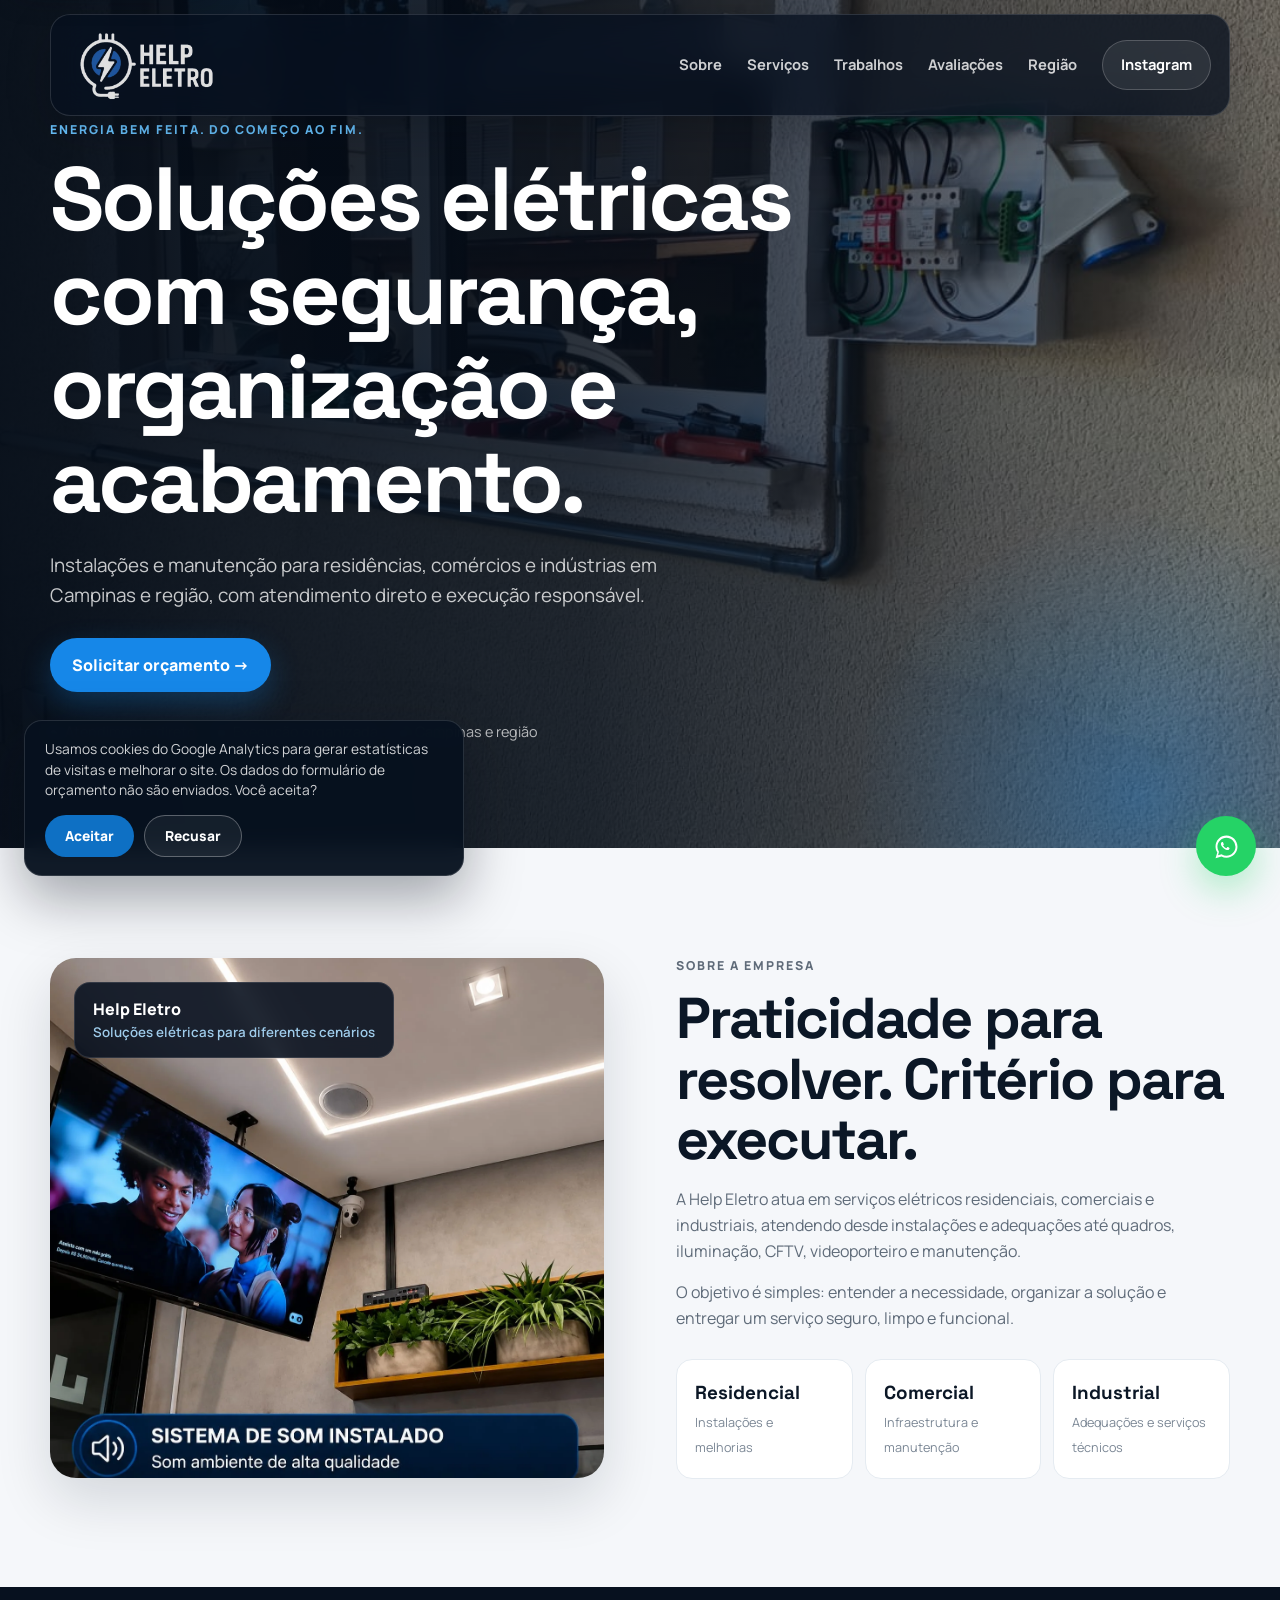
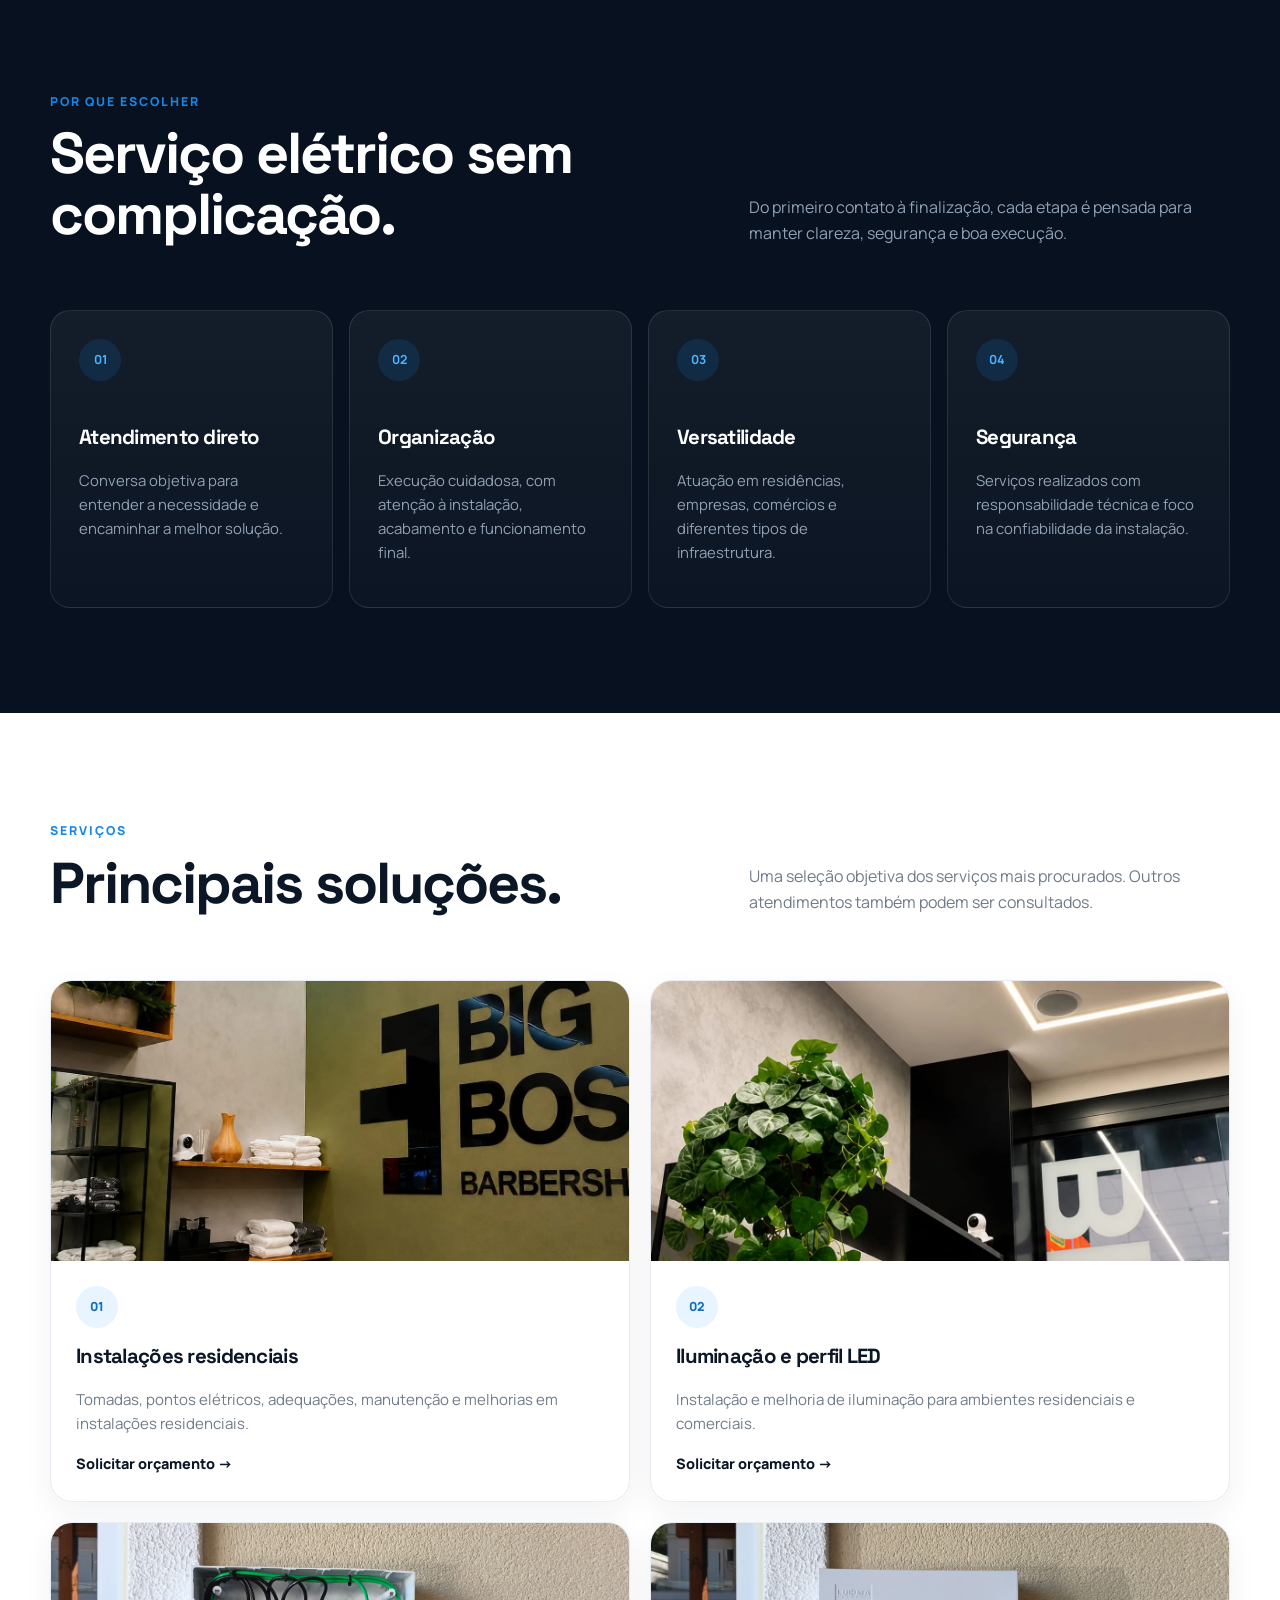
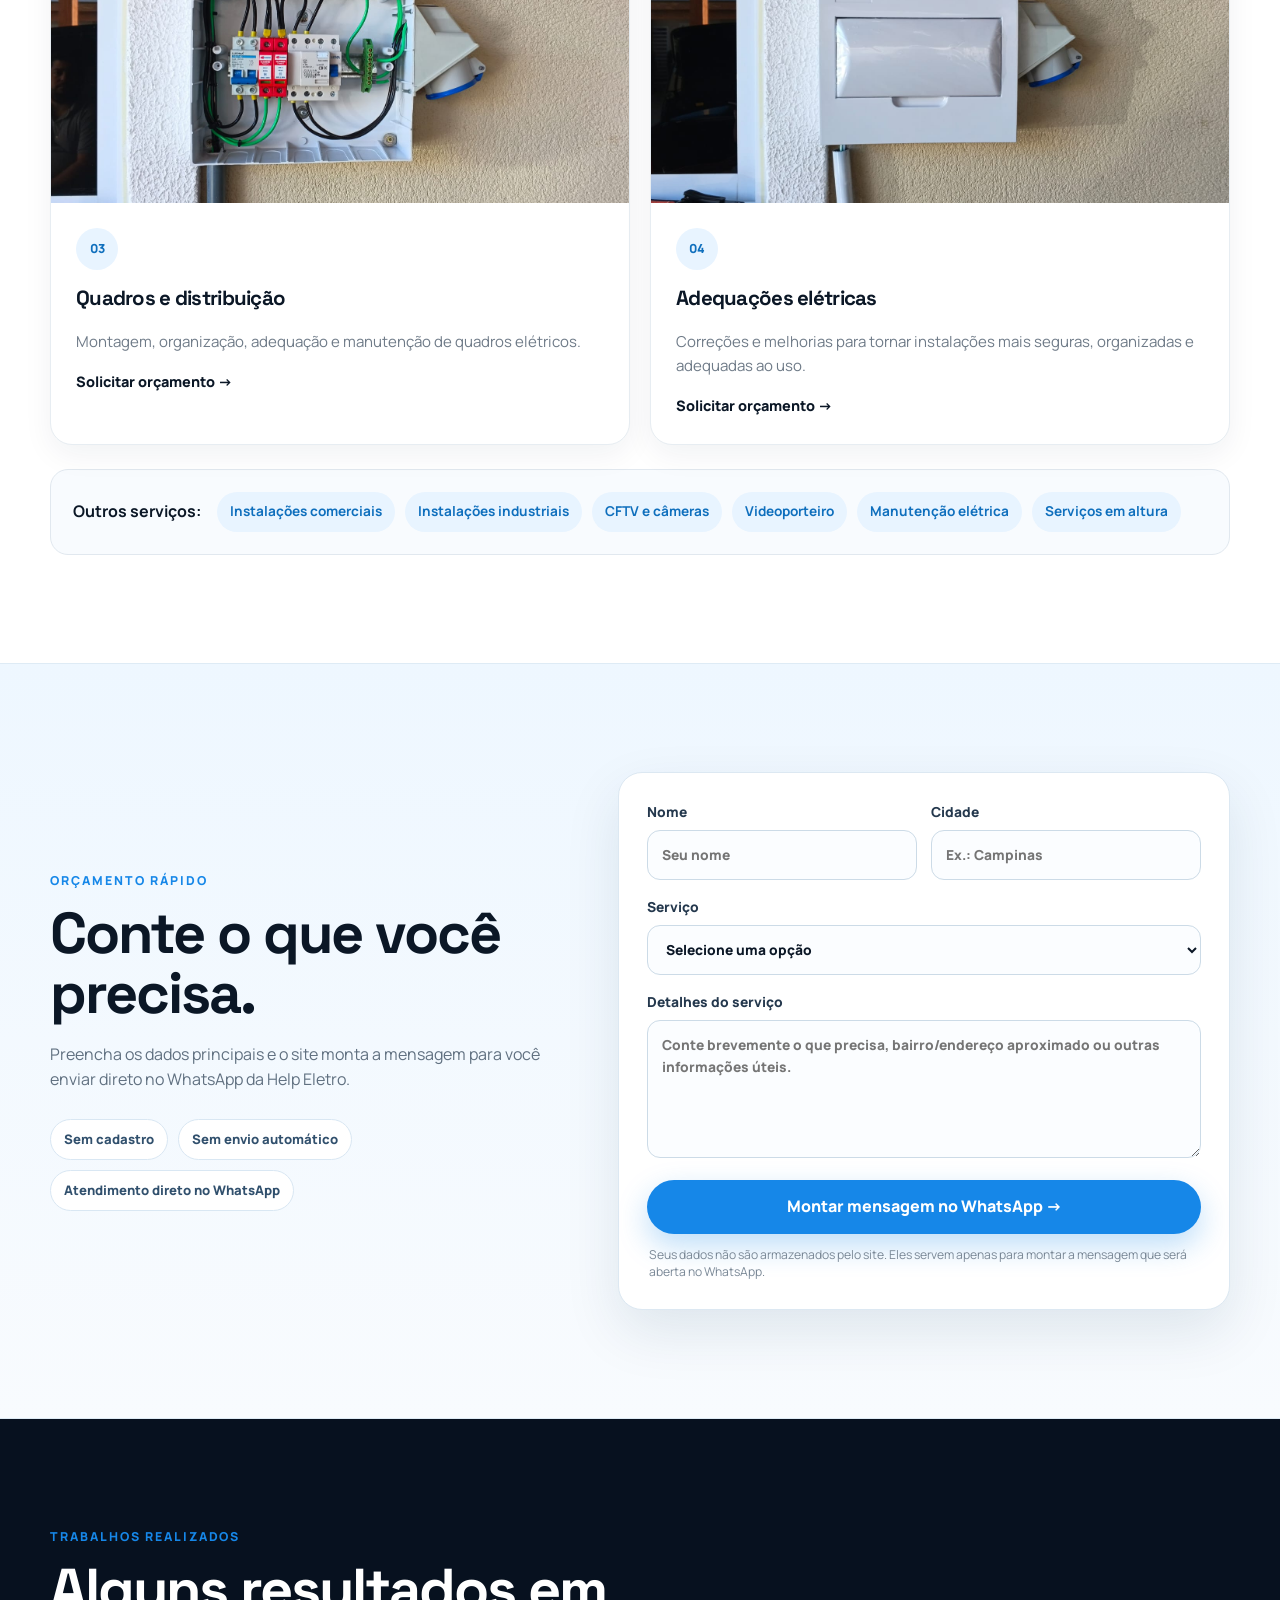
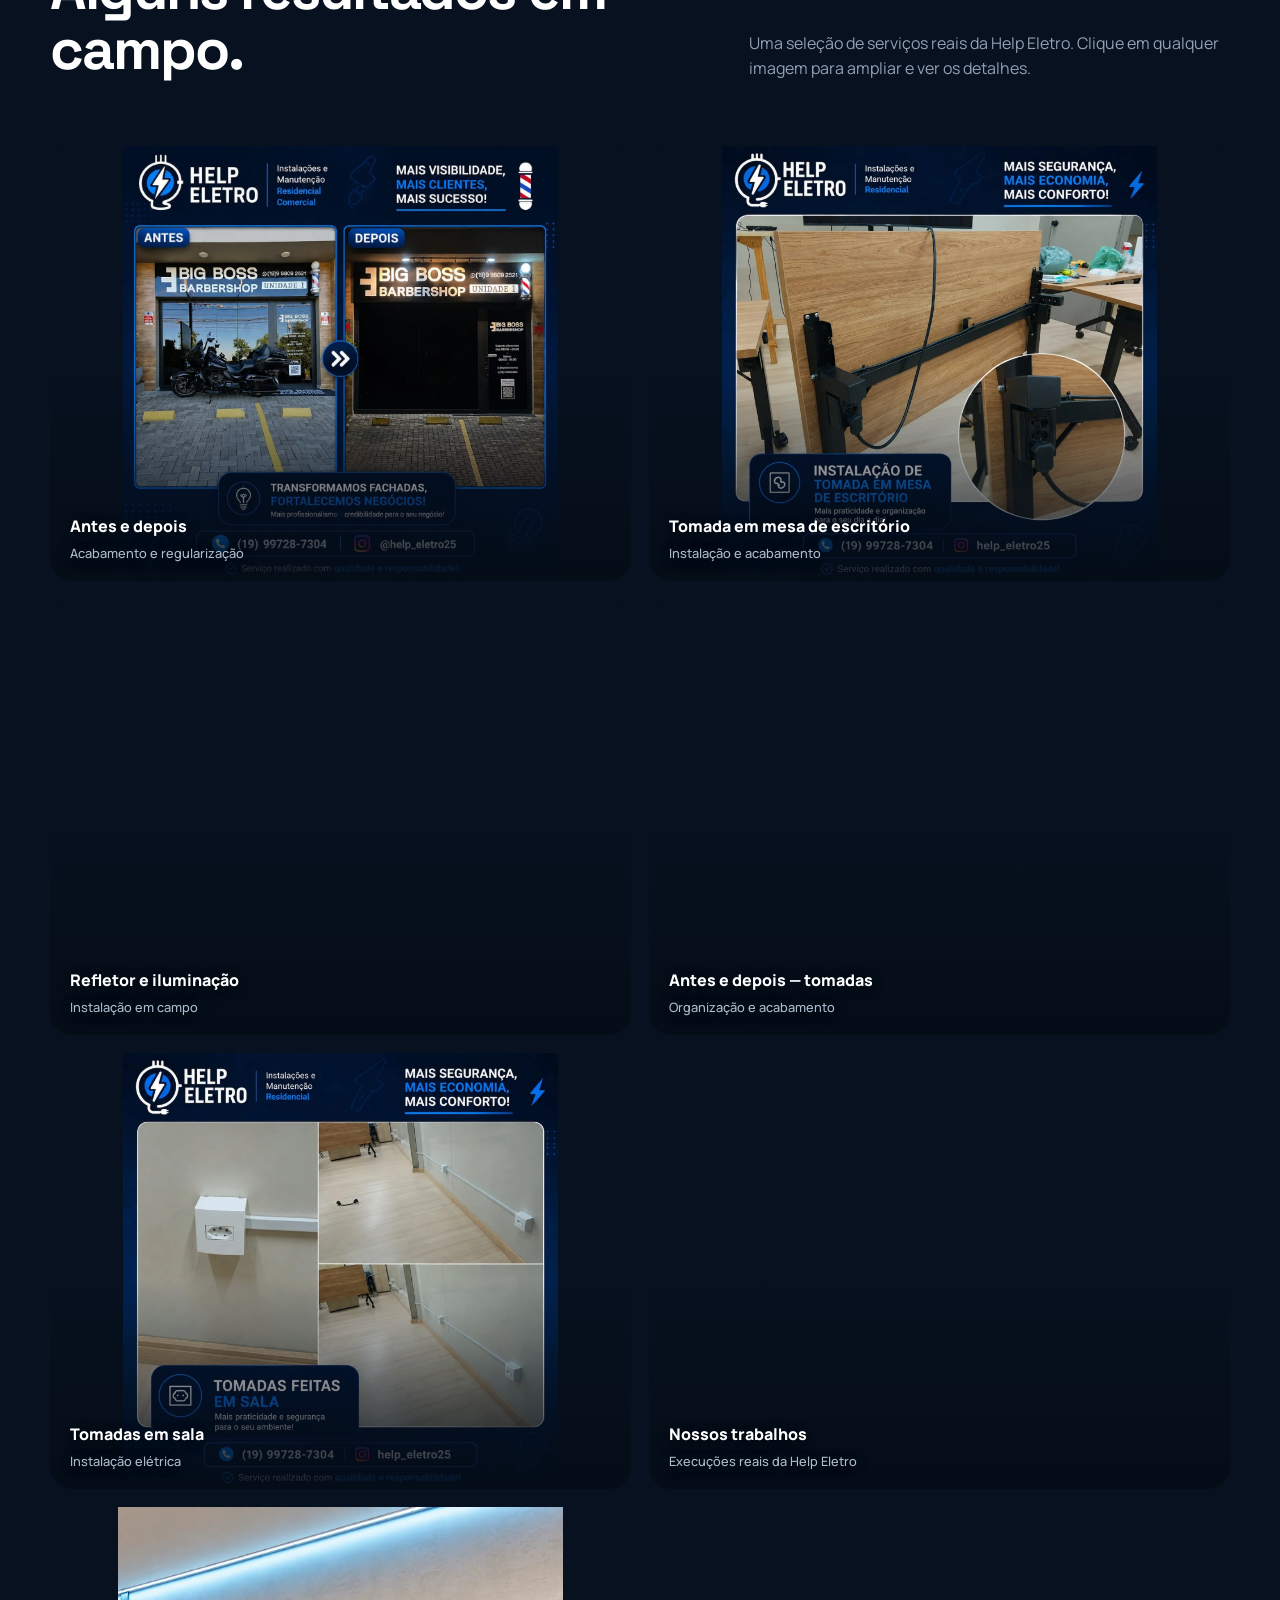
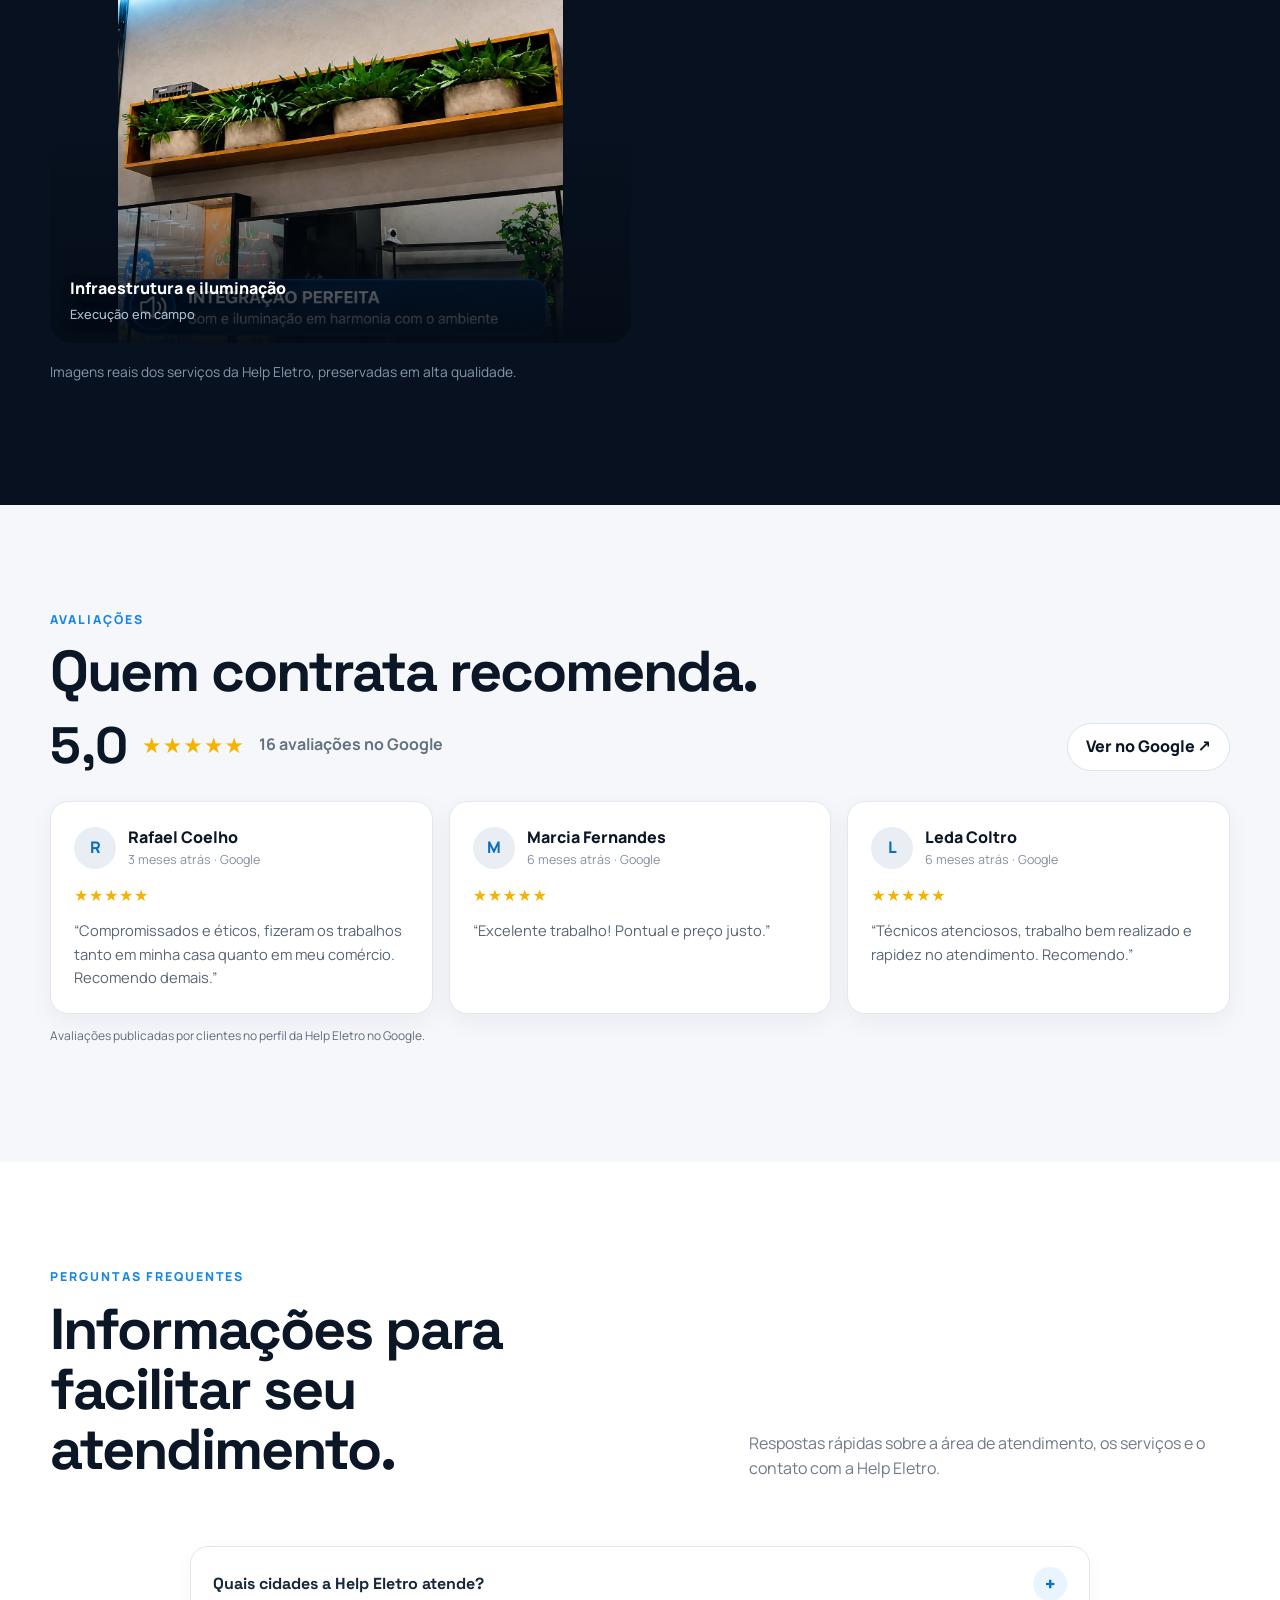
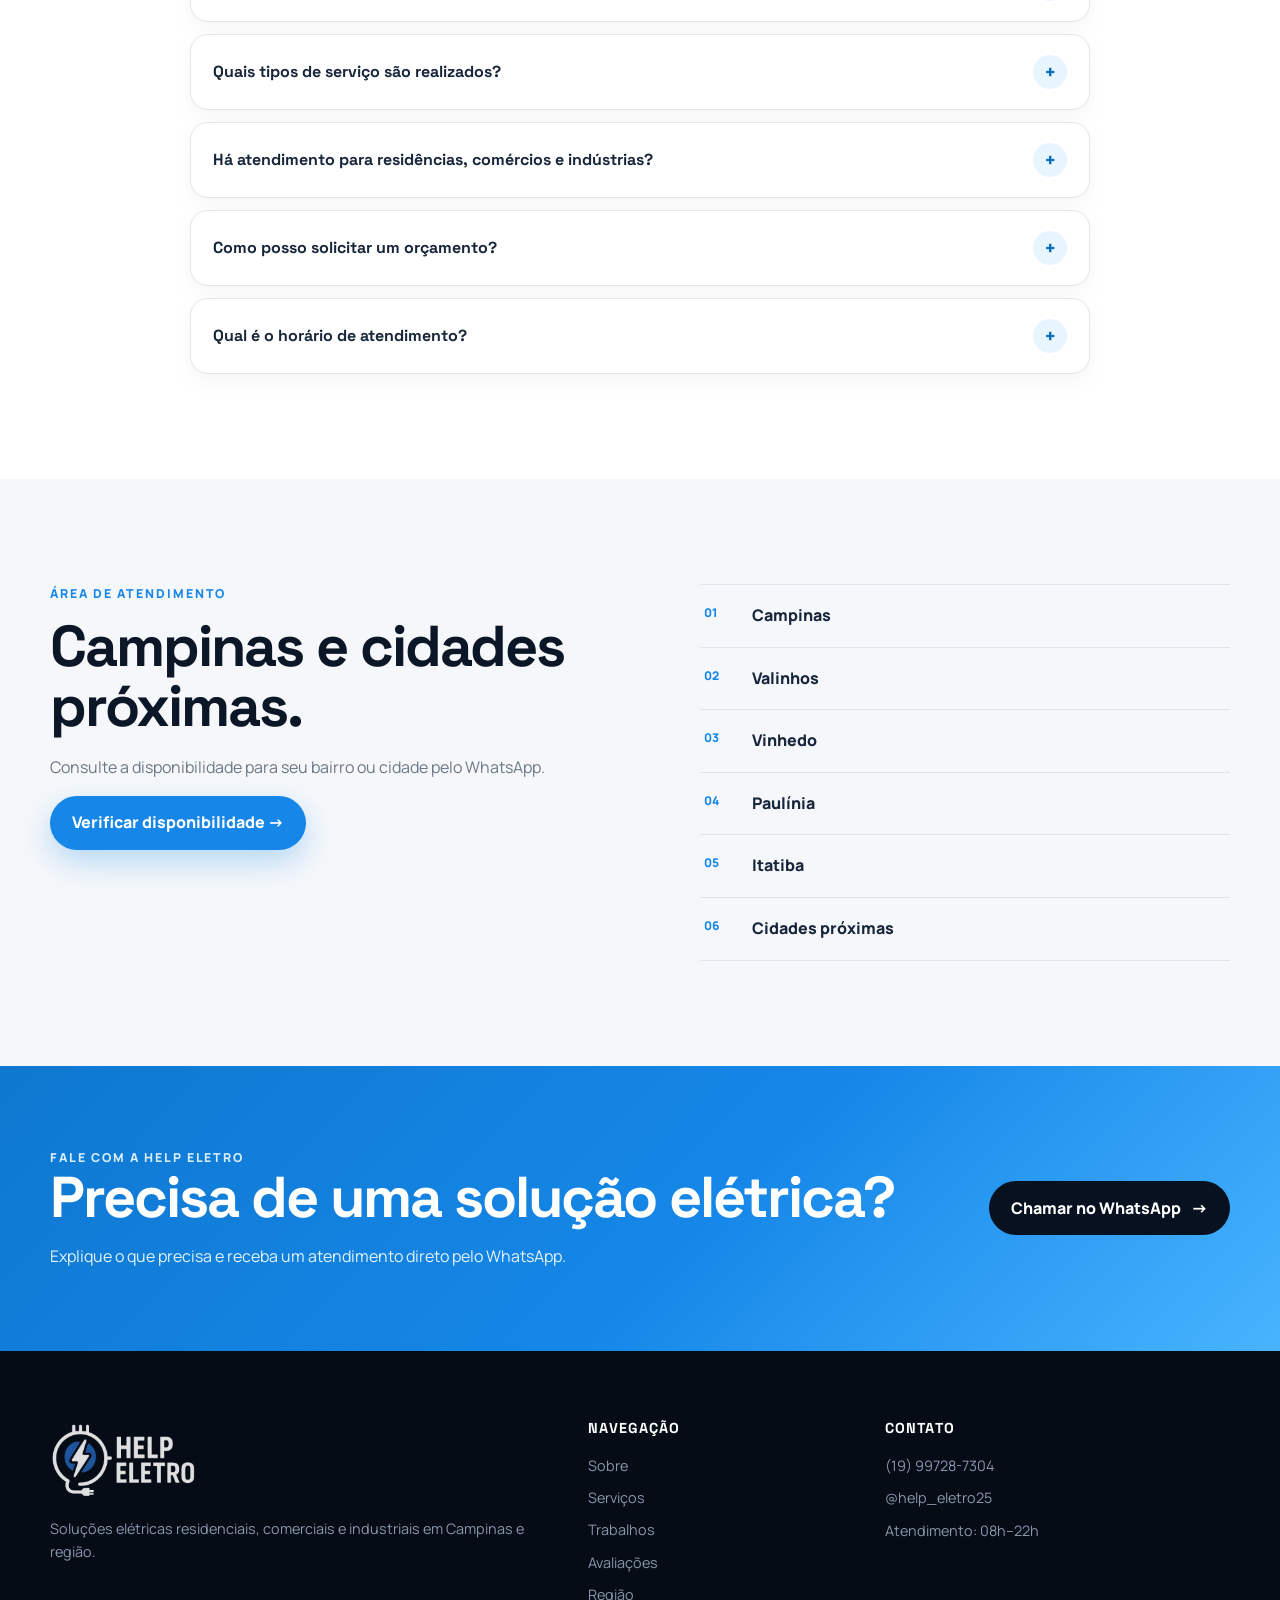
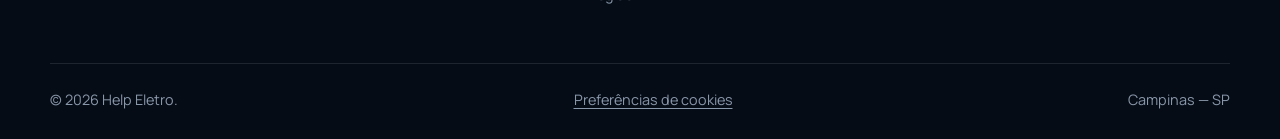
==== commit fe7c9d75: "Instala Google Analytics 4 com aviso de cookies - Adiciona aviso de cookies (Aceitar/Recusar) e link" ====
--- a/index.html
+++ b/index.html
@@ -177,8 +177,9 @@
 <section class="region" id="regiao"><div class="wrap region-grid"><div class="reveal"><p class="kicker">Área de atendimento</p><h2>Campinas e cidades próximas.</h2><p>Consulte a disponibilidade para seu bairro ou cidade pelo WhatsApp.</p><a class="btn btn-blue" href="https://wa.me/5519997287304?text=Ol%C3%A1%21%20Vi%20no%20site%20da%20Help%20Eletro%20e%20gostaria%20de%20verificar%20a%20disponibilidade%20para%20atendimento.%0A%0ACidade%3A%20%0ABairro%2FEndere%C3%A7o%3A%20%0AServi%C3%A7o%20desejado%3A%20" target="_blank" rel="noopener">Verificar disponibilidade →</a></div><div class="cities reveal"><p><span>01</span>Campinas</p><p><span>02</span>Valinhos</p><p><span>03</span>Vinhedo</p><p><span>04</span>Paulínia</p><p><span>05</span>Itatiba</p><p><span>06</span>Cidades próximas</p></div></div></section>
 <section class="cta"><div class="wrap cta-inner"><div><p class="kicker">Fale com a Help Eletro</p><h2>Precisa de uma solução elétrica?</h2><p>Explique o que precisa e receba um atendimento direto pelo WhatsApp.</p></div><a class="btn cta-whatsapp" href="https://wa.me/5519997287304" target="_blank" rel="noopener"><span>Chamar no WhatsApp</span><span class="cta-arrow" aria-hidden="true">→</span></a></div></section>
 </main>
-<footer><div class="wrap"><div class="footer-grid"><div><img src="assets/logo-help-eletro.webp" alt="Help Eletro" loading="lazy" decoding="async" width="470" height="236"><p>Soluções elétricas residenciais, comerciais e industriais em Campinas e região.</p></div><div><h3>Navegação</h3><a href="#sobre">Sobre</a><a href="#servicos">Serviços</a><a href="#trabalhos">Trabalhos</a><a href="#avaliacoes">Avaliações</a><a href="#regiao">Região</a></div><div><h3>Contato</h3><a href="tel:+5519997287304">(19) 99728-7304</a><a href="https://www.instagram.com/help_eletro25" target="_blank" rel="noopener">@help_eletro25</a><span>Atendimento: 08h–22h</span></div></div><div class="footer-bottom"><span>© 2026 Help Eletro.</span><span>Campinas — SP</span></div></div></footer>
+<footer><div class="wrap"><div class="footer-grid"><div><img src="assets/logo-help-eletro.webp" alt="Help Eletro" loading="lazy" decoding="async" width="470" height="236"><p>Soluções elétricas residenciais, comerciais e industriais em Campinas e região.</p></div><div><h3>Navegação</h3><a href="#sobre">Sobre</a><a href="#servicos">Serviços</a><a href="#trabalhos">Trabalhos</a><a href="#avaliacoes">Avaliações</a><a href="#regiao">Região</a></div><div><h3>Contato</h3><a href="tel:+5519997287304">(19) 99728-7304</a><a href="https://www.instagram.com/help_eletro25" target="_blank" rel="noopener">@help_eletro25</a><span>Atendimento: 08h–22h</span></div></div><div class="footer-bottom"><span>© 2026 Help Eletro.</span><button class="cookie-prefs" id="cookiePrefs" type="button">Preferências de cookies</button><span>Campinas — SP</span></div></div></footer>
 <a class="wa" href="https://wa.me/5519997287304" target="_blank" rel="noopener" aria-label="WhatsApp"><svg width="27" height="27" viewBox="0 0 32 32" fill="currentColor" aria-hidden="true"><path d="M19.11 17.49c-.25-.13-1.49-.74-1.72-.82-.23-.08-.4-.13-.57.13-.17.25-.65.82-.8.99-.15.17-.29.19-.54.06-.25-.13-1.06-.39-2.02-1.25-.75-.67-1.25-1.49-1.4-1.74-.15-.25-.02-.38.11-.51.11-.11.25-.29.38-.44.13-.15.17-.25.25-.42.08-.17.04-.32-.02-.44-.06-.13-.57-1.38-.78-1.89-.21-.5-.42-.43-.57-.44h-.49c-.17 0-.44.06-.67.32-.23.25-.88.86-.88 2.1s.9 2.44 1.03 2.61c.13.17 1.77 2.7 4.28 3.79.6.26 1.06.41 1.43.53.6.19 1.14.16 1.57.1.48-.07 1.49-.61 1.7-1.2.21-.59.21-1.09.15-1.2-.06-.11-.23-.17-.48-.29z"/><path d="M16.02 3C8.84 3 3 8.82 3 15.98c0 2.53.73 4.99 2.11 7.1L3 30l7.11-2.08a13.02 13.02 0 0 0 5.91 1.4H16c7.18 0 13-5.83 13-12.99S23.2 3 16.02 3zm0 23.94h-.01a10.62 10.62 0 0 1-5.41-1.48l-.39-.23-4.22 1.24 1.13-4.11-.25-.42a10.58 10.58 0 0 1-1.63-5.66c0-5.88 4.8-10.66 10.71-10.66 2.86 0 5.55 1.11 7.57 3.13a10.57 10.57 0 0 1 3.14 7.54c0 5.88-4.8 10.65-10.64 10.65z"/></svg></a><a class="top" href="#inicio" id="topBtn" aria-label="Voltar ao topo">↑</a>
 <div class="lightbox" id="lightbox" role="dialog" aria-modal="true" aria-labelledby="lightboxCaption" aria-hidden="true"><div class="lightbox-card"><button class="close" id="closeLightbox" type="button" aria-label="Fechar imagem ampliada">×</button><img id="lightboxImg" alt=""><div class="caption" id="lightboxCaption"></div></div></div>
+<div class="cookie-banner" id="cookieBanner" role="region" aria-label="Aviso de cookies" hidden><p>Usamos cookies do Google Analytics para gerar estatísticas de visitas e melhorar o site. Os dados do formulário de orçamento não são enviados. Você aceita?</p><div class="cookie-actions"><button class="cookie-btn cookie-accept" id="cookieAccept" type="button">Aceitar</button><button class="cookie-btn cookie-reject" id="cookieReject" type="button">Recusar</button></div></div>
 <script src="script.js"></script>
 </body></html>
--- a/styles.css
+++ b/styles.css
@@ -65,3 +65,17 @@
 
 @media(max-width:700px){.faq{padding:70px 0}.faq-item summary{padding:18px;gap:14px}.faq-item p{padding:0 18px 19px}.error-header{padding:16px 0}.error-main{padding:64px 0}.error-actions{align-items:stretch;flex-direction:column}.error-actions .btn{width:100%}}
 @media(prefers-reduced-motion:reduce){.skip-link,.faq-item,.faq-icon{transition:none}}
+
+/* Aviso de cookies (Google Analytics) */
+.cookie-banner{position:fixed;left:24px;bottom:24px;z-index:40;width:min(440px,calc(100% - 128px));padding:18px 20px;border:1px solid rgba(255,255,255,.13);border-radius:18px;background:rgba(7,17,31,.96);color:#fff;box-shadow:0 22px 55px rgba(2,10,20,.35);backdrop-filter:blur(10px)}
+.cookie-banner[hidden]{display:none}
+.cookie-banner p{margin:0 0 14px;color:rgba(255,255,255,.82);font-size:.86rem;line-height:1.5}
+.cookie-actions{display:flex;gap:10px;flex-wrap:wrap}
+.cookie-btn{min-height:42px;padding:0 20px;border-radius:999px;font:inherit;font-size:.86rem;font-weight:800;cursor:pointer;transition:.25s}
+.cookie-accept{border:0;background:#0e70c4;color:#fff}
+.cookie-accept:hover{background:#0a62b0}
+.cookie-reject{border:1px solid rgba(255,255,255,.3);background:rgba(255,255,255,.06);color:#fff}
+.cookie-reject:hover{border-color:var(--blue2)}
+.cookie-prefs{padding:0;border:0;background:none;color:#8997aa;font:inherit;font-size:.9rem;text-align:left;cursor:pointer;text-decoration:underline;text-underline-offset:3px}
+.cookie-prefs:hover{color:#fff}
+@media(max-width:640px){.cookie-banner{left:12px;right:12px;bottom:84px;width:auto;padding:16px}}
